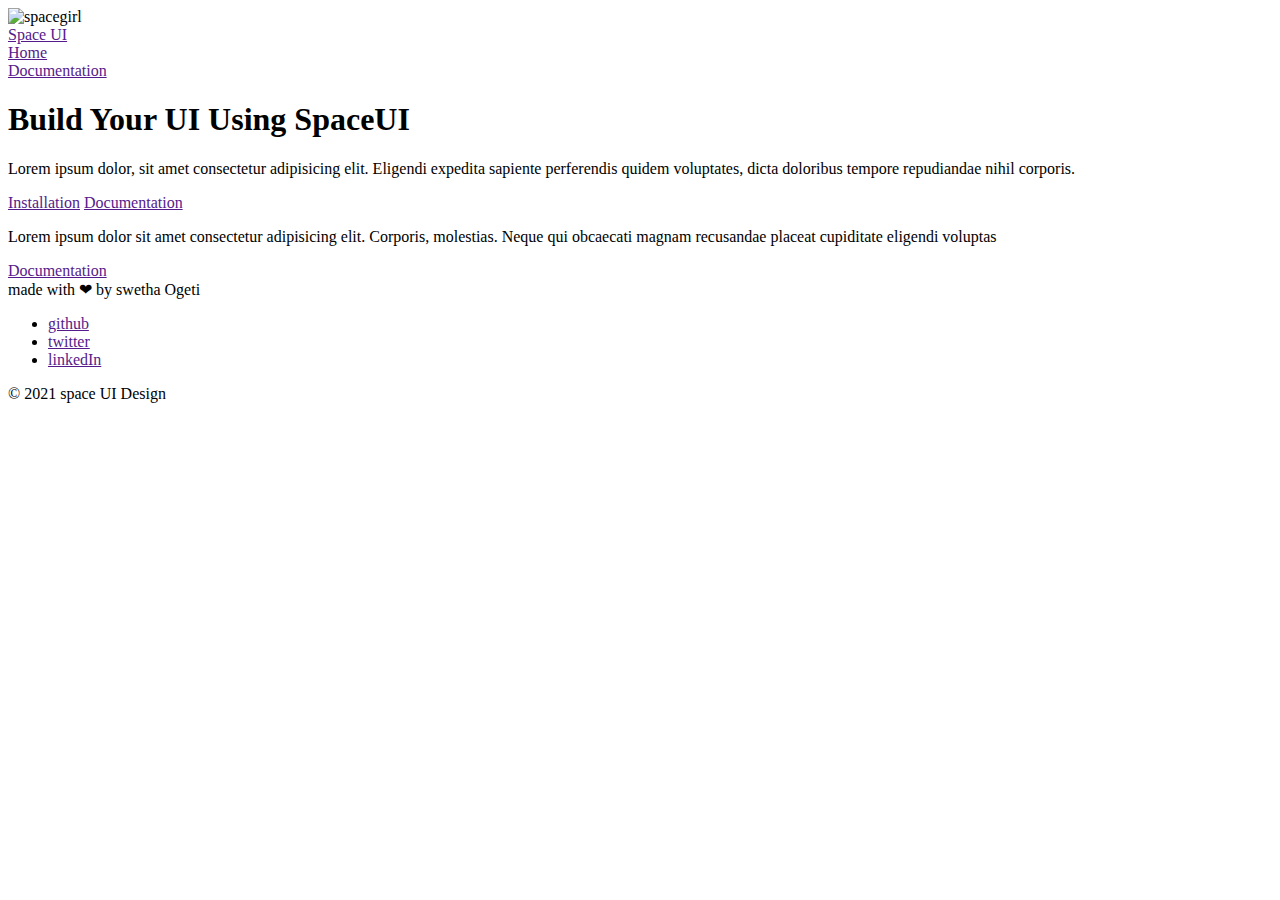
==== index.html @ e67724f5 "initial commit" ====
<!DOCTYPE html>
<html lang="en">

<head>
    <meta charset="UTF-8">
    <meta http-equiv="X-UA-Compatible" content="IE=edge">
    <meta name="viewport" content="width=device-width, initial-scale=1.0">
    <title>spaceUI</title>
    <link rel="stylesheet" href="https://cdnjs.cloudflare.com/ajax/libs/font-awesome/5.15.2/css/all.min.css"
        integrity="sha512-HK5fgLBL+xu6dm/Ii3z4xhlSUyZgTT9tuc/hSrtw6uzJOvgRr2a9jyxxT1ely+B+xFAmJKVSTbpM/CuL7qxO8w=="
        crossorigin="anonymous" />
        <link rel="stylesheet" href="app.css">
       
</head>
<body>
  <!-- navbar starts -->
  <img src="./css components/components/images/spacegirl.png" alt="spacegirl">
<nav class="navbar">
    <div class="hero-section-img">
       
</div>
<div class="nav-link"> <a href="">Space UI</a></div>
<div class="nav-link"> <a href="">Home</a></div>
<div class="nav-link"> <a href="">Documentation</a></div>
</nav>    
<!-- navbar ends -->

<!-- hero-section starts -->
<div class="hero-section">
    <div class="hero-section-content">
        <h1>Build Your UI Using SpaceUI</h1>
        <p>Lorem ipsum dolor, sit amet consectetur adipisicing elit. Eligendi expedita sapiente perferendis quidem voluptates, dicta doloribus tempore repudiandae nihil corporis.</p>
        <div class="install-doc-btn">
            <a href="">Installation</a>
            <a href="">Documentation</a>
        </div>
    </div>
   
<!-- hero section ends -->
   <div class="install-part">
       <div class="install">
           <p>Lorem ipsum dolor sit amet consectetur adipisicing elit. Corporis, molestias. Neque qui obcaecati magnam recusandae placeat cupiditate eligendi voluptas</p>
           <div class="install-doc-btn">
            <a href="">Documentation</a>
        </div>
       </div>
       <div class="install-link">

       </div>
   </div>
<footer class="main-footer">
    <div >
        made with ❤ by swetha Ogeti
    </div>
    <ul>
        <li><a href="">github</a></li>
        <li><a href="">twitter</a></li> 
        <li><a href="">linkedIn</a></li>
    </ul>
    <div class="trademark">
     &copy;   2021 space UI Design
    </div>
</footer>
</body>
</html>
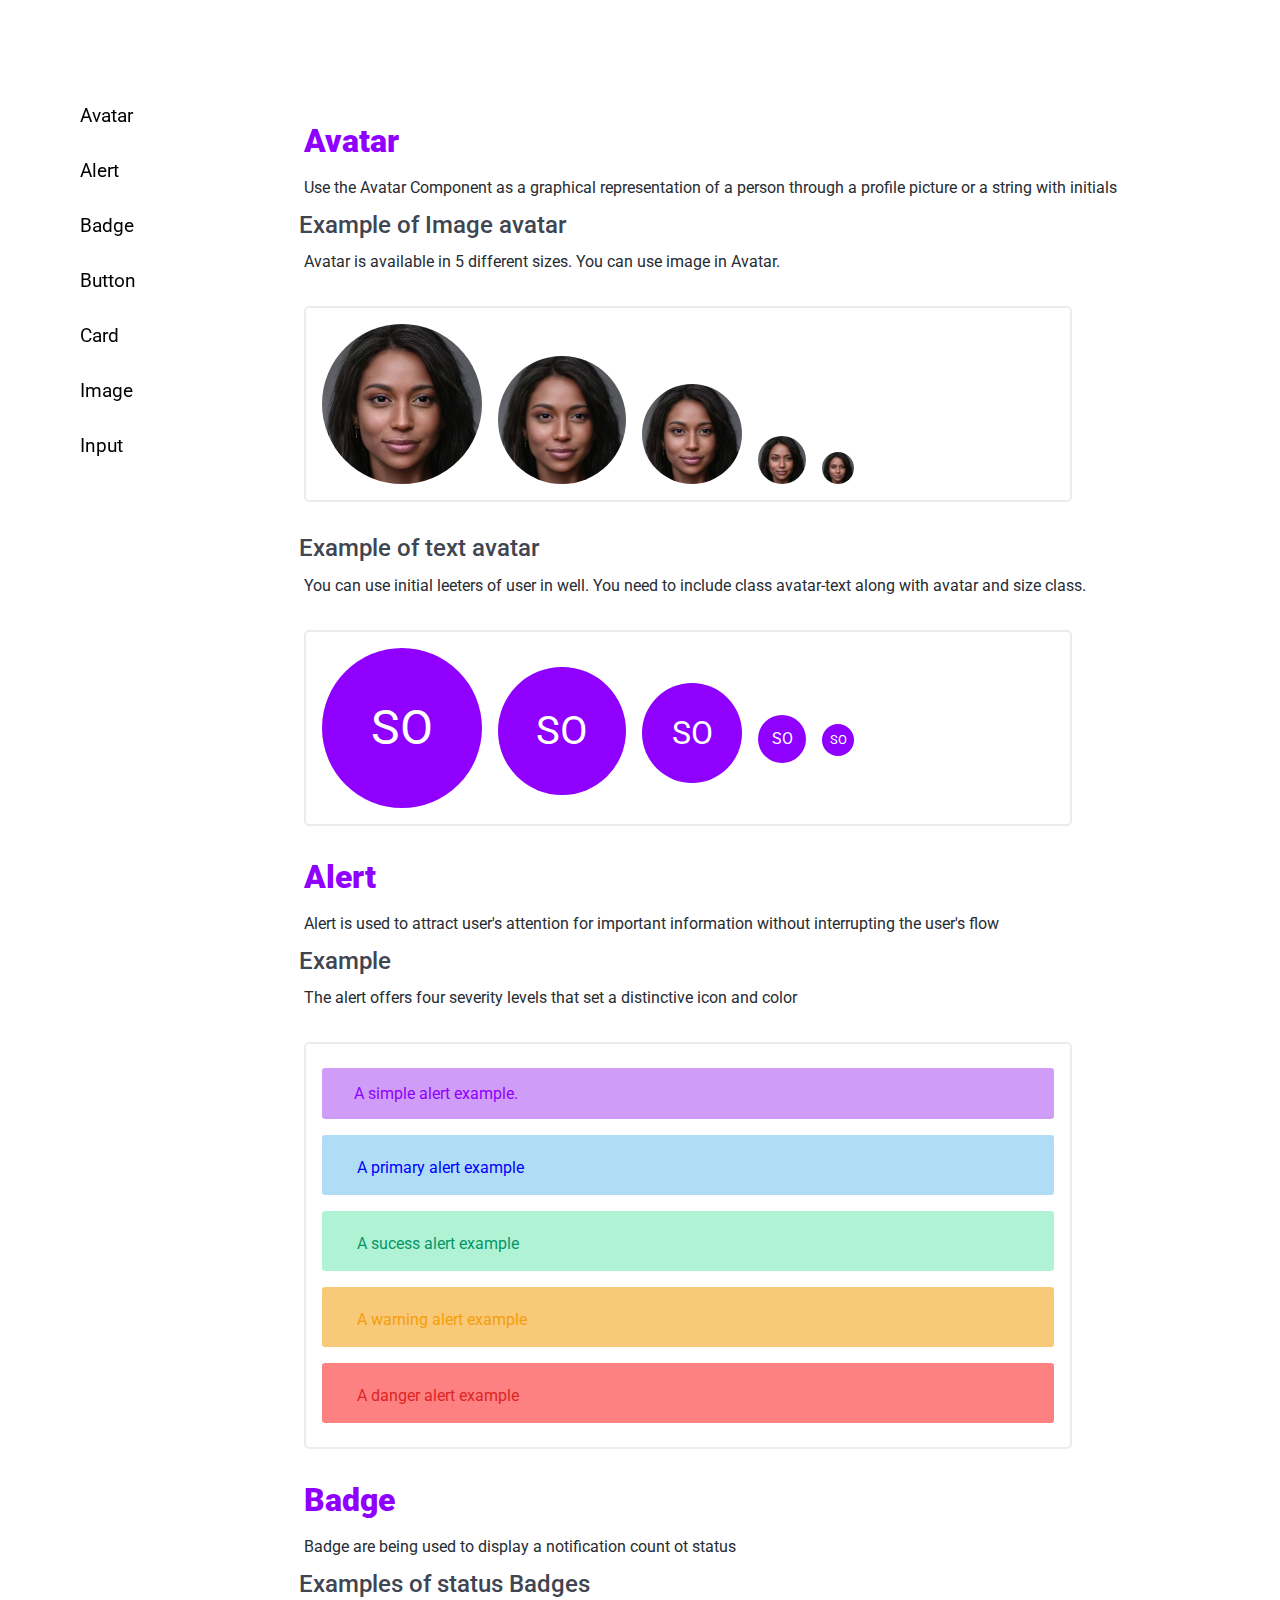
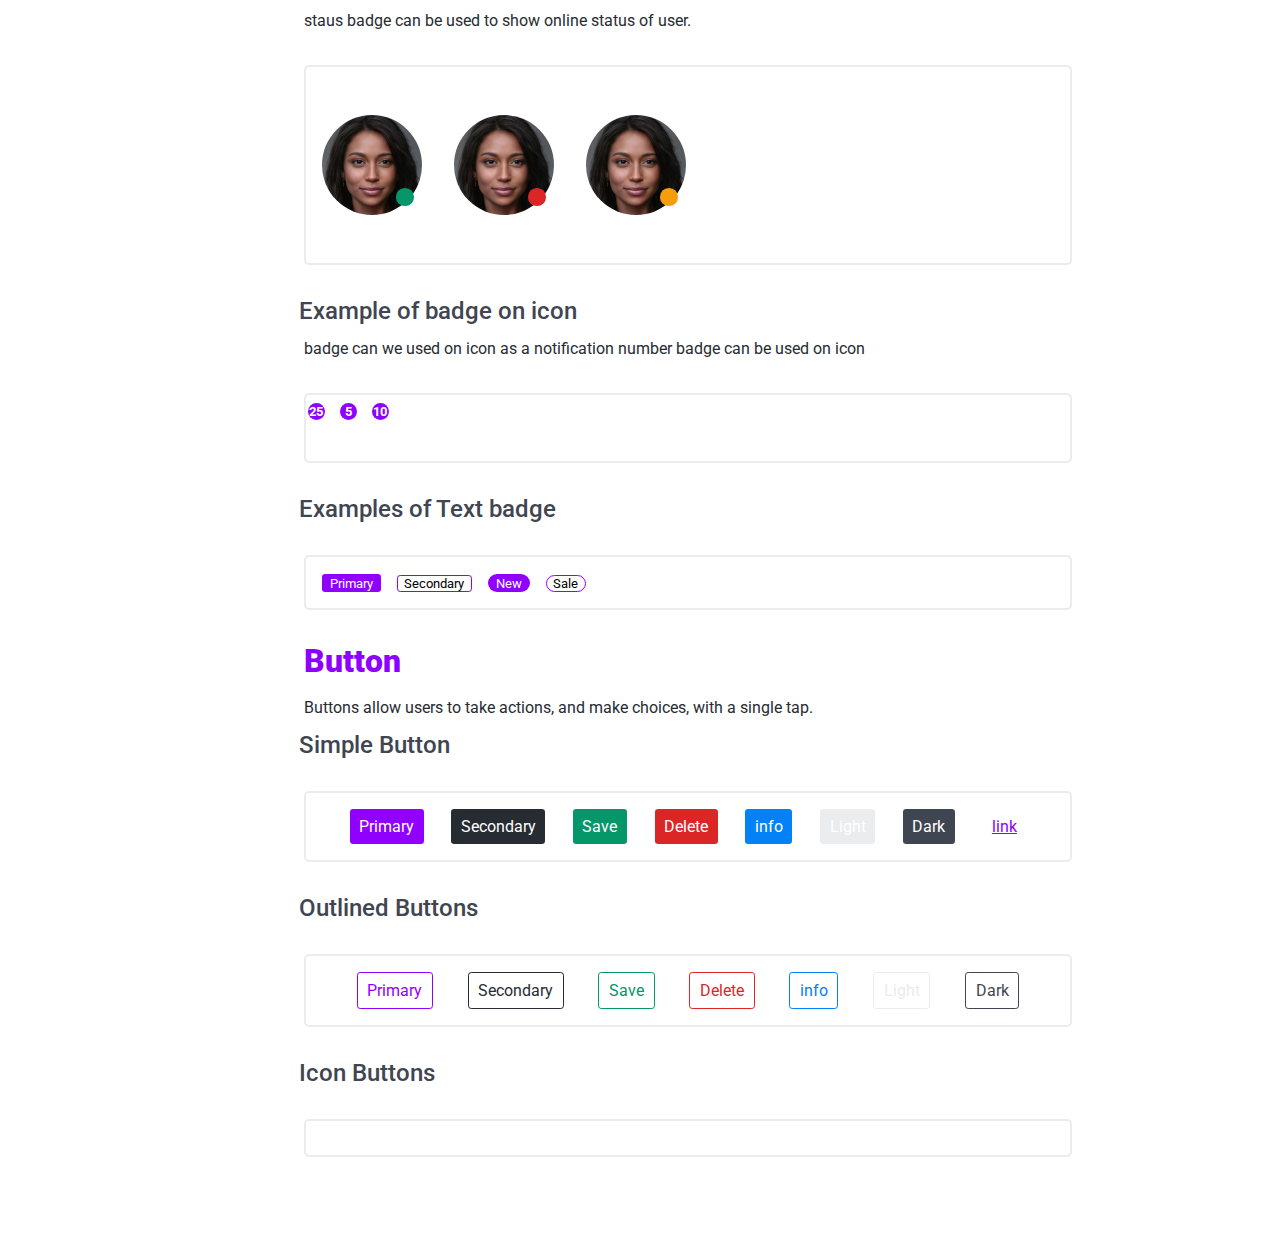
==== commit ffb5f5c1: "refactor index.html" ====
--- a/index.html
+++ b/index.html
@@ -5,61 +5,263 @@
     <meta charset="UTF-8">
     <meta http-equiv="X-UA-Compatible" content="IE=edge">
     <meta name="viewport" content="width=device-width, initial-scale=1.0">
-    <title>spaceUI</title>
     <link rel="stylesheet" href="https://cdnjs.cloudflare.com/ajax/libs/font-awesome/5.15.2/css/all.min.css"
         integrity="sha512-HK5fgLBL+xu6dm/Ii3z4xhlSUyZgTT9tuc/hSrtw6uzJOvgRr2a9jyxxT1ely+B+xFAmJKVSTbpM/CuL7qxO8w=="
         crossorigin="anonymous" />
-        <link rel="stylesheet" href="app.css">
-       
+
+    <link rel="stylesheet" href="./doc-css/docpage.css">
+    <title>Space ui</title>
+
 </head>
+
 <body>
-  <!-- navbar starts -->
-  <img src="./css components/components/images/spacegirl.png" alt="spacegirl">
-<nav class="navbar">
-    <div class="hero-section-img">
-       
+    <div class="pagelayout-grid">
+        <nav class="navbar">
+
+        </nav>
+
+        <div class="sidebar">
+            <ul class="sidebar-items">
+                <li class="sidebar-item"> <a href="">Avatar</a></li>
+                <li class="sidebar-item"> <a href="">Alert</a></li>
+                <li class="sidebar-item"> <a href="">Badge</a></li>
+                <li class="sidebar-item"> <a href="">Button</a></li>
+                <li class="sidebar-item"> <a href="">Card</a></li>
+                <li class="sidebar-item"> <a href="">Image</a></li>
+                <li class="sidebar-item"> <a href="">Input</a></li>
+
+            </ul>
+        </div>
+        <div class="main">
+            <section class="avatar-component">
+
+                <h1>
+                    Avatar
+                </h1>
+                <p>Use the Avatar Component as a graphical representation of a person through a profile picture or a string with initials</p>
+
+                <h2>
+                    Example of Image avatar
+                </h2>
+
+                <p>Avatar is available in 5 different sizes. You can use image in Avatar.</p>
+
+                <div class="component-display-container">
+                    <div class="avatar avatar-xl margin-right-1">
+                        <img src="./images/girls.jpg" class="image-responsive image-round " alt="">
+                    </div>
+
+                    <div class="avatar avatar-l margin-right-1">
+                        <img src="./images/girls.jpg" class="image-responsive image-round " alt="">
+                    </div>
+
+                    <div class="avatar avatar-m margin-right-1">
+                        <img src="./images/girls.jpg" class="image-responsive image-round " alt="">
+                    </div>
+                    <div class="avatar avatar-s margin-right-1">
+                        <img src="./images/girls.jpg" class="image-responsive image-round " alt="">
+                    </div>
+                    <div class="avatar avatar-xs margin-right-1">
+                        <img src="./images/girls.jpg" class="image-responsive image-round " alt="">
+                    </div>
+                </div>
+
+               
+
+
+                <h2>Example of text avatar</h2>
+                <p>You can use initial leeters of user in well. You need to include class avatar-text along with avatar
+                    and size class.</p>
+
+                <div class="component-display-container">
+
+                    <div class="avatar avatar-xl  avatar-text margin-right-1" role="img" alt="avatar">
+                        SO
+                    </div>
+
+                    <div class="avatar avatar-l  avatar-text margin-right-1" role="img" alt="avatar">
+                        SO
+                    </div>
+
+                    <div class="avatar avatar-m  avatar-text margin-right-1" role="img" alt="avatar">
+                        SO
+                    </div>
+
+                    <div class="avatar avatar-s  avatar-text margin-right-1" role="img" alt="avatar">
+                        SO
+                    </div>
+                    <div class="avatar avatar-xs  avatar-text margin-right-1" role="img" alt="avatar">
+                        SO
+                    </div>
+                </div>
+
+
+            </section>
+
+
+
+
+
+            <section class="alert-component">
+                <h1>Alert</h1>
+                <p>Alert is used to attract user's attention for important information without interrupting the user's
+                    flow</p>
+
+                <h2>Example</h2>
+                <p>The alert offers four severity levels that set a distinctive icon and color</p>
+
+                <div class="component-display-container flex-box">
+                    <div class="alert alert-secondary">
+                        A simple alert example.
+                    </div>
+
+                    <div class="alert alert-primary"><span class="alert-icon"> <i class="fas fa-info-circle"></i></span>
+                        A primary alert example
+                    </div>
+
+                    <div class="alert alert-success"><span class="alert-icon"> <i
+                                class="fas fa-check-circle"></i></span>
+                        A sucess alert example
+                    </div>
+
+
+                    <div class="alert alert-warning"><span class="alert-icon"> <i
+                                class="fas fa-exclamation-triangle"></i></span>
+                        A warning alert example
+                    </div>
+
+
+                    <div class="alert alert-danger"><span class="alert-icon"> <i class="fa fa-times-circle"></i></span>
+
+                        A danger alert example
+
+                    </div>
+                </div>
+            </section>
+
+
+
+
+
+
+
+
+
+
+            <section class="badge-component">
+                <h1>Badge</h1>
+                <p>Badge are being used to display a notification count ot status</p>
+                <h2>Examples of status Badges</h2>
+                <p>staus badge can be used to show online status of user.</p>
+
+                <div class="component-display-container">
+                    <div class="badge-container">
+                        <div class="avatar avatar-m">
+                            <img class="image-responsive image-round" src="./images/girls.jpg" alt="avatar">
+                        </div>
+                        <span class="status-badge online"></span>
+                    </div>
+
+                    <div class="badge-container margin-2">
+                        <div class="avatar avatar-m">
+                            <img class="image-responsive image-round" src="./images/girls.jpg" alt="avatar">
+                        </div>
+                        <span class="status-badge offline"></span>
+                    </div>
+
+                    <div class="badge-container">
+                        <div class="avatar avatar-m">
+                            <img class="image-responsive image-round" src="./images/girls.jpg" alt="avatar">
+                        </div>
+                        <span class="status-badge dont-disturb"></span>
+                    </div>
+                </div>
+
+
+
+                <h2>Example of badge on icon</h2>
+                <p>badge can we used on icon as a notification number badge can be used on icon</p>
+
+                <div class="component-display-container">
+                    <span class="badge-container"> <i class="icon fas fa-bell margin-right-2"></i>
+                        <span class="status-badge badge-number">25</span></span>
+
+
+                    <span class="badge-container"> <i class="icon fas fa-envelope margin-right-2"></i>
+                        <span class="status-badge badge-number">5</span></span>
+
+                    <span class="badge-container"> <i class="icon fas fa-shopping-cart margin-right-2"></i>
+                        <span class="status-badge badge-number">10</span></span>
+
+                </div>
+                <h2> Examples of Text badge</h2>
+                <div class="component-display-container">
+                    <div class="text-badge">
+                        <span class="badge primary-badge margin-right-1">Primary</span>
+                    </div>
+
+                   <div class="text-badge margin-right-1">
+                        <span class="badge secondary-badge">Secondary</span>
+                    </div>
+
+                    <div class="text-badge margin-right-1">
+                        <span class="badge pill-badge primary-badge">New</span>
+                    </div>
+
+
+                    <div class="text-badge margin-right-1">
+                        <span class="badge pill-badge secondary-badge">Sale</span>
+                    </div>
+                </div>
+            </section>
+
+
+            <section class="button-component">
+<h1>Button</h1>
+<p>Buttons allow users to take actions, and make choices, with a single tap.</p>
+
+<h2>Simple Button</h2>
+<div class="component-display-container flex-box-default">
+    <button class="btn btn-primary">Primary</button>
+    <button class="btn btn-secondary">Secondary</button>
+    <button class="btn btn-save">Save</button>
+    <button class="btn btn-delete">Delete</button>
+    <button class="btn btn-info">info</button>
+    <button class="btn btn-light">Light</button>
+    <button class="btn btn-dark">Dark</button>
+    <button class="btn btn-link">link</button>
 </div>
-<div class="nav-link"> <a href="">Space UI</a></div>
-<div class="nav-link"> <a href="">Home</a></div>
-<div class="nav-link"> <a href="">Documentation</a></div>
-</nav>    
-<!-- navbar ends -->
-
-<!-- hero-section starts -->
-<div class="hero-section">
-    <div class="hero-section-content">
-        <h1>Build Your UI Using SpaceUI</h1>
-        <p>Lorem ipsum dolor, sit amet consectetur adipisicing elit. Eligendi expedita sapiente perferendis quidem voluptates, dicta doloribus tempore repudiandae nihil corporis.</p>
-        <div class="install-doc-btn">
-            <a href="">Installation</a>
-            <a href="">Documentation</a>
+        
+<h2>Outlined Buttons</h2>
+<div class="component-display-container flex-box-default">
+    <button class="btn o-btn-primary">Primary</button>
+    <button class="btn o-btn-secondary">Secondary</button>
+    <button class="btn o-btn-save">Save</button>
+    <button class="btn o-btn-delete">Delete</button>
+    <button class="btn o-btn-info">info</button>
+    <button class="btn o-btn-light">Light</button>
+    <button class="btn o-btn-dark">Dark</button>
+</div>
+
+<h2>Icon Buttons</h2>
+<div class="component-display-container">
+   <button class="btn-ic shopping-cart"><a href="#"><i class="fa fa-shopping-cart "></i></a></button>
+
+
+   <button class="btn-ic shopping-cart"><a href="#"><i class="fa fa-trash "></i></a></button>
+
+   <button class="btn-ic shopping-cart"><a href="#"><i class="fa fa-window-close "></i></a></button>
+
+   <button class="btn-ic shopping-cart"><a href="#"><i class="fa fa-bell "></i></a></button>
+
+   <button class="btn-ic shopping-cart"><a href="#"><i class="fa fa-share-alt"></i></a></button>
+
+   <button class="btn-ic shopping-cart"><a href="#"><i class="fa fa-heart"></i></a></button>
+</div>
+</section>
         </div>
     </div>
-   
-<!-- hero section ends -->
-   <div class="install-part">
-       <div class="install">
-           <p>Lorem ipsum dolor sit amet consectetur adipisicing elit. Corporis, molestias. Neque qui obcaecati magnam recusandae placeat cupiditate eligendi voluptas</p>
-           <div class="install-doc-btn">
-            <a href="">Documentation</a>
-        </div>
-       </div>
-       <div class="install-link">
-
-       </div>
-   </div>
-<footer class="main-footer">
-    <div >
-        made with ❤ by swetha Ogeti
-    </div>
-    <ul>
-        <li><a href="">github</a></li>
-        <li><a href="">twitter</a></li> 
-        <li><a href="">linkedIn</a></li>
-    </ul>
-    <div class="trademark">
-     &copy;   2021 space UI Design
-    </div>
-</footer>
+
 </body>
+
 </html>--- a/doc-css/docpage.css
+++ b/doc-css/docpage.css
@@ -0,0 +1,60 @@
+@import url('../components/main.css');
+@import url('./doc-component-container.css');
+*{
+    font: 62.5%;
+    margin:0;
+    box-sizing: border-box;
+  
+
+}
+
+.pagelayout-grid{
+    display: grid;
+    
+    grid-template-columns:1fr 1fr 1fr 1fr 1fr;
+    grid-template-areas: 
+    'nav nav nav nav nav'
+    'sidebar main main main main'
+    'sidebar  main main main main'
+    'sidebar main main main main';
+   margin-bottom: 2rem;
+}
+
+.navbar{
+    grid-area:nav;
+    height: 10vh;
+    width:100%;
+  
+}
+
+.main{
+    padding:1rem 2rem;
+    grid-area: main;
+    width: 100%;
+    box-sizing: border-box;
+  max-width: 100vw;
+}
+/* sidebar */
+.sidebar{
+    margin-top: 5rem;
+    grid-area: sidebar;
+    position: fixed;
+    display: flex;
+   font-size: 1.2rem;
+
+}
+.sidebar-items{
+    padding-inline-start: 0;
+    
+}
+.sidebar-item{
+  margin-left: -1rem;
+    margin-top: 1rem;
+}
+.sidebar-item a{
+    display: block;
+    color: black;
+    padding:0.5rem 6rem;
+}
+
+
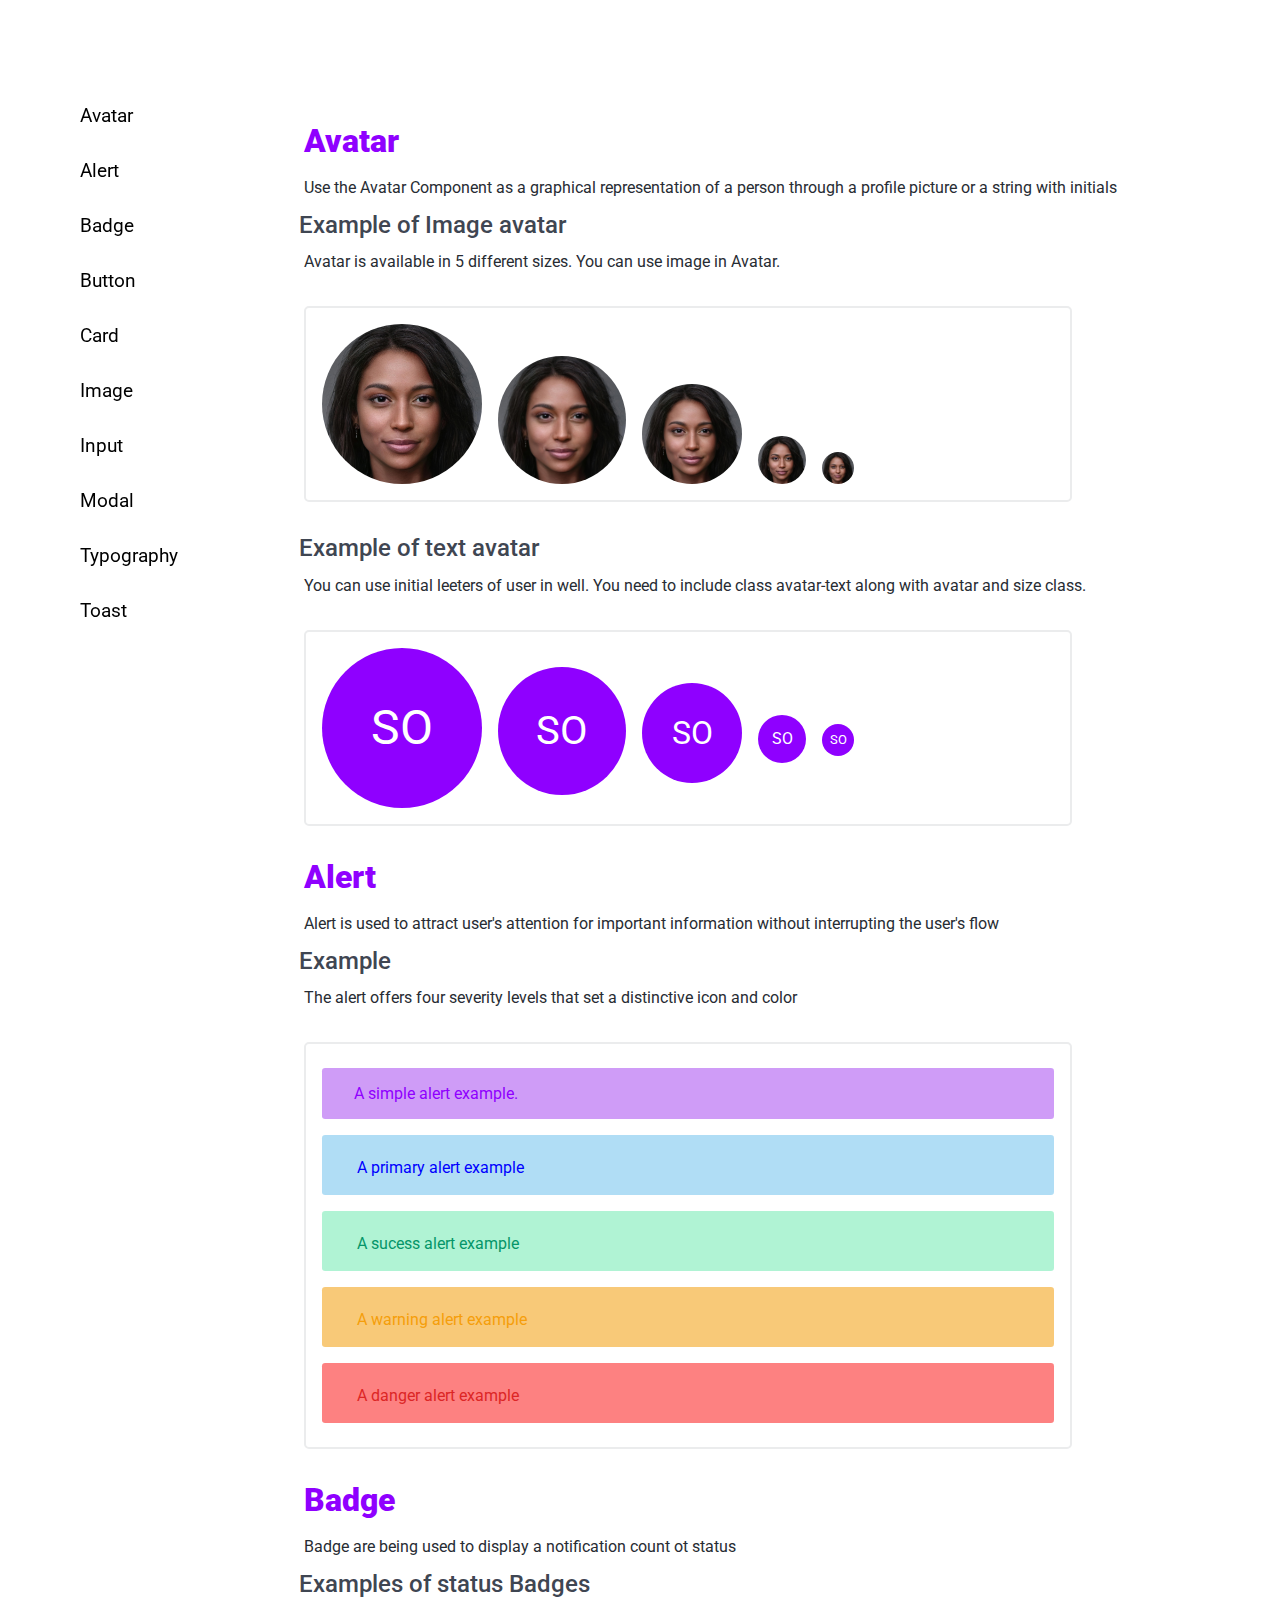
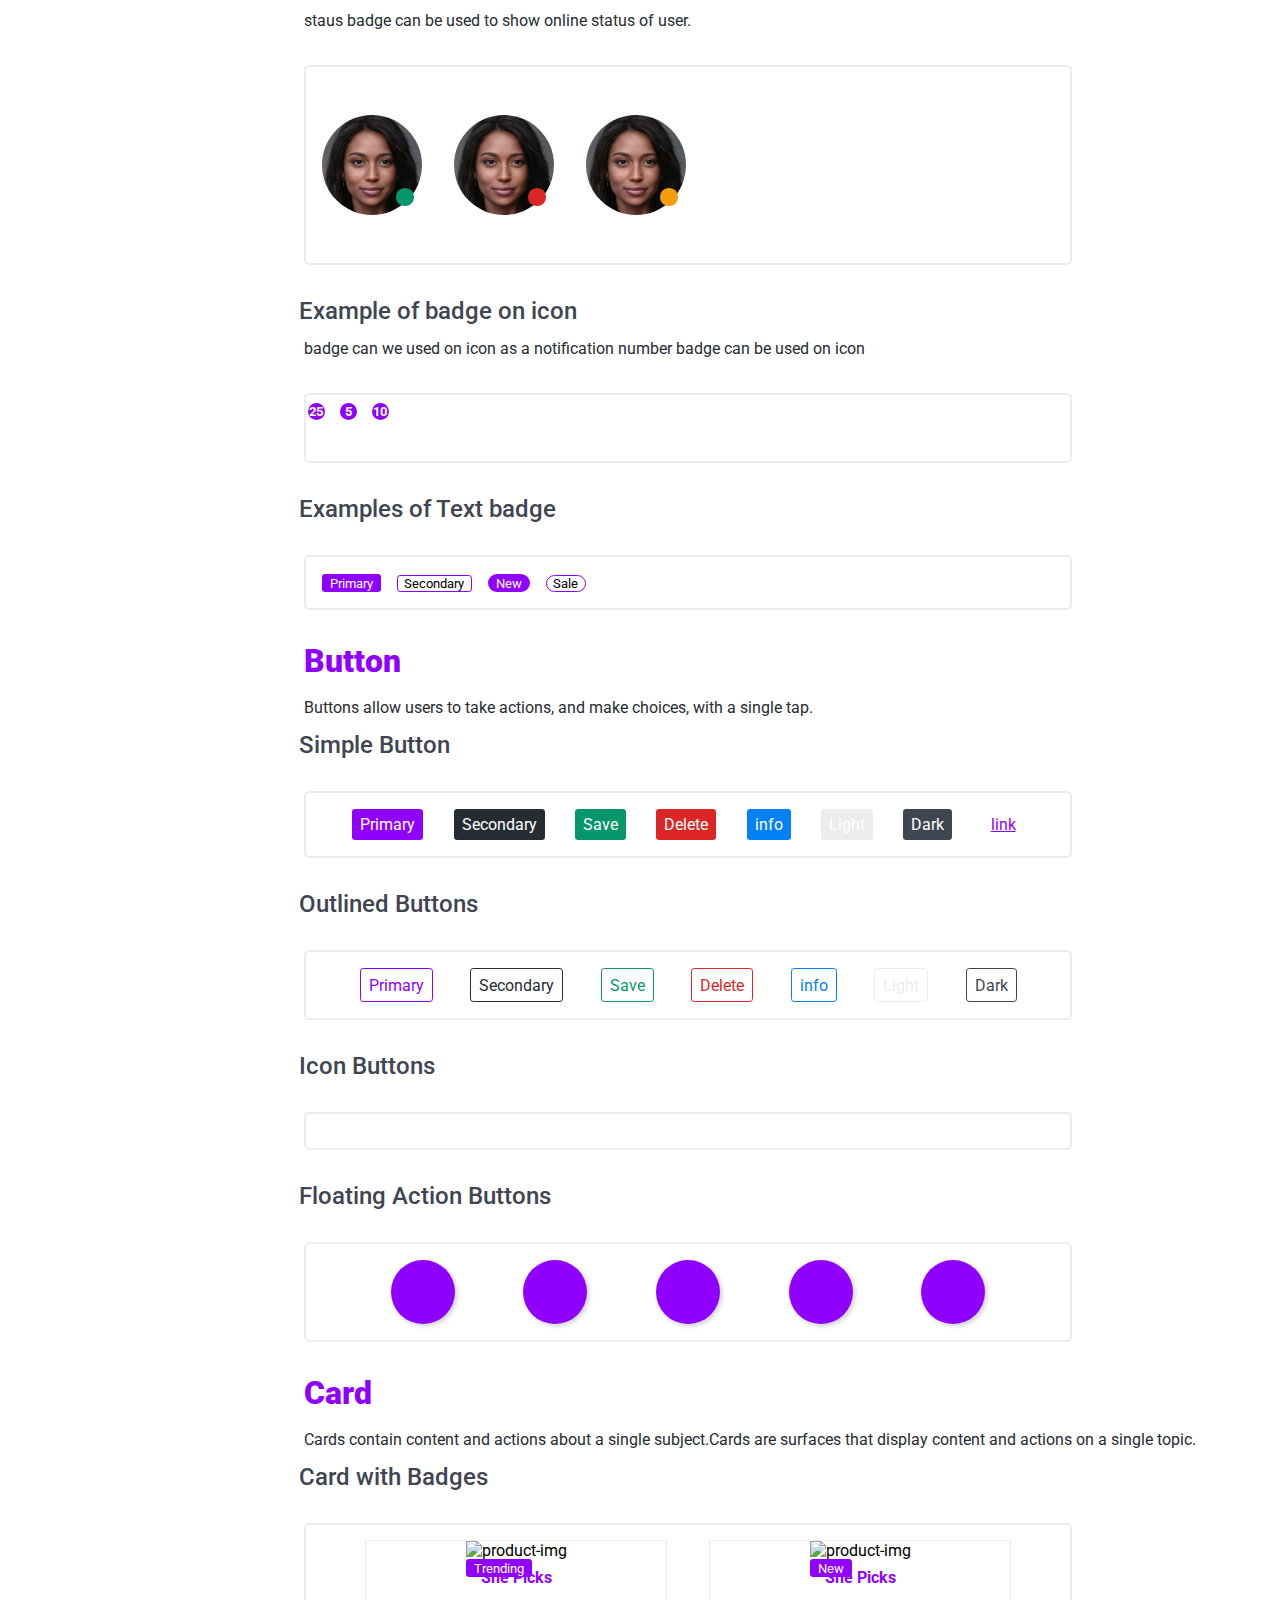
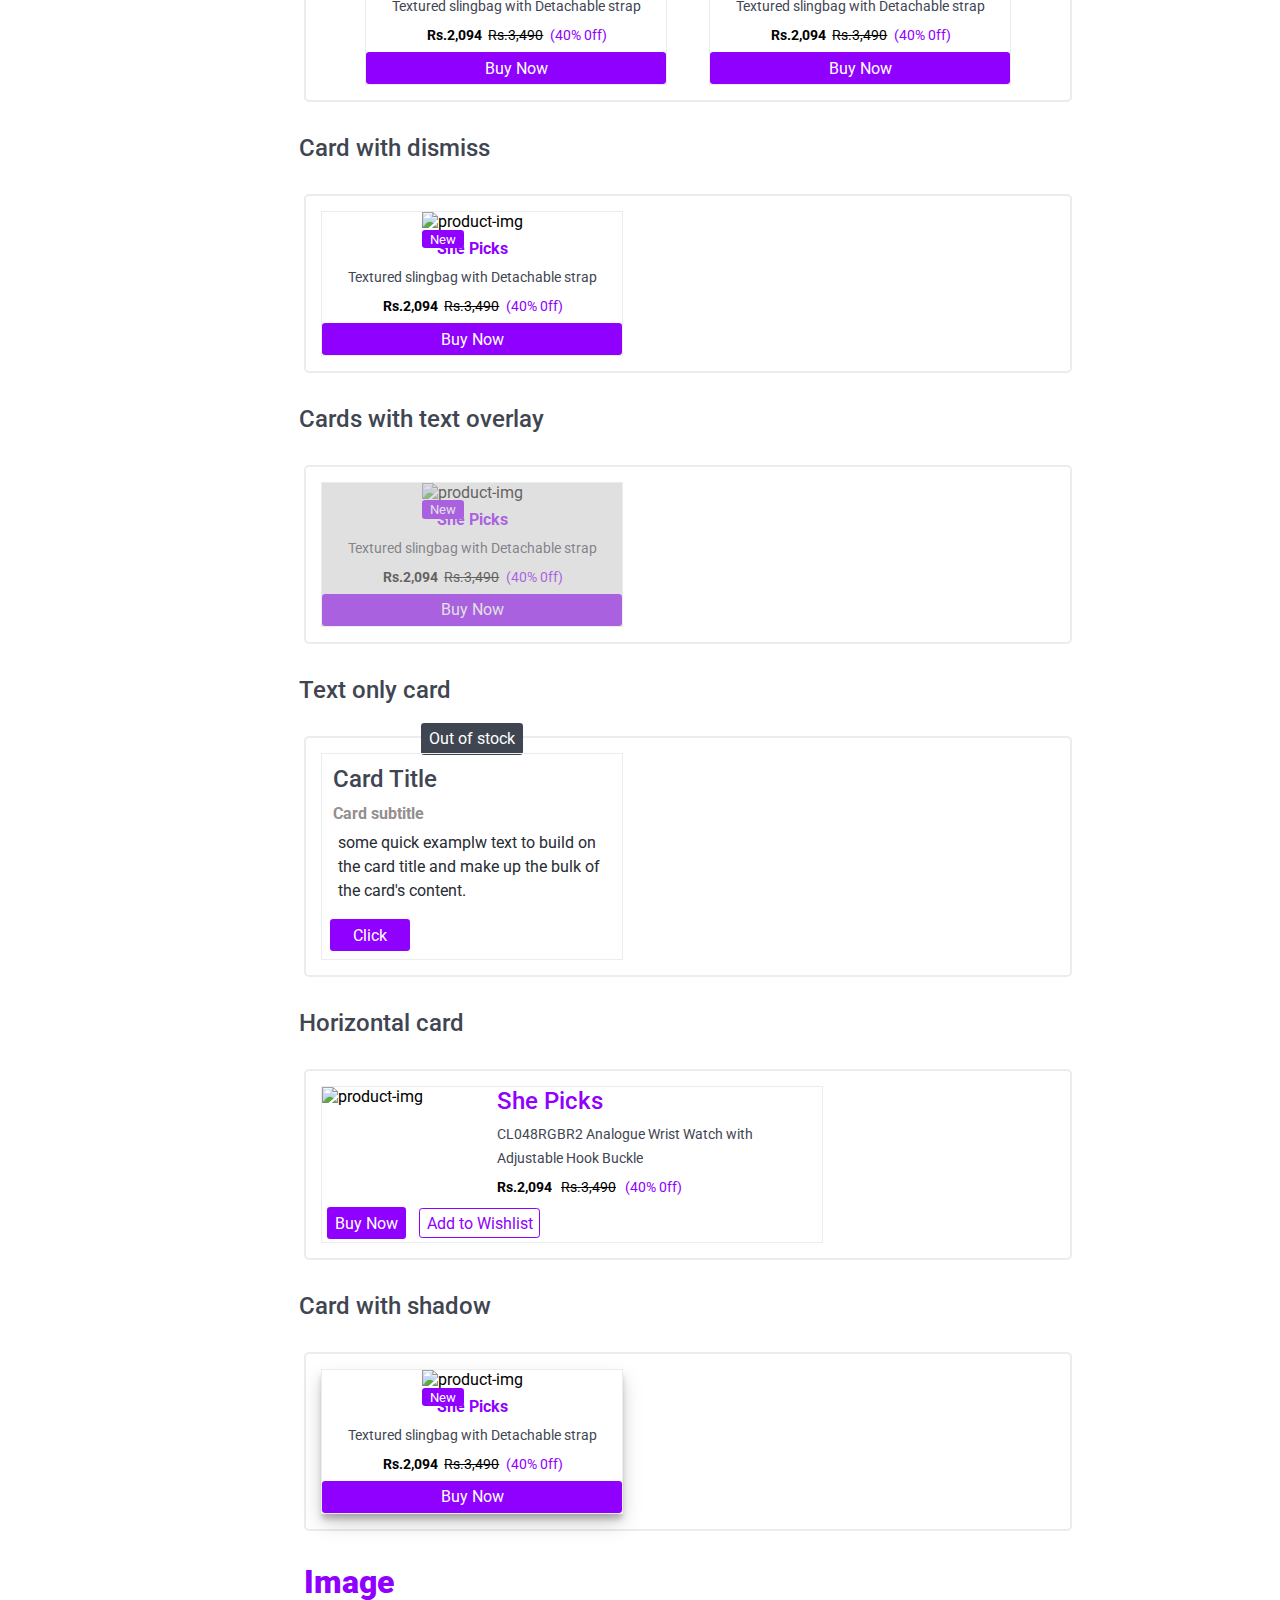
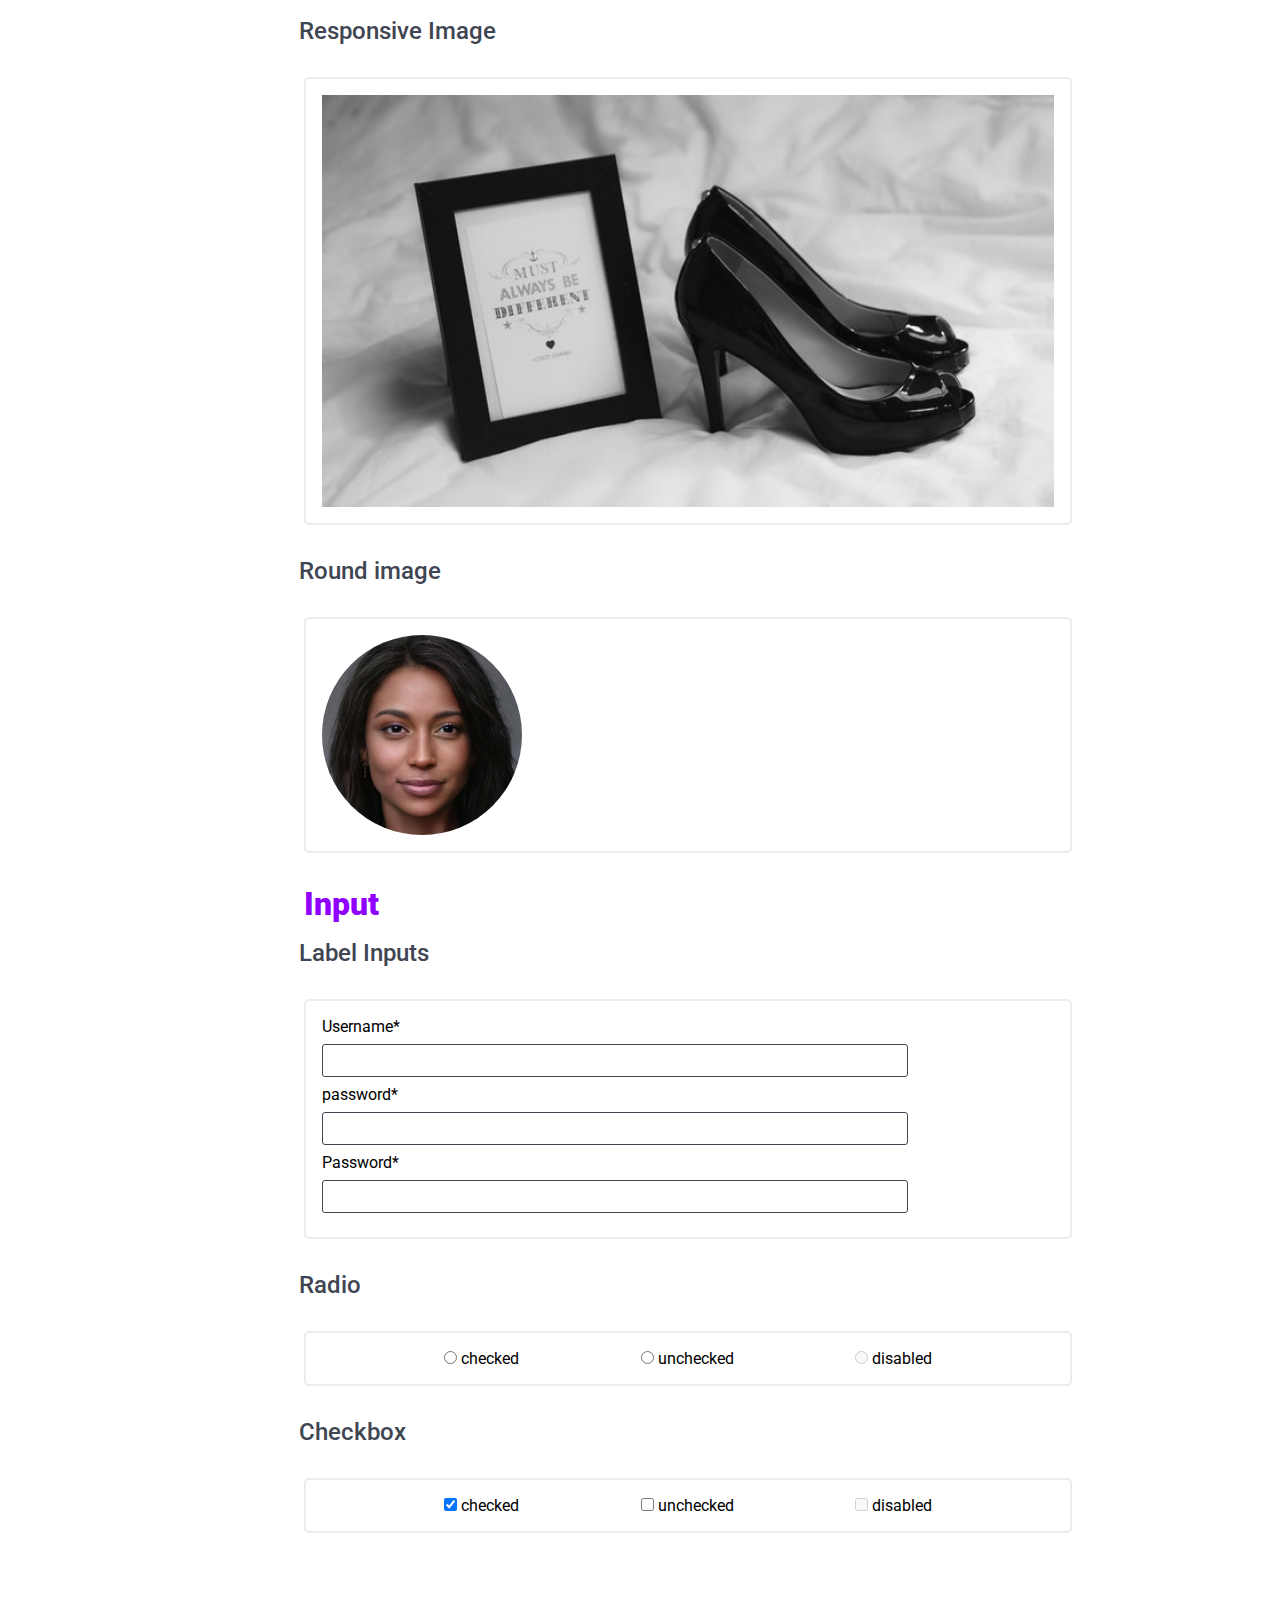
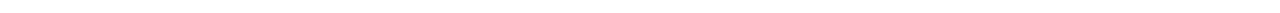
==== commit a4b53771: "added card input image components" ====
--- a/index.html
+++ b/index.html
@@ -8,6 +8,7 @@
     <link rel="stylesheet" href="https://cdnjs.cloudflare.com/ajax/libs/font-awesome/5.15.2/css/all.min.css"
         integrity="sha512-HK5fgLBL+xu6dm/Ii3z4xhlSUyZgTT9tuc/hSrtw6uzJOvgRr2a9jyxxT1ely+B+xFAmJKVSTbpM/CuL7qxO8w=="
         crossorigin="anonymous" />
+    <script src="https://code.iconify.design/1/1.0.7/iconify.min.js"></script>
 
     <link rel="stylesheet" href="./doc-css/docpage.css">
     <title>Space ui</title>
@@ -29,7 +30,9 @@
                 <li class="sidebar-item"> <a href="">Card</a></li>
                 <li class="sidebar-item"> <a href="">Image</a></li>
                 <li class="sidebar-item"> <a href="">Input</a></li>
-
+                <li class="sidebar-item"> <a href="">Modal</a></li>
+                <li class="sidebar-item"> <a href="">Typography</a></li>
+                <li class="sidebar-item"> <a href="">Toast</a></li>
             </ul>
         </div>
         <div class="main">
@@ -38,7 +41,8 @@
                 <h1>
                     Avatar
                 </h1>
-                <p>Use the Avatar Component as a graphical representation of a person through a profile picture or a string with initials</p>
+                <p>Use the Avatar Component as a graphical representation of a person through a profile picture or a
+                    string with initials</p>
 
                 <h2>
                     Example of Image avatar
@@ -47,6 +51,7 @@
                 <p>Avatar is available in 5 different sizes. You can use image in Avatar.</p>
 
                 <div class="component-display-container">
+
                     <div class="avatar avatar-xl margin-right-1">
                         <img src="./images/girls.jpg" class="image-responsive image-round " alt="">
                     </div>
@@ -58,16 +63,16 @@
                     <div class="avatar avatar-m margin-right-1">
                         <img src="./images/girls.jpg" class="image-responsive image-round " alt="">
                     </div>
+
                     <div class="avatar avatar-s margin-right-1">
                         <img src="./images/girls.jpg" class="image-responsive image-round " alt="">
                     </div>
+
                     <div class="avatar avatar-xs margin-right-1">
                         <img src="./images/girls.jpg" class="image-responsive image-round " alt="">
                     </div>
-                </div>
-
-               
-
+
+                </div>
 
                 <h2>Example of text avatar</h2>
                 <p>You can use initial leeters of user in well. You need to include class avatar-text along with avatar
@@ -93,14 +98,10 @@
                     <div class="avatar avatar-xs  avatar-text margin-right-1" role="img" alt="avatar">
                         SO
                     </div>
-                </div>
-
-
-            </section>
-
-
-
-
+
+                </div>
+
+            </section>
 
             <section class="alert-component">
                 <h1>Alert</h1>
@@ -124,28 +125,16 @@
                         A sucess alert example
                     </div>
 
-
                     <div class="alert alert-warning"><span class="alert-icon"> <i
                                 class="fas fa-exclamation-triangle"></i></span>
                         A warning alert example
                     </div>
 
-
                     <div class="alert alert-danger"><span class="alert-icon"> <i class="fa fa-times-circle"></i></span>
-
                         A danger alert example
-
-                    </div>
-                </div>
-            </section>
-
-
-
-
-
-
-
-
+                    </div>
+                </div>
+            </section>
 
 
             <section class="badge-component">
@@ -200,7 +189,7 @@
                         <span class="badge primary-badge margin-right-1">Primary</span>
                     </div>
 
-                   <div class="text-badge margin-right-1">
+                    <div class="text-badge margin-right-1">
                         <span class="badge secondary-badge">Secondary</span>
                     </div>
 
@@ -217,50 +206,363 @@
 
 
             <section class="button-component">
-<h1>Button</h1>
-<p>Buttons allow users to take actions, and make choices, with a single tap.</p>
-
-<h2>Simple Button</h2>
-<div class="component-display-container flex-box-default">
-    <button class="btn btn-primary">Primary</button>
-    <button class="btn btn-secondary">Secondary</button>
-    <button class="btn btn-save">Save</button>
-    <button class="btn btn-delete">Delete</button>
-    <button class="btn btn-info">info</button>
-    <button class="btn btn-light">Light</button>
-    <button class="btn btn-dark">Dark</button>
-    <button class="btn btn-link">link</button>
-</div>
-        
-<h2>Outlined Buttons</h2>
-<div class="component-display-container flex-box-default">
-    <button class="btn o-btn-primary">Primary</button>
-    <button class="btn o-btn-secondary">Secondary</button>
-    <button class="btn o-btn-save">Save</button>
-    <button class="btn o-btn-delete">Delete</button>
-    <button class="btn o-btn-info">info</button>
-    <button class="btn o-btn-light">Light</button>
-    <button class="btn o-btn-dark">Dark</button>
-</div>
-
-<h2>Icon Buttons</h2>
-<div class="component-display-container">
-   <button class="btn-ic shopping-cart"><a href="#"><i class="fa fa-shopping-cart "></i></a></button>
-
-
-   <button class="btn-ic shopping-cart"><a href="#"><i class="fa fa-trash "></i></a></button>
-
-   <button class="btn-ic shopping-cart"><a href="#"><i class="fa fa-window-close "></i></a></button>
-
-   <button class="btn-ic shopping-cart"><a href="#"><i class="fa fa-bell "></i></a></button>
-
-   <button class="btn-ic shopping-cart"><a href="#"><i class="fa fa-share-alt"></i></a></button>
-
-   <button class="btn-ic shopping-cart"><a href="#"><i class="fa fa-heart"></i></a></button>
-</div>
-</section>
+                <h1>Button</h1>
+                <p>Buttons allow users to take actions, and make choices, with a single tap.</p>
+
+                <h2>Simple Button</h2>
+                <div class="component-display-container flex-box-default">
+                    <button class="btn btn-primary">Primary</button>
+                    <button class="btn btn-secondary">Secondary</button>
+                    <button class="btn btn-save">Save</button>
+                    <button class="btn btn-delete">Delete</button>
+                    <button class="btn btn-info">info</button>
+                    <button class="btn btn-light">Light</button>
+                    <button class="btn btn-dark">Dark</button>
+                    <button class="btn btn-link">link</button>
+                </div>
+
+                <h2>Outlined Buttons</h2>
+                <div class="component-display-container flex-box-default">
+                    <button class="btn o-btn-primary">Primary</button>
+                    <button class="btn o-btn-secondary">Secondary</button>
+                    <button class="btn o-btn-save">Save</button>
+                    <button class="btn o-btn-delete">Delete</button>
+                    <button class="btn o-btn-info">info</button>
+                    <button class="btn o-btn-light">Light</button>
+                    <button class="btn o-btn-dark">Dark</button>
+                </div>
+
+                <h2>Icon Buttons</h2>
+                <div class="component-display-container">
+                    <button class="btn-ic shopping-cart"><a href="#"><i class="fa fa-shopping-cart "></i></a></button>
+
+
+                    <button class="btn-ic shopping-cart"><a href="#"><i class="fa fa-trash "></i></a></button>
+
+                    <button class="btn-ic shopping-cart"><a href="#"><i class="fa fa-window-close "></i></a></button>
+
+                    <button class="btn-ic shopping-cart"><a href="#"><i class="fa fa-bell "></i></a></button>
+
+                    <button class="btn-ic shopping-cart"><a href="#"><i class="fa fa-share-alt"></i></a></button>
+
+                    <button class="btn-ic shopping-cart"><a href="#"><i class="fa-heart-o"></i></a></button>
+
+                    <button class="btn-ic shopping-cart"><a href="#">
+                            <span class="iconify" data-icon="mdi:cards-heart-outline" data-inline="false"></span>
+                        </a></button>
+                </div>
+
+
+                <h2>Floating Action Buttons</h2>
+                <div class="component-display-container flex-box-default">
+                    <button class="btn-float"><i class="fa fa-plus" aria-hidden="true"></i></i></a></button>
+                    <button class="btn-float"><i class="fa fa-search" aria-hidden="true"></i></i></a></button>
+                    <button class="btn-float"><i class="fa fa-arrow-up" aria-hidden="true"></i></i></a></button>
+                    <button class="btn-float"><i class="fa fa-arrow-down" aria-hidden="true"></i></i></a></button>
+                    <button class="btn-float"><i class="fa fa-user" aria-hidden="true"></i></i></a></button>
+                </div>
+            </section>
+
+            <section class="card-component">
+                <h1>Card</h1>
+                <p>Cards contain content and actions about a single subject.Cards are surfaces that display content and
+                    actions on a single topic.</p>
+                <h2>Card with Badges</h2>
+
+
+                <div class="component-display-container flex-box-default">
+                    <div class="card-container flex-box-default">
+                        <div class="badge-container">
+                            <img src="https://assets.ajio.com/medias/sys_master/root/h5f/h03/13441467940894/kazo_red_textured_slingbag_with_detachable_strap.jpg"
+                                alt="product-img" class="image-responsive product-img">
+                            <div class="text-badge">
+                                <span class="badge primary-badge">Trending</span>
+                            </div>
+                        </div>
+
+                        <div class="description-container">
+                            <h4>She Picks</h4>
+                            <p>Textured slingbag with Detachable strap</p>
+                            <div class="price-container flex-box-default">
+                                <span class="discount-price">Rs.2,094</span>
+                                <span><s>Rs.3,490</s></span>
+                                <span class="discount-percent">(40% 0ff)</span>
+
+                            </div>
+
+
+                        </div>
+                        <button class="btn btn-primary">Buy Now</button>
+
+                    </div>
+
+
+
+                    <div class="card-container flex-box-default ">
+                        <div class="badge-container">
+                            <img src="https://assets.ajio.com/medias/sys_master/root/hfd/h3b/15129822035998/caprese_yellow_textured_slingbag_with_short_handles.jpg"
+                                alt="product-img" class="image-responsive product-img">
+                            <div class="text-badge">
+                                <span class="badge primary-badge">New</span>
+                            </div>
+                            <span class="iconify symbol" data-icon="mdi:cards-heart-outline" data-inline="false"></span>
+
+
+                        </div>
+
+                        <div class="description-container">
+                            <h4>She Picks</h4>
+                            <p>Textured slingbag with Detachable strap</p>
+                            <div class="price-container flex-box-default">
+                                <span class="discount-price">Rs.2,094</span>
+                                <span><s>Rs.3,490</s></span>
+                                <span class="discount-percent">(40% 0ff)</span>
+
+                            </div>
+
+
+                        </div>
+                        <button class="btn btn-primary">Buy Now</button>
+
+                    </div>
+                </div>
+
+                <h2>Card with dismiss</h2>
+
+                <div class="component-display-container">
+                    <div class="card-container flex-box-default ">
+                        <div class="badge-container">
+                            <img src="https://assets.ajio.com/medias/sys_master/root/20210915/Ey5N/61411cda7cdb8cb824249ba8/love_moschino_brown_204399_full-rim_uv-protected_cat-eye_sunglasses.jpg"
+                                alt="product-img" class="image-responsive product-img">
+                            <div class="text-badge">
+                                <span class="badge primary-badge">New</span>
+                            </div>
+                            <span class="iconify symbol btn-cross" data-icon="maki:cross-11" data-inline="false"></span>
+
+                        </div>
+
+                        <div class="description-container">
+                            <h4>She Picks</h4>
+                            <p>Textured slingbag with Detachable strap</p>
+                            <div class="price-container flex-box-default">
+                                <span class="discount-price">Rs.2,094</span>
+                                <span><s>Rs.3,490</s></span>
+                                <span class="discount-percent">(40% 0ff)</span>
+
+                            </div>
+
+
+                        </div>
+                        <button class="btn btn-primary">Buy Now</button>
+
+                    </div>
+
+
+
+                </div>
+
+                <h2>Cards with text overlay</h2>
+                <div class="component-display-container">
+                    <div class="card-container flex-box-default ">
+                        <div class="badge-container">
+                            <img src="https://assets.ajio.com/medias/sys_master/root/20210915/Ey5N/61411cda7cdb8cb824249ba8/love_moschino_brown_204399_full-rim_uv-protected_cat-eye_sunglasses.jpg"
+                                alt="product-img" class="image-responsive product-img">
+                            <div class="text-badge">
+                                <span class="badge primary-badge">New</span>
+                            </div>
+                            <span class="iconify symbol btn-cross" data-icon="maki:cross-11" data-inline="false"></span>
+
+                        </div>
+
+                        <div class="description-container">
+                            <h4>She Picks</h4>
+                            <p>Textured slingbag with Detachable strap</p>
+                            <div class="price-container flex-box-default">
+                                <span class="discount-price">Rs.2,094</span>
+                                <span><s>Rs.3,490</s></span>
+                                <span class="discount-percent">(40% 0ff)</span>
+                            </div>
+                        </div>
+                        <button class="btn btn-primary">Buy Now</button>
+                       
+                        <div class="overlay flex-box-default">
+                        </div>
+                        <button class="btn btn-secondary overlay-btn">Out of stock</button>
+                    </div>
+                   
+                </div>
+                <h2>Text only card</h2>
+                <div class="component-display-container">
+                    <div class="card-container flex-box text-card">
+                        <h2>Card Title</h2>
+                        <h4> Card subtitle</h4>
+                        <p>some quick examplw text to build on the card title and make up the bulk of the card's
+                            content.</p>
+                        <button class="btn btn-primary">Click</button>
+                    </div>
+
+                </div>
+                <h2>Horizontal card</h2>
+                <div class="component-display-container">
+                    <div class="horizontal-card-container flex-box">
+                        <div>
+                            <img src="https://assets.ajio.com/medias/sys_master/root/20210806/lMPk/610d65677cdb8cb824eedb5f/carlton_london_brown_cl048rgbr2_analogue_wrist_watch_with_adjustable_hook_buckle.jpg"
+                                alt="product-img" class="image-responsive product-img  img-container">
+
+                        </div>
+
+                        <div class="hz-description-container description-container">
+                            <h2>She Picks</h2>
+                            <p>CL048RGBR2 Analogue Wrist Watch with Adjustable Hook Buckle</p>
+
+                            <div class="price-container">
+                                <span class="discount-price">Rs.2,094</span>
+                                <span><s>Rs.3,490</s></span>
+                                <span class="discount-percent">(40% 0ff)</span>
+
+                            </div>
+                        </div>
+
+
+                        <div class="hz-btn-container flex-box-default">
+                            <div class="txt-btn">
+                                <button class="btn btn-primary">Buy Now</button>
+                                <button class="btn o-btn-primary">Add to Wishlist</button>
+
+                            </div>
+
+                            <div class="btn-card-icons">
+                                <button class="btn-ic shopping-cart"><a href="#">
+                                        <span class="iconify" data-icon="mdi:cards-heart-outline"
+                                            data-inline="false"></span>
+                                    </a></button>
+
+                                <button class="btn-ic shopping-cart"><a href="#">
+                                        <span class="iconify" data-icon="ic:sharp-share" data-inline="false"></span>
+                                    </a></button>
+
+
+                                <button class="btn-ic shopping-cart"><a href="#">
+                                        <span class="iconify" data-icon="ph:dots-three-outline-vertical-fill"
+                                            data-inline="false"></span>
+                                    </a></button>
+
+                            </div>
+                        </div>
+                    </div>
+
+                </div>
+                <h2>Card with shadow</h2>
+                <div class="component-display-container">
+
+                    <div class="card-shadow card-container flex-box-default">
+                        <div class="badge-container">
+                            <img src="https://assets.ajio.com/medias/sys_master/root/20210915/Ey5N/61411cda7cdb8cb824249ba8/love_moschino_brown_204399_full-rim_uv-protected_cat-eye_sunglasses.jpg"
+                                alt="product-img" class="image-responsive product-img">
+                            <div class="text-badge">
+                                <span class="badge primary-badge">New</span>
+                            </div>
+                            <span class="iconify symbol btn-cross" data-icon="maki:cross-11" data-inline="false"></span>
+
+                        </div>
+
+                        <div class="description-container">
+
+                            <h4>She Picks</h4>
+                            <p>Textured slingbag with Detachable strap</p>
+                            <div class="price-container flex-box-default">
+                                <span class="discount-price">Rs.2,094</span>
+                                <span><s>Rs.3,490</s></span>
+                                <span class="discount-percent">(40% 0ff)</span>
+                            </div>
+
+                        </div>
+                        <button class="btn btn-primary">Buy Now</button>
+
+                    </div>
+
+                </div>
+            </section>
+
+            <section class="Image-component">
+                <h1>Image</h1>
+                <h2>Responsive Image</h2>
+                <div class="component-display-container">
+                    <img src="./images/shoes.jpg" class="image-responsive" alt="">
+                </div>
+                <h2>Round image</h2>
+                <div class="component-display-container">
+                    <div class="round">
+                        <img src="./images/girls.jpg" class="image-responsive round image-round" alt="">
+                    </div>
+                </div>
+            </section>
+
+            <section class="input-component">
+                <h1>Input</h1>
+                <h2>Label Inputs</h2>
+
+                <div class=" component-display-container">
+                    <div class="input-item">
+                        <label for="input">Username*
+                            <input type="text" class="input input-default">
+                        </label>
+                    </div>
+
+                    <div class="input-item">
+                        <label for="input">password*
+                            <input type="text" class="input input-correct">
+                        </label>
+                    </div>
+
+                    <div class="input-item">
+                        <label for="input">Password*
+                            <input type="text" class="input input-error">
+                        </label>
+                    </div>
+                </div>
+
+                <h2>Radio</h2>
+
+                <div class="component-display-container flex-box-default">
+                    <div class="input-item-1">
+                        <input type="radio" id="radio-1" name="radio">
+                        <label for="radio-1"> checked</label>
+                    </div>
+
+                    <div class="input-item-1">
+                        <input type="radio" id="radio-2" name="radio">
+                        <label for="radio-2"> unchecked</label>
+                    </div>
+
+                    <div class="input-item-1">
+                        <input type="radio" id="radio-3" name="radio" disabled>
+                        <label for="radio-3">disabled</label>
+                    </div>
+                </div>
+
+                <h2>Checkbox</h2>
+
+                <div class="component-display-container flex-box-default">
+                    <div class="input-item-2">
+                        <input type="checkbox" id="checkbox-1" checked>
+                        <label for="checkbox-1"> checked</label>
+                    </div>
+
+                    <div class="input-item-2">
+                        <input type="checkbox" id="checkbox-2">
+                        <label for="checkbox-2"> unchecked</label>
+                    </div>
+
+                    <div class="input-item-2">
+                        <input type="checkbox" id="checkbox-3" disabled>
+                        <label for="checkbox-3">disabled</label>
+                    </div>
+                </div>
+            </section>
+
+
         </div>
-    </div>
 
 </body>
 
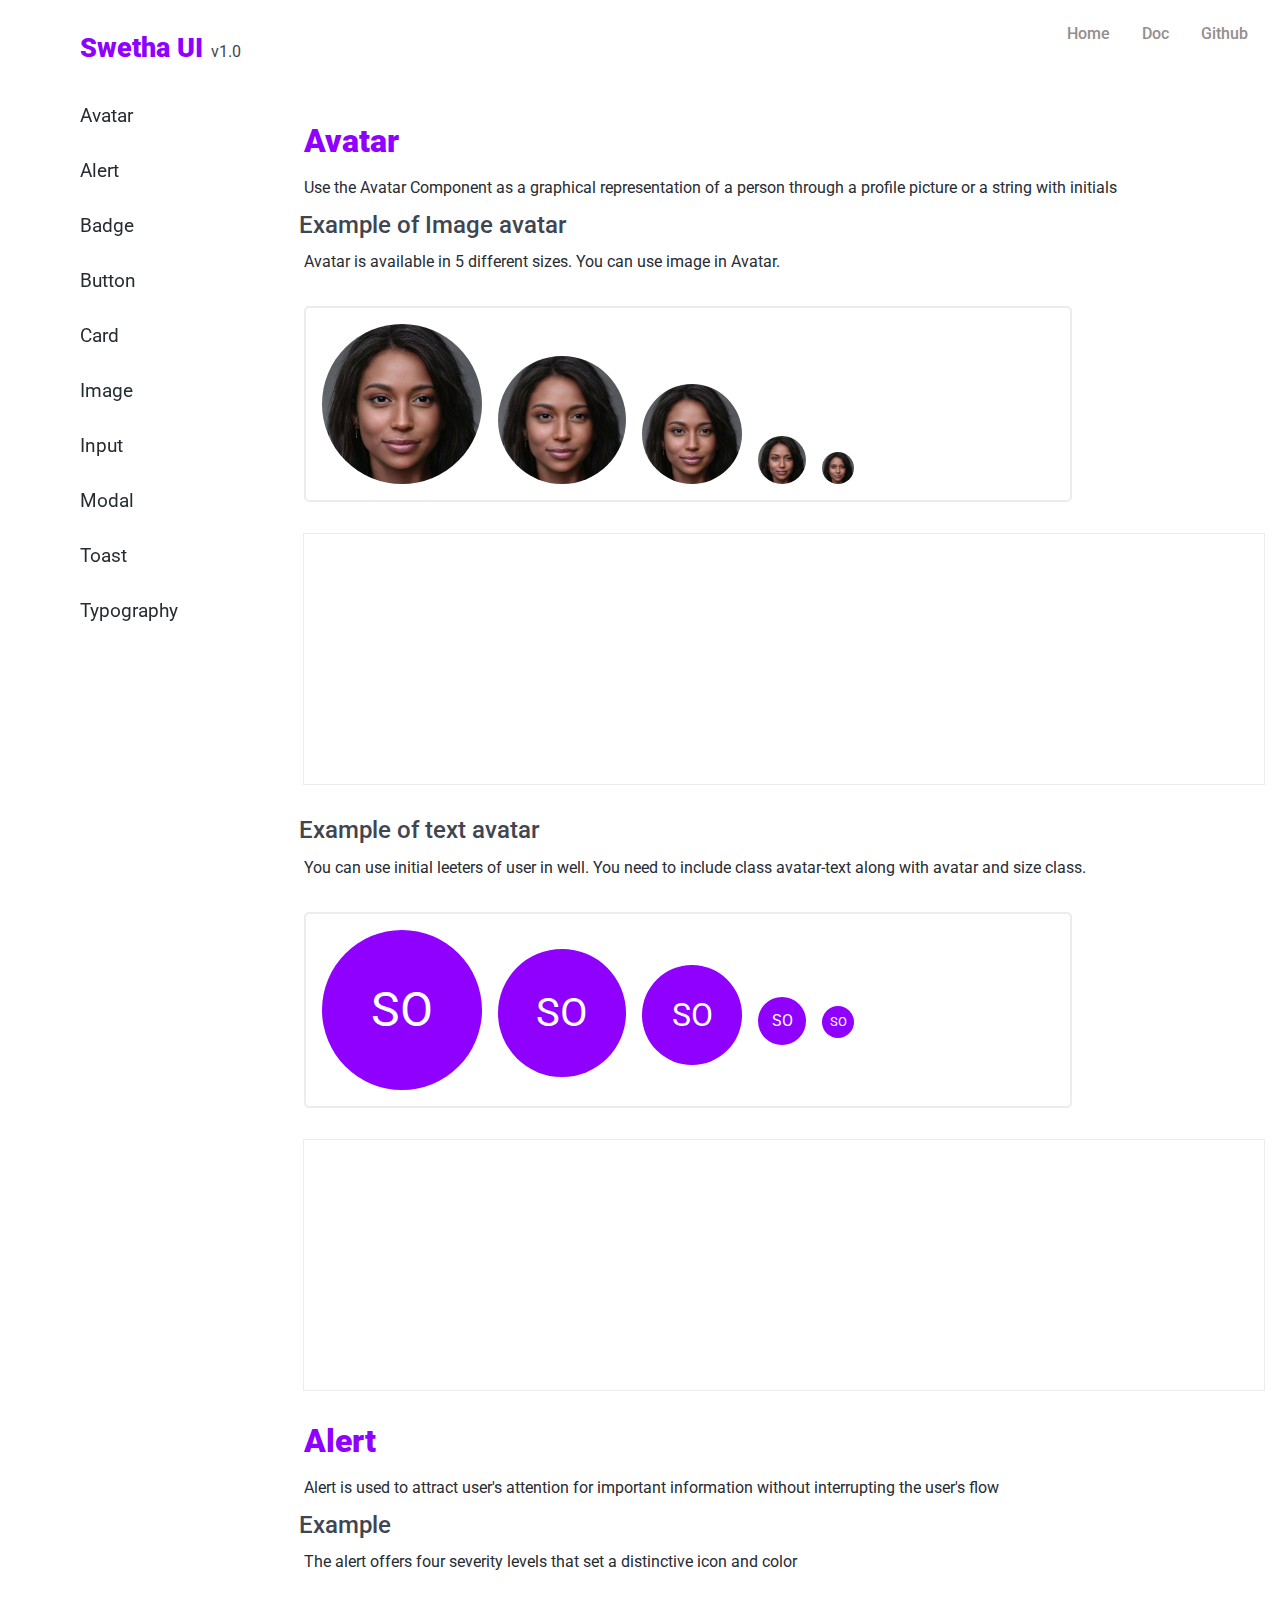
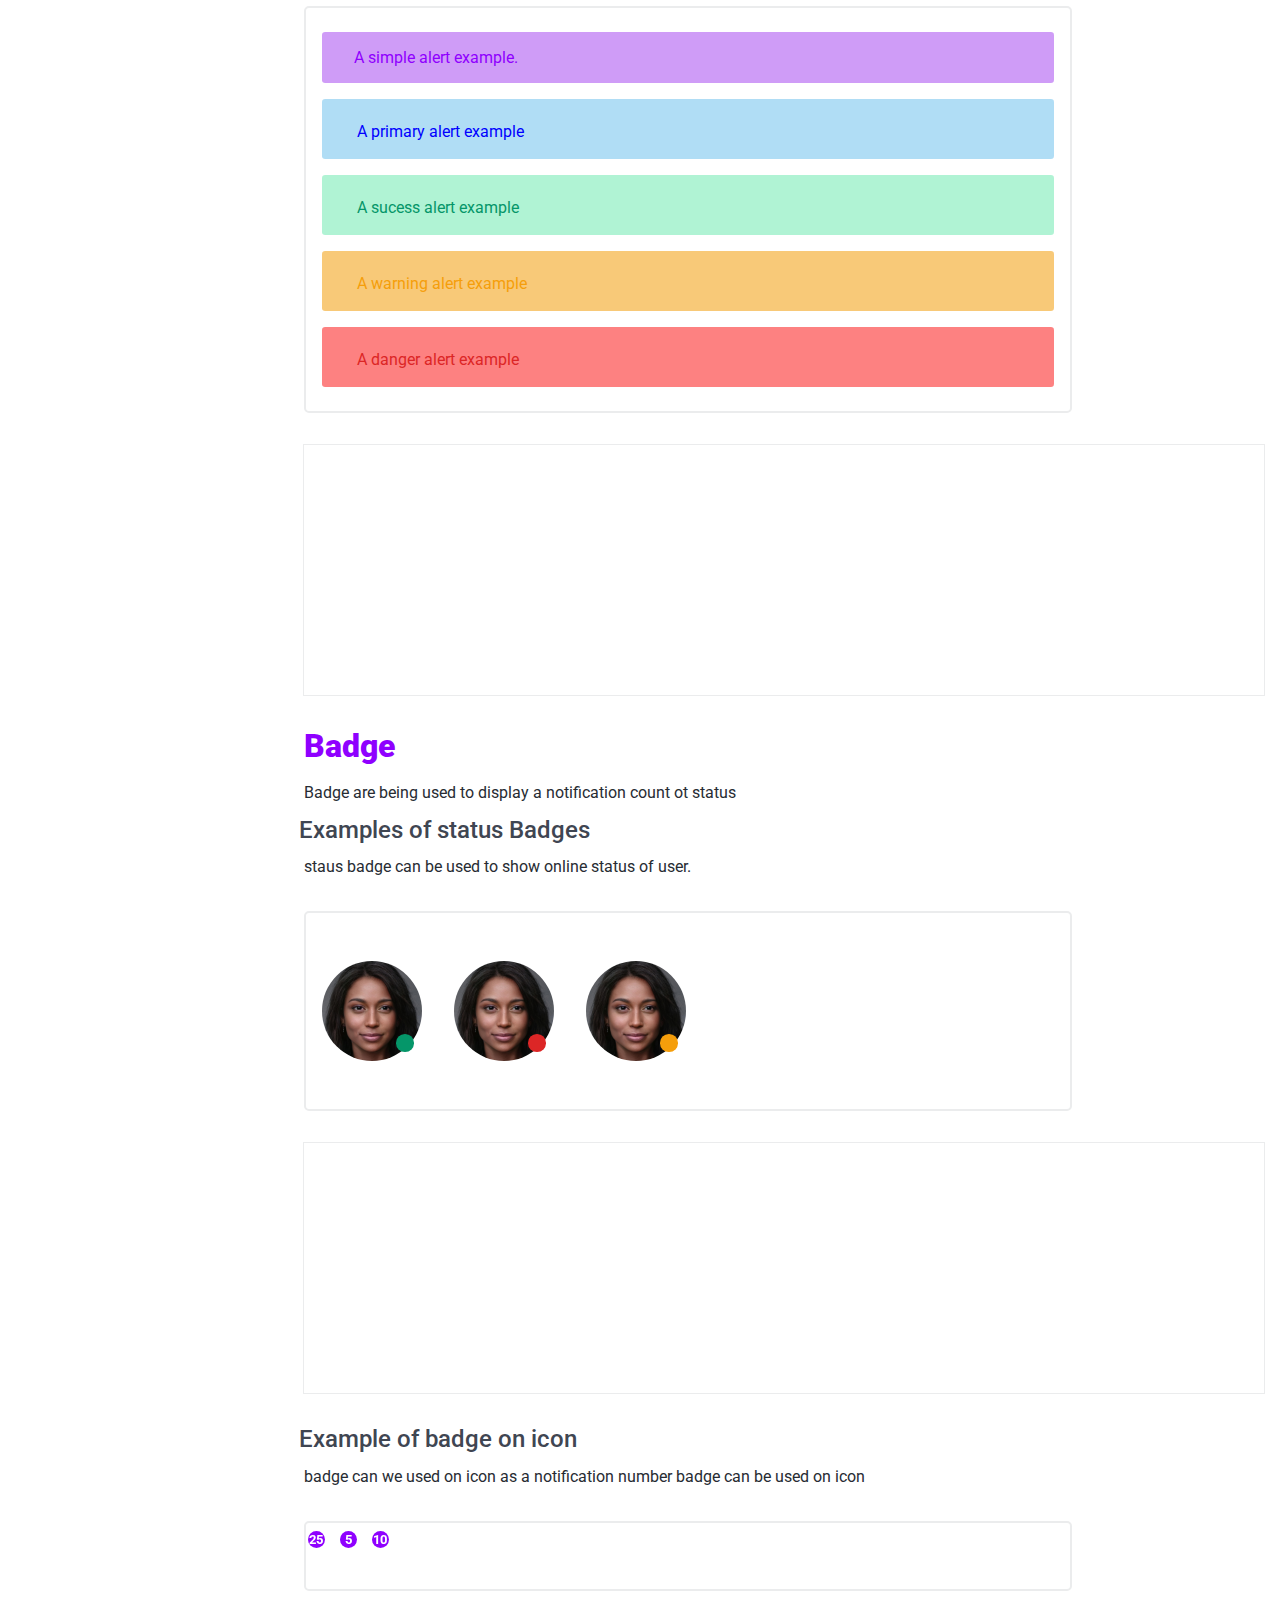
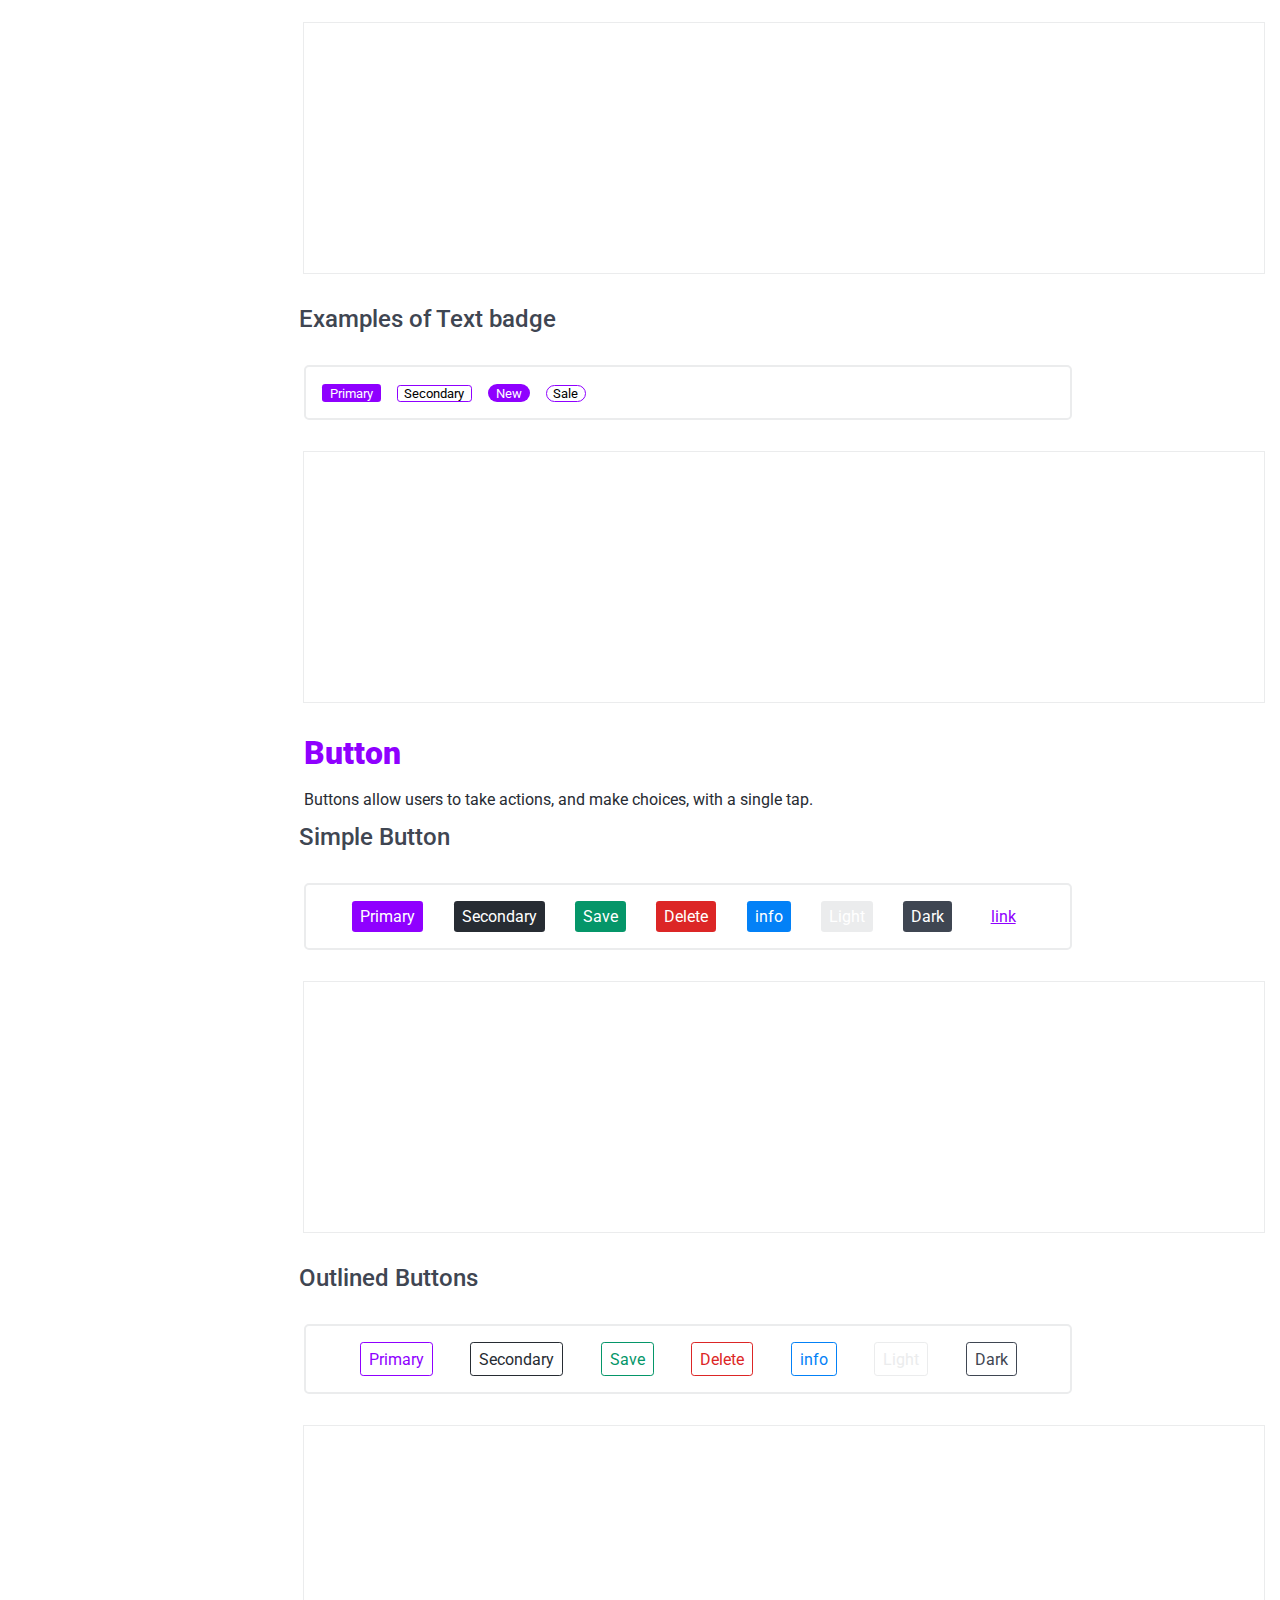
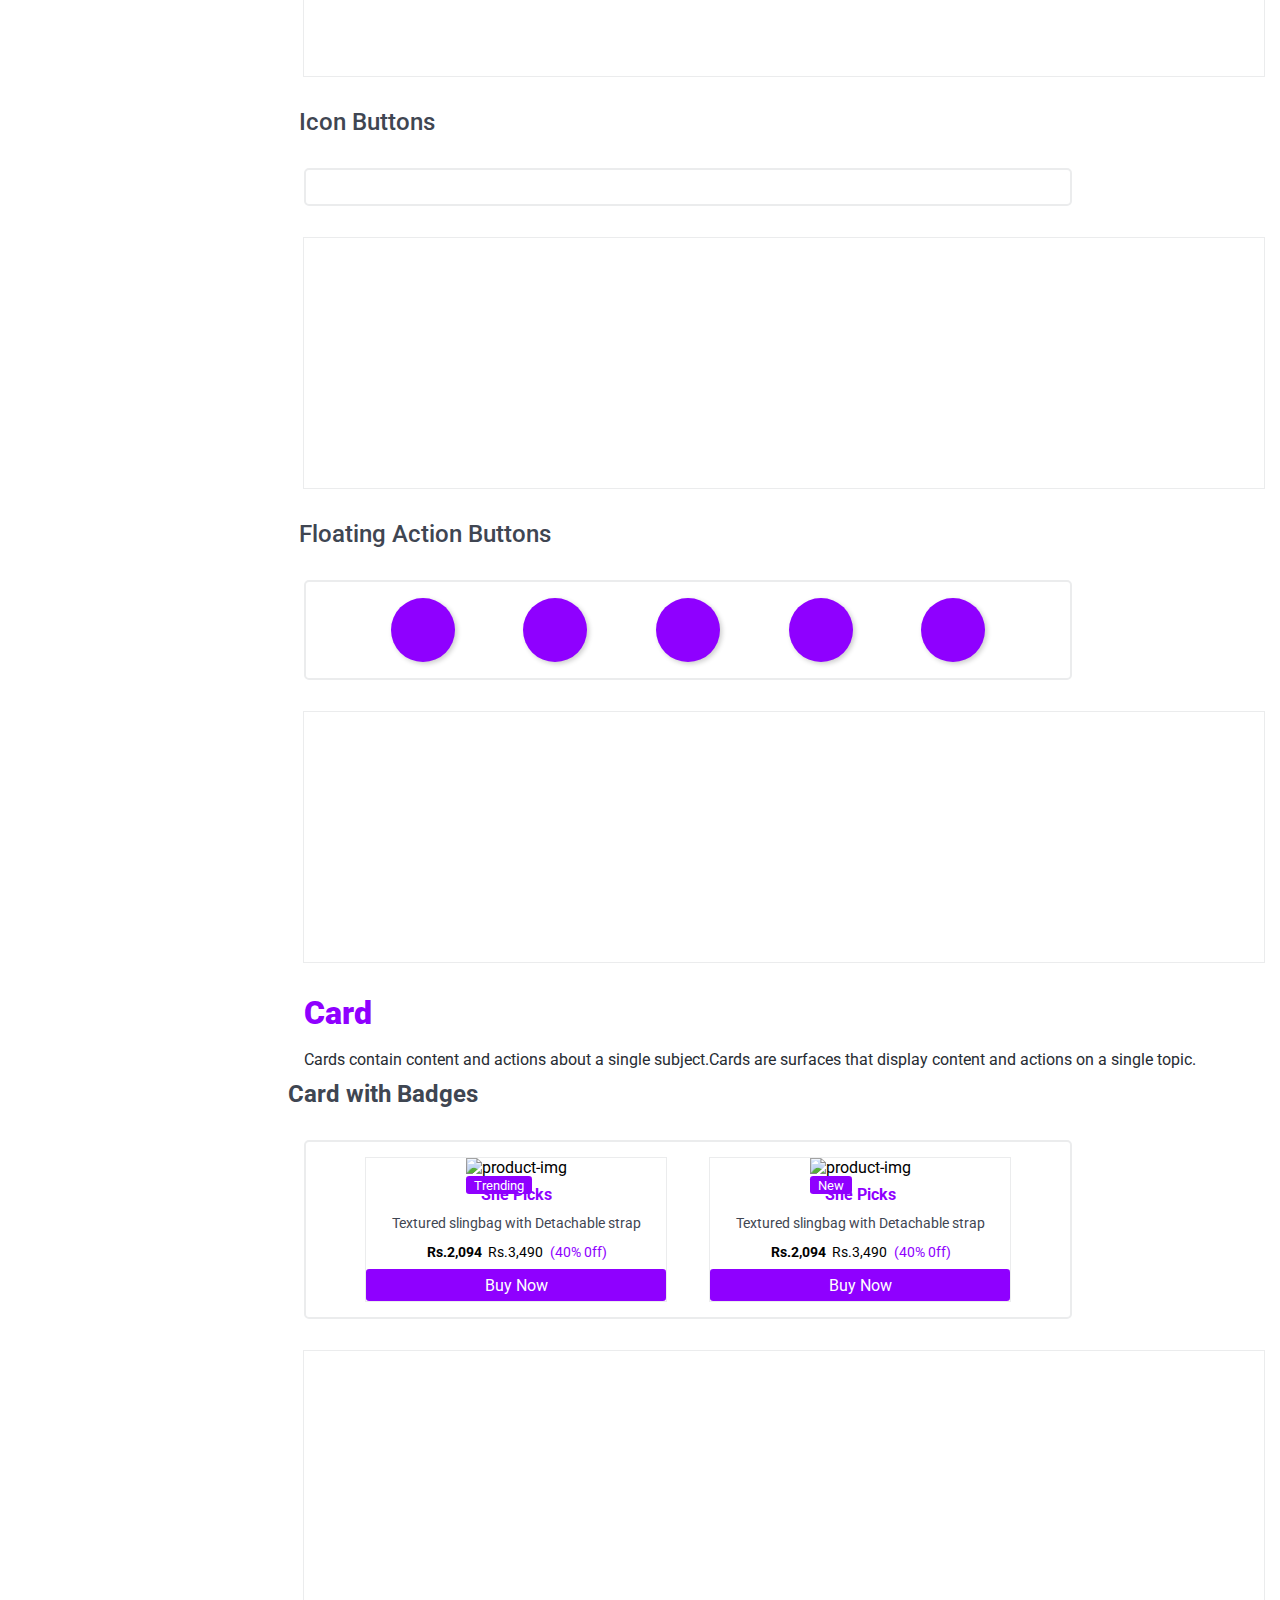
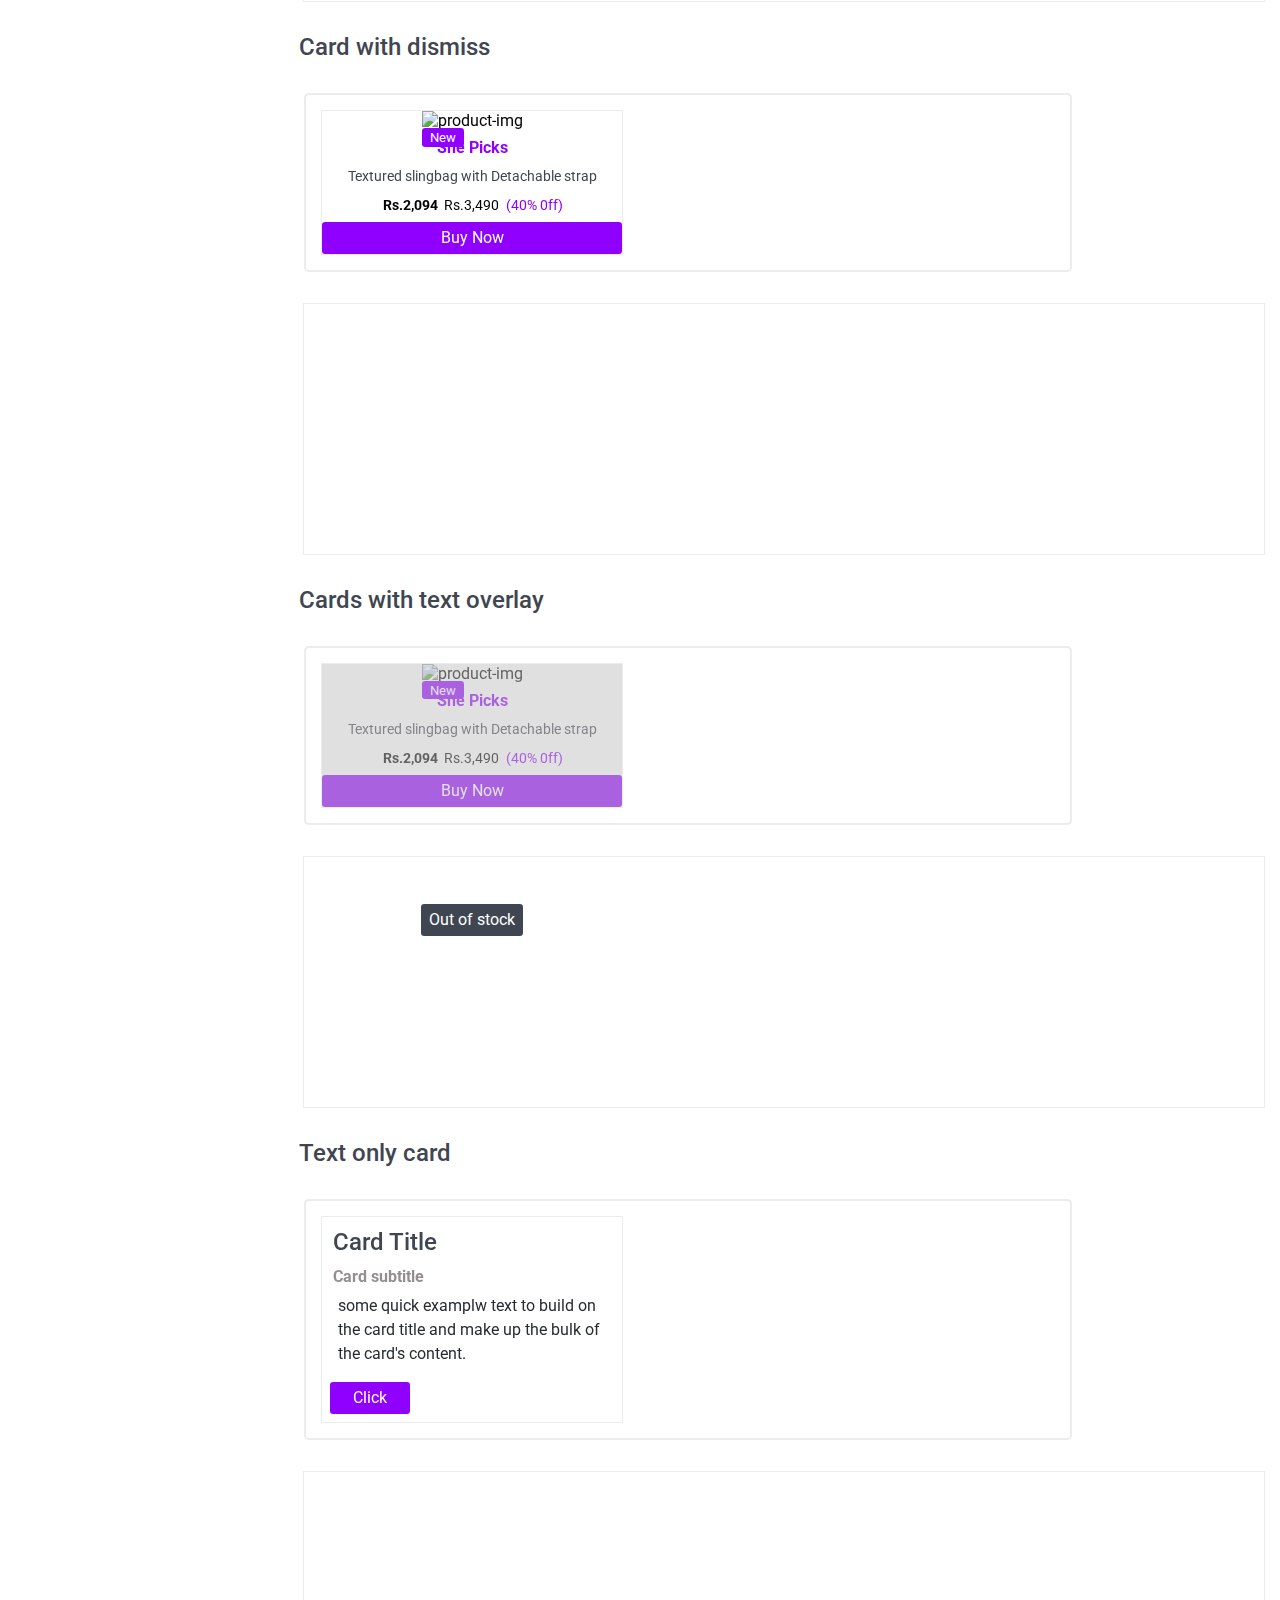
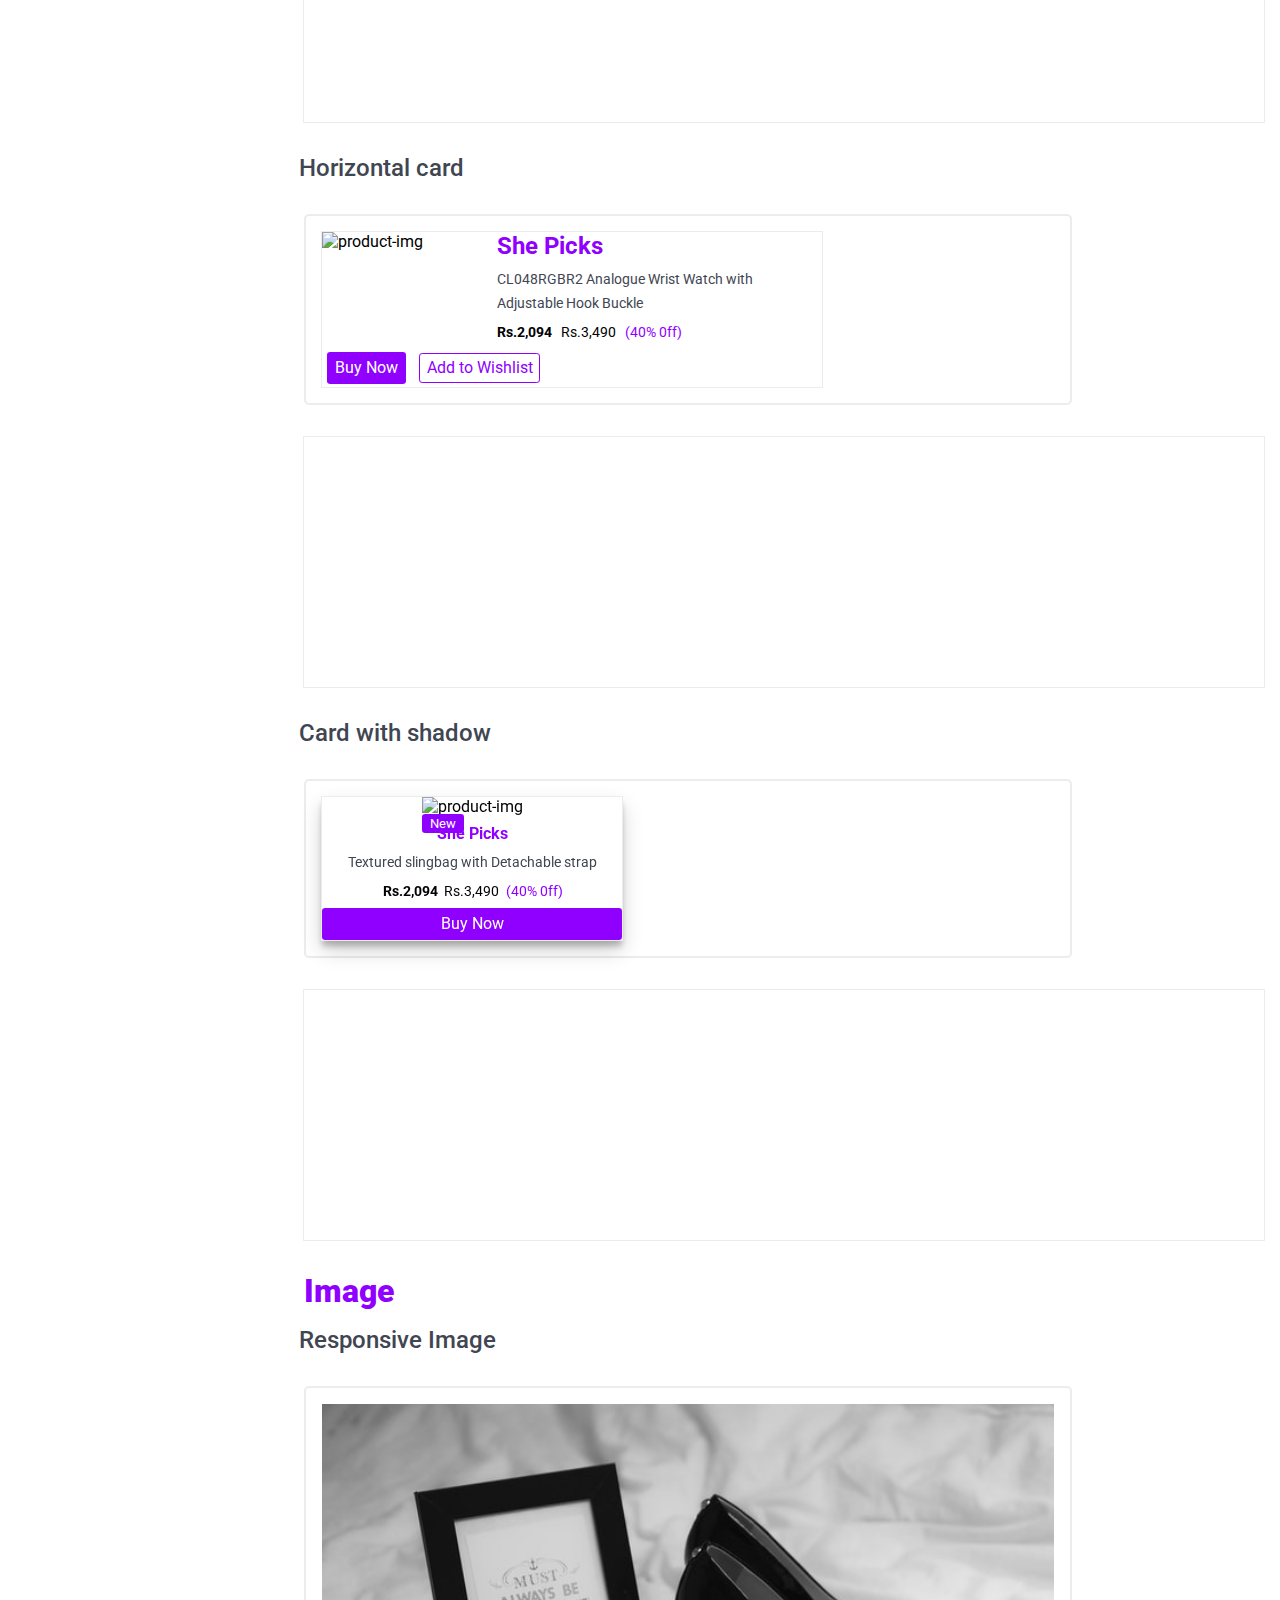
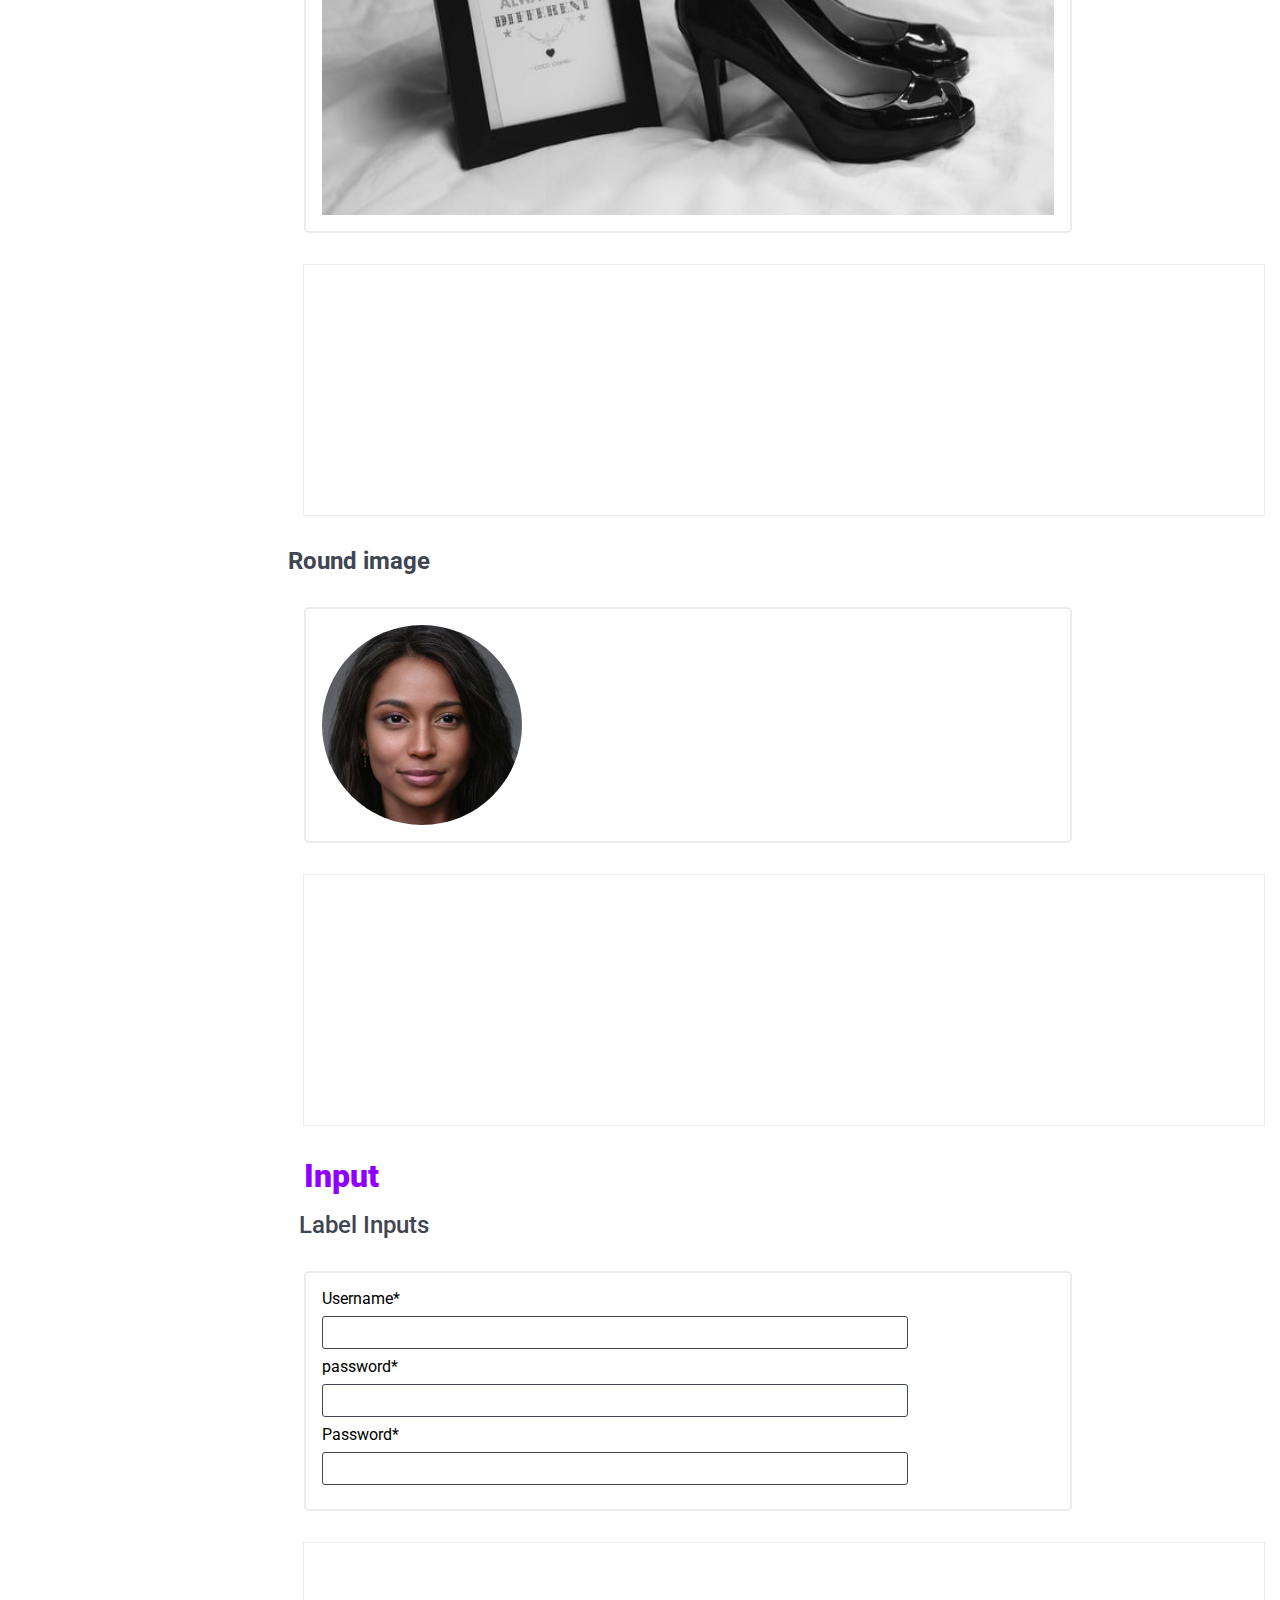
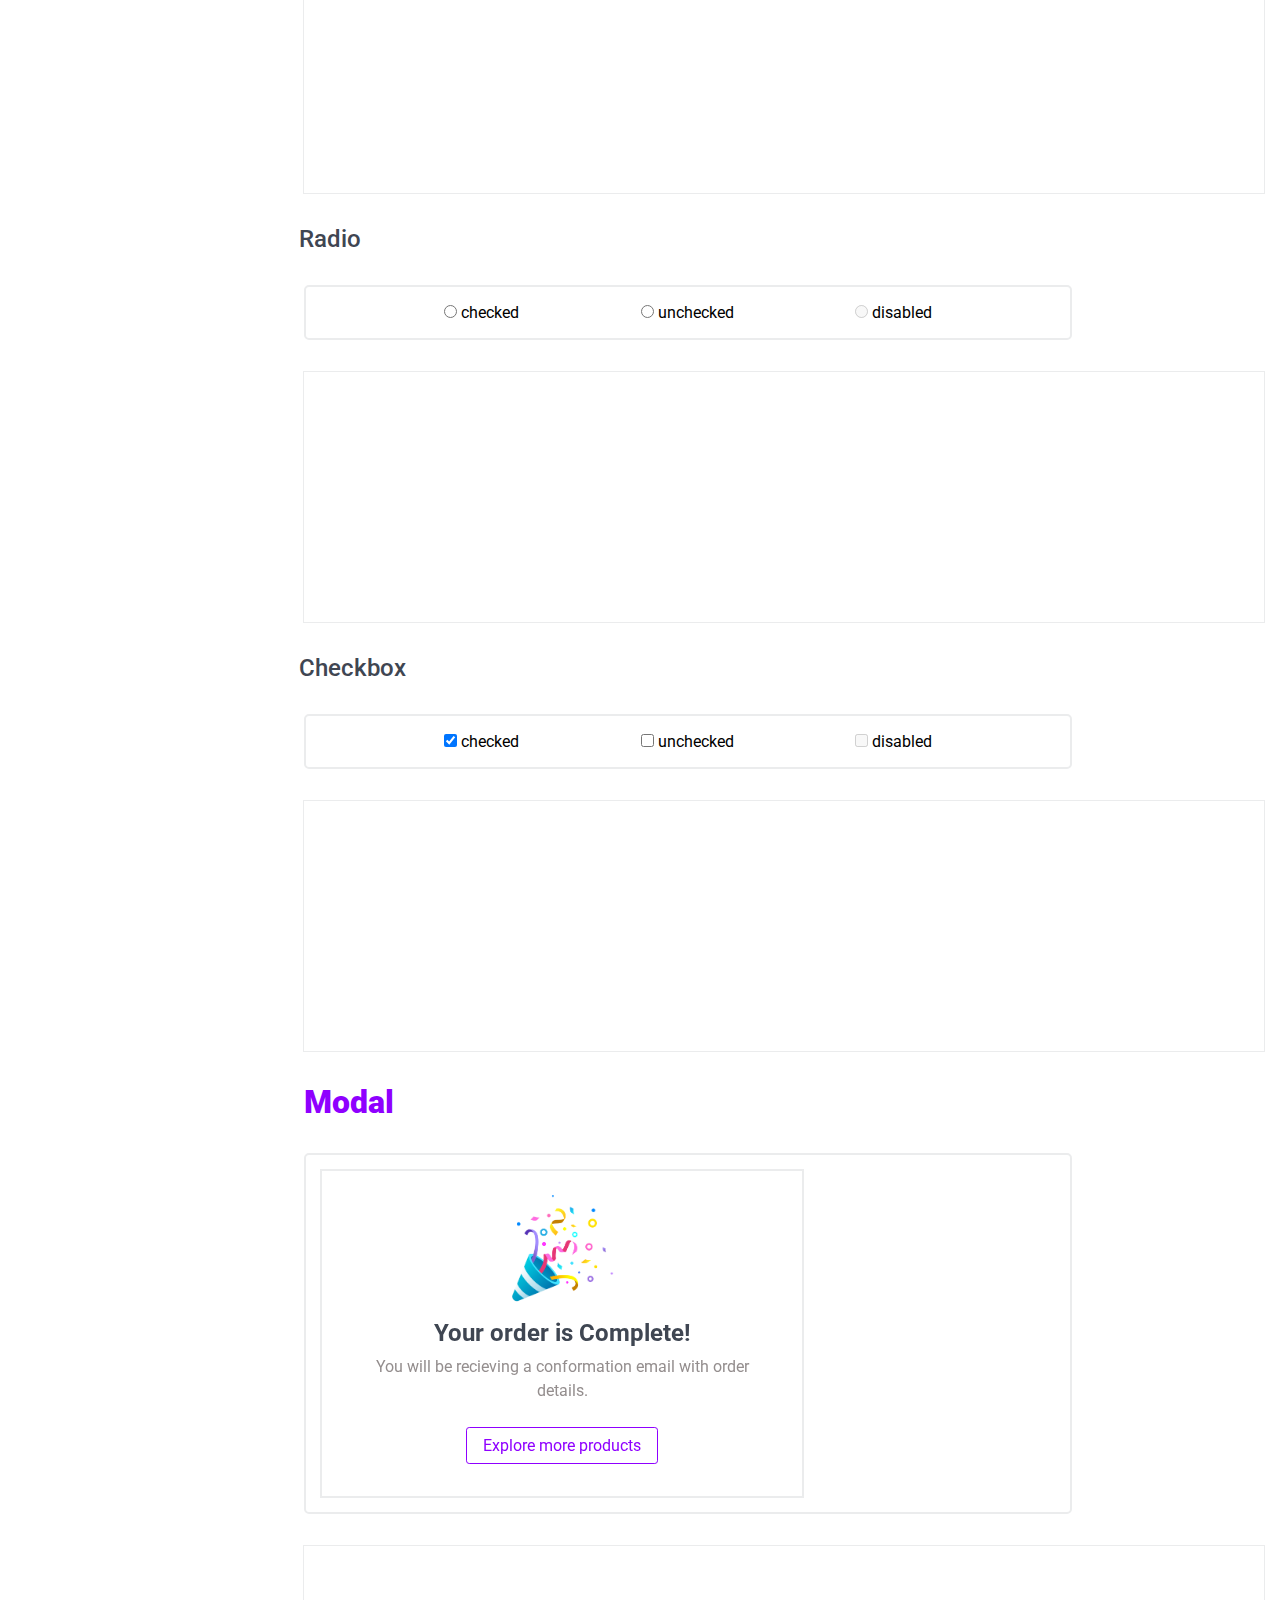
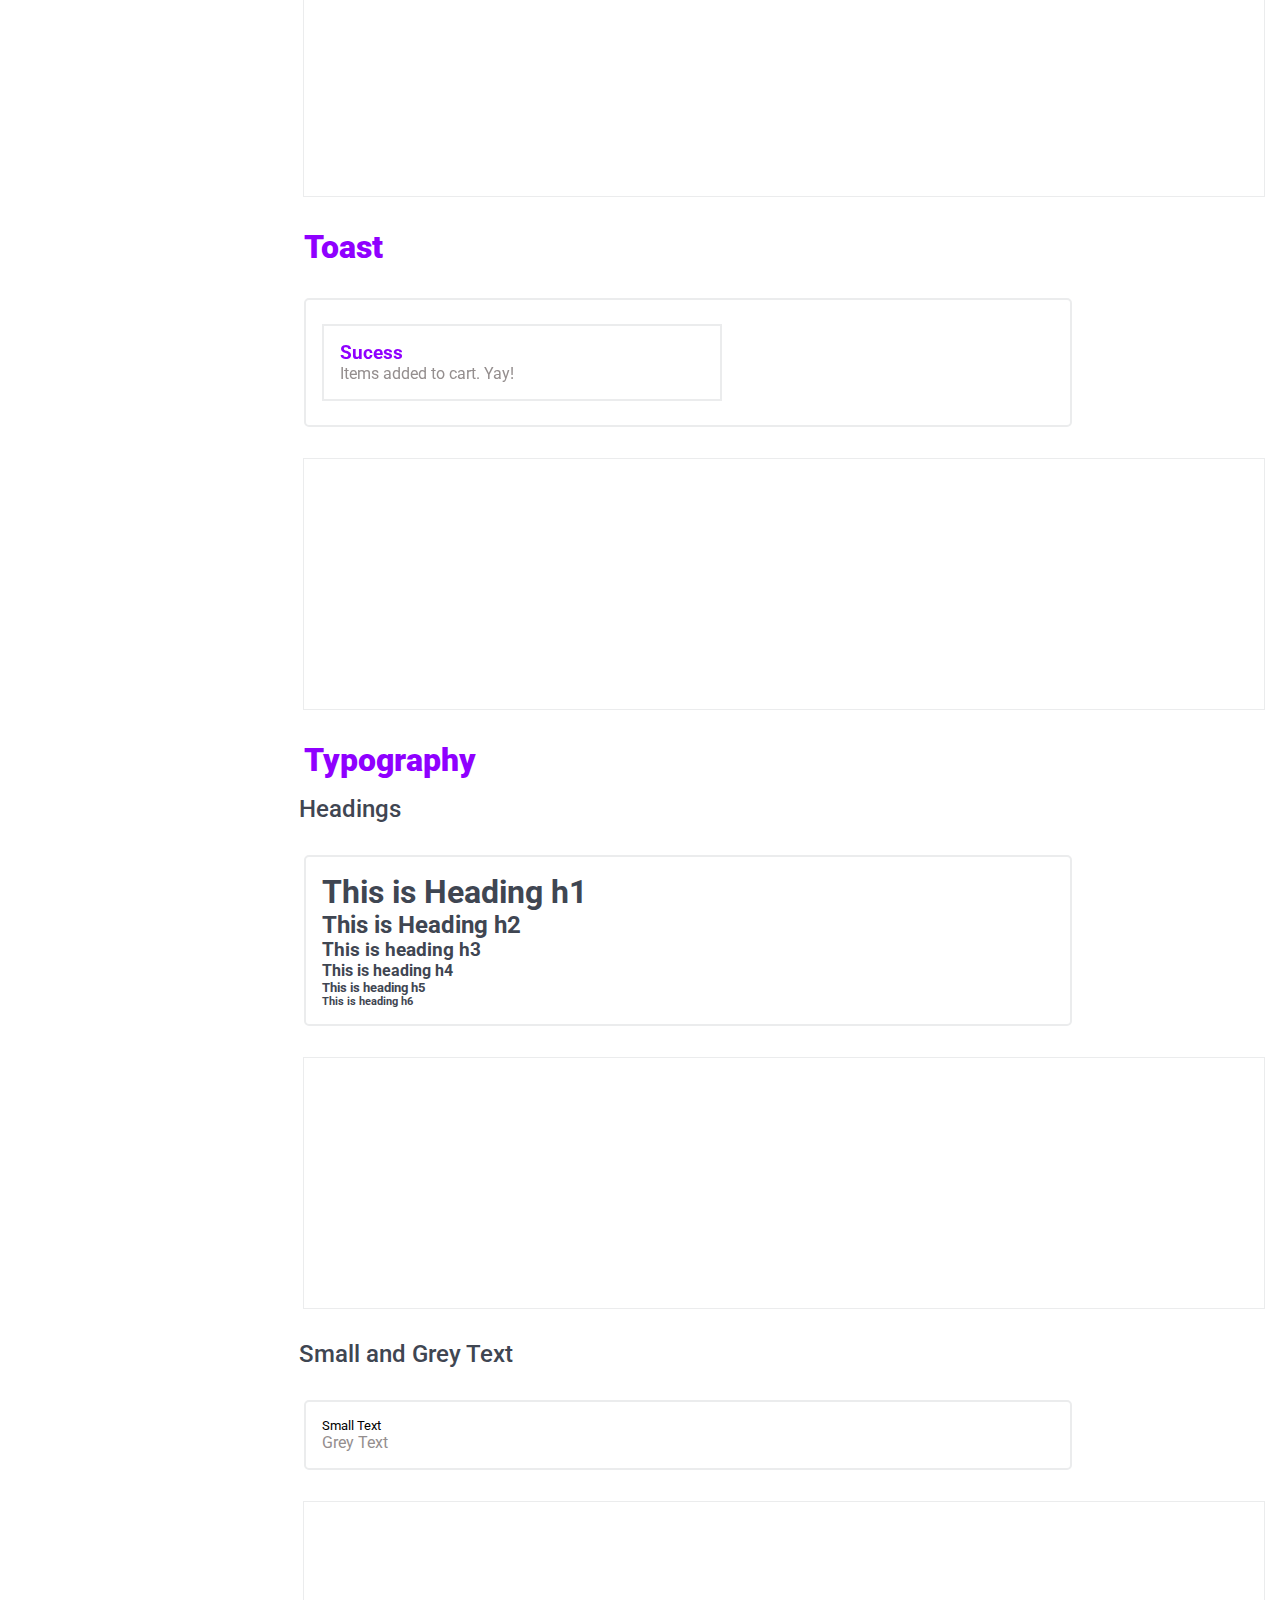
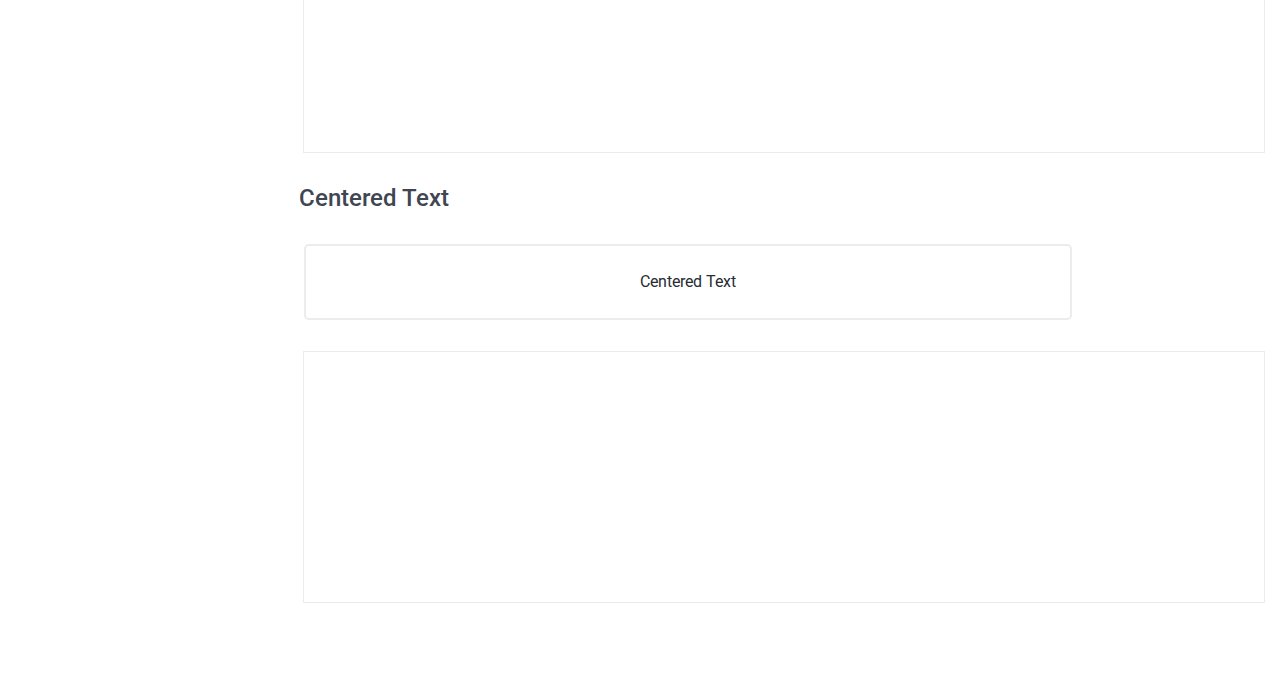
==== commit 3a7227fb: "added modal toast typography components" ====
--- a/index.html
+++ b/index.html
@@ -11,40 +11,49 @@
     <script src="https://code.iconify.design/1/1.0.7/iconify.min.js"></script>
 
     <link rel="stylesheet" href="./doc-css/docpage.css">
-    <title>Space ui</title>
+    <title>Swetha UI</title>
 
 </head>
 
 <body>
     <div class="pagelayout-grid">
         <nav class="navbar">
-
+            <div class="name-icon">
+                <a href="#" id="lib-name">Swetha UI</a><span>v1.0</span>
+            </div>
+            <div class="ul-container">
+                <ul class="ul-links">
+                    <li> <a href="./landingpage.html">Home</a></li>
+                    <li> <a href="./index.html">Doc</a></li>
+                    <li> <a href="https://github.com/swethaogeti">Github</a></li>
+                </ul>
+            </div>
         </nav>
 
         <div class="sidebar">
             <ul class="sidebar-items">
-                <li class="sidebar-item"> <a href="">Avatar</a></li>
-                <li class="sidebar-item"> <a href="">Alert</a></li>
-                <li class="sidebar-item"> <a href="">Badge</a></li>
-                <li class="sidebar-item"> <a href="">Button</a></li>
-                <li class="sidebar-item"> <a href="">Card</a></li>
-                <li class="sidebar-item"> <a href="">Image</a></li>
-                <li class="sidebar-item"> <a href="">Input</a></li>
-                <li class="sidebar-item"> <a href="">Modal</a></li>
-                <li class="sidebar-item"> <a href="">Typography</a></li>
-                <li class="sidebar-item"> <a href="">Toast</a></li>
+                <li class="sidebar-item"> <a href="#avatar-c">Avatar</a></li>
+                <li class="sidebar-item"> <a href="#alert-c">Alert</a></li>
+                <li class="sidebar-item"> <a href="#badge-c">Badge</a></li>
+                <li class="sidebar-item"> <a href="#button-c">Button</a></li>
+                <li class="sidebar-item"> <a href="#card-c">Card</a></li>
+                <li class="sidebar-item"> <a href="#image-c">Image</a></li>
+                <li class="sidebar-item"> <a href="#input-c">Input</a></li>
+                <li class="sidebar-item"> <a href="#modal-c">Modal</a></li>
+                <li class="sidebar-item"> <a href="#toast-c">Toast</a></li>
+                <li class="sidebar-item"> <a href="#typography-c">Typography</a></li>
             </ul>
         </div>
         <div class="main">
-            <section class="avatar-component">
-
-                <h1>
+            <section class="avatar-component " id="avatar-c">
+
+                <h1 class="h-1">
                     Avatar
                 </h1>
                 <p>Use the Avatar Component as a graphical representation of a person through a profile picture or a
                     string with initials</p>
 
-                <h2>
+                <h2 class="h-2">
                     Example of Image avatar
                 </h2>
 
@@ -53,28 +62,36 @@
                 <div class="component-display-container">
 
                     <div class="avatar avatar-xl margin-right-1">
-                        <img src="./images/girls.jpg" class="image-responsive image-round " alt="">
+                        <img src="./images/girls.jpg" class="image-responsive image-round " alt="img">
                     </div>
 
                     <div class="avatar avatar-l margin-right-1">
-                        <img src="./images/girls.jpg" class="image-responsive image-round " alt="">
+                        <img src="./images/girls.jpg" class="image-responsive image-round " alt="img">
                     </div>
 
                     <div class="avatar avatar-m margin-right-1">
-                        <img src="./images/girls.jpg" class="image-responsive image-round " alt="">
+                        <img src="./images/girls.jpg" class="image-responsive image-round " alt="img">
                     </div>
 
                     <div class="avatar avatar-s margin-right-1">
-                        <img src="./images/girls.jpg" class="image-responsive image-round " alt="">
+                        <img src="./images/girls.jpg" class="image-responsive image-round " alt="img">
                     </div>
 
                     <div class="avatar avatar-xs margin-right-1">
-                        <img src="./images/girls.jpg" class="image-responsive image-round " alt="">
-                    </div>
-
-                </div>
-
-                <h2>Example of text avatar</h2>
+                        <img src="./images/girls.jpg" class="image-responsive image-round " alt="img">
+                    </div>
+
+                </div>
+                <div class="code-display">
+                    <code>
+                        <iframe
+                            src="https://carbon.now.sh/embed?bg=rgba%28255%2C255%2C255%2C1%29&t=a11y-dark&wt=none&l=auto&width=680&ds=false&dsyoff=20px&dsblur=68px&wc=true&wa=false&pv=56px&ph=56px&ln=false&fl=1&fm=Hack&fs=14px&lh=133%25&si=false&es=2x&wm=false&code=%2520%253Cdiv%2520class%253D%2522avatar%2520avatar-xl%2522%253E%253Cimg%2520src%253D%2522.%252Fimages%252Fgirls.jpg%2522%2520%2520%2520%2520%2520%2520class%253D%2522image-responsive%2520image-round%2522%2520alt%253D%2522img%2522%253E%2520%253C%252Fdiv%253E%250A%250A%2520%253Cdiv%2520class%253D%2522avatar%2520avatar-l%2522%253E%253Cimg%2520src%253D%2522.%252Fimages%252Fgirls.jpg%2522%2520class%253D%2522image-responsive%2520image-round%2520%2522%2520alt%253D%2522img%2522%253E%253C%252Fdiv%253E%250A%250A%2520%253Cdiv%2520class%253D%2522avatar%2520avatar-m%2522%253E%2520%253Cimg%2520src%253D%2522.%252Fimages%252Fgirls.jpg%2522%2520class%253D%2522image-responsive%2520image-round%2520%2522%2520alt%253D%2522img%2522%253E%253C%252Fdiv%253E%250A%250A%2520%253Cdiv%2520class%253D%2522avatar%2520avatar-s%2522%253E%253Cimg%2520src%253D%2522.%252Fimages%252Fgirls.jpg%2522%2520class%253D%2522image-responsive%2520image-round%2520%2522%2520alt%253D%2522img%2522%253E%253C%252Fdiv%253E%250A%250A%2520%2520%253Cdiv%2520class%253D%2522avatar%2520avatar-xs%2522%253E%253Cimg%2520src%253D%2522.%252Fimages%252Fgirls.jpg%2522%2520class%253D%2522image-responsive%2520image-round%2520%2522%2520alt%253D%2522img%2522%253E%253C%252Fdiv%253E"
+                            style="width: 680px; height: 447px; border:0; transform: scale(1); overflow:hidden;"
+                            sandbox="allow-scripts allow-same-origin">
+                        </iframe>
+                    </code>
+                </div>
+                <h2 class="h-2">Example of text avatar</h2>
                 <p>You can use initial leeters of user in well. You need to include class avatar-text along with avatar
                     and size class.</p>
 
@@ -100,15 +117,23 @@
                     </div>
 
                 </div>
-
-            </section>
-
-            <section class="alert-component">
-                <h1>Alert</h1>
+                <div class="code-display">
+                    <code>
+                        <iframe
+                            src="https://carbon.now.sh/embed?bg=rgba%28255%2C255%2C255%2C1%29&t=a11y-dark&wt=none&l=auto&width=680&ds=false&dsyoff=20px&dsblur=68px&wc=true&wa=false&pv=56px&ph=56px&ln=false&fl=1&fm=Hack&fs=14px&lh=133%25&si=false&es=2x&wm=false&code=%2520%253Cdiv%2520class%253D%2522avatar%2520avatar-xl%2520%2520avatar-text%2522%2520role%253D%2522img%2522%2520alt%253D%2522avatar%2522%253ESO%253C%252Fdiv%253E%250A%250A%253Cdiv%2520class%253D%2522avatar%2520avatar-l%2520%2520avatar-text%2522%2520role%253D%2522img%2522%2520alt%253D%2522avatar%2522%253ESO%253C%252Fdiv%253E%250A%250A%253Cdiv%2520class%253D%2522avatar%2520avatar-m%2520%2520avatar-text%2522%2520role%253D%2522img%2522%2520alt%253D%2522avatar%2522%253ESO%253C%252Fdiv%253E%250A%250A%253Cdiv%2520class%253D%2522avatar%2520avatar-s%2520%2520avatar-text%2522%2520role%253D%2522img%2522%2520alt%253D%2522avatar%2522%253ESO%253C%252Fdiv%253E%250A%2520%2520%2520%2520%2520%2520%2520%2520%2520%2520%2520%2520%2520%2520%2520%2520%2520%2520%2520%250A%253Cdiv%2520class%253D%2522avatar%2520avatar-xs%2520%2520avatar-text%2522%2520role%253D%2522img%2522%2520alt%253D%2522avatar%2522%253ESO%253C%252Fdiv%253E%2520%2520%2520"
+                            style="width: 680px; height: 447px; border:0; transform: scale(1); overflow:hidden;"
+                            sandbox="allow-scripts allow-same-origin">
+                        </iframe>
+                    </code>
+                </div>
+            </section>
+
+            <section class="alert-component" id="alert-c">
+                <h1 class="h-1">Alert</h1>
                 <p>Alert is used to attract user's attention for important information without interrupting the user's
                     flow</p>
 
-                <h2>Example</h2>
+                <h2 class="h-2">Example</h2>
                 <p>The alert offers four severity levels that set a distinctive icon and color</p>
 
                 <div class="component-display-container flex-box">
@@ -134,13 +159,23 @@
                         A danger alert example
                     </div>
                 </div>
-            </section>
-
-
-            <section class="badge-component">
-                <h1>Badge</h1>
+
+                <div class="code-display">
+                    <code>
+                        <iframe
+                            src="https://carbon.now.sh/embed?bg=rgba%28255%2C255%2C255%2C1%29&t=a11y-dark&wt=none&l=auto&width=680&ds=false&dsyoff=20px&dsblur=68px&wc=true&wa=false&pv=56px&ph=56px&ln=false&fl=1&fm=Hack&fs=14px&lh=133%25&si=false&es=2x&wm=false&code=%253Cdiv%2520class%253D%2522alert%2520alert-secondary%2522%253E%2520A%2520simple%2520alert%2520example.%2520%253C%252Fdiv%253E%250A%250A%2520%253Cdiv%2520class%253D%2522alert%2520alert-primary%2522%253E%253Cspan%2520class%253D%2522alert-icon%2522%253E%2520%253Ci%2520class%253D%2522fas%2520fa-info-circle%2522%253E%253C%252Fi%253E%253C%252Fspan%253E%2520A%2520primary%2520alert%2520example%250A%253C%252Fdiv%253E%250A%250A%2520%253Cdiv%2520class%253D%2522alert%2520alert-success%2522%253E%253Cspan%2520class%253D%2522alert-icon%2522%253E%2520%253Ci%250A%2520%2520class%253D%2522fas%2520fa-check-circle%2522%253E%253C%252Fi%253E%253C%252Fspan%253EA%2520sucess%2520alert%2520example%2520%253C%252Fdiv%253E%250A%250A%2520%253Cdiv%2520class%253D%2522alert%2520alert-warning%2522%253E%253Cspan%2520class%253D%2522alert-icon%2522%253E%2520%253Ci%250A%2520%2520class%253D%2522fas%2520fa-exclamation-triangle%2522%253E%253C%252Fi%253E%253C%252Fspan%253EA%2520warning%2520alert%2520example%253C%252Fdiv%253E%250A%250A%253Cdiv%2520class%253D%2522alert%2520alert-danger%2522%253E%253Cspan%2520class%253D%2522alert-icon%2522%253E%2520%253Ci%2520class%253D%2522fa%2520fa-times-circle%2522%253E%253C%252Fi%253E%253C%252Fspan%253EA%2520danger%2520alert%2520example%2520%253C%252Fdiv%253E"
+                            style="width: 680px; height: 521px; border:0; transform: scale(1); overflow:hidden;"
+                            sandbox="allow-scripts allow-same-origin">
+                        </iframe>
+                    </code>
+                </div>
+            </section>
+
+
+            <section class="badge-component" id="badge-c">
+                <h1 class="h-1">Badge</h1>
                 <p>Badge are being used to display a notification count ot status</p>
-                <h2>Examples of status Badges</h2>
+                <h2 class="h-2">Examples of status Badges</h2>
                 <p>staus badge can be used to show online status of user.</p>
 
                 <div class="component-display-container">
@@ -166,9 +201,17 @@
                     </div>
                 </div>
 
-
-
-                <h2>Example of badge on icon</h2>
+                <div class="code-display">
+                    <code>
+                        <iframe
+                            src="https://carbon.now.sh/embed?bg=rgba%28255%2C255%2C255%2C1%29&t=a11y-dark&wt=none&l=auto&width=680&ds=false&dsyoff=20px&dsblur=68px&wc=true&wa=false&pv=56px&ph=56px&ln=false&fl=1&fm=Hack&fs=14px&lh=133%25&si=false&es=2x&wm=false&code=%253Cdiv%2520class%253D%2522badge-container%2522%253E%253Cdiv%2520class%253D%2522avatar%2520avatar-m%2522%253E%250A%2520%253Cimg%2520class%253D%2522image-responsive%2520image-round%2522%2520%2520%2520%2520%2520%2520src%253D%2522.%252Fimages%252Fgirls.jpg%2522%2520alt%253D%2522avatar%2522%253E%253C%252Fdiv%253E%250A%253Cspan%2520class%253D%2522status-badge%2520online%2522%253E%253C%252Fspan%253E%253C%252Fdiv%253E%250A%250A%253Cdiv%2520class%253D%2522badge-container%2522%253E%253Cdiv%2520class%253D%2522avatar%2520avatar-m%2522%253E%253Cimg%2520class%253D%2522image-responsive%2520image-round%2522%2520src%253D%2522.%252Fimages%252Fgirls.jpg%2522%2520alt%253D%2522avatar%2522%253E%253C%252Fdiv%253E%253Cspan%2520class%253D%2522status-badge%2520offline%2522%253E%253C%252Fspan%253E%253C%252Fdiv%253E%250A%250A%253Cdiv%2520class%253D%2522badge-container%2522%253E%253Cdiv%2520class%253D%2522avatar%2520avatar-m%2522%253E%250A%253Cimg%2520class%253D%2522image-responsive%2520image-round%2522%2520src%253D%2522.%252Fimages%252Fgirls.jpg%2522%2520alt%253D%2522avatar%2522%253E%253C%252Fdiv%253E%253Cspan%2520class%253D%2522status-badge%2520dont-disturb%2522%253E%253C%252Fspan%253E%253C%252Fdiv%253E"
+                            style="width: 680px; height: 447px; border:0; transform: scale(1); overflow:hidden;"
+                            sandbox="allow-scripts allow-same-origin">
+                        </iframe>
+                    </code>
+                </div>
+
+                <h2 class="h-2">Example of badge on icon</h2>
                 <p>badge can we used on icon as a notification number badge can be used on icon</p>
 
                 <div class="component-display-container">
@@ -183,7 +226,16 @@
                         <span class="status-badge badge-number">10</span></span>
 
                 </div>
-                <h2> Examples of Text badge</h2>
+                <div class="code-display">
+                    <code>
+                        <iframe
+                            src="https://carbon.now.sh/embed?bg=rgba%28255%2C255%2C255%2C1%29&t=a11y-dark&wt=none&l=auto&width=680&ds=false&dsyoff=20px&dsblur=68px&wc=true&wa=false&pv=56px&ph=56px&ln=false&fl=1&fm=Hack&fs=14px&lh=133%25&si=false&es=2x&wm=false&code=%2520%253Cspan%2520class%253D%2522badge-container%2522%253E%2520%253Ci%2520class%253D%2522icon%2520fas%2520fa-bell%2522%253E%253C%252Fi%253E%253Cspan%2520class%253D%2522status-badge%2520badge-number%2522%253E25%253C%252Fspan%253E%253C%252Fspan%253E%250A%250A%253Cspan%2520class%253D%2522badge-container%2522%253E%2520%253Ci%2520class%253D%2522icon%2520fas%2520fa-envelope%2520%2522%253E%253C%252Fi%253E%253Cspan%2520class%253D%2522status-badge%2520badge-number%2522%253E5%253C%252Fspan%253E%253C%252Fspan%253E%250A%250A%253Cspan%2520class%253D%2522badge-container%2522%253E%2520%253Ci%2520class%253D%2522icon%2520fas%2520fa-shopping-cart%2522%253E%253C%252Fi%253E%253Cspan%2520class%253D%2522status-badge%2520badge-number%2522%253E10%253C%252Fspan%253E%253C%252Fspan%253E"
+                            style="width: 680px; height: 354px; border:0; transform: scale(1); overflow:hidden;"
+                            sandbox="allow-scripts allow-same-origin">
+                        </iframe>
+                    </code>
+                </div>
+                <h2 class="h-2"> Examples of Text badge</h2>
                 <div class="component-display-container">
                     <div class="text-badge">
                         <span class="badge primary-badge margin-right-1">Primary</span>
@@ -202,14 +254,24 @@
                         <span class="badge pill-badge secondary-badge">Sale</span>
                     </div>
                 </div>
-            </section>
-
-
-            <section class="button-component">
-                <h1>Button</h1>
+
+                <div class="code-display">
+                    <code>
+                        <iframe
+                            src="https://carbon.now.sh/embed?bg=rgba%28255%2C255%2C255%2C1%29&t=a11y-dark&wt=none&l=auto&width=680&ds=false&dsyoff=20px&dsblur=68px&wc=true&wa=false&pv=56px&ph=56px&ln=false&fl=1&fm=Hack&fs=14px&lh=133%25&si=false&es=2x&wm=false&code=%2520%253Cdiv%2520class%253D%2522text-badge%2522%253E%253Cspan%2520class%253D%2522badge%2520primary-badge%2522%253EPrimary%253C%252Fspan%253E%253C%252Fdiv%253E%250A%250A%253Cdiv%2520class%253D%2522text-badge%2522%253E%253Cspan%2520class%253D%2522badge%2520secondary-badge%2522%253ESecondary%253C%252Fspan%253E%253C%252Fdiv%253E%250A%250A%253Cdiv%2520class%253D%2522text-badge%2522%253E%253Cspan%2520class%253D%2522badge%2520pill-badge%2520primary-badge%2522%253ENew%253C%252Fspan%253E%253C%252Fdiv%253E%250A%250A%253Cdiv%2520class%253D%2522text-badge%2522%253E%253Cspan%2520class%253D%2522badge%2520pill-badge%2520secondary-badge%2522%253ESale%253C%252Fspan%253E%253C%252Fdiv%253E"
+                            style="width: 680px; height: 391px; border:0; transform: scale(1); overflow:hidden;"
+                            sandbox="allow-scripts allow-same-origin">
+                        </iframe>
+                    </code>
+                </div>
+            </section>
+
+
+            <section class="button-component" id="button-c">
+                <h1 class="h-1">Button</h1>
                 <p>Buttons allow users to take actions, and make choices, with a single tap.</p>
 
-                <h2>Simple Button</h2>
+                <h2 class="h-2">Simple Button</h2>
                 <div class="component-display-container flex-box-default">
                     <button class="btn btn-primary">Primary</button>
                     <button class="btn btn-secondary">Secondary</button>
@@ -220,8 +282,16 @@
                     <button class="btn btn-dark">Dark</button>
                     <button class="btn btn-link">link</button>
                 </div>
-
-                <h2>Outlined Buttons</h2>
+                <div class="code-display">
+                    <code>
+                        <iframe
+                            src="https://carbon.now.sh/embed?bg=rgba%28255%2C255%2C255%2C1%29&t=a11y-dark&wt=none&l=auto&width=680&ds=false&dsyoff=20px&dsblur=68px&wc=true&wa=false&pv=56px&ph=56px&ln=false&fl=1&fm=Hack&fs=14px&lh=133%25&si=false&es=2x&wm=false&code=%2520%253Cbutton%2520class%253D%2522btn%2520btn-primary%2522%253EPrimary%253C%252Fbutton%253E%250A%2520%2520%250A%2520%253Cbutton%2520class%253D%2522btn%2520btn-secondary%2522%253ESecondary%253C%252Fbutton%253E%250A%2520%2520%2520%2520%2520%2520%2520%2520%2520%2520%2520%2520%2520%2520%2520%2520%2520%2520%2520%250A%2520%253Cbutton%2520class%253D%2522btn%2520btn-save%2522%253ESave%253C%252Fbutton%253E%250A%2520%2520%2520%250A%2520%253Cbutton%2520class%253D%2522btn%2520btn-delete%2522%253EDelete%253C%252Fbutton%253E%250A%2520%2520%2520%2520%2520%2520%2520%2520%2520%2520%2520%2520%2520%2520%2520%2520%2520%2520%2520%2520%250A%2520%253Cbutton%2520class%253D%2522btn%2520btn-info%2522%253Einfo%253C%252Fbutton%253E%250A%250A%2520%253Cbutton%2520class%253D%2522btn%2520btlight%2522%253ELight%253C%252Fbutton%253E%250A%2520%2520%2520%2520%2520%2520%2520%2520%2520%2520%2520%2520%2520%2520%2520%2520%2520%2520%2520%250A%2520%253Cbutton%2520class%253D%2522btn%2520btn-dark%2522%253EDark%253C%252Fbutton%253E%250A%2520%2520%2520%2520%2520%2520%2520%2520%2520%2520%2520%2520%2520%2520%2520%2520%2520%2520%2520%2520%250A%2520%253Cbutton%2520class%253D%2522btn%2520btn-link%2522%253Elink%253C%252Fbutton%253E"
+                            style="width: 680px; height: 465px; border:0; transform: scale(1); overflow:hidden;"
+                            sandbox="allow-scripts allow-same-origin">
+                        </iframe>
+                    </code>
+                </div>
+                <h2 class="h-2">Outlined Buttons</h2>
                 <div class="component-display-container flex-box-default">
                     <button class="btn o-btn-primary">Primary</button>
                     <button class="btn o-btn-secondary">Secondary</button>
@@ -231,8 +301,16 @@
                     <button class="btn o-btn-light">Light</button>
                     <button class="btn o-btn-dark">Dark</button>
                 </div>
-
-                <h2>Icon Buttons</h2>
+                <div class="code-display">
+                    <code>
+                        <iframe
+                            src="https://carbon.now.sh/embed?bg=rgba%28255%2C255%2C255%2C1%29&t=a11y-dark&wt=none&l=auto&width=680&ds=false&dsyoff=20px&dsblur=68px&wc=true&wa=false&pv=56px&ph=56px&ln=false&fl=1&fm=Hack&fs=14px&lh=133%25&si=false&es=2x&wm=false&code=%2520%2520%253Cbutton%2520class%253D%2522btn%2520o-btn-primary%2522%253EPrimary%253C%252Fbutton%253E%250A%2520%2520%2520%2520%2520%2520%2520%2520%2520%2520%2520%2520%2520%2520%2520%2520%2520%2520%2520%2520%250A%2520%2520%253Cbutton%2520class%253D%2522btn%2520o-btn-secondary%2522%253ESecondary%253C%252Fbutton%253E%250A%2520%2520%2520%2520%2520%2520%2520%2520%2520%2520%2520%2520%2520%2520%2520%2520%2520%2520%2520%2520%250A%2520%2520%2520%253Cbutton%2520class%253D%2522btn%2520o-btn-save%2522%253ESave%253C%252Fbutton%253E%250A%2520%2520%2520%2520%2520%2520%2520%2520%2520%2520%2520%2520%2520%2520%2520%2520%2520%2520%2520%250A%2520%2520%2520%253Cbutton%2520class%253D%2522btn%2520o-btn-delete%2522%253EDelete%253C%252Fbutton%253E%250A%2520%2520%2520%2520%2520%2520%2520%2520%2520%2520%2520%2520%2520%2520%2520%2520%2520%2520%2520%2520%250A%2520%2520%2520%253Cbutton%2520class%253D%2522btn%2520o-btn-info%2522%253Einfo%253C%252Fbutton%253E%250A%2520%2520%2520%2520%2520%2520%2520%2520%2520%2520%2520%2520%2520%2520%2520%2520%2520%2520%2520%2520%250A%2520%2520%2520%253Cbutton%2520class%253D%2522btn%2520o-btn-light%2522%253ELight%253C%252Fbutton%253E%250A%2520%2520%2520%2520%2520%2520%2520%2520%2520%2520%2520%2520%2520%2520%2520%2520%2520%2520%2520%2520%250A%2520%2520%2520%253Cbutton%2520class%253D%2522btn%2520o-btn-dark%2522%253EDark%253C%252Fbutton%253E"
+                            style="width: 680px; height: 428px; border:0; transform: scale(1); overflow:hidden;"
+                            sandbox="allow-scripts allow-same-origin">
+                        </iframe>
+                    </code>
+                </div>
+                <h2 class="h-2">Icon Buttons</h2>
                 <div class="component-display-container">
                     <button class="btn-ic shopping-cart"><a href="#"><i class="fa fa-shopping-cart "></i></a></button>
 
@@ -252,19 +330,38 @@
                         </a></button>
                 </div>
 
-
-                <h2>Floating Action Buttons</h2>
+                <div class="code-display">
+                    <code>
+                        <iframe
+                            src="https://carbon.now.sh/embed?bg=rgba%28255%2C255%2C255%2C1%29&t=a11y-dark&wt=none&l=auto&width=680&ds=false&dsyoff=20px&dsblur=68px&wc=true&wa=false&pv=56px&ph=56px&ln=false&fl=1&fm=Hack&fs=14px&lh=133%25&si=false&es=2x&wm=false&code=%2520%2520%2520%253Cbutton%2520class%253D%2522btn-ic%2520shopping-cart%2522%253E%253Ca%2520href%253D%2522%2523%2522%253E%253Ci%2520class%253D%2522fa%2520fa-shopping-cart%2520%2522%253E%253C%252Fi%253E%253C%252Fa%253E%253C%252Fbutton%253E%250A%250A%253Cbutton%2520class%253D%2522btn-ic%2520shopping-cart%2522%253E%253Ca%2520href%253D%2522%2523%2522%253E%253Ci%2520class%253D%2522fa%2520fa-trash%2520%2522%253E%253C%252Fi%253E%253C%252Fa%253E%253C%252Fbutton%253E%250A%2520%2520%2520%2520%2520%2520%2520%2520%2520%2520%2520%2520%2520%2520%2520%2520%2520%2520%250A%253Cbutton%2520class%253D%2522btn-ic%2520shopping-cart%2522%253E%253Ca%2520href%253D%2522%2523%2522%253E%253Ci%2520class%253D%2522fa%2520fa-window-close%2520%2522%253E%253C%252Fi%253E%253C%252Fa%253E%253C%252Fbutton%253E%250A%250A%253Cbutton%2520class%253D%2522btn-ic%2520shopping-cart%2522%253E%253Ca%2520href%253D%2522%2523%2522%253E%253Ci%2520class%253D%2522fa%2520fa-bell%2520%2522%253E%253C%252Fi%253E%253C%252Fa%253E%253C%252Fbutton%253E%250A%2520%2520%2520%2520%2520%2520%2520%2520%2520%2520%2520%2520%2520%2520%2520%2520%2520%2520%250A%253Cbutton%2520class%253D%2522btn-ic%2520shopping-cart%2522%253E%253Ca%2520href%253D%2522%2523%2522%253E%253Ci%2520class%253D%2522fa%2520fa-share-alt%2522%253E%253C%252Fi%253E%253C%252Fa%253E%253C%252Fbutton%253E%250A%250A%253Cbutton%2520class%253D%2522btn-ic%2520shopping-cart%2522%253E%253Ca%2520href%253D%2522%2523%2522%253E%253Ci%2520class%253D%2522fa-heart-o%2522%253E%253C%252Fi%253E%253C%252Fa%253E%253C%252Fbutton%253E%250A%250A%253Cbutton%2520class%253D%2522btn-ic%2520shopping-cart%2522%253E%253Ca%2520href%253D%2522%2523%2522%253E%250A%253Cspan%2520class%253D%2522iconify%2522%2520data-icon%253D%2522mdi%253Acards-heart-outline%2522%2520data-inline%253D%2522false%2522%253E%253C%252Fspan%253E%253C%252Fa%253E%253C%252Fbutton%253E"
+                            style="width: 680px; height: 577px; border:0; transform: scale(1); overflow:hidden;"
+                            sandbox="allow-scripts allow-same-origin">
+                        </iframe>
+                    </code>
+                </div>
+
+                <h2 class="h-2">Floating Action Buttons</h2>
                 <div class="component-display-container flex-box-default">
-                    <button class="btn-float"><i class="fa fa-plus" aria-hidden="true"></i></i></a></button>
-                    <button class="btn-float"><i class="fa fa-search" aria-hidden="true"></i></i></a></button>
-                    <button class="btn-float"><i class="fa fa-arrow-up" aria-hidden="true"></i></i></a></button>
-                    <button class="btn-float"><i class="fa fa-arrow-down" aria-hidden="true"></i></i></a></button>
-                    <button class="btn-float"><i class="fa fa-user" aria-hidden="true"></i></i></a></button>
-                </div>
-            </section>
-
-            <section class="card-component">
-                <h1>Card</h1>
+                    <button class="btn-float"><i class="fa fa-plus" aria-hidden="true"></i></button>
+                    <button class="btn-float"><i class="fa fa-search" aria-hidden="true"></i></button>
+                    <button class="btn-float"><i class="fa fa-arrow-up" aria-hidden="true"></i></button>
+                    <button class="btn-float"><i class="fa fa-arrow-down" aria-hidden="true"></i></button>
+                    <button class="btn-float"><i class="fa fa-user" aria-hidden="true"></i></button>
+                </div>
+
+                <div class="code-display">
+                    <code>
+                        <iframe
+                            src="https://carbon.now.sh/embed?bg=rgba%28255%2C255%2C255%2C1%29&t=a11y-dark&wt=none&l=auto&width=680&ds=false&dsyoff=20px&dsblur=68px&wc=true&wa=false&pv=56px&ph=56px&ln=false&fl=1&fm=Hack&fs=14px&lh=133%25&si=false&es=2x&wm=false&code=%2520%253Cbutton%2520class%253D%2522btn-float%2522%253E%253Ci%2520class%253D%2522fa%2520fa-plus%2522%2520aria-hidden%253D%2522true%2522%253E%253C%252Fi%253E%253C%252Fbutton%253E%250A%2520%2520%2520%2520%2520%2520%2520%2520%2520%2520%2520%2520%2520%2520%2520%2520%2520%2520%250A%253Cbutton%2520class%253D%2522btn-float%2522%253E%253Ci%2520class%253D%2522fa%2520fa-search%2522%2520aria-hidden%253D%2522true%2522%253E%253C%252Fi%253E%253C%252Fbutton%253E%250A%2520%2520%2520%2520%2520%2520%2520%2520%2520%2520%2520%2520%2520%2520%2520%2520%2520%2520%2520%2520%250A%253Cbutton%2520class%253D%2522btn-float%2522%253E%253Ci%2520class%253D%2522fa%2520fa-arrow-up%2522%2520aria-hidden%253D%2522true%2522%253E%253C%252Fi%253E%253C%252Fbutton%253E%250A%2520%2520%2520%2520%2520%2520%2520%2520%2520%2520%2520%2520%2520%2520%2520%2520%2520%2520%2520%250A%2520%253Cbutton%2520class%253D%2522btn-float%2522%253E%253Ci%2520class%253D%2522fa%2520fa-arrow-down%2522%2520aria-hidden%253D%2522true%2522%253E%253C%252Fi%253E%253C%252Fbutton%253E%250A%2520%2520%2520%2520%2520%2520%2520%2520%2520%2520%2520%2520%2520%2520%2520%2520%2520%2520%2520%2520%250A%253Cbutton%2520class%253D%2522btn-float%2522%253E%253Ci%2520class%253D%2522fa%2520fa-user%2522%2520aria-hidden%253D%2522true%2522%253E%253C%252Fi%253E%253C%252Fbutton%253E%2520%2520%2520%2520%2520%2520%2520%2520%2520%2520%2520%2520%2520%250A%2520%2520%2520%2520%2520%2520%2520%2520%2520%2520%2520%2520%2520%2520%2520%2520%250A%2520%2520%2520%2520%2520%2520%2520%2520"
+                            style="width: 680px; height: 484px; border:0; transform: scale(1); overflow:hidden;"
+                            sandbox="allow-scripts allow-same-origin">
+                        </iframe>
+                    </code>
+                </div>
+            </section>
+
+            <section class="card-component" id="card-c">
+                <h1 class="h-1">Card</h1>
                 <p>Cards contain content and actions about a single subject.Cards are surfaces that display content and
                     actions on a single topic.</p>
                 <h2>Card with Badges</h2>
@@ -279,7 +376,6 @@
                                 <span class="badge primary-badge">Trending</span>
                             </div>
                         </div>
-
                         <div class="description-container">
                             <h4>She Picks</h4>
                             <p>Textured slingbag with Detachable strap</p>
@@ -287,13 +383,9 @@
                                 <span class="discount-price">Rs.2,094</span>
                                 <span><s>Rs.3,490</s></span>
                                 <span class="discount-percent">(40% 0ff)</span>
-
-                            </div>
-
-
+                            </div>
                         </div>
                         <button class="btn btn-primary">Buy Now</button>
-
                     </div>
 
 
@@ -326,8 +418,16 @@
 
                     </div>
                 </div>
-
-                <h2>Card with dismiss</h2>
+                <div class="code-display">
+                    <code>
+                        <iframe
+                            src="https://carbon.now.sh/embed?bg=rgba%28255%2C255%2C255%2C1%29&t=a11y-dark&wt=none&l=auto&width=680&ds=false&dsyoff=20px&dsblur=68px&wc=true&wa=false&pv=56px&ph=56px&ln=false&fl=1&fm=Hack&fs=14px&lh=133%25&si=false&es=2x&wm=false&code=%2520%2520%2520%253Cdiv%2520class%253D%2522card-container%2520flex-box-default%2522%253E%250A%2520%2520%2520%253Cdiv%2520class%253D%2522badge-container%2522%253E%250A%2520%2520%2520%253Cimg%2520%2520%2520%2520%2520%2520%2520%2520%2520%2520%2520%2520%2520%2520%2520%2520%2520%2520%2520%2520%2520src%253D%2522https%253A%252F%252Fassets.ajio.com%252Fmedias%252Fsys_master%252Froot%252Fh5f%252Fh03%252F13441467940894%252Fkazo_red_textured_slingbag_with_detachable_strap.jpg%2522alt%253D%2522product-img%2522%2520class%253D%2522image-responsive%2520product-img%2522%253E%250A%2520%2520%2520%2520%2520%2520%2520%2520%2520%2520%2520%2520%2520%2520%2520%2520%2520%2520%2520%2520%2520%2520%2520%2520%2520%2520%2520%250A%253Cdiv%2520class%253D%2522text-badge%2522%253E%253Cspan%2520class%253D%2522badge%2520primary-badge%2522%253ETrending%253C%252Fspan%253E%253C%252Fdiv%253E%253C%252Fdiv%253E%250A%250A%253Cdiv%2520class%253D%2522description-container%2522%253E%250A%253Ch4%253EShe%2520Picks%253C%252Fh4%253E%250A%253Cp%253ETextured%2520slingbag%2520with%2520Detachable%2520strap%253C%252Fp%253E%250A%2520%2520%2520%2520%2520%2520%2520%2520%2520%2520%2520%2520%2520%2520%2520%2520%2520%2520%2520%2520%2520%2520%2520%2520%2520%2520%2520%250A%253Cdiv%2520class%253D%2522price-container%2520flex-box-default%2522%253E%253Cspan%2520class%253D%2522discount-price%2522%253ERs.2%252C094%253C%252Fspan%253E%250A%253Cspan%253E%253Cs%253ERs.3%252C490%253C%252Fs%253E%253C%252Fspan%253E%250A%253Cspan%2520class%253D%2522discount-percent%2522%253E%2840%2525%25200ff%29%253C%252Fspan%253E%250A%253C%252Fdiv%253E%250A%253C%252Fdiv%253E%250A%253Cbutton%2520class%253D%2522btn%2520btn-primary%2522%253EBuy%2520Now%253C%252Fbutton%253E%250A%253C%252Fdiv%253E"
+                            style="width: 680px; height: 595px; border:0; transform: scale(1); overflow:hidden;"
+                            sandbox="allow-scripts allow-same-origin">
+                        </iframe>
+                    </code>
+                </div>
+                <h2 class="h-2">Card with dismiss</h2>
 
                 <div class="component-display-container">
                     <div class="card-container flex-box-default ">
@@ -360,8 +460,16 @@
 
 
                 </div>
-
-                <h2>Cards with text overlay</h2>
+                <div class="code-display">
+                    <code>
+                        <iframe
+                            src="https://carbon.now.sh/embed?bg=rgba%28255%2C255%2C255%2C1%29&t=a11y-dark&wt=none&l=auto&width=680&ds=false&dsyoff=20px&dsblur=68px&wc=true&wa=false&pv=56px&ph=56px&ln=false&fl=1&fm=Hack&fs=14px&lh=133%25&si=false&es=2x&wm=false&code=%2520%2520%2520%253Cdiv%2520class%253D%2522card-container%2520flex-box-default%2520%2522%253E%250A%2520%2520%2520%253Cdiv%2520class%253D%2522badge-container%2522%253E%250A%2520%2520%253Cimg%2520src%253D%2522https%253A%252F%252Fassets.ajio.com%252Fmedias%252Fsys_master%252Froot%252F20210915%252FEy5N%252F61411cda7cdb8cb824249ba8%252Flove_moschino_brown_204399_full-rim_uv-protected_cat-eye_sunglasses.jpg%2522%250Aalt%253D%2522product-img%2522%2520class%253D%2522image-responsive%2520product-img%2522%253E%250A%2520%2520%2520%2520%2520%2520%2520%2520%2520%2520%2520%2520%2520%2520%2520%2520%2520%2520%2520%2520%2520%250A%2520%253Cdiv%2520class%253D%2522text-badge%2522%253E%250A%2520%253Cspan%2520class%253D%2522badge%2520primary-badge%2522%253ENew%253C%252Fspan%253E%250A%2520%253C%252Fdiv%253E%250A%2520%250A%2520%253Cspan%2520class%253D%2522iconify%2520symbol%2520btn-cross%2522%2520data-icon%253D%2522maki%253Across-11%2522%2520data-inline%253D%2522false%2522%253E%253C%252Fspan%253E%250A%2520%253C%252Fdiv%253E%250A%250A%2520%253Cdiv%2520class%253D%2522description-container%2522%253E%250A%2520%2520%253Ch4%253EShe%2520Picks%253C%252Fh4%253E%250A%2520%2520%253Cp%253ETextured%2520slingbag%2520with%2520Detachable%2520strap%253C%252Fp%253E%250A%2520%2520%253Cdiv%2520class%253D%2522price-container%2520flex-box-default%2522%253E%250A%2520%2520%253Cspan%2520class%253D%2522discount-price%2522%253ERs.2%252C094%253C%252Fspan%253E%250A%2520%2520%2520%253Cspan%253E%253Cs%253ERs.3%252C490%253C%252Fs%253E%253C%252Fspan%253E%250A%2520%2520%2520%253Cspan%2520class%253D%2522discount-percent%2522%253E%2840%2525%25200ff%29%253C%252Fspan%253E%250A%2520%2520%2520%253C%252Fdiv%253E%250A%2520%2520%2520%253C%252Fdiv%253E%250A%2520%2520%2520%253Cbutton%2520class%253D%2522btn%2520btn-primary%2522%253EBuy%2520Now%253C%252Fbutton%253E%250A%2520%2520%2520%2520%253C%252Fdiv%253E"
+                            style="width: 680px; height: 689px; border:0; transform: scale(1); overflow:hidden;"
+                            sandbox="allow-scripts allow-same-origin">
+                        </iframe>
+                    </code>
+                </div>
+                <h2 class="h-2">Cards with text overlay</h2>
                 <div class="component-display-container">
                     <div class="card-container flex-box-default ">
                         <div class="badge-container">
@@ -384,25 +492,45 @@
                             </div>
                         </div>
                         <button class="btn btn-primary">Buy Now</button>
-                       
+
                         <div class="overlay flex-box-default">
                         </div>
                         <button class="btn btn-secondary overlay-btn">Out of stock</button>
                     </div>
-                   
-                </div>
-                <h2>Text only card</h2>
+
+                </div>
+
+                <div class="code-display">
+                    <code>
+                        <iframe
+                            src="https://carbon.now.sh/embed?bg=rgba%28255%2C255%2C255%2C1%29&t=a11y-dark&wt=none&l=auto&width=680&ds=false&dsyoff=20px&dsblur=68px&wc=true&wa=false&pv=56px&ph=56px&ln=false&fl=1&fm=Hack&fs=14px&lh=133%25&si=false&es=2x&wm=false&code=%2520%253Cdiv%2520class%253D%2522card-container%2520flex-box-default%2520%2522%253E%250A%2520%2520%253Cdiv%2520class%253D%2522badge-container%2522%253E%250A%250A%253Cimg%2520src%253D%2522https%253A%252F%252Fassets.ajio.com%252Fmedias%252Fsys_master%252Froot%252F20210915%252FEy5N%252F61411cda7cdb8cb824249ba8%252Flove_moschino_brown_204399_full-rim_uv-protected_cat-eye_sunglasses.jpg%250Aalt%253D%2522product-img%2522%2520class%253D%2522image-responsive%2520product-img%2522%253E%2520%250A%250A%253Cdiv%2520class%253D%2522text-badge%2522%253E%2520%2520%2520%2520%2520%2520%2520%2520%2520%2520%2520%2520%2520%2520%2520%2520%2520%2520%2520%2520%2520%2520%2520%2520%2520%2520%2520%2520%2520%250A%253Cspan%2520class%253D%2522badge%2520primary-badge%2522%253ENew%253C%252Fspan%253E%250A%2520%253C%252Fdiv%253E%250A%2520%250A%2520%253Cspan%2520class%253D%2522iconify%2520symbol%2520btn-cross%2522%2520data-icon%253D%2522maki%253Across-11%2522%2520data-inline%253D%2522false%2522%253E%253C%252Fspan%253E%250A%253C%252Fdiv%253E%250A%250A%253Cdiv%2520class%253D%2522description-container%2522%253E%250A%253Ch4%253EShe%2520Picks%253C%252Fh4%253E%250A%253Cp%253ETextured%2520slingbag%2520with%2520Detachable%2520strap%253C%252Fp%253E%250A%253Cdiv%2520class%253D%2522price-container%2520flex-box-default%2522%253E%250A%253Cspan%2520class%253D%2522discount-price%2522%253ERs.2%252C094%253C%252Fspan%253E%2520%253Cspan%253E%253Cs%253ERs.3%252C490%253C%252Fs%253E%253C%252Fspan%253E%250A%253Cspan%2520class%253D%2522discount-percent%2522%253E%2840%2525%25200ff%29%253C%252Fspan%253E%250A%2520%253C%252Fdiv%253E%250A%2520%253C%252Fdiv%253E%250A%2520%253Cbutton%2520class%253D%2522btn%2520btn-primary%2522%253EBuy%2520Now%253C%252Fbutton%253E%250A%250A%2520%253Cdiv%2520class%253D%2522overlay%2520flex-box-default%2522%253E%250A%2520%2520%253C%252Fdiv%253E%250A%253Cbutton%2520class%253D%2522btn%2520btn-secondary%2520overlay-btn%2522%253EOut%2520of%2520stock%253C%252Fbutton%253E%250A%253C%252Fdiv%253E"
+                            style="width: 680px; height: 800px; border:0; transform: scale(1); overflow:hidden;"
+                            sandbox="allow-scripts allow-same-origin">
+                        </iframe>
+                    </code>
+                </div>
+                <h2 class="h-2">Text only card</h2>
                 <div class="component-display-container">
                     <div class="card-container flex-box text-card">
-                        <h2>Card Title</h2>
-                        <h4> Card subtitle</h4>
+                        <h2 class="h-2">Card Title</h2>
+                        <h4 class="h-4"> Card subtitle</h4>
                         <p>some quick examplw text to build on the card title and make up the bulk of the card's
                             content.</p>
                         <button class="btn btn-primary">Click</button>
                     </div>
 
                 </div>
-                <h2>Horizontal card</h2>
+                <div class="code-display">
+                    <code>
+                        <iframe
+                        src="https://carbon.now.sh/embed?bg=rgba%28255%2C255%2C255%2C1%29&t=a11y-dark&wt=none&l=auto&width=680&ds=false&dsyoff=20px&dsblur=68px&wc=true&wa=false&pv=56px&ph=56px&ln=false&fl=1&fm=Hack&fs=14px&lh=133%25&si=false&es=2x&wm=false&code=%2520%2520%253Cdiv%2520class%253D%2522card-container%2520flex-box%2520text-card%2522%253E%250A%2520%2520%250A%2520%2520%2520%253Ch2%2520class%253D%2522h-2%2522%253ECard%2520Title%253C%252Fh2%253E%250A%2520%2520%2520%250A%2520%2520%2520%2520%253Ch4%2520class%253D%2522h-4%2522%253E%2520Card%2520subtitle%253C%252Fh4%253E%250A%2520%2520%2520%2520%250A%2520%2520%2520%253Cp%253Esome%2520quick%2520examplw%2520text%2520to%2520build%2520on%2520the%2520card%2520title%2520and%2520%2520make%2520up%2520the%2520bulk%2520of%2520the%2520card%27s%2520content.%253C%252Fp%253E%250A%2520%2520%250A%2520%2520%253Cbutton%2520class%253D%2522btn%2520btn-primary%2522%253EClick%253C%252Fbutton%253E%250A%2520%2520%2520%253C%252Fdiv%253E"
+                        style="width: 680px; height: 391px; border:0; transform: scale(1); overflow:hidden;"
+                        sandbox="allow-scripts allow-same-origin">
+                      </iframe>  
+                    </code>
+                </div>
+
+                <h2 class="h-2">Horizontal card</h2>
                 <div class="component-display-container">
                     <div class="horizontal-card-container flex-box">
                         <div>
@@ -452,7 +580,17 @@
                     </div>
 
                 </div>
-                <h2>Card with shadow</h2>
+
+                <div class="code-display">
+                    <code>
+                        <iframe
+  src="https://carbon.now.sh/embed?bg=rgba%28255%2C255%2C255%2C1%29&t=a11y-dark&wt=none&l=auto&width=680&ds=false&dsyoff=20px&dsblur=68px&wc=true&wa=false&pv=56px&ph=56px&ln=false&fl=1&fm=Hack&fs=14px&lh=133%25&si=false&es=2x&wm=false&code=%2520%253Cdiv%2520class%253D%2522horizontal-card-container%2520flex-box%2522%253E%250A%2520%253Cdiv%253E%250A%2520%253Cimg%2520src%253D%2522https%253A%252F%252Fassets.ajio.com%252Fmedias%252Fsys_master%252Froot%252F20210806%252FlMPk%252F610d65677cdb8cb824eedb5f%252Fcarlton_london_brown_cl048rgbr2_analogue_wrist_watch_with_adjustable_hook_buckle.jpg%2522%250Aalt%253D%2522product-img%2522%2520class%253D%2522image-responsive%2520product-img%2520%2520img-container%2522%253E%250A%2520%253C%252Fdiv%253E%250A%250A%253Cdiv%2520class%253D%2522hz-description-container%2520description-container%2522%253E%250A%253Ch2%253EShe%2520Picks%253C%252Fh2%253E%250A%253Cp%253ECL048RGBR2%2520Analogue%2520Wrist%2520Watch%2520with%2520Adjustable%2520Hook%2520Buckle%253C%252Fp%253E%250A%250A%253Cdiv%2520class%253D%2522price-container%2522%253E%250A%2520%253Cspan%2520class%253D%2522discount-price%2522%253ERs.2%252C094%253C%252Fspan%253E%250A%2520%253Cspan%253E%253Cs%253ERs.3%252C490%253C%252Fs%253E%253C%252Fspan%253E%2520%2520%2520%2520%2520%2520%2520%2520%2520%2520%2520%2520%2520%2520%2520%2520%2520%2520%2520%2520%2520%2520%2520%2520%2520%2520%2520%2520%2520%250A%2520%253Cspan%2520class%253D%2522discount-percent%2522%253E%2840%2525%25200ff%29%253C%252Fspan%253E%250A%2520%253C%252Fdiv%253E%250A%2520%253C%252Fdiv%253E%250A%250A%250A%2520%2520%253Cdiv%2520class%253D%2522hz-btn-container%2520flex-box-default%2522%253E%250A%2520%2520%253Cdiv%2520class%253D%2522txt-btn%2522%253E%250A%2520%2520%253Cbutton%2520class%253D%2522btn%2520btn-primary%2522%253EBuy%2520Now%253C%252Fbutton%253E%250A%2520%2520%253Cbutton%2520class%253D%2522btn%2520o-btn-primary%2522%253EAdd%2520to%2520Wishlist%253C%252Fbutton%253E%250A%2520%2520%253C%252Fdiv%253E%250A%2520%2520%250A%2520%2520%253Cdiv%2520class%253D%2522btn-card-icons%2522%253E%250A%2520%2520%253Cbutton%2520class%253D%2522btn-ic%2520shopping-cart%2522%253E%253Ca%2520href%253D%2522%2523%2522%253E%250A%2520%2520%253Cspan%2520class%253D%2522iconify%2522%2520data-icon%253D%2522mdi%253Acards-heart-outline%2522%250A%2520%2520data-inline%253D%2522false%2522%253E%253C%252Fspan%253E%2520%253C%252Fa%253E%253C%252Fbutton%253E%250A%2520%2520%2520%253Cbutton%2520class%253D%2522btn-ic%2520shopping-cart%2522%253E%253Ca%2520href%253D%2522%2523%2522%253E%250A%2520%2520%2520%253Cspan%2520class%253D%2522iconify%2522%2520data-icon%253D%2522ic%253Asharp-share%2522%2520data-inline%253D%2522false%2522%253E%253C%252Fspan%253E%253C%252Fa%253E%253C%252Fbutton%253E%250A%2520%253Cbutton%2520class%253D%2522btn-ic%2520shopping-cart%2522%253E%253Ca%2520href%253D%2522%2523%2522%253E%250A%253Cspan%2520class%253D%2522iconify%2522%2520data-icon%253D%2522ph%253Adots-three-outline-vertical-fill%2522%2520data-inline%253D%2522false%2522%253E%253C%252Fspan%253E%250A%2520%253C%252Fa%253E%253C%252Fbutton%253E%250A%253C%252Fdiv%253E%250A%253C%252Fdiv%253E%250A%2520%253C%252Fdiv%253E%250A"
+  style="width: 680px; height: 1005px; border:0; transform: scale(1); overflow:hidden;"
+  sandbox="allow-scripts allow-same-origin">
+</iframe>
+                    </code>
+                </div>
+                <h2 class="h-2">Card with shadow</h2>
                 <div class="component-display-container">
 
                     <div class="card-shadow card-container flex-box-default">
@@ -482,25 +620,53 @@
                     </div>
 
                 </div>
-            </section>
-
-            <section class="Image-component">
-                <h1>Image</h1>
-                <h2>Responsive Image</h2>
-                <div class="component-display-container">
-                    <img src="./images/shoes.jpg" class="image-responsive" alt="">
+                <div class="code-display">
+                    <code>
+                        <iframe
+                            src="https://carbon.now.sh/embed?bg=rgba%28255%2C255%2C255%2C1%29&t=a11y-dark&wt=none&l=auto&width=680&ds=false&dsyoff=20px&dsblur=68px&wc=true&wa=false&pv=56px&ph=56px&ln=false&fl=1&fm=Hack&fs=14px&lh=133%25&si=false&es=2x&wm=false&code=%2520%2520%253Cdiv%2520class%253D%2522card-shadow%2520card-container%2520flex-box-default%2522%253E%250A%2520%2520%253Cdiv%2520class%253D%2522badge-container%2522%253E%250A%2520%2520%2520%2520%253Cimg%2520src%253D%2522https%253A%252F%252Fassets.ajio.com%252Fmedias%252Fsys_master%252Froot%252F20210915%252FEy5N%252F61411cda7cdb8cb824249ba8%252Flove_moschino_brown_204399_full-rim_uv-protected_cat-eye_sunglasses.jpg%2522%250A%2520alt%253D%2522product-img%2522%2520class%253D%2522image-responsive%2520product-img%2522%2520%2520%2520%2520%2520%2520%2520%2520%2520%2520%2520%2520%2520%2520%2520%2520%2520%2520%2520%2520%2520%2520%2520%2520%2520%250A%2520%2520%253Cdiv%2520class%253D%2522text-badge%2522%253E%253Cspan%2520class%253D%2522badge%2520primary-%2520badge%2522%253ENew%253C%252Fspan%253E%250A%2520%253C%252Fdiv%253E%250A%2520%253Cspan%2520class%253D%2522iconify%2520symbol%2520btn-cross%2522%2520data-icon%253D%2522maki%253Across-11%2522%2520data-inline%253D%2522false%2522%253E%253C%252Fspan%253E%250A%2520%253C%252Fdiv%253E%250A%253Cdiv%2520class%253D%2522description-container%2522%253E%250A%2520%253Ch4%253EShe%2520Picks%253C%252Fh4%253E%250A%2520%253Cp%253ETextured%2520slingbag%2520with%2520Detachable%2520strap%253C%252Fp%253E%250A%2520%253Cdiv%2520class%253D%2522price-container%2520flex-box-default%2522%253E%250A%2520%253Cspan%2520class%253D%2522discount-price%2522%253ERs.2%252C094%253C%252Fspan%253E%250A%2520%253Cspan%253E%253Cs%253ERs.3%252C490%253C%252Fs%253E%253C%252Fspan%253E%250A%2520%253Cspan%2520class%253D%2522discount-percent%2522%253E%2840%2525%25200ff%29%253C%252Fspan%253E%250A%2520%2520%253C%252Fdiv%253E%250A%2520%2520%253C%252Fdiv%253E%250A%253Cbutton%2520class%253D%2522btn%2520btn-primary%2522%253EBuy%2520Now%253C%252Fbutton%253E%250A%253C%252Fdiv%253E%250A"
+                            style="width: 680px; height: 670px; border:0; transform: scale(1); overflow:hidden;"
+                            sandbox="allow-scripts allow-same-origin">
+                        </iframe>
+                    </code>
+                </div>
+            </section>
+
+            <section class="Image-component" id="image-c">
+                <h1 class="h-1">Image</h1>
+                <h2 class="h-2">Responsive Image</h2>
+                <div class="component-display-container">
+                    <img src="./images/shoes.jpg" class="image-responsive" alt="img">
+                </div>
+
+                <div class="code-display">
+                    <code>
+                        <iframe
+                            src="https://carbon.now.sh/embed?bg=rgba%28255%2C255%2C255%2C1%29&t=a11y-dark&wt=none&l=auto&width=680&ds=false&dsyoff=20px&dsblur=68px&wc=true&wa=false&pv=56px&ph=56px&ln=false&fl=1&fm=Hack&fs=14px&lh=133%25&si=false&es=2x&wm=false&code=%2520%253Cimg%2520src%253D%2522.%252Fimages%252Fshoes.jpg%2522%2520class%253D%2522image-responsive%2522%2520alt%253D%2522img%2522%253E"
+                            style="width: 680px; height: 223px; border:0; transform: scale(1); overflow:hidden;"
+                            sandbox="allow-scripts allow-same-origin">
+                        </iframe>
+                    </code>
                 </div>
                 <h2>Round image</h2>
                 <div class="component-display-container">
                     <div class="round">
-                        <img src="./images/girls.jpg" class="image-responsive round image-round" alt="">
-                    </div>
-                </div>
-            </section>
-
-            <section class="input-component">
-                <h1>Input</h1>
-                <h2>Label Inputs</h2>
+                        <img src="./images/girls.jpg" class="image-responsive round image-round" alt="img">
+                    </div>
+                </div>
+                <div class="code-display">
+                    <code>
+                        <iframe
+                            src="https://carbon.now.sh/embed?bg=rgba%28255%2C255%2C255%2C1%29&t=a11y-dark&wt=none&l=auto&width=680&ds=false&dsyoff=20px&dsblur=68px&wc=true&wa=false&pv=56px&ph=56px&ln=false&fl=1&fm=Hack&fs=14px&lh=133%25&si=false&es=2x&wm=false&code=%2520%2520%2520%253Cdiv%2520class%253D%2522round%2522%250A%2520%2520%2520%253Cimg%2520src%253D%2522.%252Fimages%252Fgirls.jpg%2522%2520class%253D%2522image-responsive%2520round%2520image-round%2522%2520alt%253D%2522img%2522%253E%250A%2520%253C%252Fdiv%253E"
+                            style="width: 680px; height: 261px; border:0; transform: scale(1); overflow:hidden;"
+                            sandbox="allow-scripts allow-same-origin">
+                        </iframe>
+                    </code>
+                </div>
+            </section>
+
+            <section class="input-component" id="input-c">
+                <h1 class="h-1">Input</h1>
+                <h2 class="h-2">Label Inputs</h2>
 
                 <div class=" component-display-container">
                     <div class="input-item">
@@ -521,8 +687,16 @@
                         </label>
                     </div>
                 </div>
-
-                <h2>Radio</h2>
+                <div class="code-display">
+                    <code>
+                        <iframe
+                            src="https://carbon.now.sh/embed?bg=rgba%28255%2C255%2C255%2C1%29&t=a11y-dark&wt=none&l=auto&width=680&ds=false&dsyoff=20px&dsblur=68px&wc=true&wa=false&pv=56px&ph=56px&ln=false&fl=1&fm=Hack&fs=14px&lh=133%25&si=false&es=2x&wm=false&code=%2520%2520%2520%2520%253Cdiv%2520class%253D%2522input-item%2522%253E%250A%2520%2520%2520%2520%253Clabel%2520for%253D%2522input%2522%253EUsername*%250A%2520%2520%2520%2520%253Cinput%2520type%253D%2522text%2522%2520class%253D%2522input%2520input-default%2522%253E%2520%253C%252Flabel%253E%250A%2520%2520%2520%2520%2520%253C%252Fdiv%253E%250A%250A%2520%2520%2520%2520%2520%253Cdiv%2520class%253D%2522input-item%2522%253E%250A%2520%2520%2520%2520%2520%253Clabel%2520for%253D%2522input%2522%253Epassword*%250A%2520%2520%2520%2520%2520%253Cinput%2520type%253D%2522text%2522%2520class%253D%2522input%2520input-correct%2522%253E%250A%2520%2520%2520%2520%2520%253C%252Flabel%253E%250A%2520%2520%2520%2520%2520%253C%252Fdiv%253E%250A%250A%2520%2520%2520%2520%2520%253Cdiv%2520class%253D%2522input-item%2522%253E%250A%2520%2520%2520%2520%2520%253Clabel%2520for%253D%2522input%2522%253EPassword*%250A%2520%2520%2520%2520%2520%253Cinput%2520type%253D%2522text%2522%2520class%253D%2522input%2520input-error%2522%253E%250A%2520%2520%2520%2520%2520%253C%252Flabel%253E%250A%2520%2520%2520%2520%2520%2520%253C%252Fdiv%253E"
+                            style="width: 680px; height: 484px; border:0; transform: scale(1); overflow:hidden;"
+                            sandbox="allow-scripts allow-same-origin">
+                        </iframe>
+                    </code>
+                </div>
+                <h2 class="h-2">Radio</h2>
 
                 <div class="component-display-container flex-box-default">
                     <div class="input-item-1">
@@ -540,8 +714,16 @@
                         <label for="radio-3">disabled</label>
                     </div>
                 </div>
-
-                <h2>Checkbox</h2>
+                <div class="code-display">
+                    <code>
+                        <iframe
+                            src="https://carbon.now.sh/embed?bg=rgba%28255%2C255%2C255%2C1%29&t=a11y-dark&wt=none&l=auto&width=680&ds=false&dsyoff=20px&dsblur=68px&wc=true&wa=false&pv=56px&ph=56px&ln=false&fl=1&fm=Hack&fs=14px&lh=133%25&si=false&es=2x&wm=false&code=%2520%2520%2520%2520%253Cdiv%2520class%253D%2522input-item-1%2522%253E%250A%2520%2520%2520%2520%253Cinput%2520type%253D%2522radio%2522%2520id%253D%2522radio-1%2522%2520name%253D%2522radio%2522%253E%250A%2520%2520%2520%2520%253Clabel%2520for%253D%2522radio-1%2522%253E%2520checked%253C%252Flabel%253E%250A%2520%2520%2520%2520%2520%253C%252Fdiv%253E%250A%250A%2520%2520%2520%2520%2520%2520%253Cdiv%2520class%253D%2522input-item-1%2522%253E%250A%2520%2520%2520%2520%2520%2520%253Cinput%2520type%253D%2522radio%2522%2520id%253D%2522radio-2%2522%2520name%253D%2522radio%2522%253E%250A%2520%2520%2520%2520%2520%2520%253Clabel%2520for%253D%2522radio-2%2522%253E%2520unchecked%253C%252Flabel%253E%250A%2520%2520%2520%2520%2520%2520%253C%252Fdiv%253E%250A%250A%2520%2520%2520%2520%2520%253Cdiv%2520class%253D%2522input-item-1%2522%253E%250A%2520%2520%2520%2520%253Cinput%2520type%253D%2522radio%2522%2520id%253D%2522radio-3%2522%2520name%253D%2522radio%2522%2520disabled%253E%2520%250A%2520%2520%2520%2520%2520%253Clabel%2520for%253D%2522radio-3%2522%253Edisabled%253C%252Flabel%253E%250A%2520%2520%2520%2520%2520%253C%252Fdiv%253E"
+                            style="width: 680px; height: 447px; border:0; transform: scale(1); overflow:hidden;"
+                            sandbox="allow-scripts allow-same-origin">
+                        </iframe>
+                    </code>
+                </div>
+                <h2 class="h-2">Checkbox</h2>
 
                 <div class="component-display-container flex-box-default">
                     <div class="input-item-2">
@@ -559,10 +741,121 @@
                         <label for="checkbox-3">disabled</label>
                     </div>
                 </div>
-            </section>
-
-
+
+                <div class="code-display">
+                    <code>
+                        <iframe
+                            src="https://carbon.now.sh/embed?bg=rgba%28255%2C255%2C255%2C1%29&t=a11y-dark&wt=none&l=auto&width=680&ds=false&dsyoff=20px&dsblur=68px&wc=true&wa=false&pv=56px&ph=56px&ln=false&fl=1&fm=Hack&fs=14px&lh=133%25&si=false&es=2x&wm=false&code=%2520%253Cdiv%2520class%253D%2522input-item-2%2522%253E%2520%2520%2520%2520%2520%2520%2520%2520%2520%2520%2520%2520%2520%2520%2520%2520%2520%2520%2520%2520%2520%2520%2520%250A%253Cinput%2520type%253D%2522checkbox%2522%2520id%253D%2522checkbox-1%2522%2520checked%253E%2520%2520%2520%2520%2520%2520%2520%2520%2520%2520%2520%2520%2520%2520%2520%2520%253Clabel%2520for%253D%2522checkbox-1%2522%253E%2520checked%253C%252Flabel%253E%250A%2520%2520%253C%252Fdiv%253E%250A%250A%253Cdiv%2520class%253D%2522input-item-2%2522%253E%250A%253Cinput%2520type%253D%2522checkbox%2522%2520id%253D%2522checkbox-2%2522%253E%250A%253Clabel%2520for%253D%2522checkbox-2%2522%253E%2520unchecked%253C%252Flabel%253E%250A%2520%253C%252Fdiv%253E%250A%250A%2520%253Cdiv%2520class%253D%2522input-item-2%2522%253E%250A%2520%253Cinput%2520type%253D%2522checkbox%2522%2520id%253D%2522checkbox-3%2522%2520disabled%253E%250A%2520%253Clabel%2520for%253D%2522checkbox-3%2522%253Edisabled%253C%252Flabel%253E%250A%2520%253C%252Fdiv%253E"
+                            style="width: 680px; height: 447px; border:0; transform: scale(1); overflow:hidden;"
+                            sandbox="allow-scripts allow-same-origin">
+                        </iframe>
+                    </code>
+                </div>
+            </section>
+
+            <section class="modal-component" id="modal-c">
+                <h1 class="h-1">Modal</h1>
+                <div class="component-display-container">
+                    <div class="modal-info">
+                        <img src="./images/party.png" alt="party-img" class="image-responsive party-img">
+                        <h2>Your order is Complete! </h2>
+                        <p>You will be recieving a conformation email with order details.</p>
+                        <button class="btn o-btn-primary margin-1">Explore more products</button>
+                        <span class="iconify symbol btn-cross" data-icon="maki:cross-11" data-inline="false"></span>
+                    </div>
+                </div>
+
+                <div class="code-display">
+                    <code>
+                        <iframe
+                            src="https://carbon.now.sh/embed?bg=rgba%28255%2C255%2C255%2C1%29&t=a11y-dark&wt=none&l=auto&width=680&ds=false&dsyoff=20px&dsblur=68px&wc=true&wa=false&pv=56px&ph=56px&ln=false&fl=1&fm=Hack&fs=14px&lh=133%25&si=false&es=2x&wm=false&code=%2520%253Cdiv%2520class%253D%2522modal-info%2522%253E%250A%2520%253Cimg%2520src%253D%2522.%252Fimages%252Fparty.png%2522%2520alt%253D%2522party-img%2522%2520class%253D%2522image-responsive%2520party-img%2522%253E%250A%2520%250A%253Ch2%253EYour%2520order%2520is%2520Complete%21%2520%253C%252Fh2%253E%250A%250A%253Cp%253EYou%2520will%2520be%2520recieving%2520a%2520conformation%2520email%2520with%2520order%2520details.%253C%252Fp%253E%250A%250A%253Cbutton%2520class%253D%2522btn%2520o-btn-primary%2520margin-1%2522%253EExplore%2520more%2520products%253C%252Fbutton%253E%250A%250A%253Cspan%2520class%253D%2522iconify%2520symbol%2520btn-cross%2522%2520data-icon%253D%2522maki%253Across-11%2522%2520data-inline%253D%2522false%2522%253E%253C%252Fspan%253E%253C%252Fdiv%253E"
+                            style="width: 680px; height: 447px; border:0; transform: scale(1); overflow:hidden;"
+                            sandbox="allow-scripts allow-same-origin">
+                        </iframe>
+                    </code>
+                </div>
+            </section>
+
+
+            <section class="Toast-component" id="toast-c">
+                <h1 class="h-1">Toast</h1>
+                <div class="component-display-container">
+                    <div class="toast">
+                        <h3>Sucess</h3>
+                        Items added to cart. Yay!
+                        <span class="iconify symbol btn-cross" data-icon="maki:cross-11" data-inline="false"></span>
+                    </div>
+
+                </div>
+
+                <div class="code-display">
+                    <code>
+                        <iframe
+                            src="https://carbon.now.sh/embed?bg=rgba%28255%2C255%2C255%2C1%29&t=a11y-dark&wt=none&l=auto&width=680&ds=false&dsyoff=20px&dsblur=68px&wc=true&wa=false&pv=56px&ph=56px&ln=false&fl=1&fm=Hack&fs=14px&lh=133%25&si=false&es=2x&wm=false&code=%253Cdiv%2520class%253D%2522toast%2522%253E%253Ch3%253ESucess%253C%252Fh3%253E%250AItems%2520added%2520to%2520cart.%2520Yay%21%253Cspan%2520class%253D%2522iconify%2520symbol%2520btn-%2520%2520%2520cross%2522%2520data-icon%253D%2522maki%253Across-11%2522%2520data-inline%253D%2522false%2522%253E%253C%252Fspan%253E%2520%253C%252Fdiv%253E"
+                            style="width: 680px; height: 261px; border:0; transform: scale(1); overflow:hidden;"
+                            sandbox="allow-scripts allow-same-origin">
+                        </iframe>
+                    </code>
+                </div>
+            </section>
+
+            <section class="typography" id="typography-c">
+                <h1 class="h-1">Typography</h1>
+                <h2 class="h-2">Headings</h2>
+                <div class="component-display-container">
+                    <div class="typography-container">
+                        <h1>This is Heading h1</h1>
+                        <h2>This is Heading h2</h2>
+                        <h3>This is heading h3</h3>
+                        <h4>This is heading h4</h4>
+                        <h5>This is heading h5</h5>
+                        <h6>This is heading h6</h6>
+                    </div>
+                </div>
+
+                <div class="code-display">
+                    <code>
+                        <iframe
+                            src="https://carbon.now.sh/embed?bg=rgba%28255%2C255%2C255%2C1%29&t=a11y-dark&wt=none&l=auto&width=680&ds=false&dsyoff=20px&dsblur=68px&wc=true&wa=false&pv=56px&ph=56px&ln=false&fl=1&fm=Hack&fs=14px&lh=133%25&si=false&es=2x&wm=false&code=%2520%2520%253Ch1%253EThis%2520is%2520Heading%2520h1%253C%252Fh1%253E%250A%2520%2520%253Ch2%253EThis%2520is%2520Heading%2520h2%253C%252Fh2%253E%250A%2520%2520%253Ch3%253EThis%2520is%2520heading%2520h3%253C%252Fh3%253E%250A%2520%2520%253Ch4%253EThis%2520is%2520heading%2520h4%253C%252Fh4%253E%250A%2520%2520%253Ch5%253EThis%2520is%2520heading%2520h5%253C%252Fh5%253E%250A%2520%2520%253Ch6%253EThis%2520is%2520heading%2520h6%253C%252Fh6%253E"
+                            style="width: 680px; height: 298px; border:0; transform: scale(1); overflow:hidden;"
+                            sandbox="allow-scripts allow-same-origin">
+                        </iframe>
+                    </code>
+                </div>
+                <h2 class="h-2">Small and Grey Text</h2>
+                <div class="component-display-container flex-box">
+                    <div class=" small-text"> Small Text</div>
+                    <div class="grey-text">Grey Text</div>
+                </div>
+
+                <div class="code-display">
+                    <code>
+                        <iframe
+                            src="https://carbon.now.sh/embed?bg=rgba%28255%2C255%2C255%2C1%29&t=a11y-dark&wt=none&l=auto&width=680&ds=false&dsyoff=20px&dsblur=68px&wc=true&wa=false&pv=56px&ph=56px&ln=false&fl=1&fm=Hack&fs=14px&lh=133%25&si=false&es=2x&wm=false&code=%2520%253Cdiv%2520class%253D%2522%2520small-text%2522%253E%2520Small%2520Text%253C%252Fdiv%253E%250A%2520%253Cdiv%2520class%253D%2522grey-text%2522%253EGrey%2520Text%253C%252Fdiv%253E"
+                            style="width: 680px; height: 223px; border:0; transform: scale(1); overflow:hidden;"
+                            sandbox="allow-scripts allow-same-origin">
+                        </iframe>
+                    </code>
+                </div>
+                <h2 class="h-2">Centered Text</h2>
+                <div class="component-display-container">
+                    <div class="center-text-box">
+                        <p>Centered Text</p>
+                    </div>
+                </div>
+                <div class="code-display">
+                    <code>
+                        <iframe
+                            src="https://carbon.now.sh/embed?bg=rgba%28255%2C255%2C255%2C1%29&t=a11y-dark&wt=none&l=auto&width=680&ds=false&dsyoff=20px&dsblur=68px&wc=true&wa=false&pv=56px&ph=56px&ln=false&fl=1&fm=Hack&fs=14px&lh=133%25&si=false&es=2x&wm=false&code=%2520%2520%2520%253Cdiv%2520class%253D%2522center-text-box%2522%253E%250A%2520%2520%2520%253Cp%253ECentered%2520Text%253C%252Fp%253E%253C%252Fdiv%253E"
+                            style="width: 680px; height: 223px; border:0; transform: scale(1); overflow:hidden;"
+                            sandbox="allow-scripts allow-same-origin">
+                        </iframe>
+                    </code>
+                </div>
+            </section>
         </div>
+    </div>
+
 
 </body>
 
--- a/doc-css/docpage.css
+++ b/doc-css/docpage.css
@@ -1,60 +1,64 @@
 @import url('../components/main.css');
 @import url('./doc-component-container.css');
-*{
+@import url('./doc.css');
+* {
     font: 62.5%;
-    margin:0;
+    margin: 0;
     box-sizing: border-box;
-  
-
 }
 
-.pagelayout-grid{
+.pagelayout-grid {
     display: grid;
-    
-    grid-template-columns:1fr 1fr 1fr 1fr 1fr;
-    grid-template-areas: 
-    'nav nav nav nav nav'
-    'sidebar main main main main'
-    'sidebar  main main main main'
-    'sidebar main main main main';
-   margin-bottom: 2rem;
+    grid-template-columns: 1fr 1fr 1fr 1fr 1fr;
+    grid-template-areas:
+        'nav nav nav nav nav'
+        'sidebar main main main main'
+        'sidebar  main main main main'
+        'sidebar main main main main';
+    margin-bottom: 2rem;
 }
 
-.navbar{
-    grid-area:nav;
+.navbar {
+    grid-area: nav;
     height: 10vh;
-    width:100%;
-  
+    width: 100%;
+    margin:0 4rem;
 }
 
-.main{
-    padding:1rem 2rem;
+.main {
+    padding: 1rem 2rem;
     grid-area: main;
     width: 100%;
     box-sizing: border-box;
-  max-width: 100vw;
+    max-width: 100vw;
 }
+
 /* sidebar */
-.sidebar{
+.sidebar {
     margin-top: 5rem;
     grid-area: sidebar;
     position: fixed;
     display: flex;
-   font-size: 1.2rem;
+    font-size: 1.2rem;
+   
+}
 
+.sidebar-items {
+    padding-inline-start: 0;
 }
-.sidebar-items{
-    padding-inline-start: 0;
-    
-}
-.sidebar-item{
-  margin-left: -1rem;
+
+.sidebar-item {
+    margin-left: -1rem;
     margin-top: 1rem;
 }
-.sidebar-item a{
+
+.sidebar-item a {
     display: block;
-    color: black;
-    padding:0.5rem 6rem;
+    color: var(--primary-dark);
+    padding: 0.5rem 6rem;
 }
 
-
+.sidebar-item a:hover{
+    color: var(--primary-voilet);
+    font-weight: 500;
+}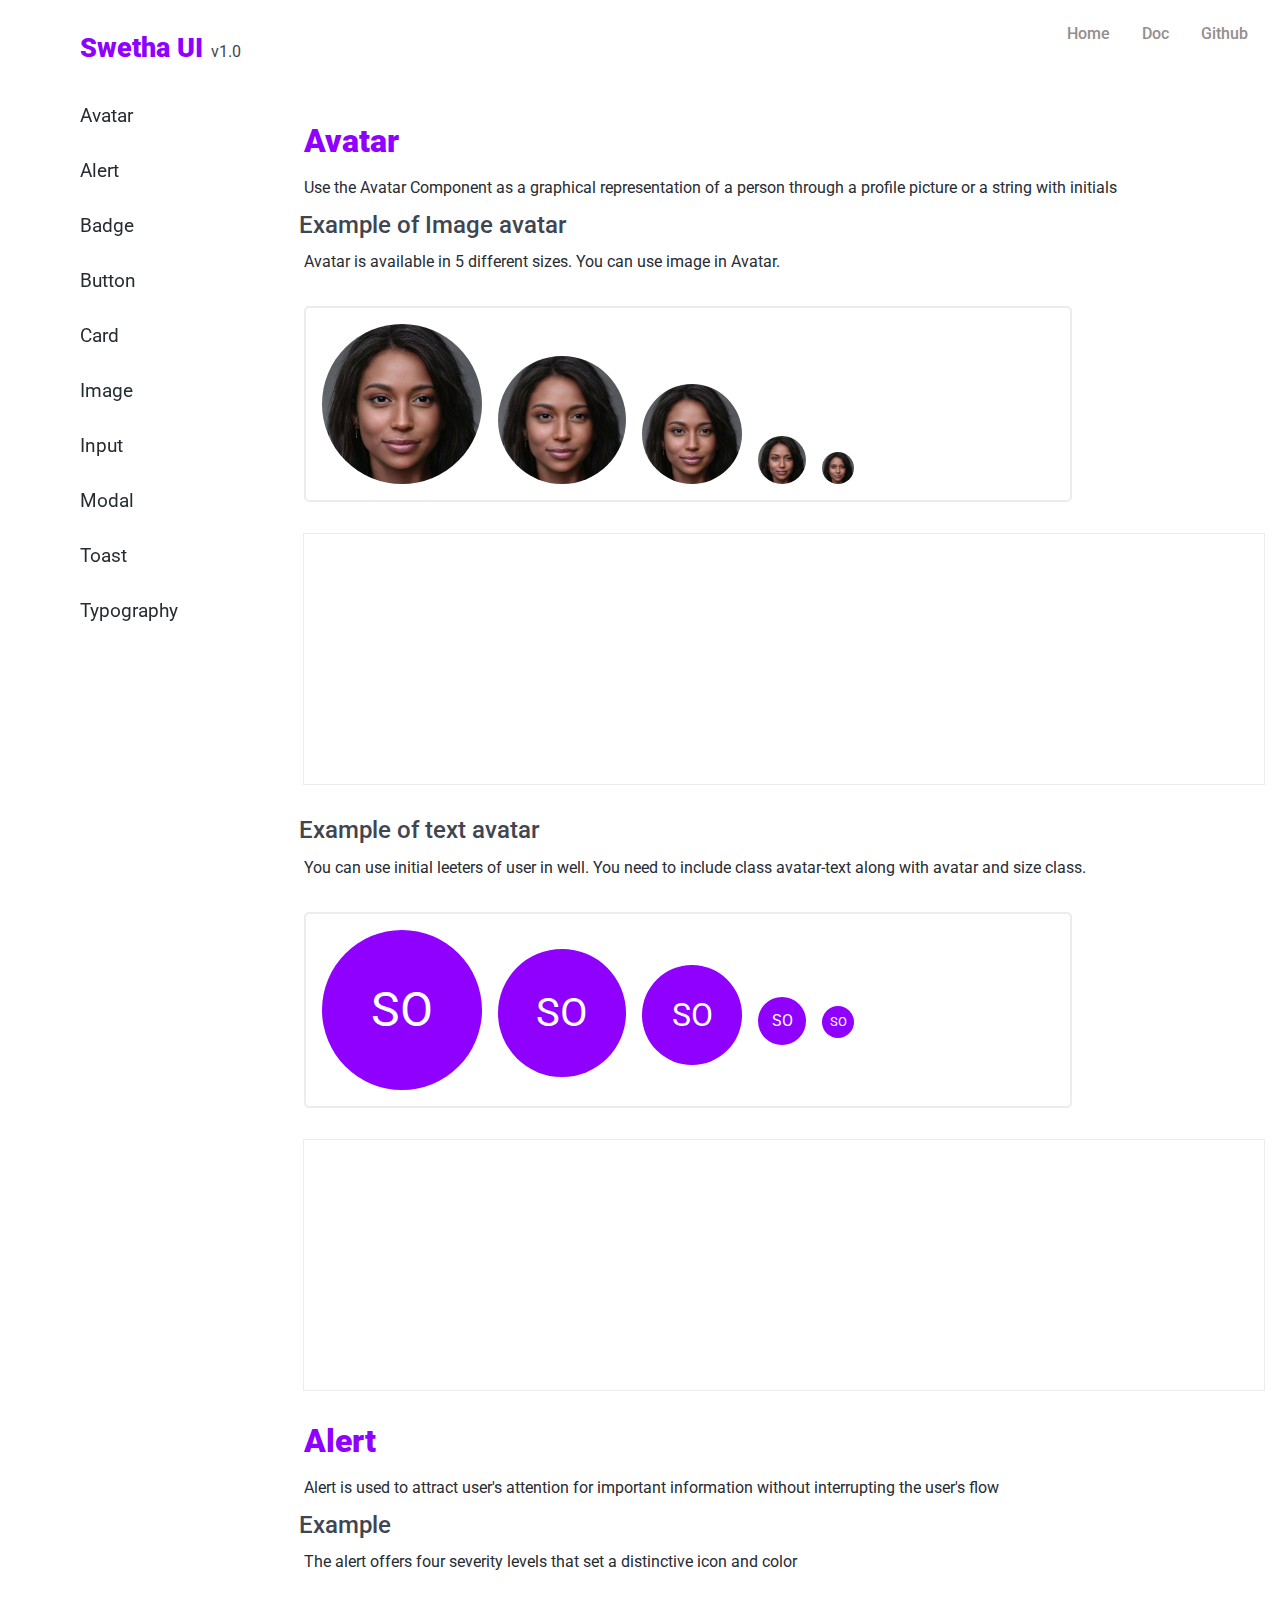
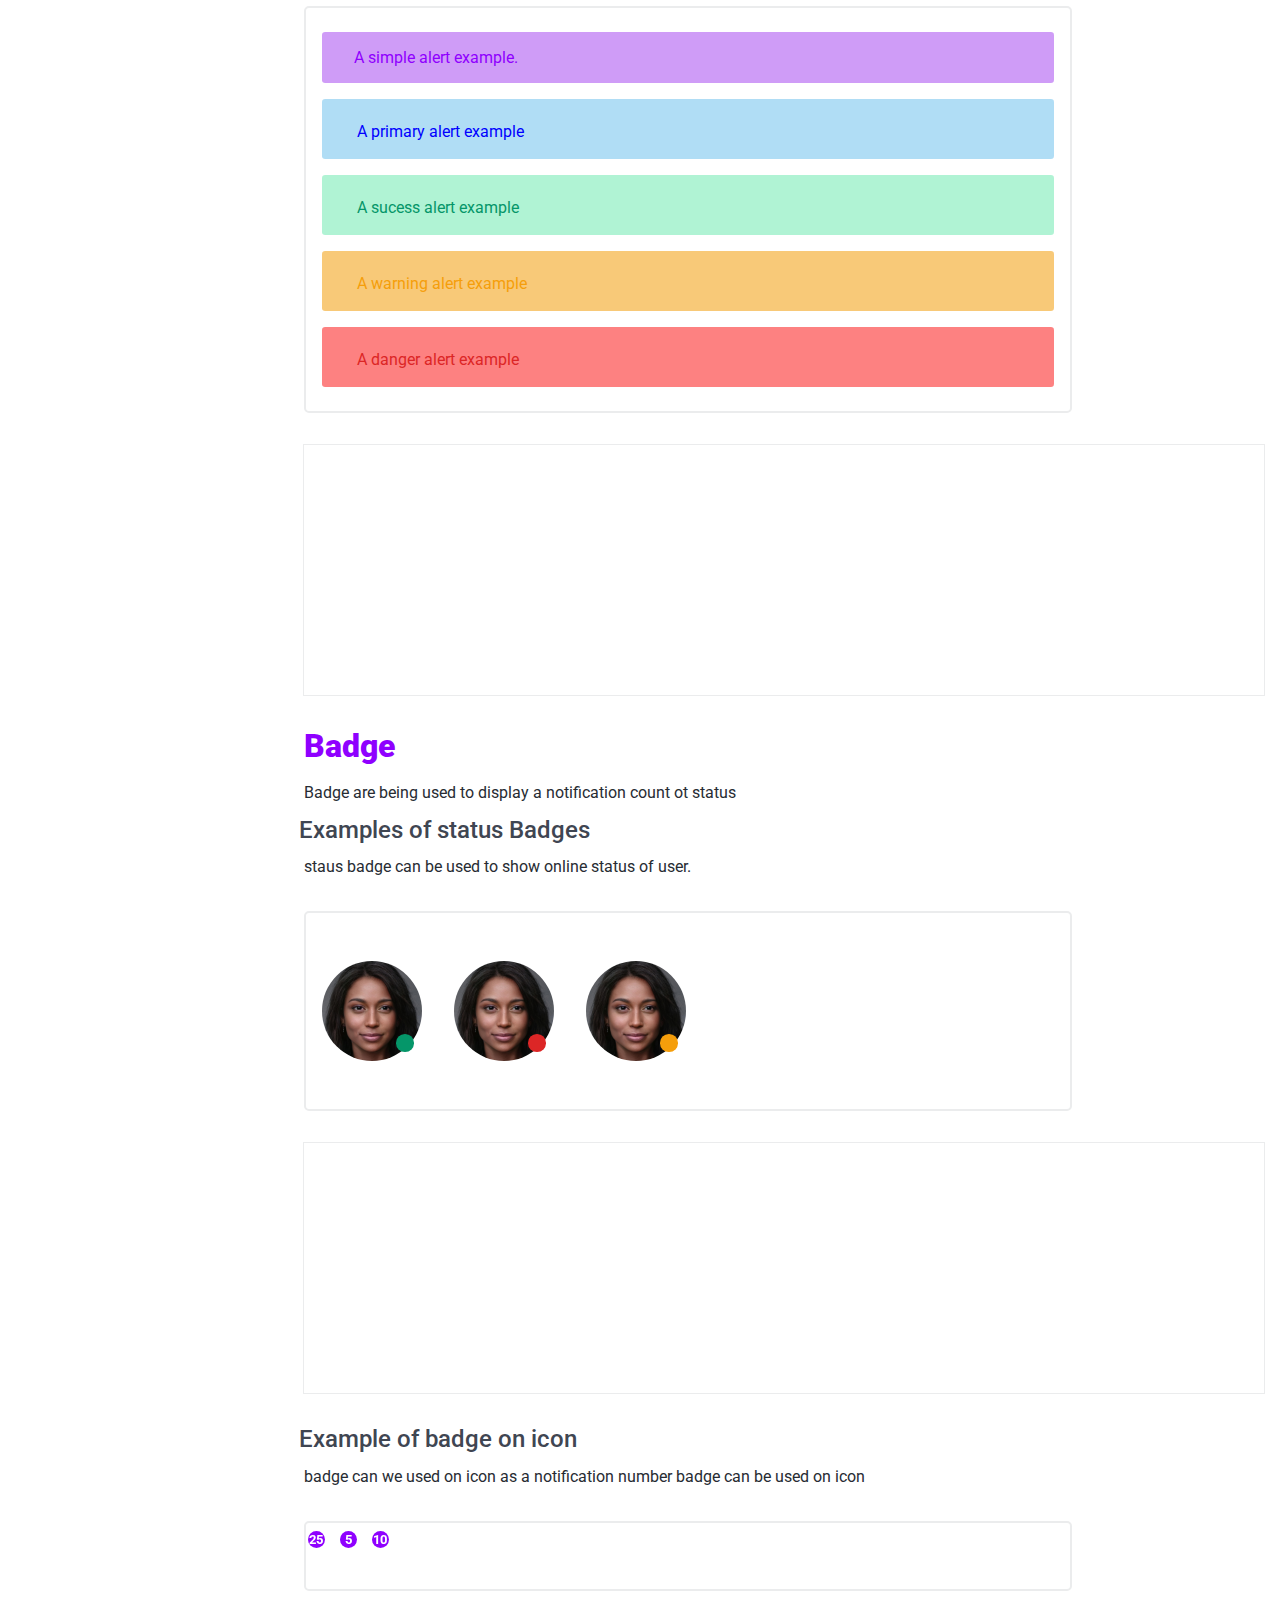
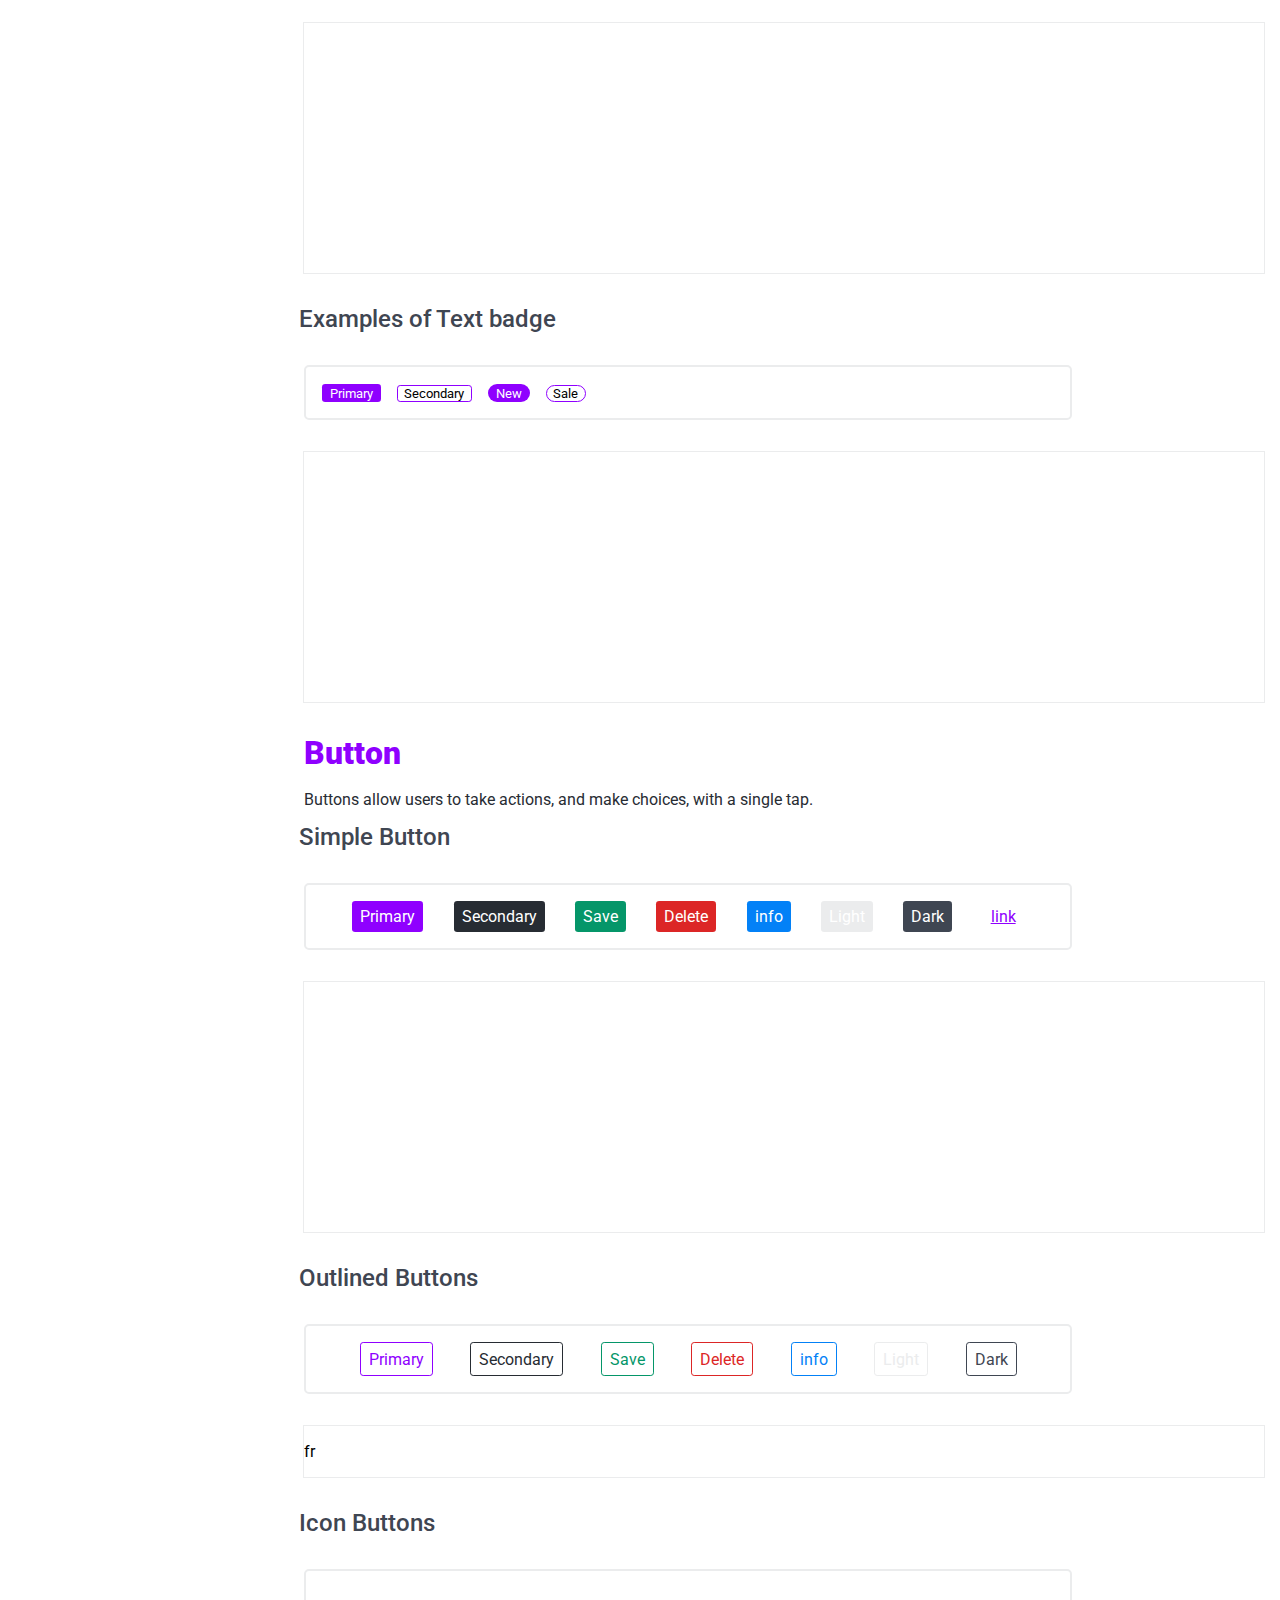
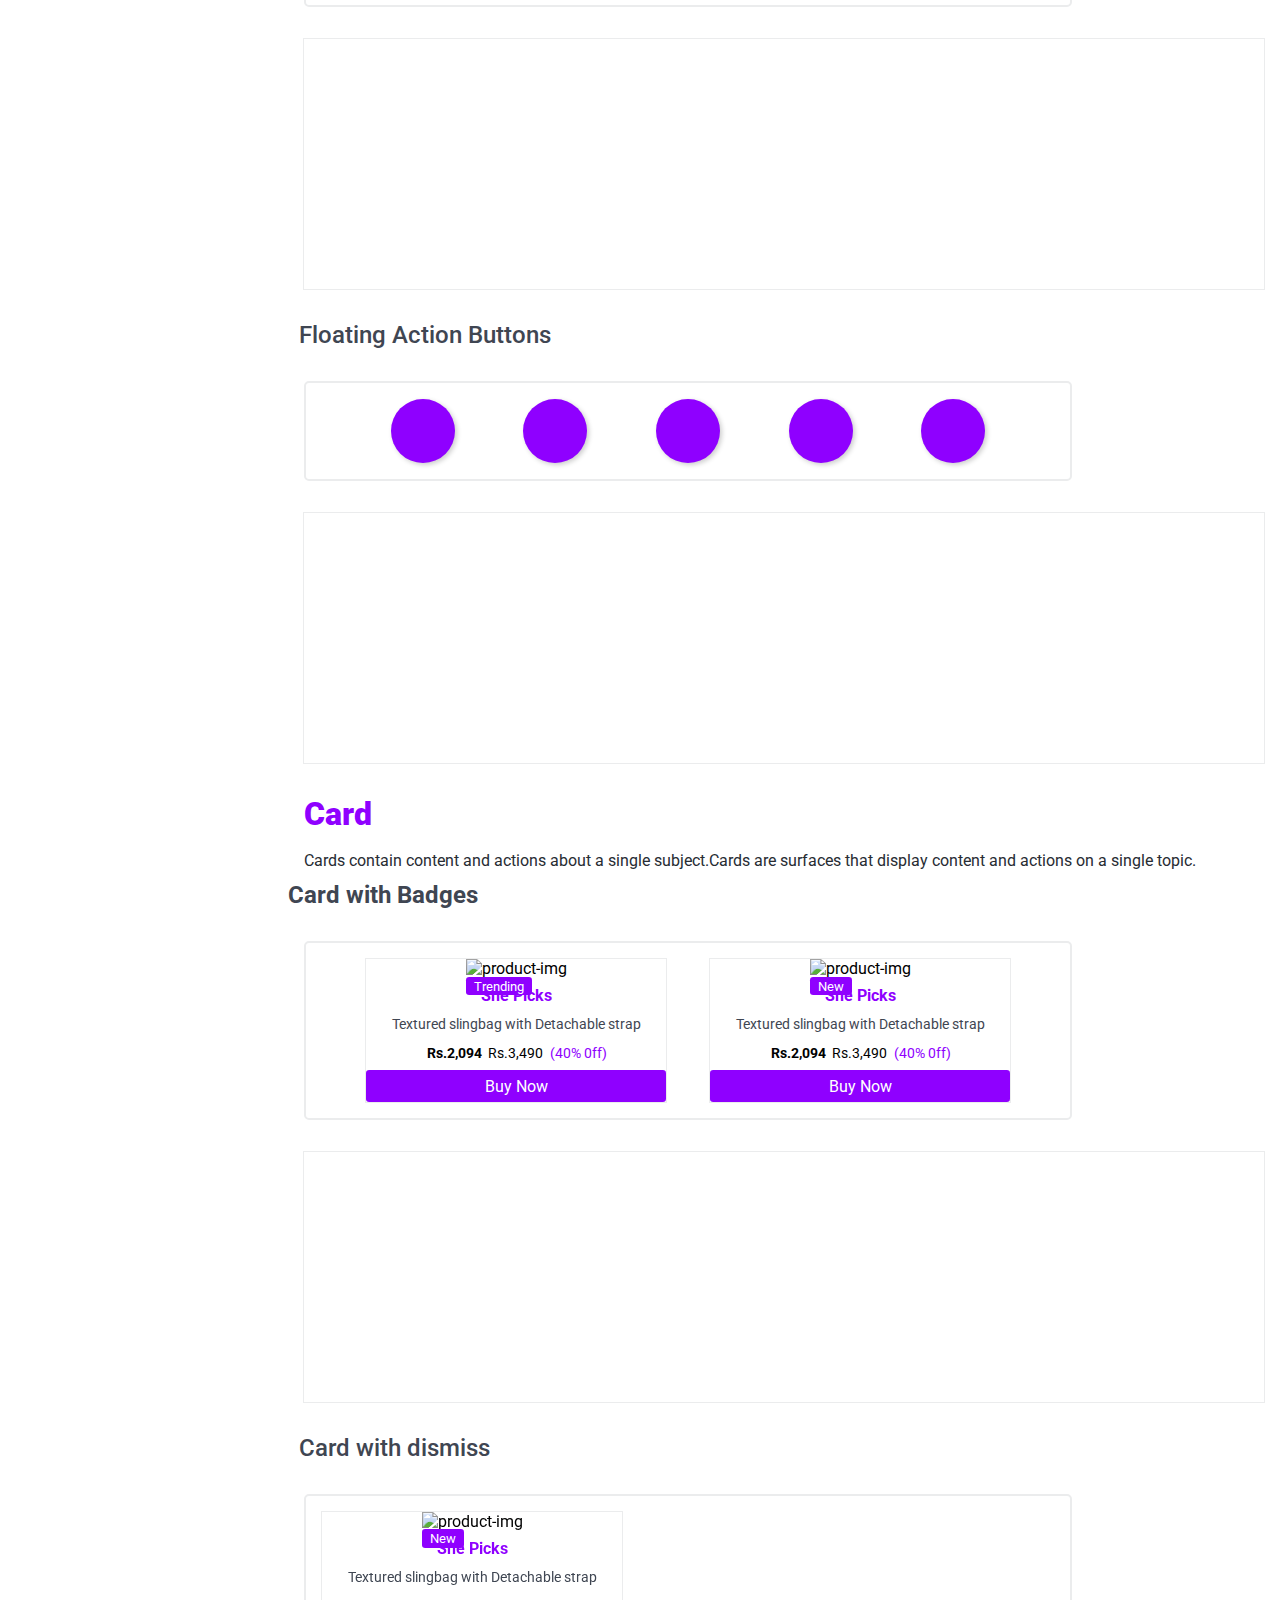
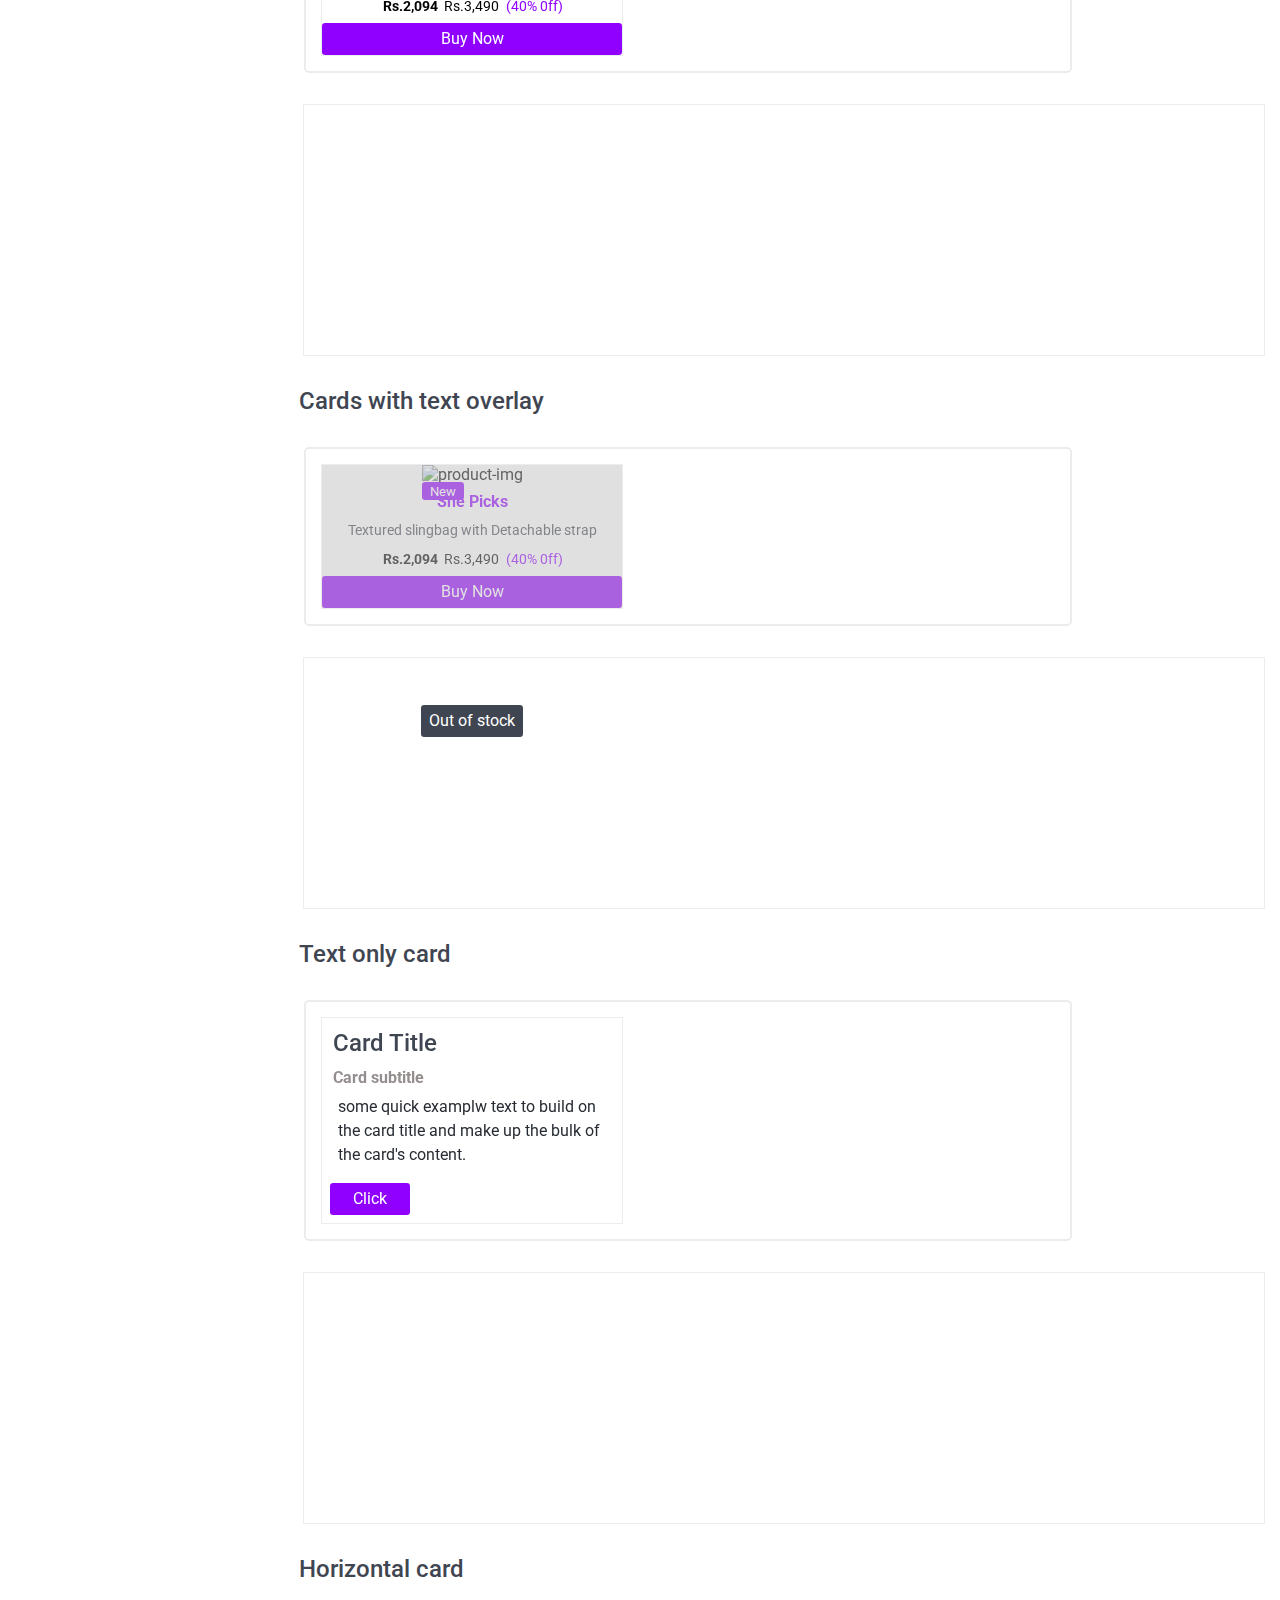
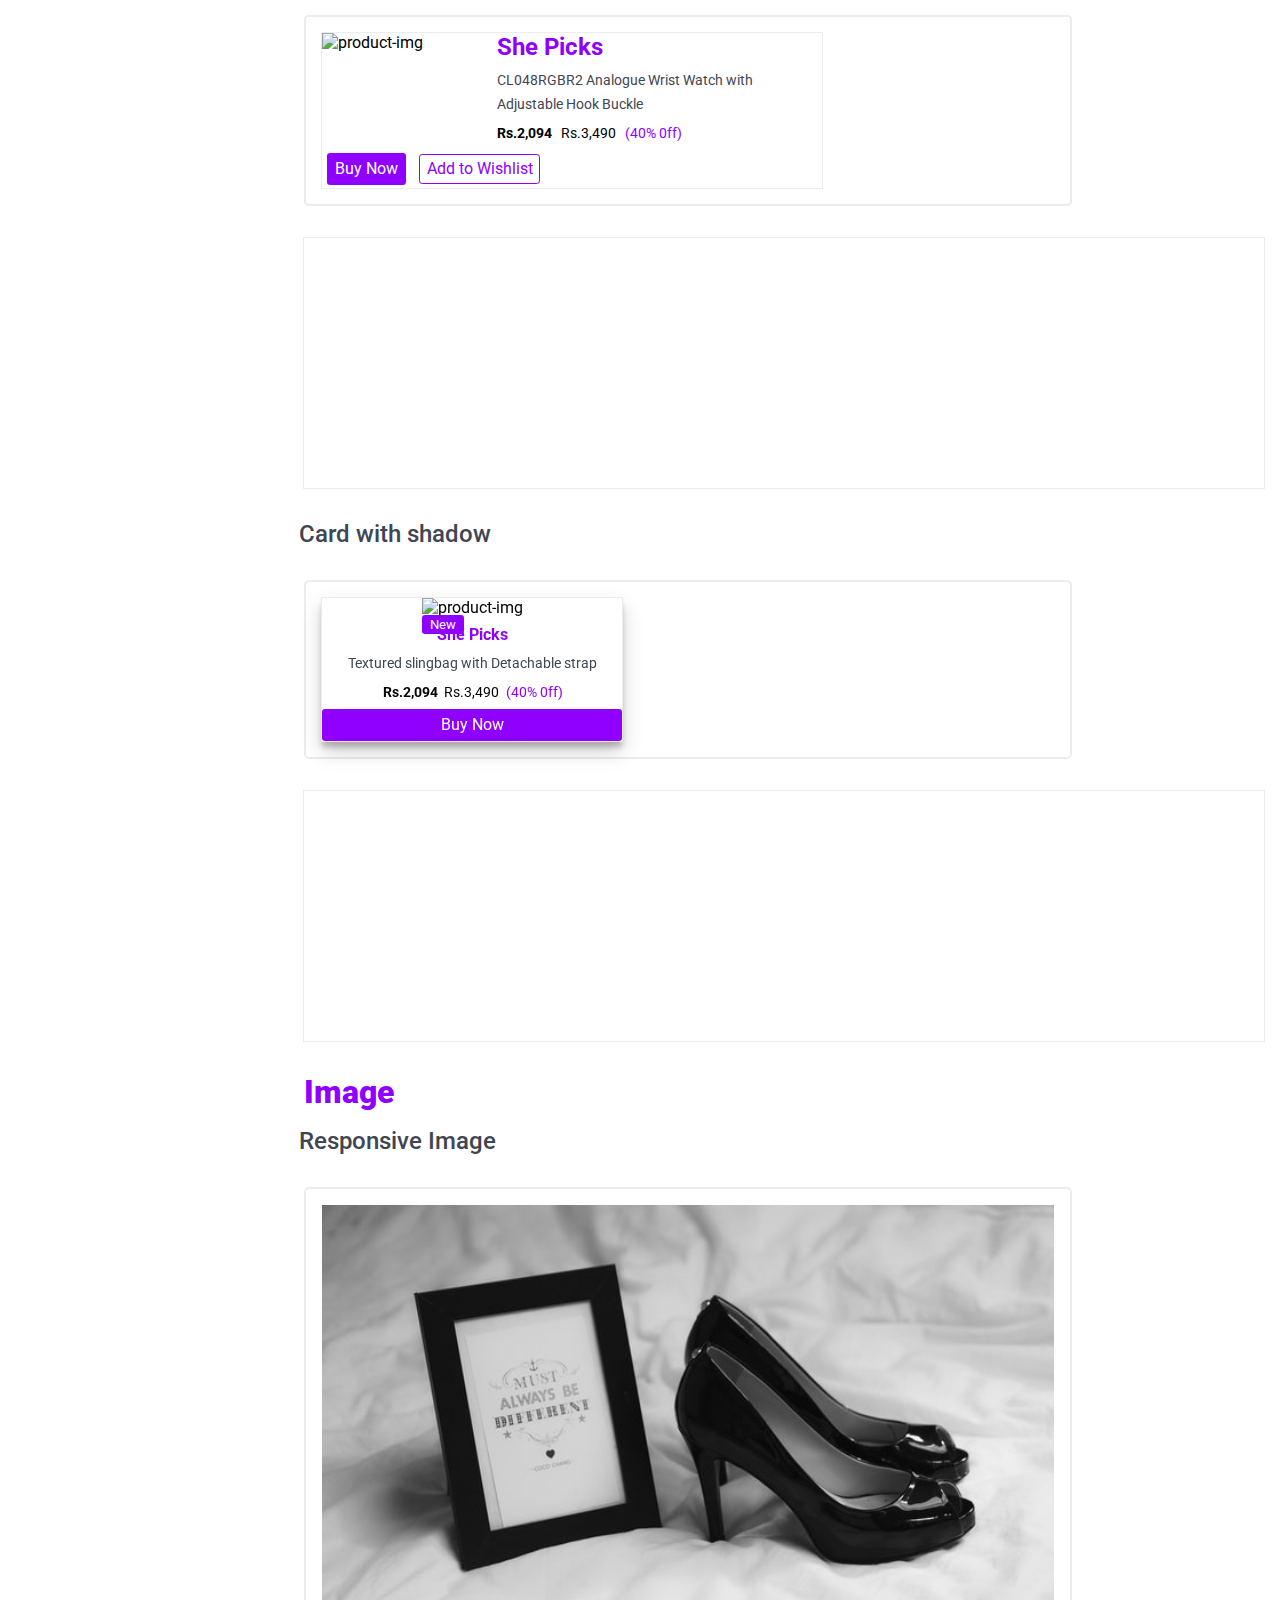
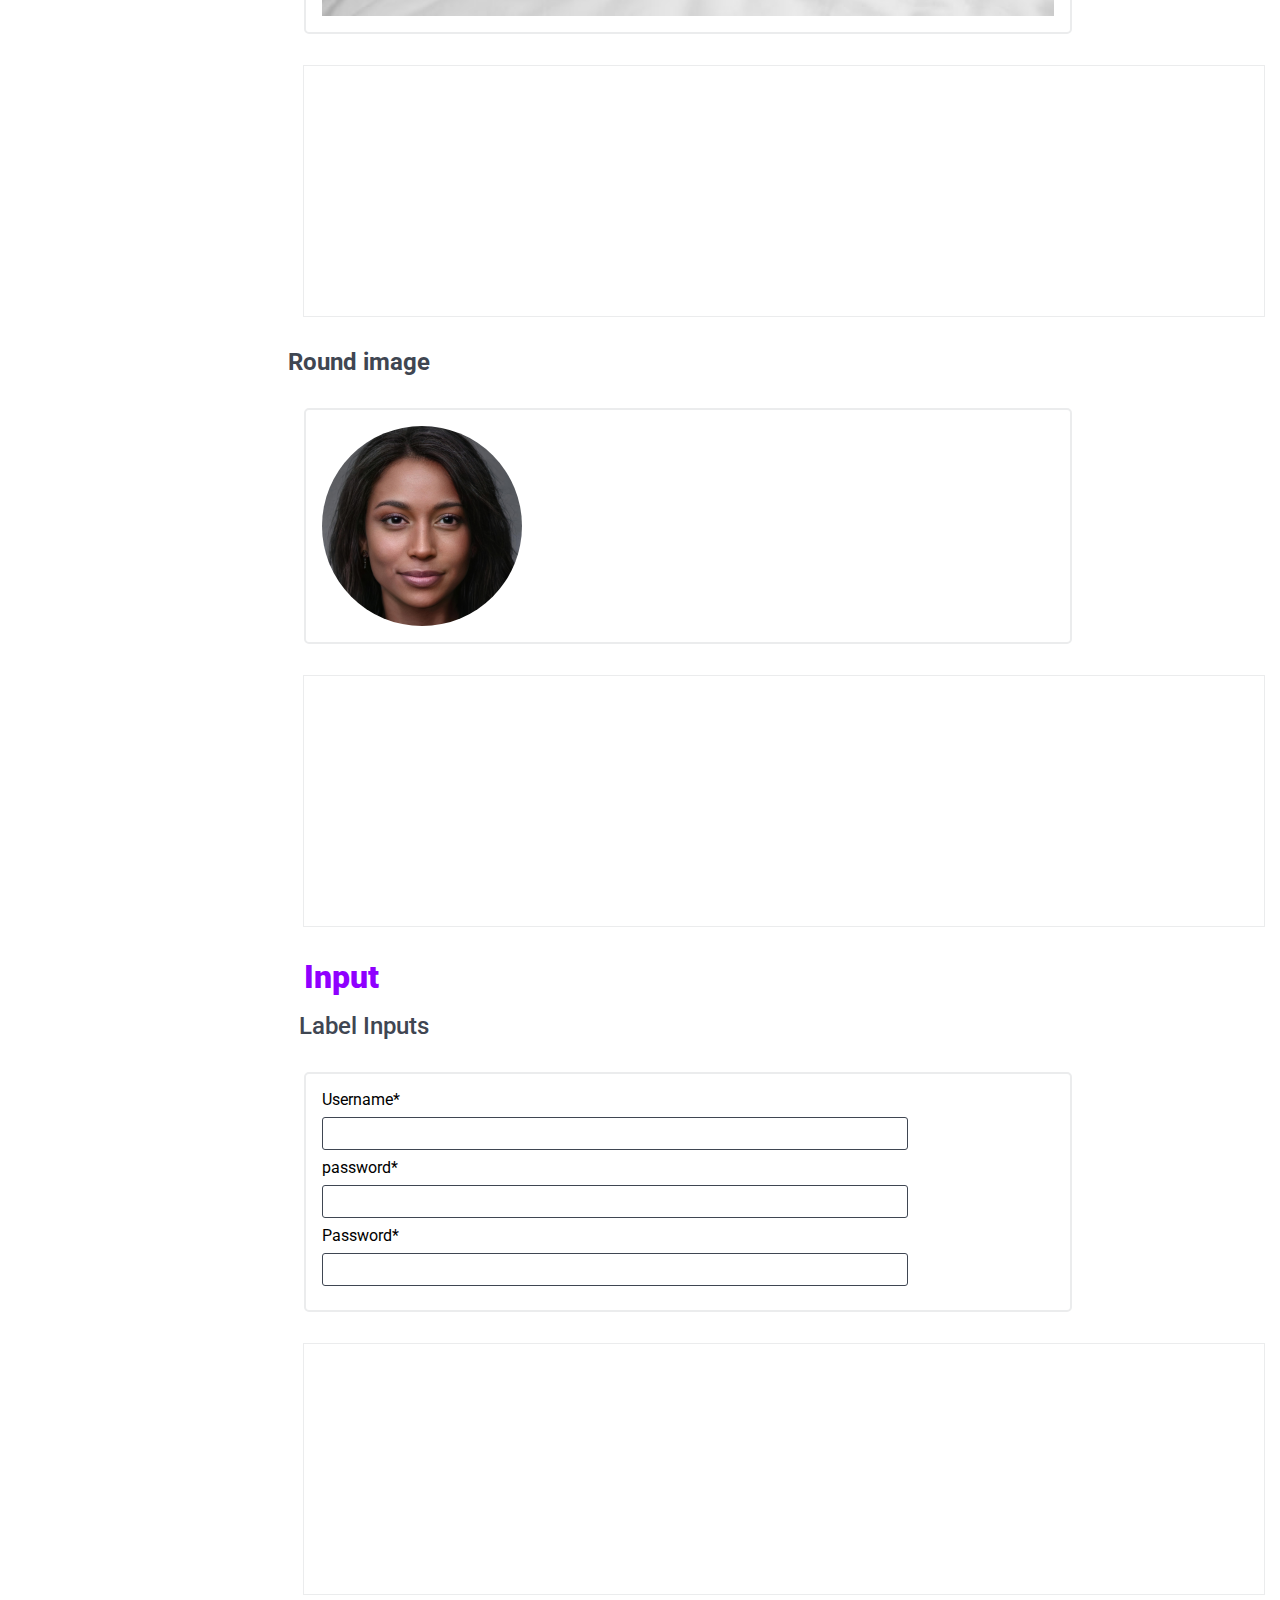
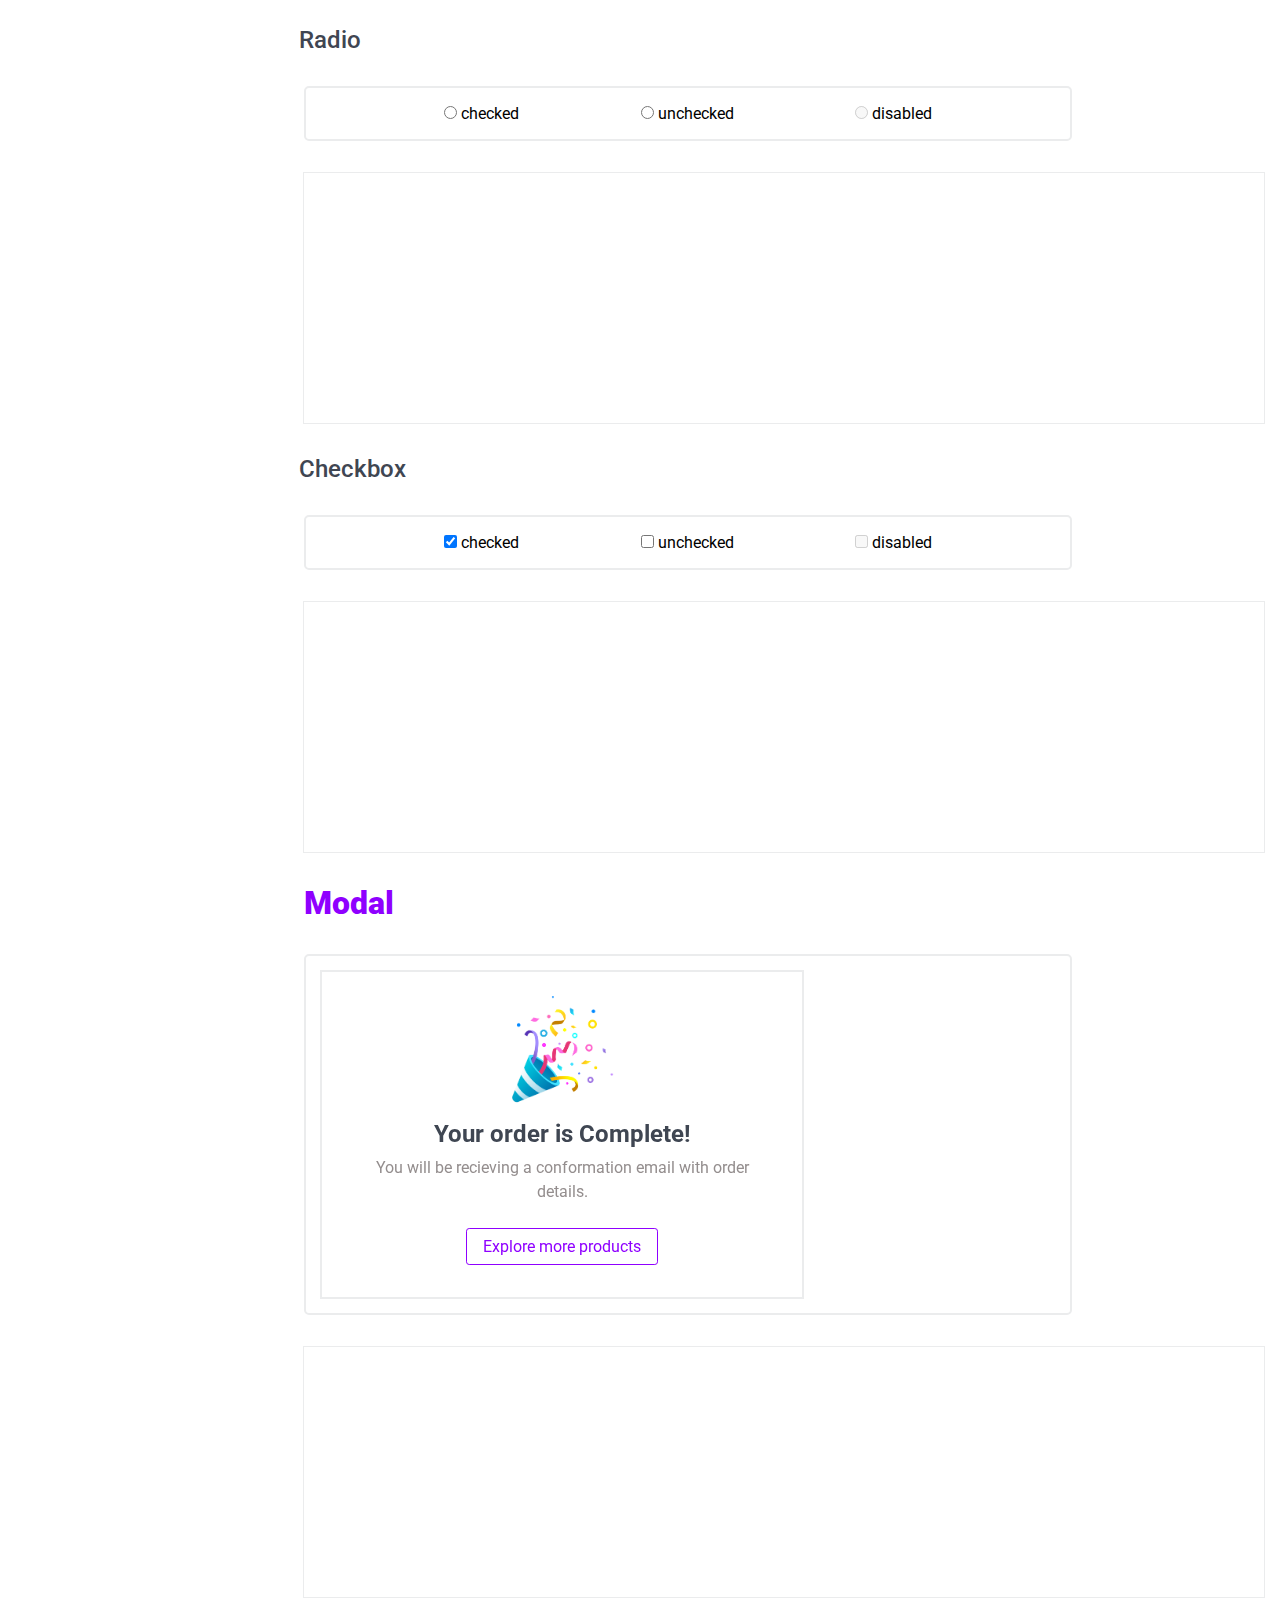
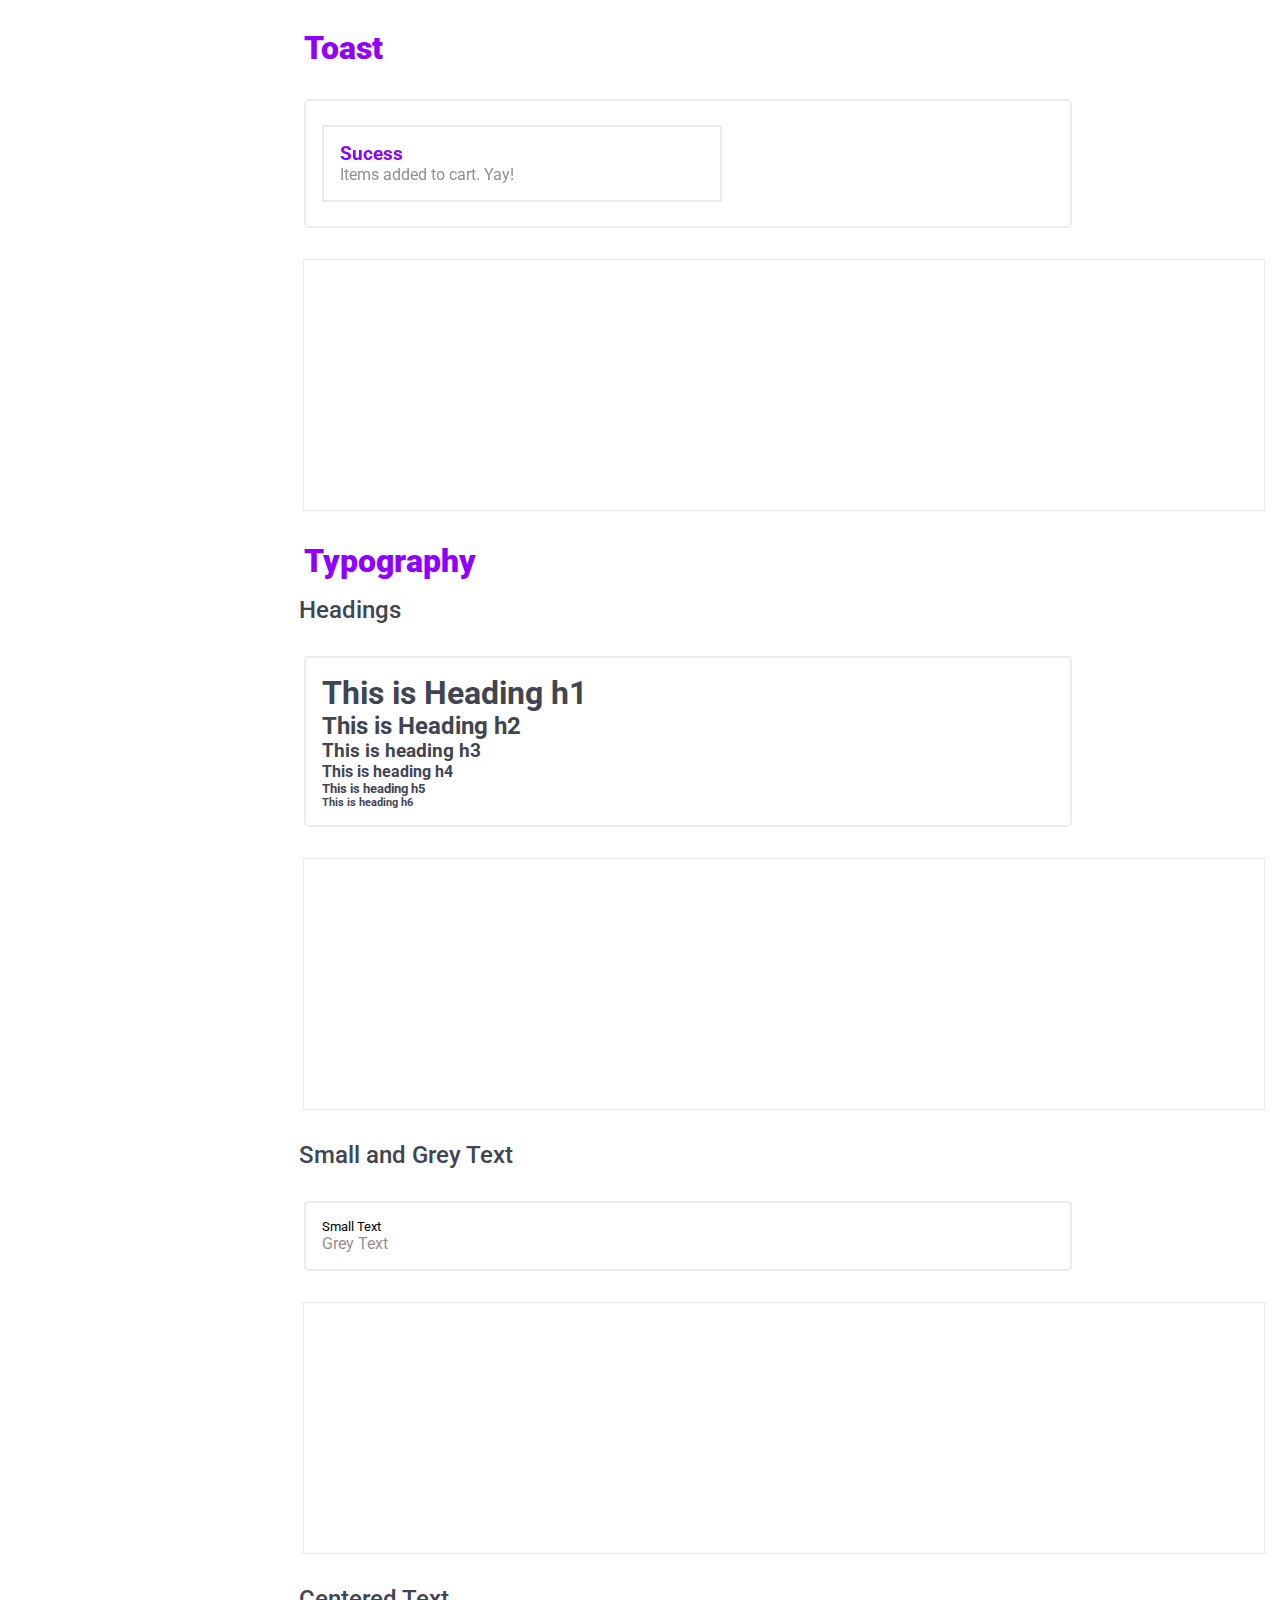
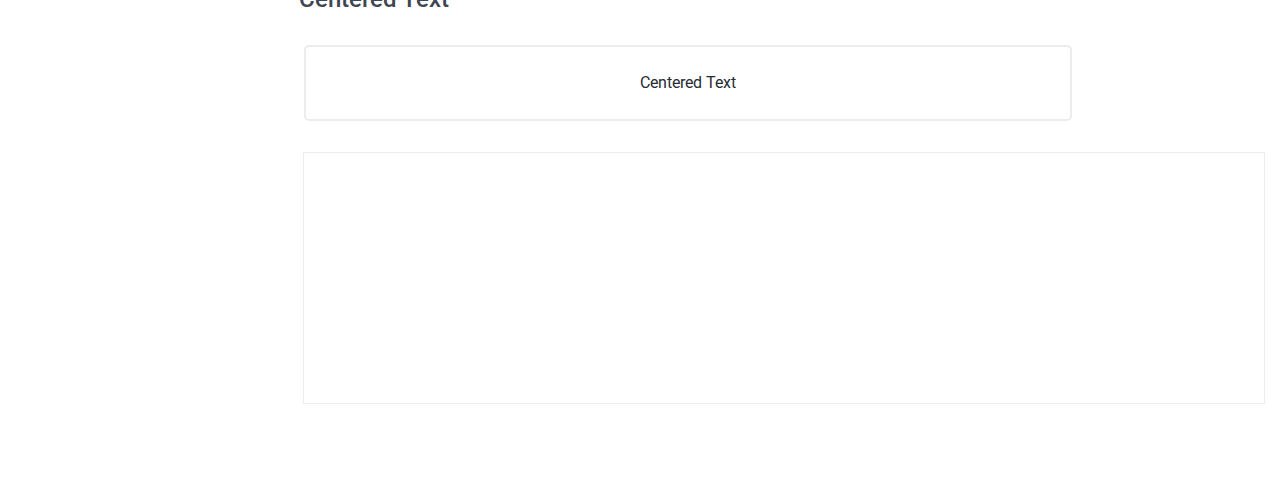
==== commit ca048b56: "refactor: refactored the code" ====
--- a/index.html
+++ b/index.html
@@ -301,9 +301,9 @@
                     <button class="btn o-btn-light">Light</button>
                     <button class="btn o-btn-dark">Dark</button>
                 </div>
-                <div class="code-display">
-                    <code>
-                        <iframe
+                <div class="code-display">fr
+                    <code>
+                        <iame
                             src="https://carbon.now.sh/embed?bg=rgba%28255%2C255%2C255%2C1%29&t=a11y-dark&wt=none&l=auto&width=680&ds=false&dsyoff=20px&dsblur=68px&wc=true&wa=false&pv=56px&ph=56px&ln=false&fl=1&fm=Hack&fs=14px&lh=133%25&si=false&es=2x&wm=false&code=%2520%2520%253Cbutton%2520class%253D%2522btn%2520o-btn-primary%2522%253EPrimary%253C%252Fbutton%253E%250A%2520%2520%2520%2520%2520%2520%2520%2520%2520%2520%2520%2520%2520%2520%2520%2520%2520%2520%2520%2520%250A%2520%2520%253Cbutton%2520class%253D%2522btn%2520o-btn-secondary%2522%253ESecondary%253C%252Fbutton%253E%250A%2520%2520%2520%2520%2520%2520%2520%2520%2520%2520%2520%2520%2520%2520%2520%2520%2520%2520%2520%2520%250A%2520%2520%2520%253Cbutton%2520class%253D%2522btn%2520o-btn-save%2522%253ESave%253C%252Fbutton%253E%250A%2520%2520%2520%2520%2520%2520%2520%2520%2520%2520%2520%2520%2520%2520%2520%2520%2520%2520%2520%250A%2520%2520%2520%253Cbutton%2520class%253D%2522btn%2520o-btn-delete%2522%253EDelete%253C%252Fbutton%253E%250A%2520%2520%2520%2520%2520%2520%2520%2520%2520%2520%2520%2520%2520%2520%2520%2520%2520%2520%2520%2520%250A%2520%2520%2520%253Cbutton%2520class%253D%2522btn%2520o-btn-info%2522%253Einfo%253C%252Fbutton%253E%250A%2520%2520%2520%2520%2520%2520%2520%2520%2520%2520%2520%2520%2520%2520%2520%2520%2520%2520%2520%2520%250A%2520%2520%2520%253Cbutton%2520class%253D%2522btn%2520o-btn-light%2522%253ELight%253C%252Fbutton%253E%250A%2520%2520%2520%2520%2520%2520%2520%2520%2520%2520%2520%2520%2520%2520%2520%2520%2520%2520%2520%2520%250A%2520%2520%2520%253Cbutton%2520class%253D%2522btn%2520o-btn-dark%2522%253EDark%253C%252Fbutton%253E"
                             style="width: 680px; height: 428px; border:0; transform: scale(1); overflow:hidden;"
                             sandbox="allow-scripts allow-same-origin">
@@ -322,8 +322,6 @@
                     <button class="btn-ic shopping-cart"><a href="#"><i class="fa fa-bell "></i></a></button>
 
                     <button class="btn-ic shopping-cart"><a href="#"><i class="fa fa-share-alt"></i></a></button>
-
-                    <button class="btn-ic shopping-cart"><a href="#"><i class="fa-heart-o"></i></a></button>
 
                     <button class="btn-ic shopping-cart"><a href="#">
                             <span class="iconify" data-icon="mdi:cards-heart-outline" data-inline="false"></span>
@@ -523,10 +521,10 @@
                 <div class="code-display">
                     <code>
                         <iframe
-                        src="https://carbon.now.sh/embed?bg=rgba%28255%2C255%2C255%2C1%29&t=a11y-dark&wt=none&l=auto&width=680&ds=false&dsyoff=20px&dsblur=68px&wc=true&wa=false&pv=56px&ph=56px&ln=false&fl=1&fm=Hack&fs=14px&lh=133%25&si=false&es=2x&wm=false&code=%2520%2520%253Cdiv%2520class%253D%2522card-container%2520flex-box%2520text-card%2522%253E%250A%2520%2520%250A%2520%2520%2520%253Ch2%2520class%253D%2522h-2%2522%253ECard%2520Title%253C%252Fh2%253E%250A%2520%2520%2520%250A%2520%2520%2520%2520%253Ch4%2520class%253D%2522h-4%2522%253E%2520Card%2520subtitle%253C%252Fh4%253E%250A%2520%2520%2520%2520%250A%2520%2520%2520%253Cp%253Esome%2520quick%2520examplw%2520text%2520to%2520build%2520on%2520the%2520card%2520title%2520and%2520%2520make%2520up%2520the%2520bulk%2520of%2520the%2520card%27s%2520content.%253C%252Fp%253E%250A%2520%2520%250A%2520%2520%253Cbutton%2520class%253D%2522btn%2520btn-primary%2522%253EClick%253C%252Fbutton%253E%250A%2520%2520%2520%253C%252Fdiv%253E"
-                        style="width: 680px; height: 391px; border:0; transform: scale(1); overflow:hidden;"
-                        sandbox="allow-scripts allow-same-origin">
-                      </iframe>  
+                            src="https://carbon.now.sh/embed?bg=rgba%28255%2C255%2C255%2C1%29&t=a11y-dark&wt=none&l=auto&width=680&ds=false&dsyoff=20px&dsblur=68px&wc=true&wa=false&pv=56px&ph=56px&ln=false&fl=1&fm=Hack&fs=14px&lh=133%25&si=false&es=2x&wm=false&code=%2520%2520%253Cdiv%2520class%253D%2522card-container%2520flex-box%2520text-card%2522%253E%250A%2520%2520%250A%2520%2520%2520%253Ch2%2520class%253D%2522h-2%2522%253ECard%2520Title%253C%252Fh2%253E%250A%2520%2520%2520%250A%2520%2520%2520%2520%253Ch4%2520class%253D%2522h-4%2522%253E%2520Card%2520subtitle%253C%252Fh4%253E%250A%2520%2520%2520%2520%250A%2520%2520%2520%253Cp%253Esome%2520quick%2520examplw%2520text%2520to%2520build%2520on%2520the%2520card%2520title%2520and%2520%2520make%2520up%2520the%2520bulk%2520of%2520the%2520card%27s%2520content.%253C%252Fp%253E%250A%2520%2520%250A%2520%2520%253Cbutton%2520class%253D%2522btn%2520btn-primary%2522%253EClick%253C%252Fbutton%253E%250A%2520%2520%2520%253C%252Fdiv%253E"
+                            style="width: 680px; height: 391px; border:0; transform: scale(1); overflow:hidden;"
+                            sandbox="allow-scripts allow-same-origin">
+                        </iframe>
                     </code>
                 </div>
 
@@ -584,10 +582,10 @@
                 <div class="code-display">
                     <code>
                         <iframe
-  src="https://carbon.now.sh/embed?bg=rgba%28255%2C255%2C255%2C1%29&t=a11y-dark&wt=none&l=auto&width=680&ds=false&dsyoff=20px&dsblur=68px&wc=true&wa=false&pv=56px&ph=56px&ln=false&fl=1&fm=Hack&fs=14px&lh=133%25&si=false&es=2x&wm=false&code=%2520%253Cdiv%2520class%253D%2522horizontal-card-container%2520flex-box%2522%253E%250A%2520%253Cdiv%253E%250A%2520%253Cimg%2520src%253D%2522https%253A%252F%252Fassets.ajio.com%252Fmedias%252Fsys_master%252Froot%252F20210806%252FlMPk%252F610d65677cdb8cb824eedb5f%252Fcarlton_london_brown_cl048rgbr2_analogue_wrist_watch_with_adjustable_hook_buckle.jpg%2522%250Aalt%253D%2522product-img%2522%2520class%253D%2522image-responsive%2520product-img%2520%2520img-container%2522%253E%250A%2520%253C%252Fdiv%253E%250A%250A%253Cdiv%2520class%253D%2522hz-description-container%2520description-container%2522%253E%250A%253Ch2%253EShe%2520Picks%253C%252Fh2%253E%250A%253Cp%253ECL048RGBR2%2520Analogue%2520Wrist%2520Watch%2520with%2520Adjustable%2520Hook%2520Buckle%253C%252Fp%253E%250A%250A%253Cdiv%2520class%253D%2522price-container%2522%253E%250A%2520%253Cspan%2520class%253D%2522discount-price%2522%253ERs.2%252C094%253C%252Fspan%253E%250A%2520%253Cspan%253E%253Cs%253ERs.3%252C490%253C%252Fs%253E%253C%252Fspan%253E%2520%2520%2520%2520%2520%2520%2520%2520%2520%2520%2520%2520%2520%2520%2520%2520%2520%2520%2520%2520%2520%2520%2520%2520%2520%2520%2520%2520%2520%250A%2520%253Cspan%2520class%253D%2522discount-percent%2522%253E%2840%2525%25200ff%29%253C%252Fspan%253E%250A%2520%253C%252Fdiv%253E%250A%2520%253C%252Fdiv%253E%250A%250A%250A%2520%2520%253Cdiv%2520class%253D%2522hz-btn-container%2520flex-box-default%2522%253E%250A%2520%2520%253Cdiv%2520class%253D%2522txt-btn%2522%253E%250A%2520%2520%253Cbutton%2520class%253D%2522btn%2520btn-primary%2522%253EBuy%2520Now%253C%252Fbutton%253E%250A%2520%2520%253Cbutton%2520class%253D%2522btn%2520o-btn-primary%2522%253EAdd%2520to%2520Wishlist%253C%252Fbutton%253E%250A%2520%2520%253C%252Fdiv%253E%250A%2520%2520%250A%2520%2520%253Cdiv%2520class%253D%2522btn-card-icons%2522%253E%250A%2520%2520%253Cbutton%2520class%253D%2522btn-ic%2520shopping-cart%2522%253E%253Ca%2520href%253D%2522%2523%2522%253E%250A%2520%2520%253Cspan%2520class%253D%2522iconify%2522%2520data-icon%253D%2522mdi%253Acards-heart-outline%2522%250A%2520%2520data-inline%253D%2522false%2522%253E%253C%252Fspan%253E%2520%253C%252Fa%253E%253C%252Fbutton%253E%250A%2520%2520%2520%253Cbutton%2520class%253D%2522btn-ic%2520shopping-cart%2522%253E%253Ca%2520href%253D%2522%2523%2522%253E%250A%2520%2520%2520%253Cspan%2520class%253D%2522iconify%2522%2520data-icon%253D%2522ic%253Asharp-share%2522%2520data-inline%253D%2522false%2522%253E%253C%252Fspan%253E%253C%252Fa%253E%253C%252Fbutton%253E%250A%2520%253Cbutton%2520class%253D%2522btn-ic%2520shopping-cart%2522%253E%253Ca%2520href%253D%2522%2523%2522%253E%250A%253Cspan%2520class%253D%2522iconify%2522%2520data-icon%253D%2522ph%253Adots-three-outline-vertical-fill%2522%2520data-inline%253D%2522false%2522%253E%253C%252Fspan%253E%250A%2520%253C%252Fa%253E%253C%252Fbutton%253E%250A%253C%252Fdiv%253E%250A%253C%252Fdiv%253E%250A%2520%253C%252Fdiv%253E%250A"
-  style="width: 680px; height: 1005px; border:0; transform: scale(1); overflow:hidden;"
-  sandbox="allow-scripts allow-same-origin">
-</iframe>
+                            src="https://carbon.now.sh/embed?bg=rgba%28255%2C255%2C255%2C1%29&t=a11y-dark&wt=none&l=auto&width=680&ds=false&dsyoff=20px&dsblur=68px&wc=true&wa=false&pv=56px&ph=56px&ln=false&fl=1&fm=Hack&fs=14px&lh=133%25&si=false&es=2x&wm=false&code=%2520%253Cdiv%2520class%253D%2522horizontal-card-container%2520flex-box%2522%253E%250A%2520%253Cdiv%253E%250A%2520%253Cimg%2520src%253D%2522https%253A%252F%252Fassets.ajio.com%252Fmedias%252Fsys_master%252Froot%252F20210806%252FlMPk%252F610d65677cdb8cb824eedb5f%252Fcarlton_london_brown_cl048rgbr2_analogue_wrist_watch_with_adjustable_hook_buckle.jpg%2522%250Aalt%253D%2522product-img%2522%2520class%253D%2522image-responsive%2520product-img%2520%2520img-container%2522%253E%250A%2520%253C%252Fdiv%253E%250A%250A%253Cdiv%2520class%253D%2522hz-description-container%2520description-container%2522%253E%250A%253Ch2%253EShe%2520Picks%253C%252Fh2%253E%250A%253Cp%253ECL048RGBR2%2520Analogue%2520Wrist%2520Watch%2520with%2520Adjustable%2520Hook%2520Buckle%253C%252Fp%253E%250A%250A%253Cdiv%2520class%253D%2522price-container%2522%253E%250A%2520%253Cspan%2520class%253D%2522discount-price%2522%253ERs.2%252C094%253C%252Fspan%253E%250A%2520%253Cspan%253E%253Cs%253ERs.3%252C490%253C%252Fs%253E%253C%252Fspan%253E%2520%2520%2520%2520%2520%2520%2520%2520%2520%2520%2520%2520%2520%2520%2520%2520%2520%2520%2520%2520%2520%2520%2520%2520%2520%2520%2520%2520%2520%250A%2520%253Cspan%2520class%253D%2522discount-percent%2522%253E%2840%2525%25200ff%29%253C%252Fspan%253E%250A%2520%253C%252Fdiv%253E%250A%2520%253C%252Fdiv%253E%250A%250A%250A%2520%2520%253Cdiv%2520class%253D%2522hz-btn-container%2520flex-box-default%2522%253E%250A%2520%2520%253Cdiv%2520class%253D%2522txt-btn%2522%253E%250A%2520%2520%253Cbutton%2520class%253D%2522btn%2520btn-primary%2522%253EBuy%2520Now%253C%252Fbutton%253E%250A%2520%2520%253Cbutton%2520class%253D%2522btn%2520o-btn-primary%2522%253EAdd%2520to%2520Wishlist%253C%252Fbutton%253E%250A%2520%2520%253C%252Fdiv%253E%250A%2520%2520%250A%2520%2520%253Cdiv%2520class%253D%2522btn-card-icons%2522%253E%250A%2520%2520%253Cbutton%2520class%253D%2522btn-ic%2520shopping-cart%2522%253E%253Ca%2520href%253D%2522%2523%2522%253E%250A%2520%2520%253Cspan%2520class%253D%2522iconify%2522%2520data-icon%253D%2522mdi%253Acards-heart-outline%2522%250A%2520%2520data-inline%253D%2522false%2522%253E%253C%252Fspan%253E%2520%253C%252Fa%253E%253C%252Fbutton%253E%250A%2520%2520%2520%253Cbutton%2520class%253D%2522btn-ic%2520shopping-cart%2522%253E%253Ca%2520href%253D%2522%2523%2522%253E%250A%2520%2520%2520%253Cspan%2520class%253D%2522iconify%2522%2520data-icon%253D%2522ic%253Asharp-share%2522%2520data-inline%253D%2522false%2522%253E%253C%252Fspan%253E%253C%252Fa%253E%253C%252Fbutton%253E%250A%2520%253Cbutton%2520class%253D%2522btn-ic%2520shopping-cart%2522%253E%253Ca%2520href%253D%2522%2523%2522%253E%250A%253Cspan%2520class%253D%2522iconify%2522%2520data-icon%253D%2522ph%253Adots-three-outline-vertical-fill%2522%2520data-inline%253D%2522false%2522%253E%253C%252Fspan%253E%250A%2520%253C%252Fa%253E%253C%252Fbutton%253E%250A%253C%252Fdiv%253E%250A%253C%252Fdiv%253E%250A%2520%253C%252Fdiv%253E%250A"
+                            style="width: 680px; height: 1005px; border:0; transform: scale(1); overflow:hidden;"
+                            sandbox="allow-scripts allow-same-origin">
+                        </iframe>
                     </code>
                 </div>
                 <h2 class="h-2">Card with shadow</h2>
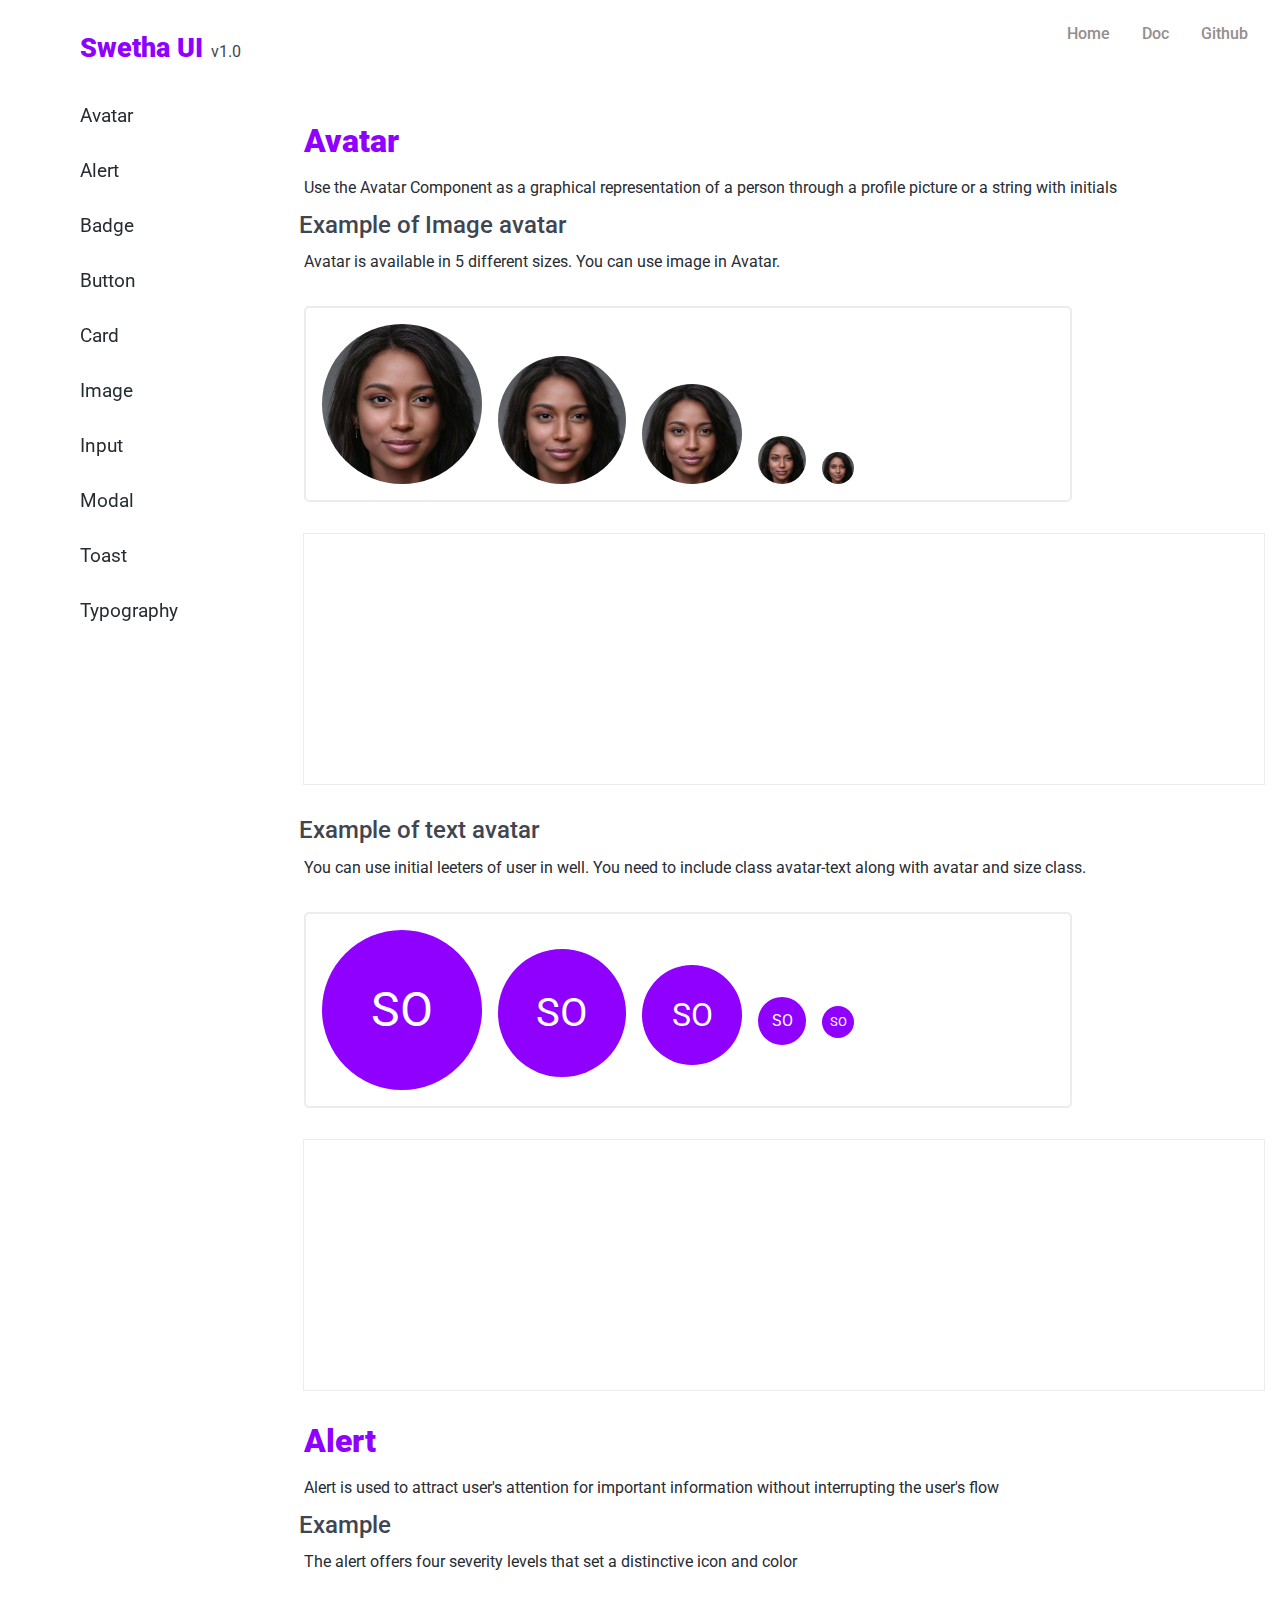
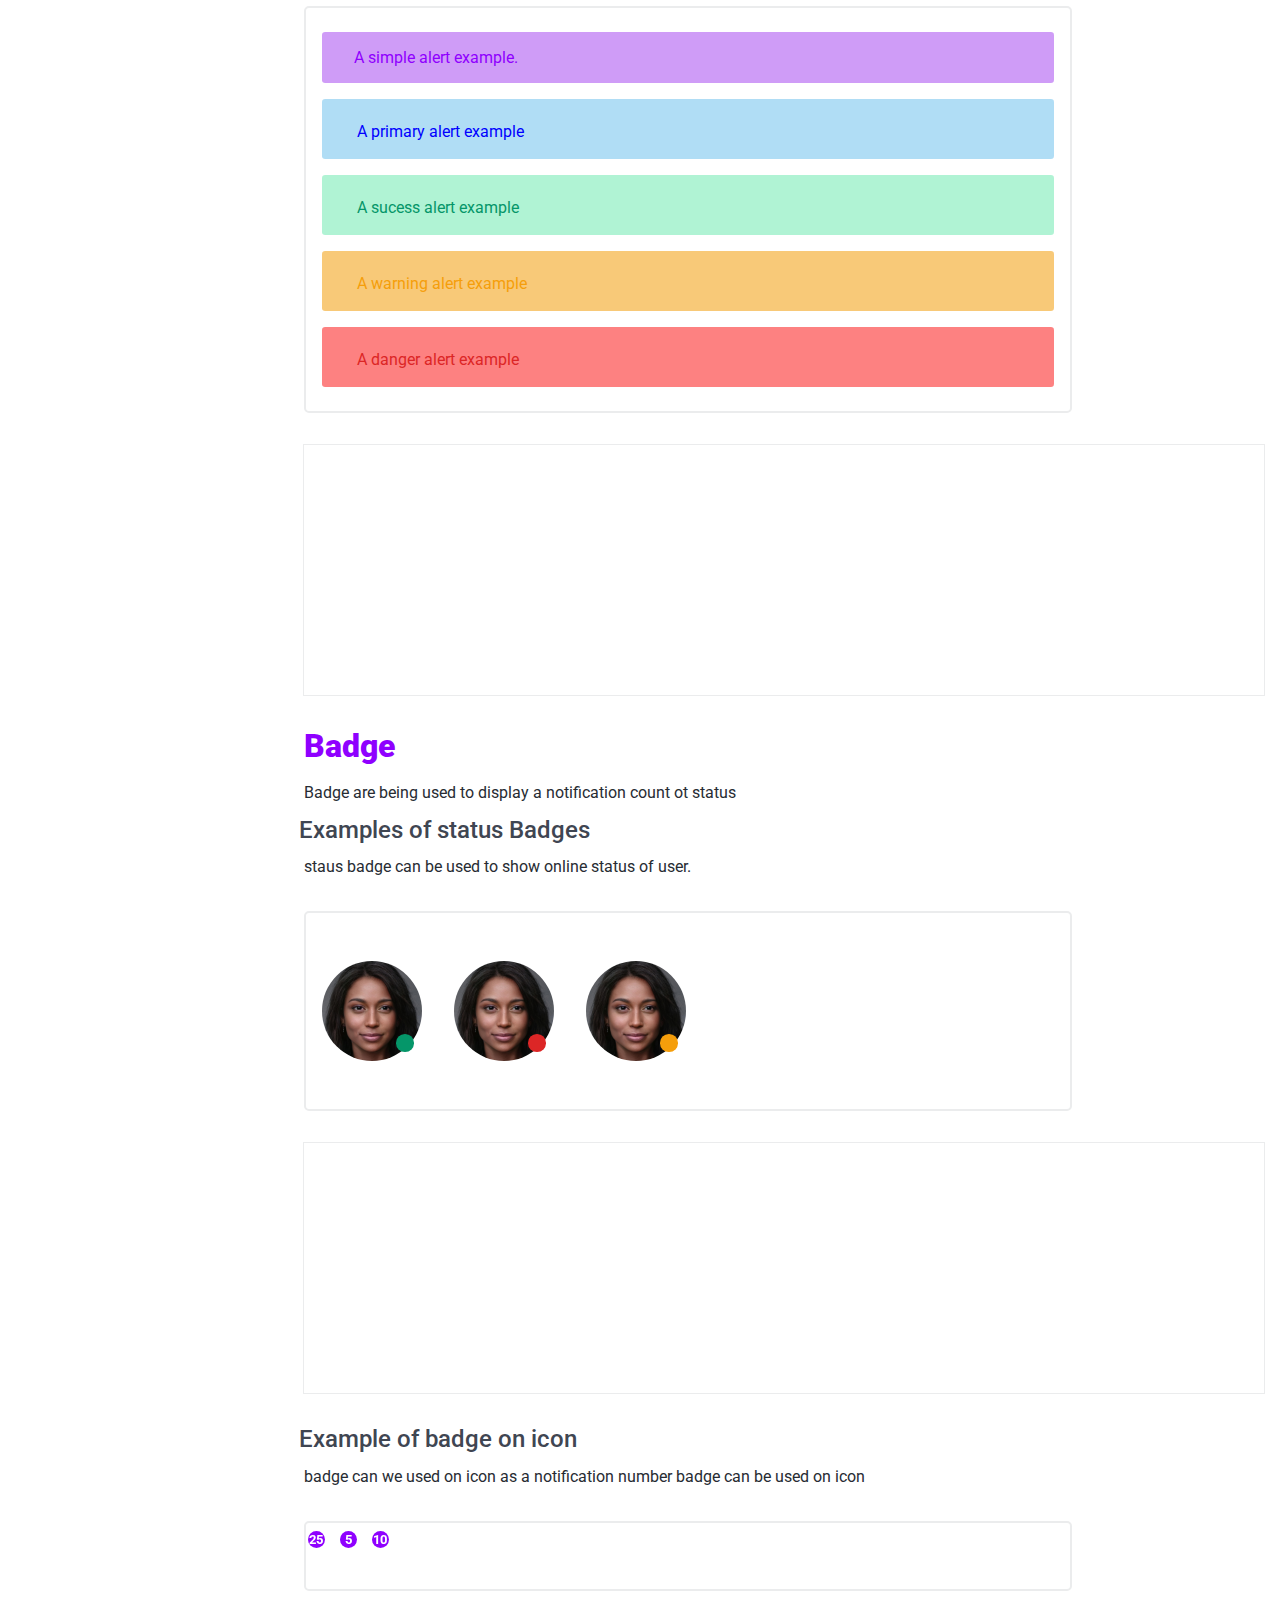
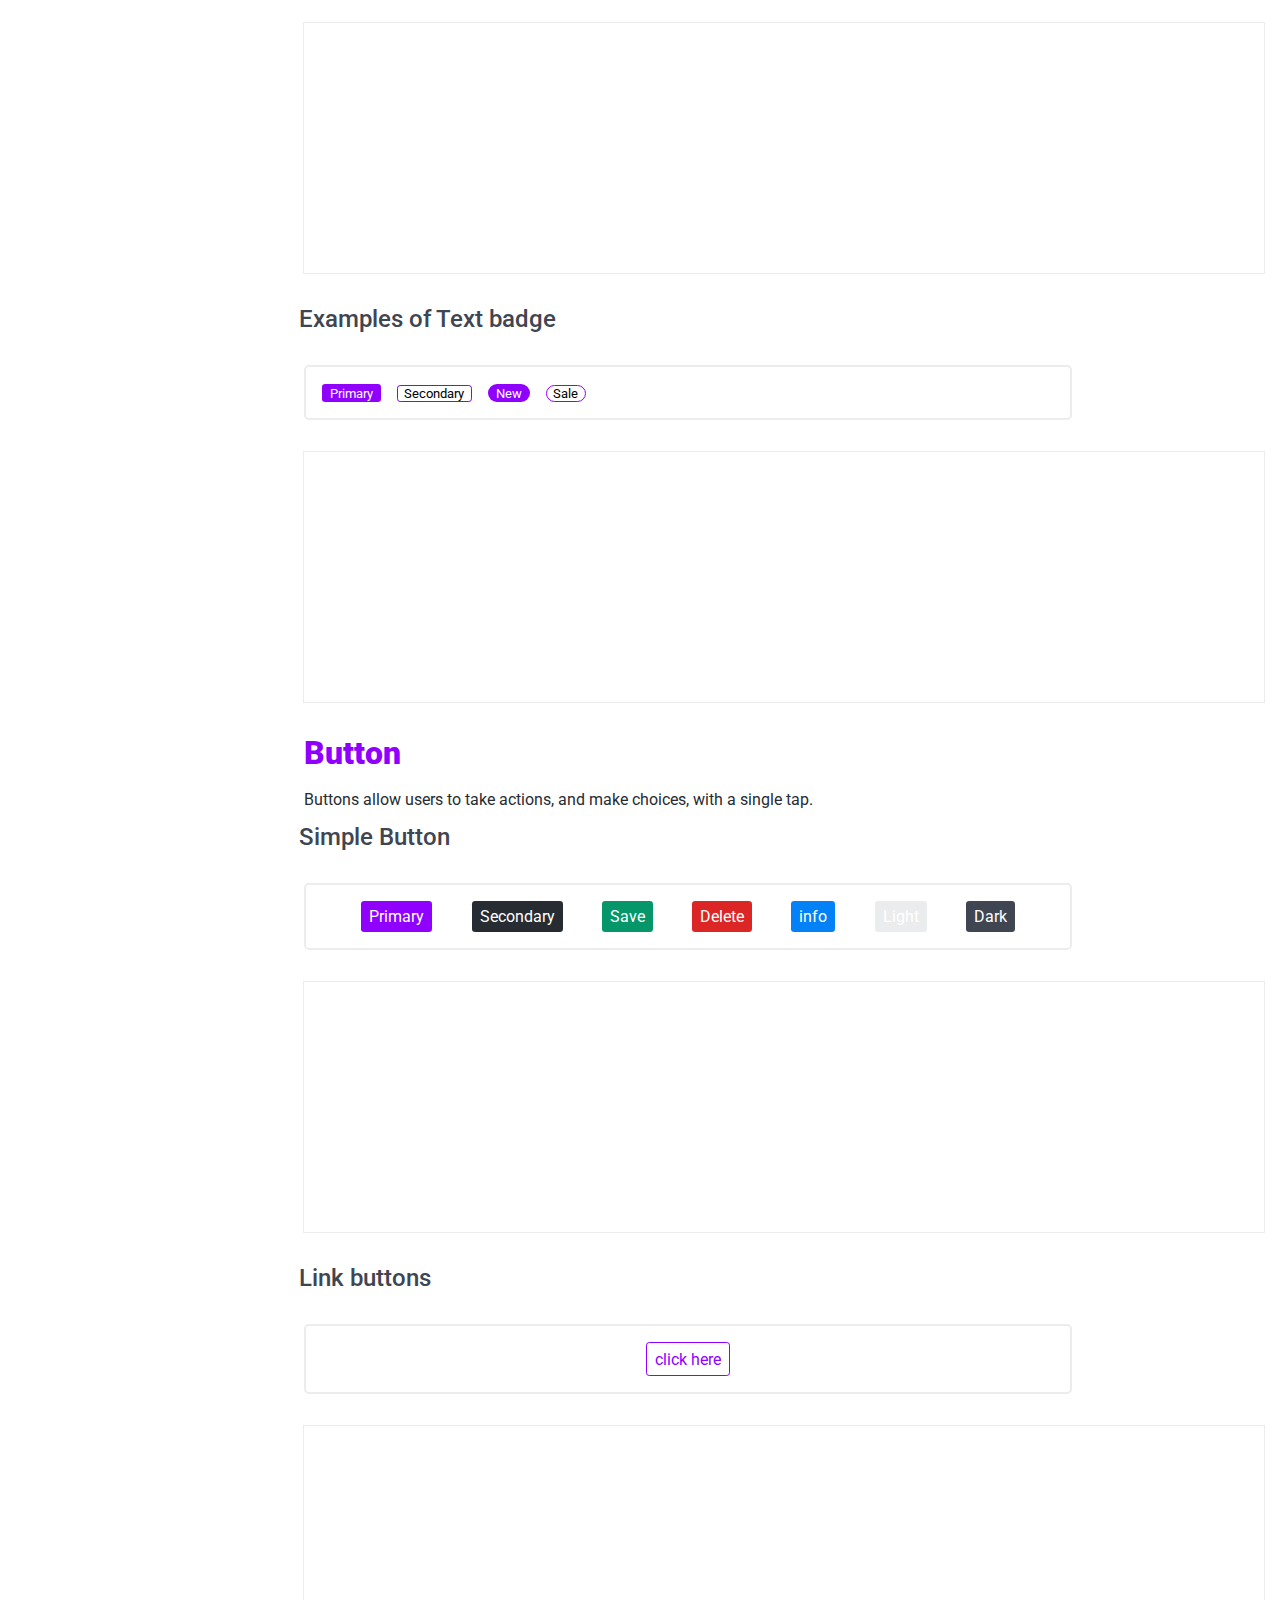
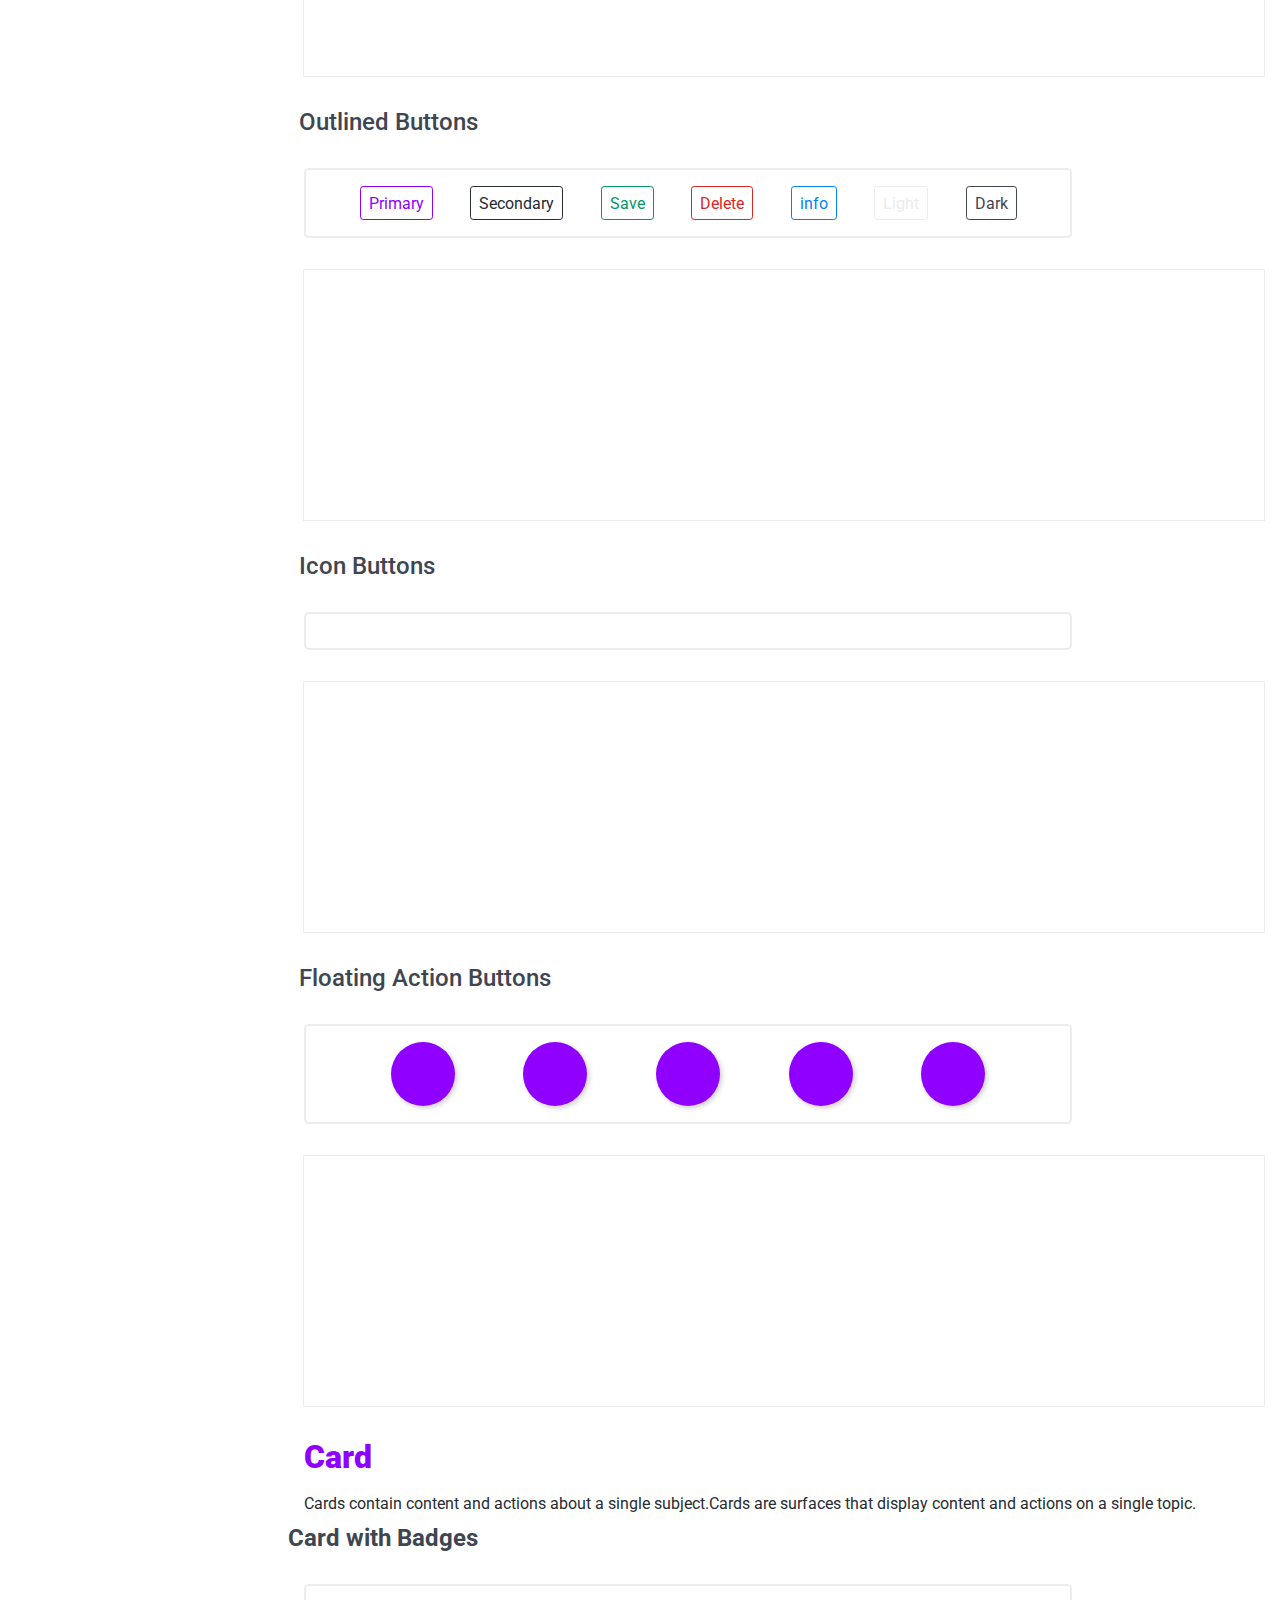
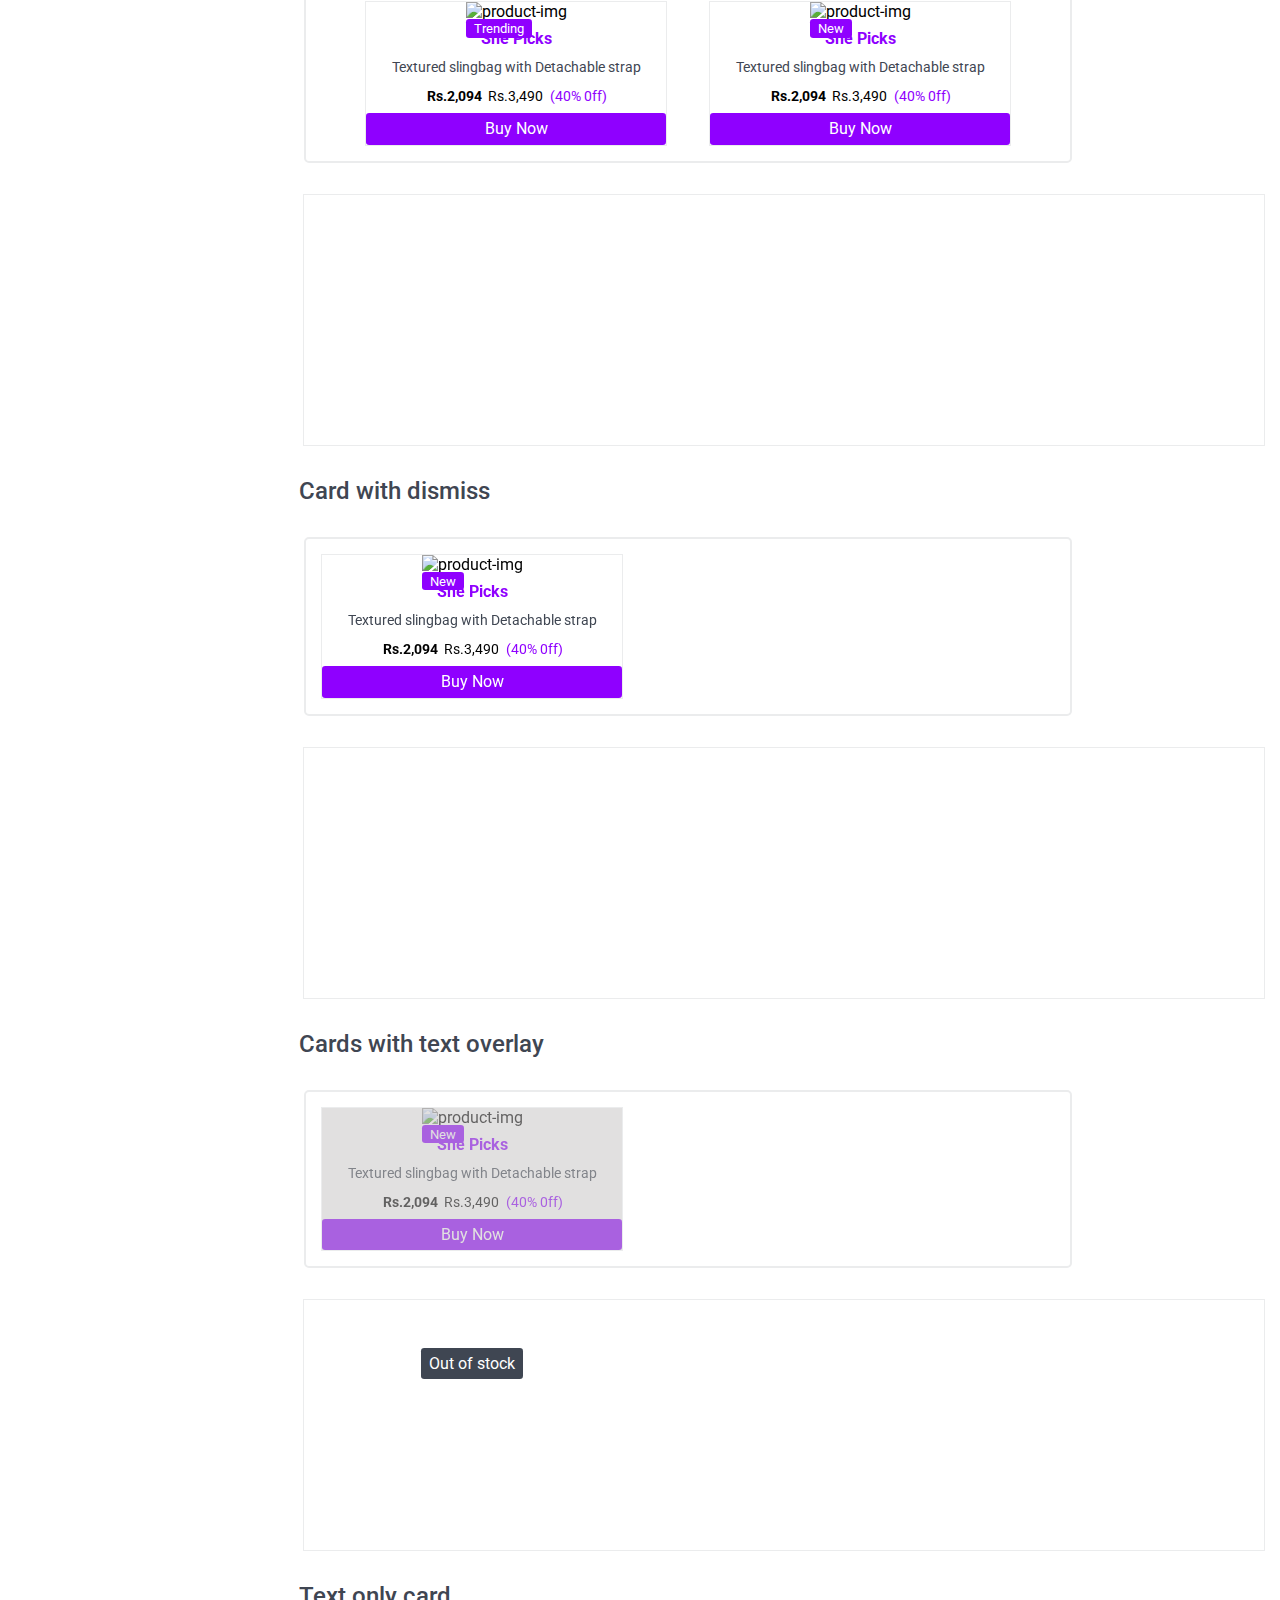
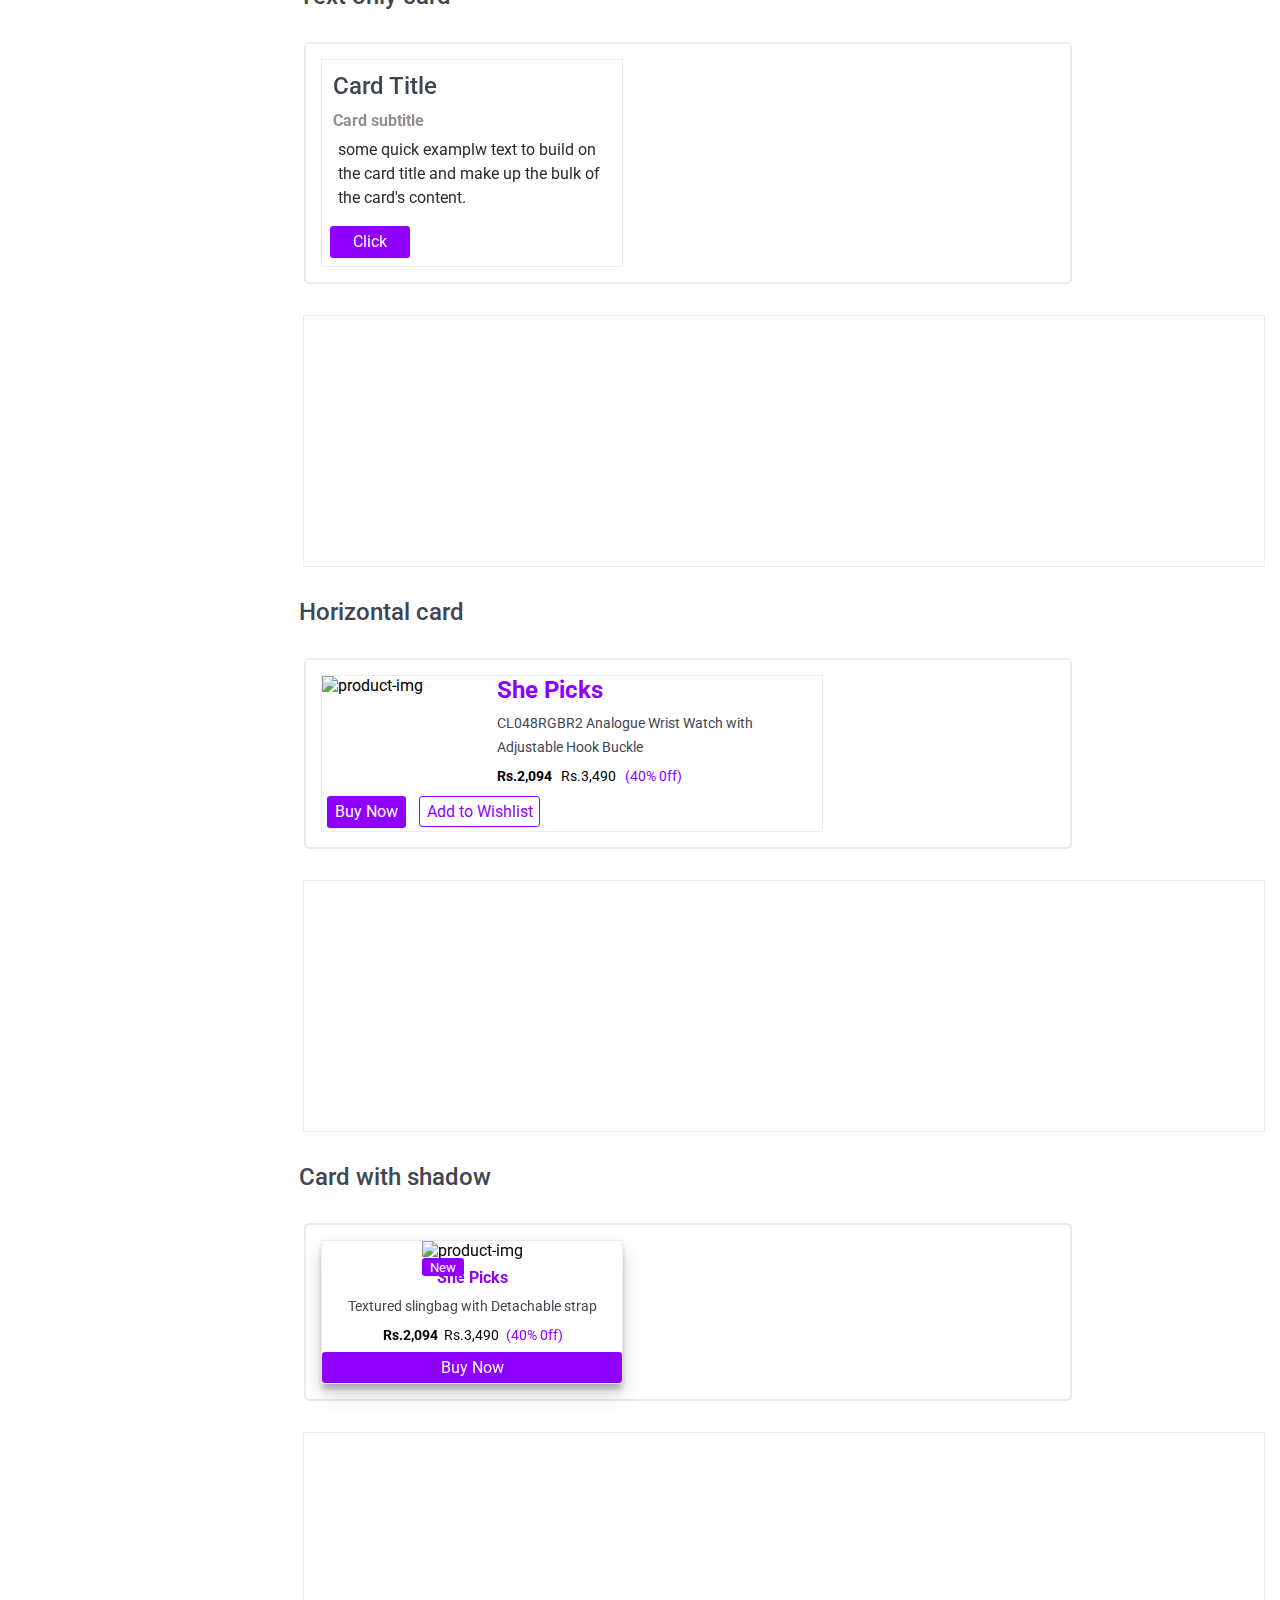
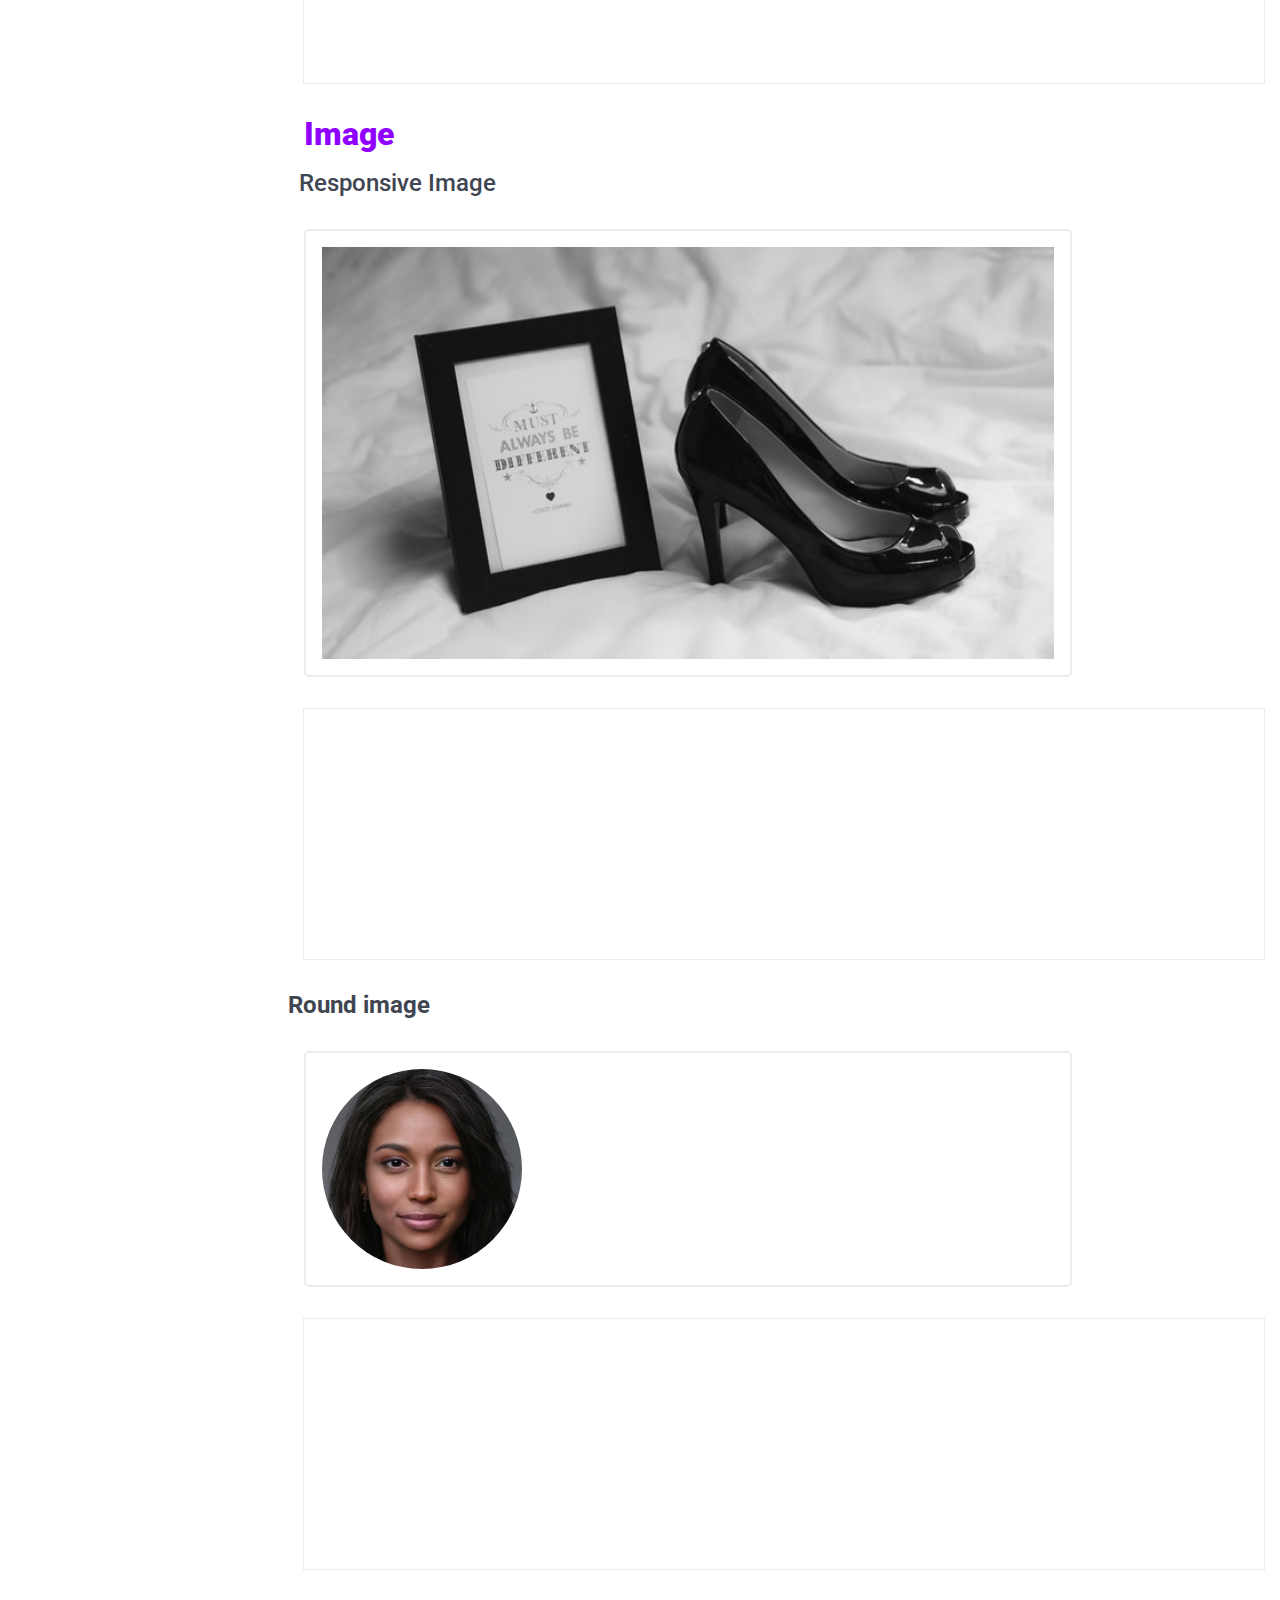
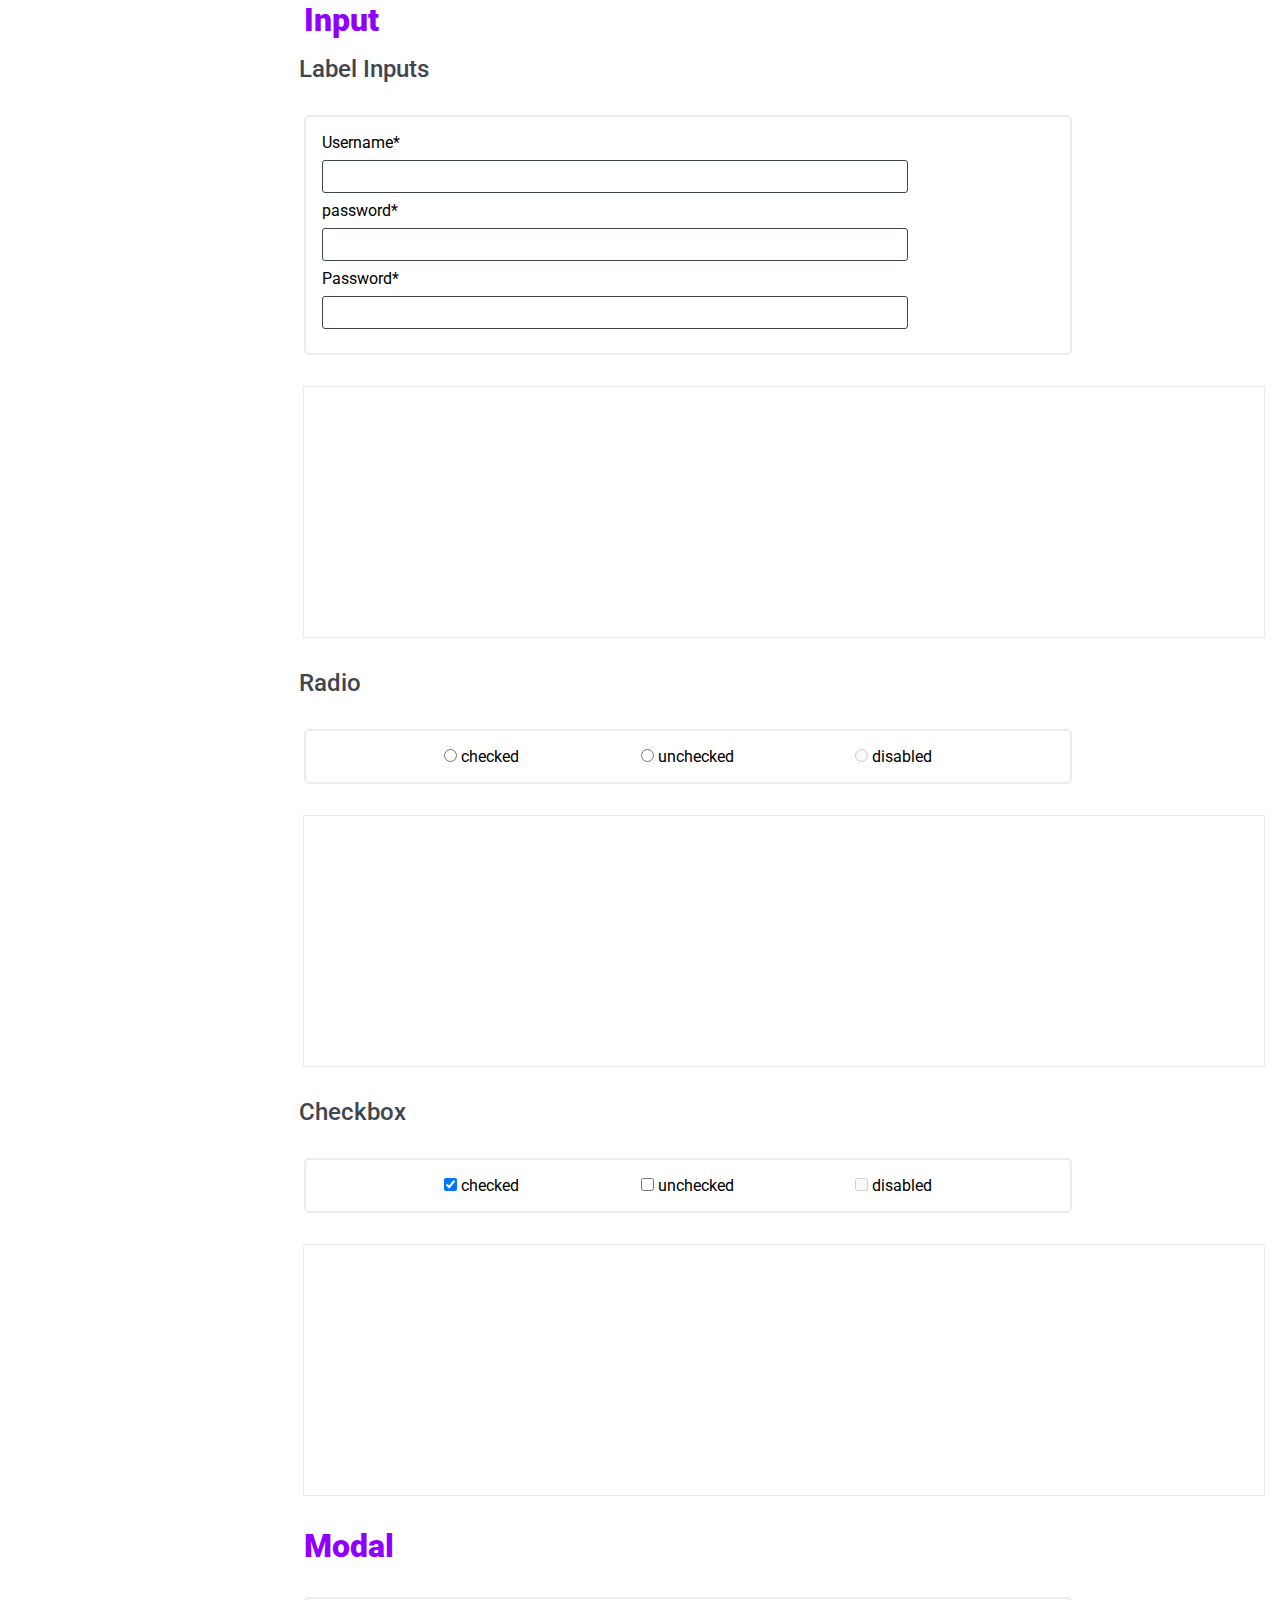
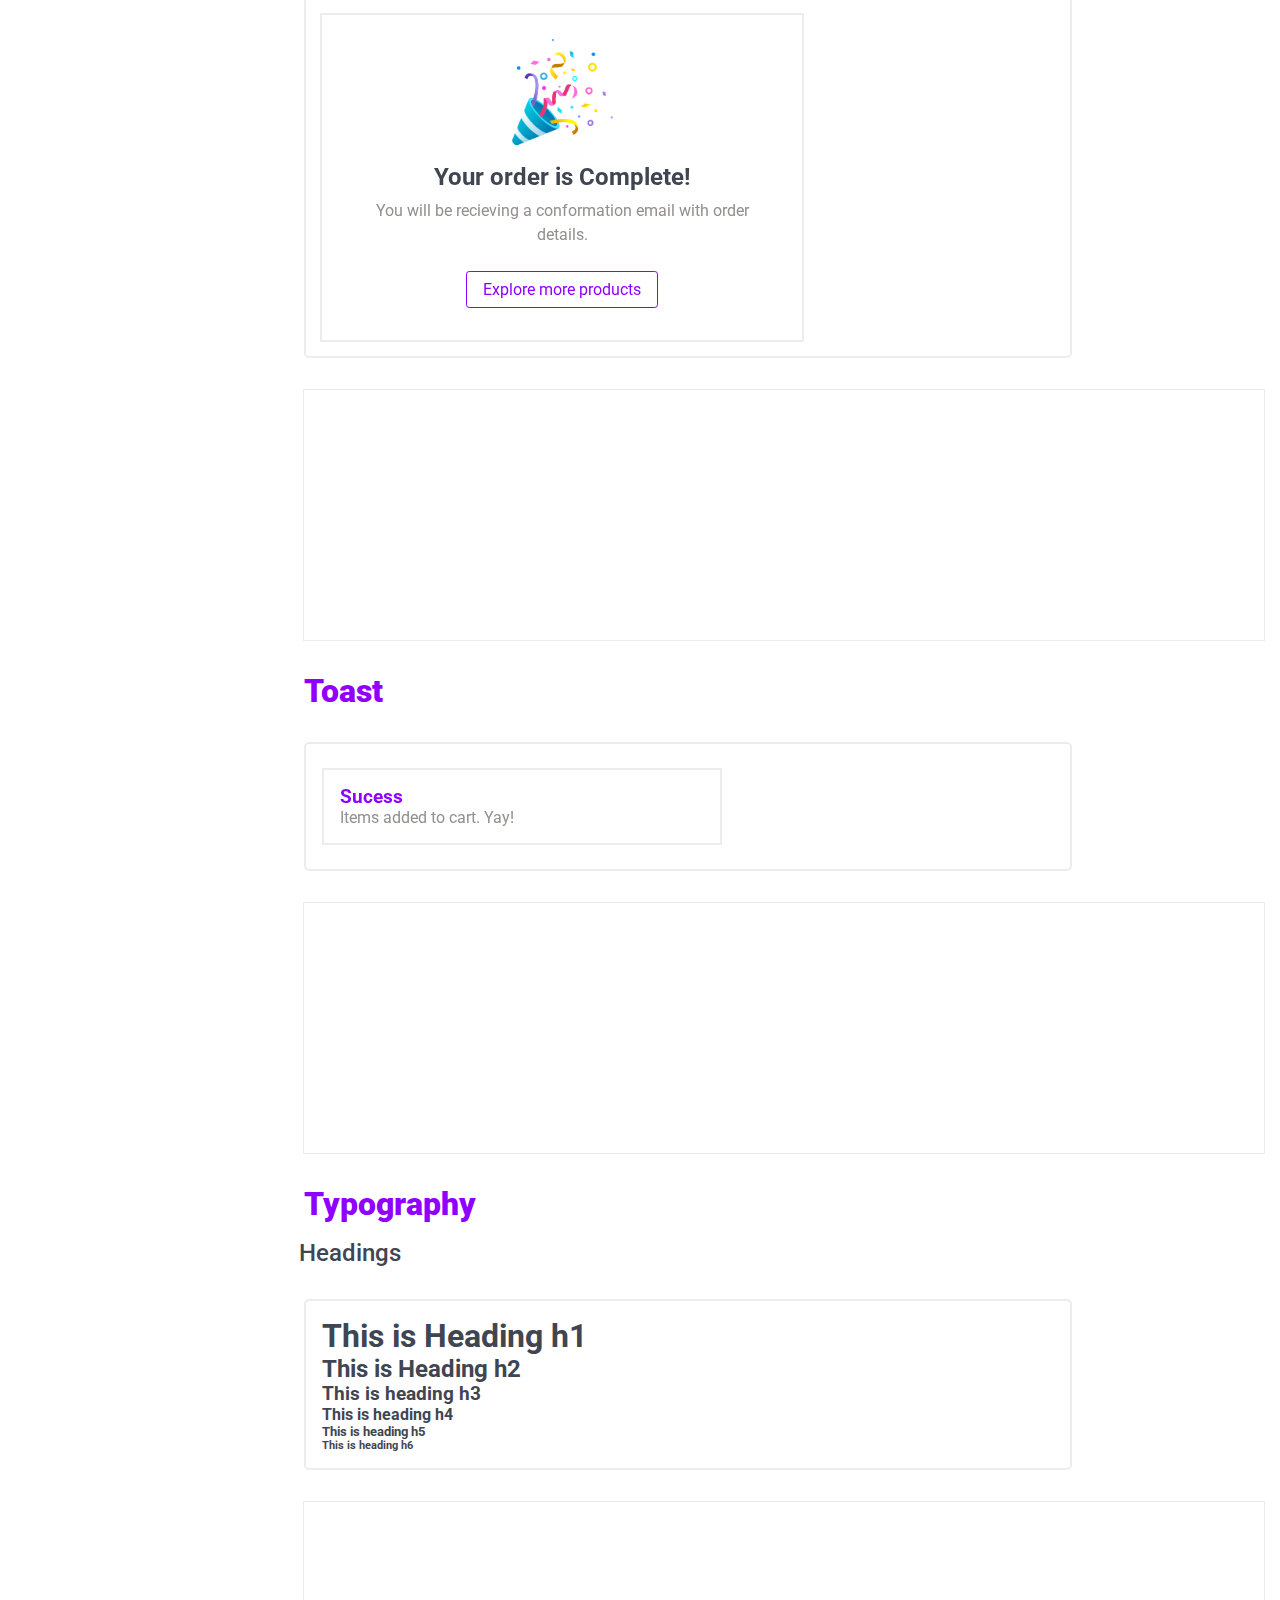
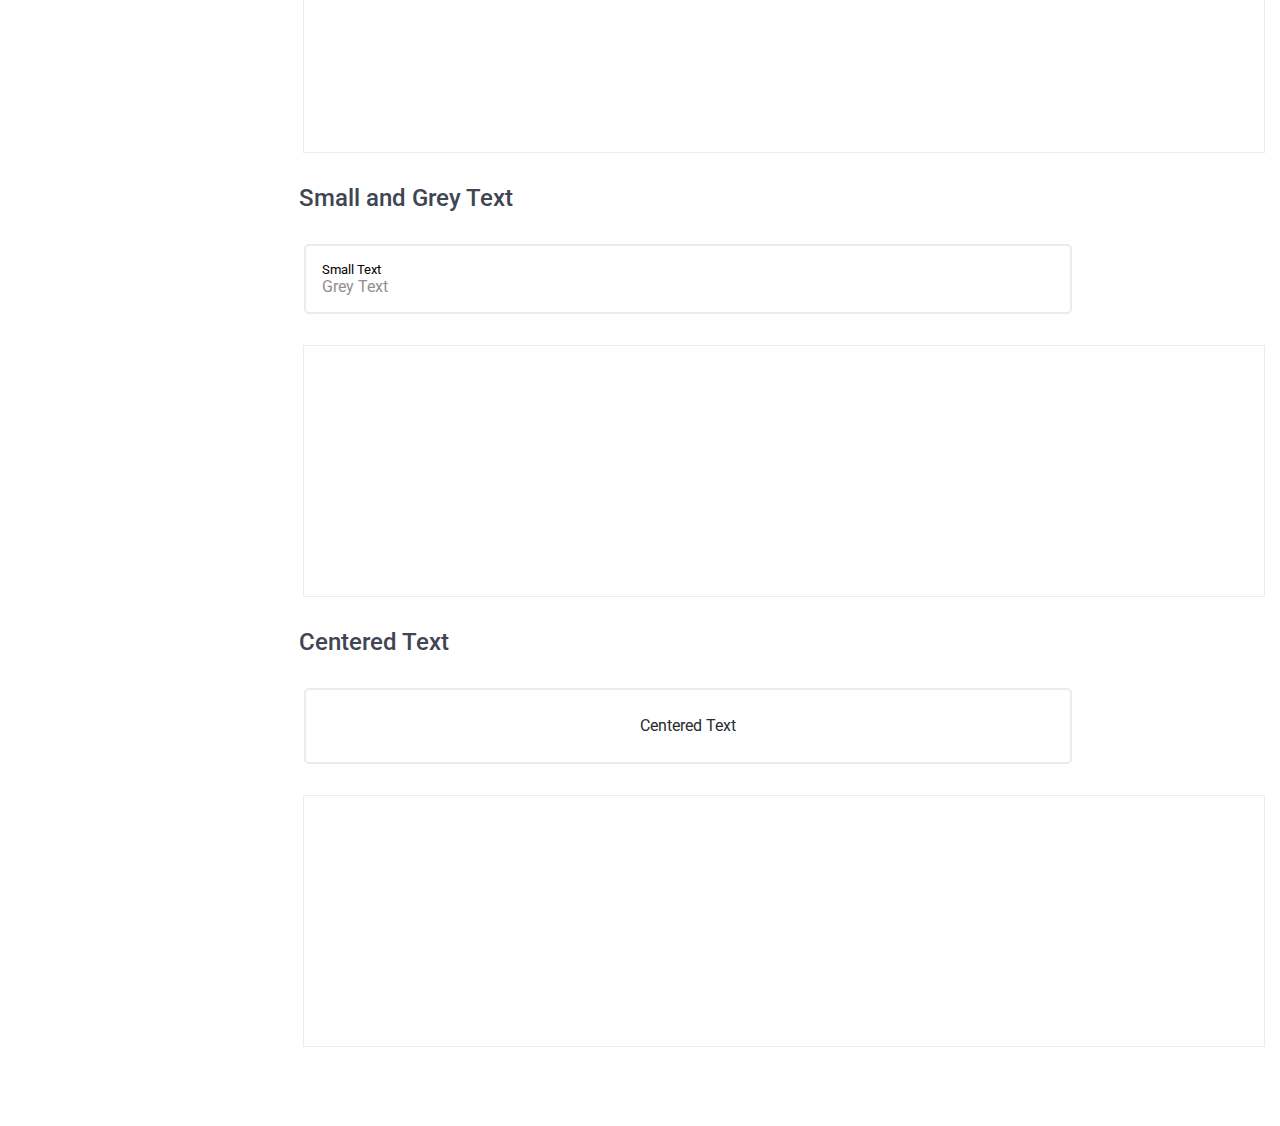
==== commit ea12f092: "feat : added link button" ====
--- a/index.html
+++ b/index.html
@@ -19,12 +19,12 @@
     <div class="pagelayout-grid">
         <nav class="navbar">
             <div class="name-icon">
-                <a href="#" id="lib-name">Swetha UI</a><span>v1.0</span>
+                <a href="landingpage.html" id="lib-name">Swetha UI</a><span>v1.0</span>
             </div>
             <div class="ul-container">
                 <ul class="ul-links">
                     <li> <a href="./landingpage.html">Home</a></li>
-                    <li> <a href="./index.html">Doc</a></li>
+                    <li> <a href="#">Doc</a></li>
                     <li> <a href="https://github.com/swethaogeti">Github</a></li>
                 </ul>
             </div>
@@ -280,7 +280,6 @@
                     <button class="btn btn-info">info</button>
                     <button class="btn btn-light">Light</button>
                     <button class="btn btn-dark">Dark</button>
-                    <button class="btn btn-link">link</button>
                 </div>
                 <div class="code-display">
                     <code>
@@ -291,6 +290,19 @@
                         </iframe>
                     </code>
                 </div>
+                <h2 class="h-2">Link buttons</h2>
+                <div class="component-display-container flex-box-default">
+                    <button class="btn o-btn-primary"><a href="#">click here</a></button>
+                </div>
+              <div class="code-display">
+                  <code>
+                    <iframe
+  src="https://carbon.now.sh/embed?bg=rgba%28255%2C255%2C255%2C1%29&t=a11y-dark&wt=none&l=auto&width=680&ds=false&dsyoff=20px&dsblur=68px&wc=true&wa=false&pv=56px&ph=56px&ln=false&fl=1&fm=Hack&fs=14px&lh=133%25&si=false&es=2x&wm=false&code=%2520%253Cbutton%2520class%253D%2522btn%2520o-btn-primary%2522%253E%253Ca%2520href%253D%2522%2523%2522%253Eclick%2520here%253C%252Fa%253E%253C%252Fbutton%253E"
+  style="width: 680px; height: 223px; border:0; transform: scale(1); overflow:hidden;"
+  sandbox="allow-scripts allow-same-origin">
+</iframe>  
+                  </code>
+              </div>
                 <h2 class="h-2">Outlined Buttons</h2>
                 <div class="component-display-container flex-box-default">
                     <button class="btn o-btn-primary">Primary</button>
@@ -301,9 +313,9 @@
                     <button class="btn o-btn-light">Light</button>
                     <button class="btn o-btn-dark">Dark</button>
                 </div>
-                <div class="code-display">fr
-                    <code>
-                        <iame
+                <div class="code-display">
+                    <code>
+                        <iframe
                             src="https://carbon.now.sh/embed?bg=rgba%28255%2C255%2C255%2C1%29&t=a11y-dark&wt=none&l=auto&width=680&ds=false&dsyoff=20px&dsblur=68px&wc=true&wa=false&pv=56px&ph=56px&ln=false&fl=1&fm=Hack&fs=14px&lh=133%25&si=false&es=2x&wm=false&code=%2520%2520%253Cbutton%2520class%253D%2522btn%2520o-btn-primary%2522%253EPrimary%253C%252Fbutton%253E%250A%2520%2520%2520%2520%2520%2520%2520%2520%2520%2520%2520%2520%2520%2520%2520%2520%2520%2520%2520%2520%250A%2520%2520%253Cbutton%2520class%253D%2522btn%2520o-btn-secondary%2522%253ESecondary%253C%252Fbutton%253E%250A%2520%2520%2520%2520%2520%2520%2520%2520%2520%2520%2520%2520%2520%2520%2520%2520%2520%2520%2520%2520%250A%2520%2520%2520%253Cbutton%2520class%253D%2522btn%2520o-btn-save%2522%253ESave%253C%252Fbutton%253E%250A%2520%2520%2520%2520%2520%2520%2520%2520%2520%2520%2520%2520%2520%2520%2520%2520%2520%2520%2520%250A%2520%2520%2520%253Cbutton%2520class%253D%2522btn%2520o-btn-delete%2522%253EDelete%253C%252Fbutton%253E%250A%2520%2520%2520%2520%2520%2520%2520%2520%2520%2520%2520%2520%2520%2520%2520%2520%2520%2520%2520%2520%250A%2520%2520%2520%253Cbutton%2520class%253D%2522btn%2520o-btn-info%2522%253Einfo%253C%252Fbutton%253E%250A%2520%2520%2520%2520%2520%2520%2520%2520%2520%2520%2520%2520%2520%2520%2520%2520%2520%2520%2520%2520%250A%2520%2520%2520%253Cbutton%2520class%253D%2522btn%2520o-btn-light%2522%253ELight%253C%252Fbutton%253E%250A%2520%2520%2520%2520%2520%2520%2520%2520%2520%2520%2520%2520%2520%2520%2520%2520%2520%2520%2520%2520%250A%2520%2520%2520%253Cbutton%2520class%253D%2522btn%2520o-btn-dark%2522%253EDark%253C%252Fbutton%253E"
                             style="width: 680px; height: 428px; border:0; transform: scale(1); overflow:hidden;"
                             sandbox="allow-scripts allow-same-origin">
@@ -322,6 +334,8 @@
                     <button class="btn-ic shopping-cart"><a href="#"><i class="fa fa-bell "></i></a></button>
 
                     <button class="btn-ic shopping-cart"><a href="#"><i class="fa fa-share-alt"></i></a></button>
+
+                    <button class="btn-ic shopping-cart"><a href="#"><i class="fa-heart-o"></i></a></button>
 
                     <button class="btn-ic shopping-cart"><a href="#">
                             <span class="iconify" data-icon="mdi:cards-heart-outline" data-inline="false"></span>
@@ -521,10 +535,10 @@
                 <div class="code-display">
                     <code>
                         <iframe
-                            src="https://carbon.now.sh/embed?bg=rgba%28255%2C255%2C255%2C1%29&t=a11y-dark&wt=none&l=auto&width=680&ds=false&dsyoff=20px&dsblur=68px&wc=true&wa=false&pv=56px&ph=56px&ln=false&fl=1&fm=Hack&fs=14px&lh=133%25&si=false&es=2x&wm=false&code=%2520%2520%253Cdiv%2520class%253D%2522card-container%2520flex-box%2520text-card%2522%253E%250A%2520%2520%250A%2520%2520%2520%253Ch2%2520class%253D%2522h-2%2522%253ECard%2520Title%253C%252Fh2%253E%250A%2520%2520%2520%250A%2520%2520%2520%2520%253Ch4%2520class%253D%2522h-4%2522%253E%2520Card%2520subtitle%253C%252Fh4%253E%250A%2520%2520%2520%2520%250A%2520%2520%2520%253Cp%253Esome%2520quick%2520examplw%2520text%2520to%2520build%2520on%2520the%2520card%2520title%2520and%2520%2520make%2520up%2520the%2520bulk%2520of%2520the%2520card%27s%2520content.%253C%252Fp%253E%250A%2520%2520%250A%2520%2520%253Cbutton%2520class%253D%2522btn%2520btn-primary%2522%253EClick%253C%252Fbutton%253E%250A%2520%2520%2520%253C%252Fdiv%253E"
-                            style="width: 680px; height: 391px; border:0; transform: scale(1); overflow:hidden;"
-                            sandbox="allow-scripts allow-same-origin">
-                        </iframe>
+                        src="https://carbon.now.sh/embed?bg=rgba%28255%2C255%2C255%2C1%29&t=a11y-dark&wt=none&l=auto&width=680&ds=false&dsyoff=20px&dsblur=68px&wc=true&wa=false&pv=56px&ph=56px&ln=false&fl=1&fm=Hack&fs=14px&lh=133%25&si=false&es=2x&wm=false&code=%2520%2520%253Cdiv%2520class%253D%2522card-container%2520flex-box%2520text-card%2522%253E%250A%2520%2520%250A%2520%2520%2520%253Ch2%2520class%253D%2522h-2%2522%253ECard%2520Title%253C%252Fh2%253E%250A%2520%2520%2520%250A%2520%2520%2520%2520%253Ch4%2520class%253D%2522h-4%2522%253E%2520Card%2520subtitle%253C%252Fh4%253E%250A%2520%2520%2520%2520%250A%2520%2520%2520%253Cp%253Esome%2520quick%2520examplw%2520text%2520to%2520build%2520on%2520the%2520card%2520title%2520and%2520%2520make%2520up%2520the%2520bulk%2520of%2520the%2520card%27s%2520content.%253C%252Fp%253E%250A%2520%2520%250A%2520%2520%253Cbutton%2520class%253D%2522btn%2520btn-primary%2522%253EClick%253C%252Fbutton%253E%250A%2520%2520%2520%253C%252Fdiv%253E"
+                        style="width: 680px; height: 391px; border:0; transform: scale(1); overflow:hidden;"
+                        sandbox="allow-scripts allow-same-origin">
+                      </iframe>  
                     </code>
                 </div>
 
@@ -582,10 +596,10 @@
                 <div class="code-display">
                     <code>
                         <iframe
-                            src="https://carbon.now.sh/embed?bg=rgba%28255%2C255%2C255%2C1%29&t=a11y-dark&wt=none&l=auto&width=680&ds=false&dsyoff=20px&dsblur=68px&wc=true&wa=false&pv=56px&ph=56px&ln=false&fl=1&fm=Hack&fs=14px&lh=133%25&si=false&es=2x&wm=false&code=%2520%253Cdiv%2520class%253D%2522horizontal-card-container%2520flex-box%2522%253E%250A%2520%253Cdiv%253E%250A%2520%253Cimg%2520src%253D%2522https%253A%252F%252Fassets.ajio.com%252Fmedias%252Fsys_master%252Froot%252F20210806%252FlMPk%252F610d65677cdb8cb824eedb5f%252Fcarlton_london_brown_cl048rgbr2_analogue_wrist_watch_with_adjustable_hook_buckle.jpg%2522%250Aalt%253D%2522product-img%2522%2520class%253D%2522image-responsive%2520product-img%2520%2520img-container%2522%253E%250A%2520%253C%252Fdiv%253E%250A%250A%253Cdiv%2520class%253D%2522hz-description-container%2520description-container%2522%253E%250A%253Ch2%253EShe%2520Picks%253C%252Fh2%253E%250A%253Cp%253ECL048RGBR2%2520Analogue%2520Wrist%2520Watch%2520with%2520Adjustable%2520Hook%2520Buckle%253C%252Fp%253E%250A%250A%253Cdiv%2520class%253D%2522price-container%2522%253E%250A%2520%253Cspan%2520class%253D%2522discount-price%2522%253ERs.2%252C094%253C%252Fspan%253E%250A%2520%253Cspan%253E%253Cs%253ERs.3%252C490%253C%252Fs%253E%253C%252Fspan%253E%2520%2520%2520%2520%2520%2520%2520%2520%2520%2520%2520%2520%2520%2520%2520%2520%2520%2520%2520%2520%2520%2520%2520%2520%2520%2520%2520%2520%2520%250A%2520%253Cspan%2520class%253D%2522discount-percent%2522%253E%2840%2525%25200ff%29%253C%252Fspan%253E%250A%2520%253C%252Fdiv%253E%250A%2520%253C%252Fdiv%253E%250A%250A%250A%2520%2520%253Cdiv%2520class%253D%2522hz-btn-container%2520flex-box-default%2522%253E%250A%2520%2520%253Cdiv%2520class%253D%2522txt-btn%2522%253E%250A%2520%2520%253Cbutton%2520class%253D%2522btn%2520btn-primary%2522%253EBuy%2520Now%253C%252Fbutton%253E%250A%2520%2520%253Cbutton%2520class%253D%2522btn%2520o-btn-primary%2522%253EAdd%2520to%2520Wishlist%253C%252Fbutton%253E%250A%2520%2520%253C%252Fdiv%253E%250A%2520%2520%250A%2520%2520%253Cdiv%2520class%253D%2522btn-card-icons%2522%253E%250A%2520%2520%253Cbutton%2520class%253D%2522btn-ic%2520shopping-cart%2522%253E%253Ca%2520href%253D%2522%2523%2522%253E%250A%2520%2520%253Cspan%2520class%253D%2522iconify%2522%2520data-icon%253D%2522mdi%253Acards-heart-outline%2522%250A%2520%2520data-inline%253D%2522false%2522%253E%253C%252Fspan%253E%2520%253C%252Fa%253E%253C%252Fbutton%253E%250A%2520%2520%2520%253Cbutton%2520class%253D%2522btn-ic%2520shopping-cart%2522%253E%253Ca%2520href%253D%2522%2523%2522%253E%250A%2520%2520%2520%253Cspan%2520class%253D%2522iconify%2522%2520data-icon%253D%2522ic%253Asharp-share%2522%2520data-inline%253D%2522false%2522%253E%253C%252Fspan%253E%253C%252Fa%253E%253C%252Fbutton%253E%250A%2520%253Cbutton%2520class%253D%2522btn-ic%2520shopping-cart%2522%253E%253Ca%2520href%253D%2522%2523%2522%253E%250A%253Cspan%2520class%253D%2522iconify%2522%2520data-icon%253D%2522ph%253Adots-three-outline-vertical-fill%2522%2520data-inline%253D%2522false%2522%253E%253C%252Fspan%253E%250A%2520%253C%252Fa%253E%253C%252Fbutton%253E%250A%253C%252Fdiv%253E%250A%253C%252Fdiv%253E%250A%2520%253C%252Fdiv%253E%250A"
-                            style="width: 680px; height: 1005px; border:0; transform: scale(1); overflow:hidden;"
-                            sandbox="allow-scripts allow-same-origin">
-                        </iframe>
+  src="https://carbon.now.sh/embed?bg=rgba%28255%2C255%2C255%2C1%29&t=a11y-dark&wt=none&l=auto&width=680&ds=false&dsyoff=20px&dsblur=68px&wc=true&wa=false&pv=56px&ph=56px&ln=false&fl=1&fm=Hack&fs=14px&lh=133%25&si=false&es=2x&wm=false&code=%2520%253Cdiv%2520class%253D%2522horizontal-card-container%2520flex-box%2522%253E%250A%2520%253Cdiv%253E%250A%2520%253Cimg%2520src%253D%2522https%253A%252F%252Fassets.ajio.com%252Fmedias%252Fsys_master%252Froot%252F20210806%252FlMPk%252F610d65677cdb8cb824eedb5f%252Fcarlton_london_brown_cl048rgbr2_analogue_wrist_watch_with_adjustable_hook_buckle.jpg%2522%250Aalt%253D%2522product-img%2522%2520class%253D%2522image-responsive%2520product-img%2520%2520img-container%2522%253E%250A%2520%253C%252Fdiv%253E%250A%250A%253Cdiv%2520class%253D%2522hz-description-container%2520description-container%2522%253E%250A%253Ch2%253EShe%2520Picks%253C%252Fh2%253E%250A%253Cp%253ECL048RGBR2%2520Analogue%2520Wrist%2520Watch%2520with%2520Adjustable%2520Hook%2520Buckle%253C%252Fp%253E%250A%250A%253Cdiv%2520class%253D%2522price-container%2522%253E%250A%2520%253Cspan%2520class%253D%2522discount-price%2522%253ERs.2%252C094%253C%252Fspan%253E%250A%2520%253Cspan%253E%253Cs%253ERs.3%252C490%253C%252Fs%253E%253C%252Fspan%253E%2520%2520%2520%2520%2520%2520%2520%2520%2520%2520%2520%2520%2520%2520%2520%2520%2520%2520%2520%2520%2520%2520%2520%2520%2520%2520%2520%2520%2520%250A%2520%253Cspan%2520class%253D%2522discount-percent%2522%253E%2840%2525%25200ff%29%253C%252Fspan%253E%250A%2520%253C%252Fdiv%253E%250A%2520%253C%252Fdiv%253E%250A%250A%250A%2520%2520%253Cdiv%2520class%253D%2522hz-btn-container%2520flex-box-default%2522%253E%250A%2520%2520%253Cdiv%2520class%253D%2522txt-btn%2522%253E%250A%2520%2520%253Cbutton%2520class%253D%2522btn%2520btn-primary%2522%253EBuy%2520Now%253C%252Fbutton%253E%250A%2520%2520%253Cbutton%2520class%253D%2522btn%2520o-btn-primary%2522%253EAdd%2520to%2520Wishlist%253C%252Fbutton%253E%250A%2520%2520%253C%252Fdiv%253E%250A%2520%2520%250A%2520%2520%253Cdiv%2520class%253D%2522btn-card-icons%2522%253E%250A%2520%2520%253Cbutton%2520class%253D%2522btn-ic%2520shopping-cart%2522%253E%253Ca%2520href%253D%2522%2523%2522%253E%250A%2520%2520%253Cspan%2520class%253D%2522iconify%2522%2520data-icon%253D%2522mdi%253Acards-heart-outline%2522%250A%2520%2520data-inline%253D%2522false%2522%253E%253C%252Fspan%253E%2520%253C%252Fa%253E%253C%252Fbutton%253E%250A%2520%2520%2520%253Cbutton%2520class%253D%2522btn-ic%2520shopping-cart%2522%253E%253Ca%2520href%253D%2522%2523%2522%253E%250A%2520%2520%2520%253Cspan%2520class%253D%2522iconify%2522%2520data-icon%253D%2522ic%253Asharp-share%2522%2520data-inline%253D%2522false%2522%253E%253C%252Fspan%253E%253C%252Fa%253E%253C%252Fbutton%253E%250A%2520%253Cbutton%2520class%253D%2522btn-ic%2520shopping-cart%2522%253E%253Ca%2520href%253D%2522%2523%2522%253E%250A%253Cspan%2520class%253D%2522iconify%2522%2520data-icon%253D%2522ph%253Adots-three-outline-vertical-fill%2522%2520data-inline%253D%2522false%2522%253E%253C%252Fspan%253E%250A%2520%253C%252Fa%253E%253C%252Fbutton%253E%250A%253C%252Fdiv%253E%250A%253C%252Fdiv%253E%250A%2520%253C%252Fdiv%253E%250A"
+  style="width: 680px; height: 1005px; border:0; transform: scale(1); overflow:hidden;"
+  sandbox="allow-scripts allow-same-origin">
+</iframe>
                     </code>
                 </div>
                 <h2 class="h-2">Card with shadow</h2>
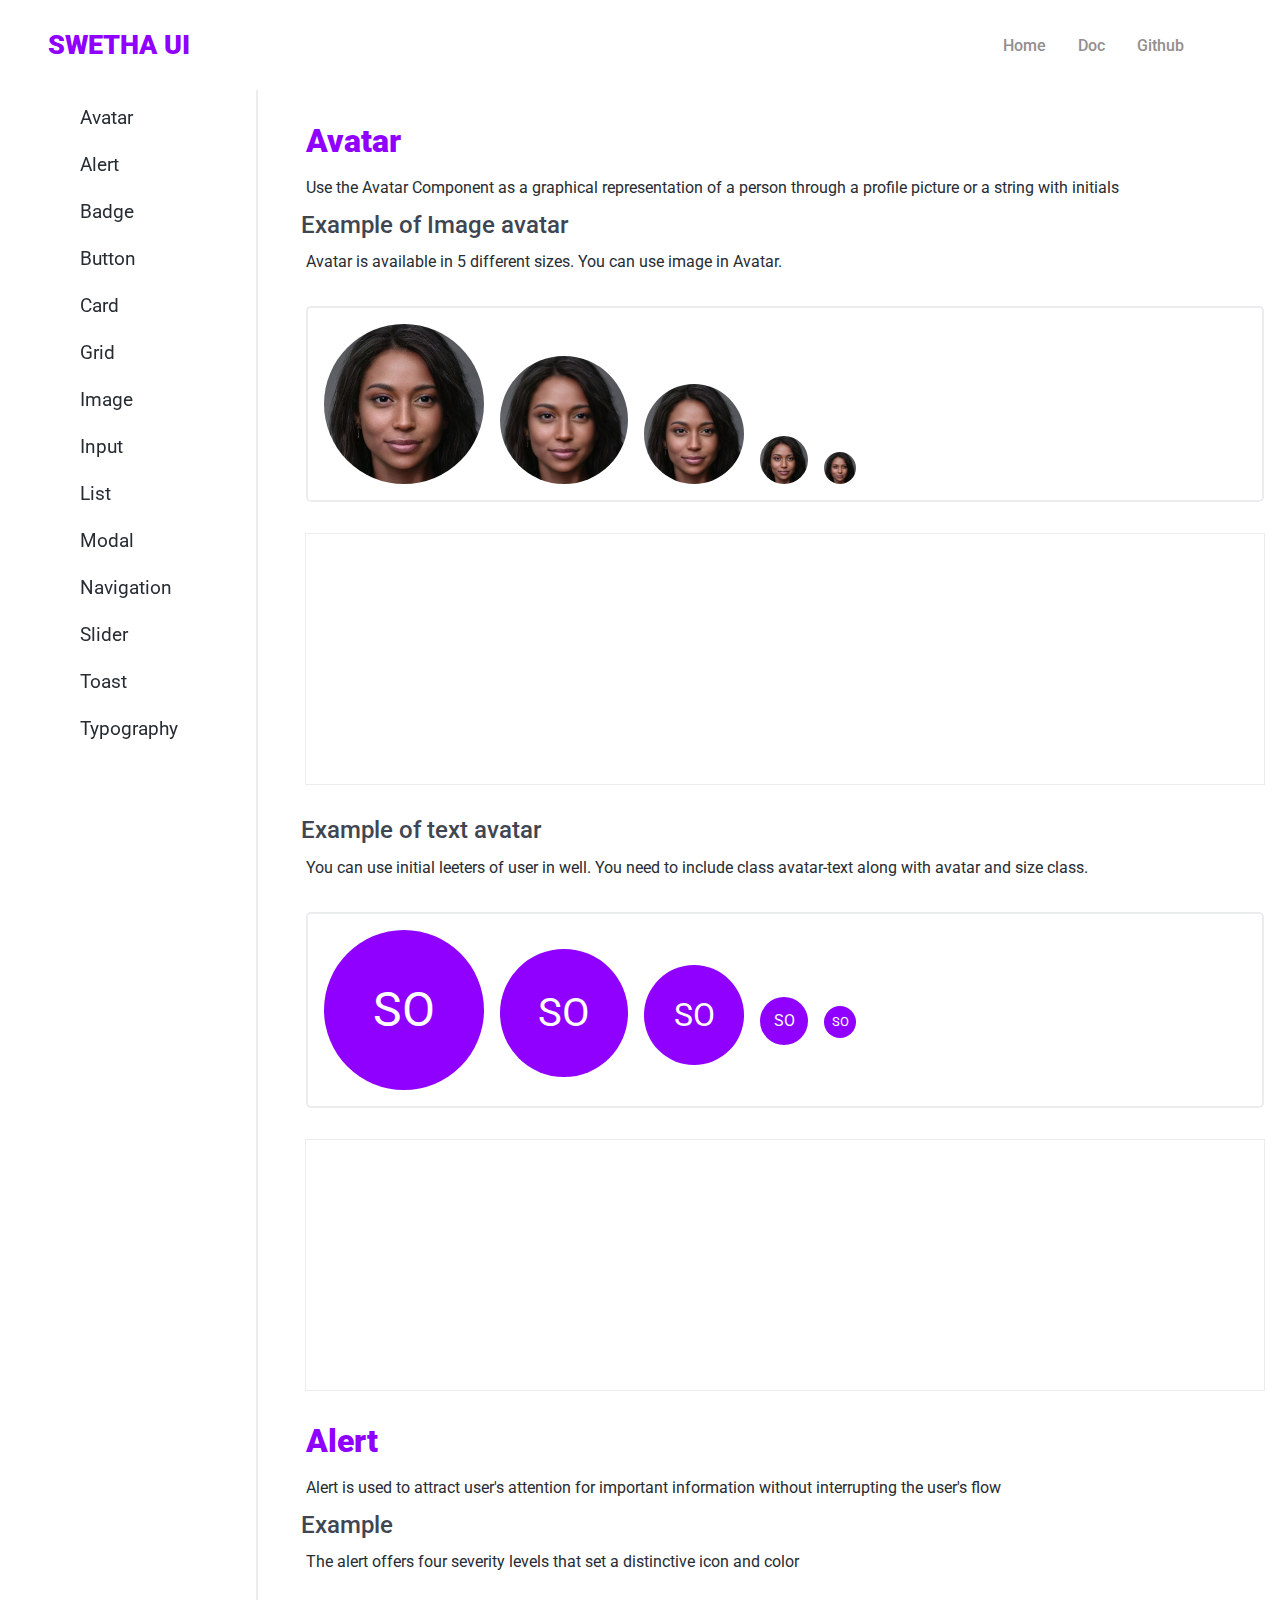
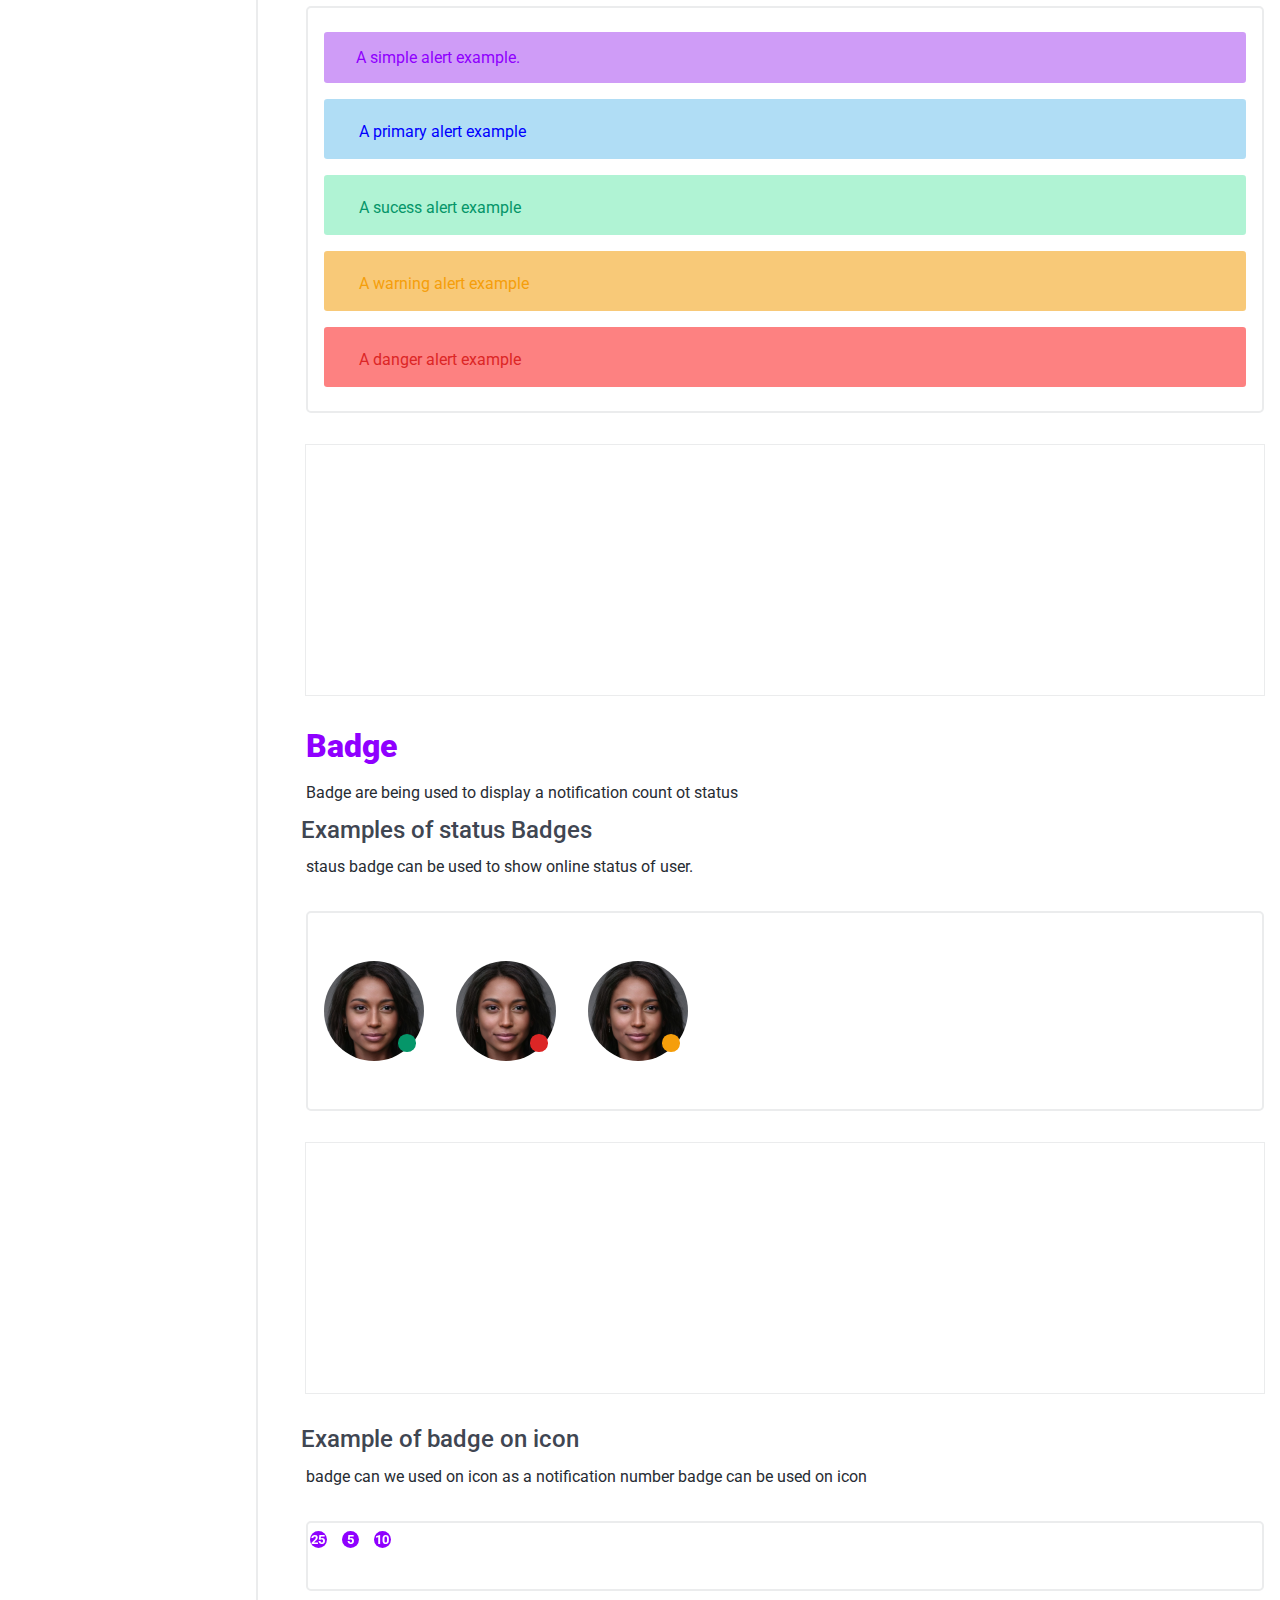
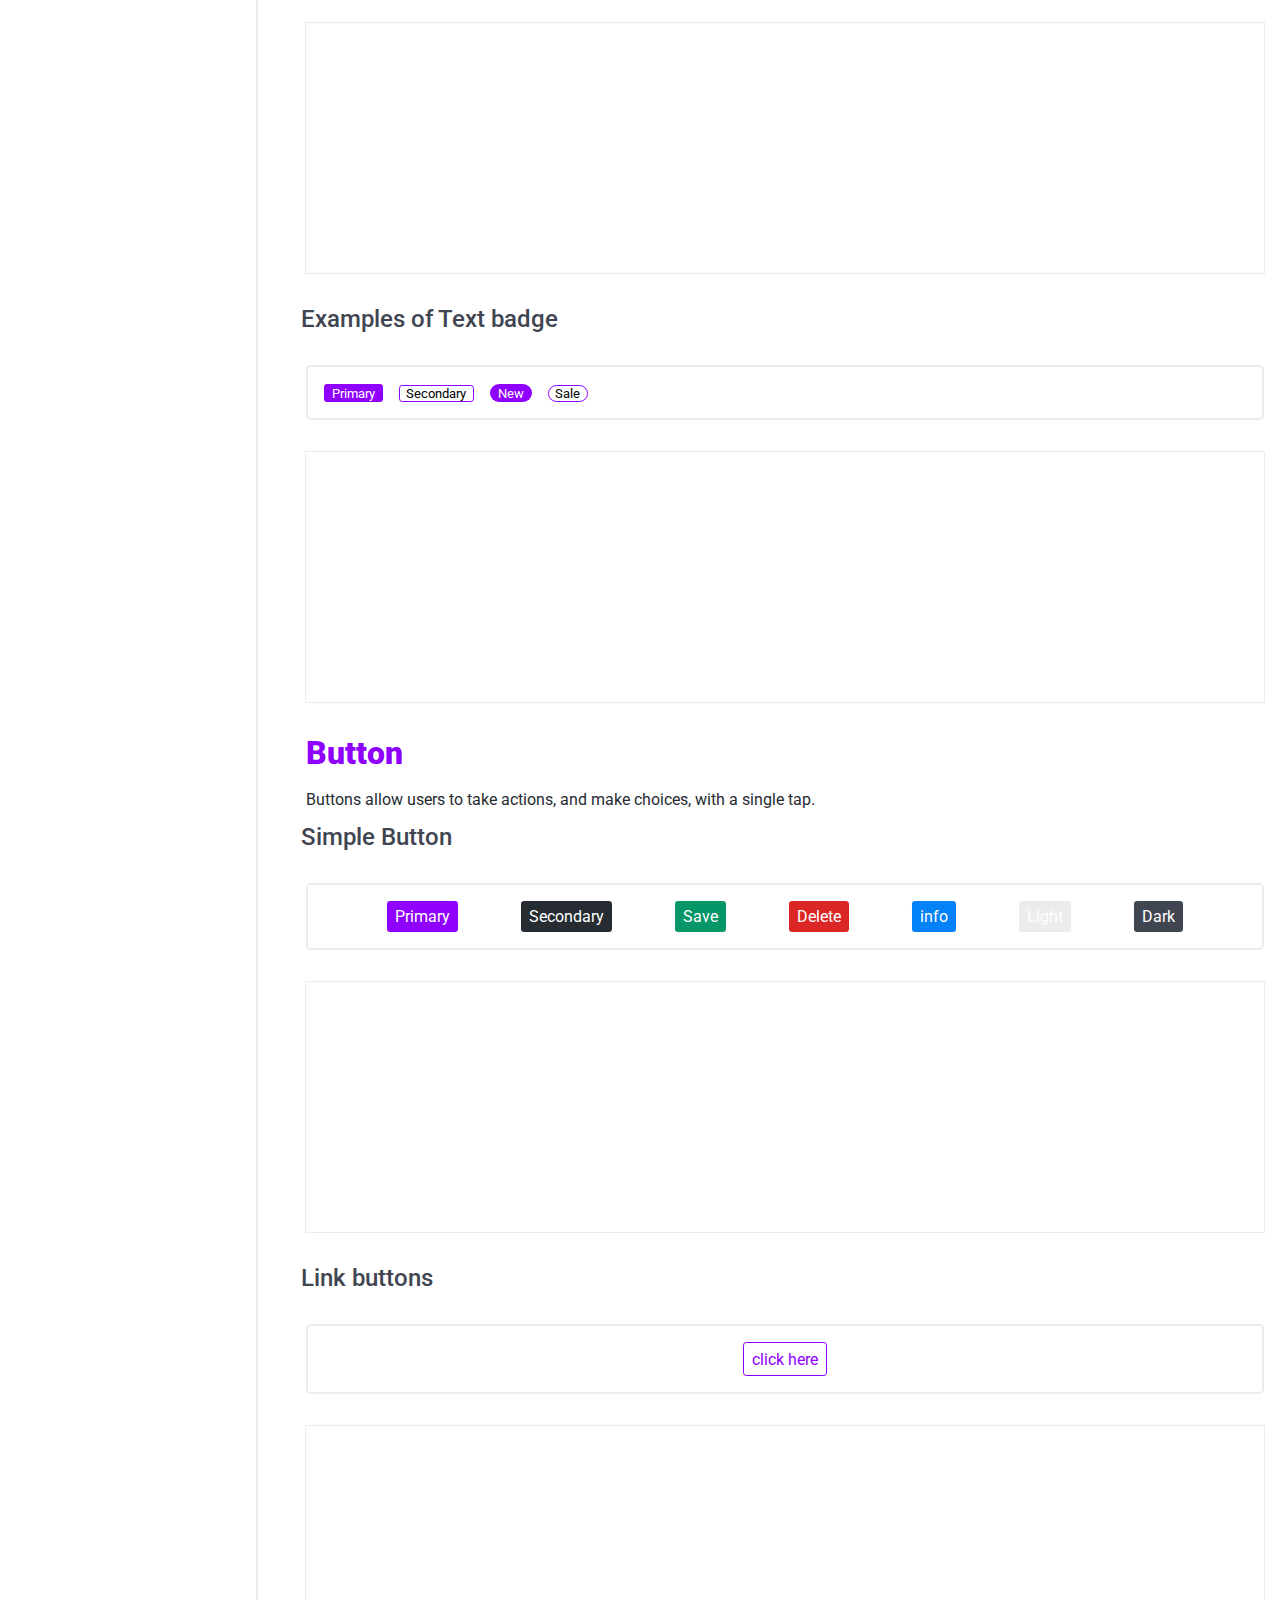
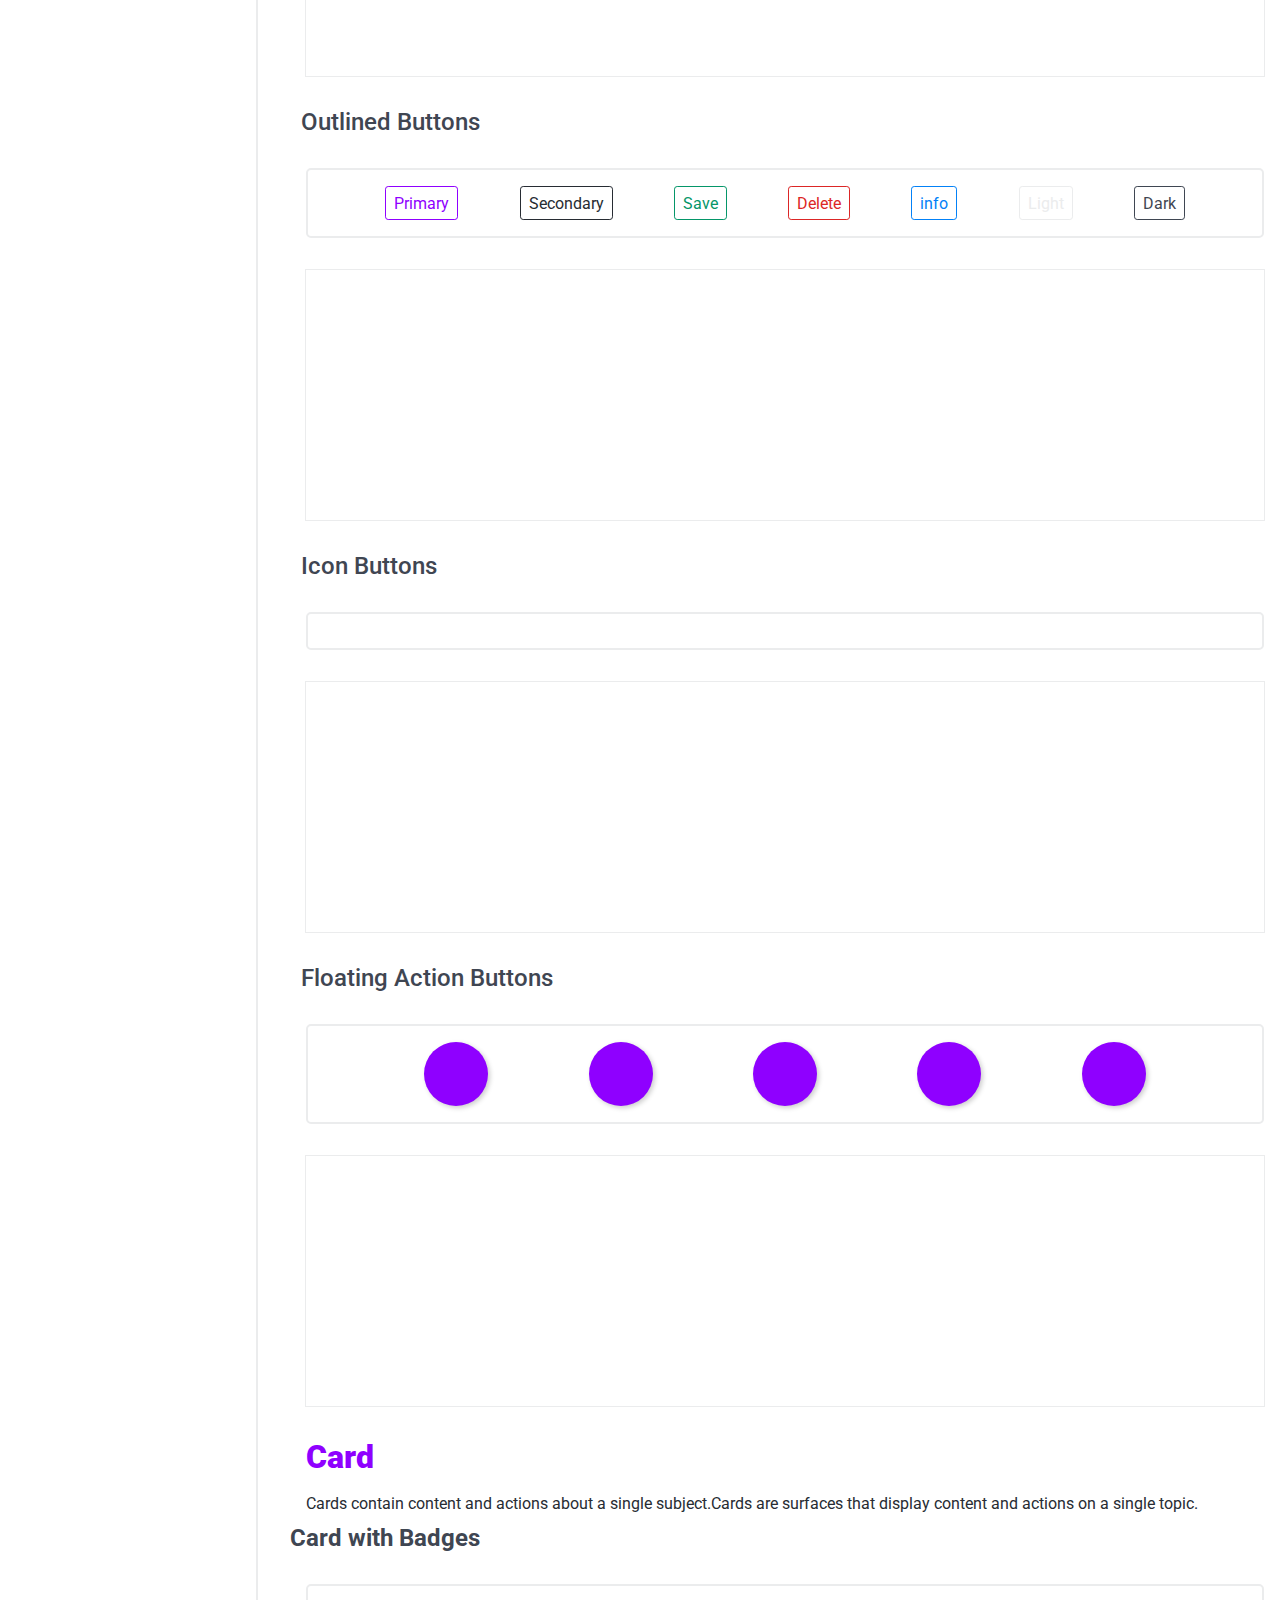
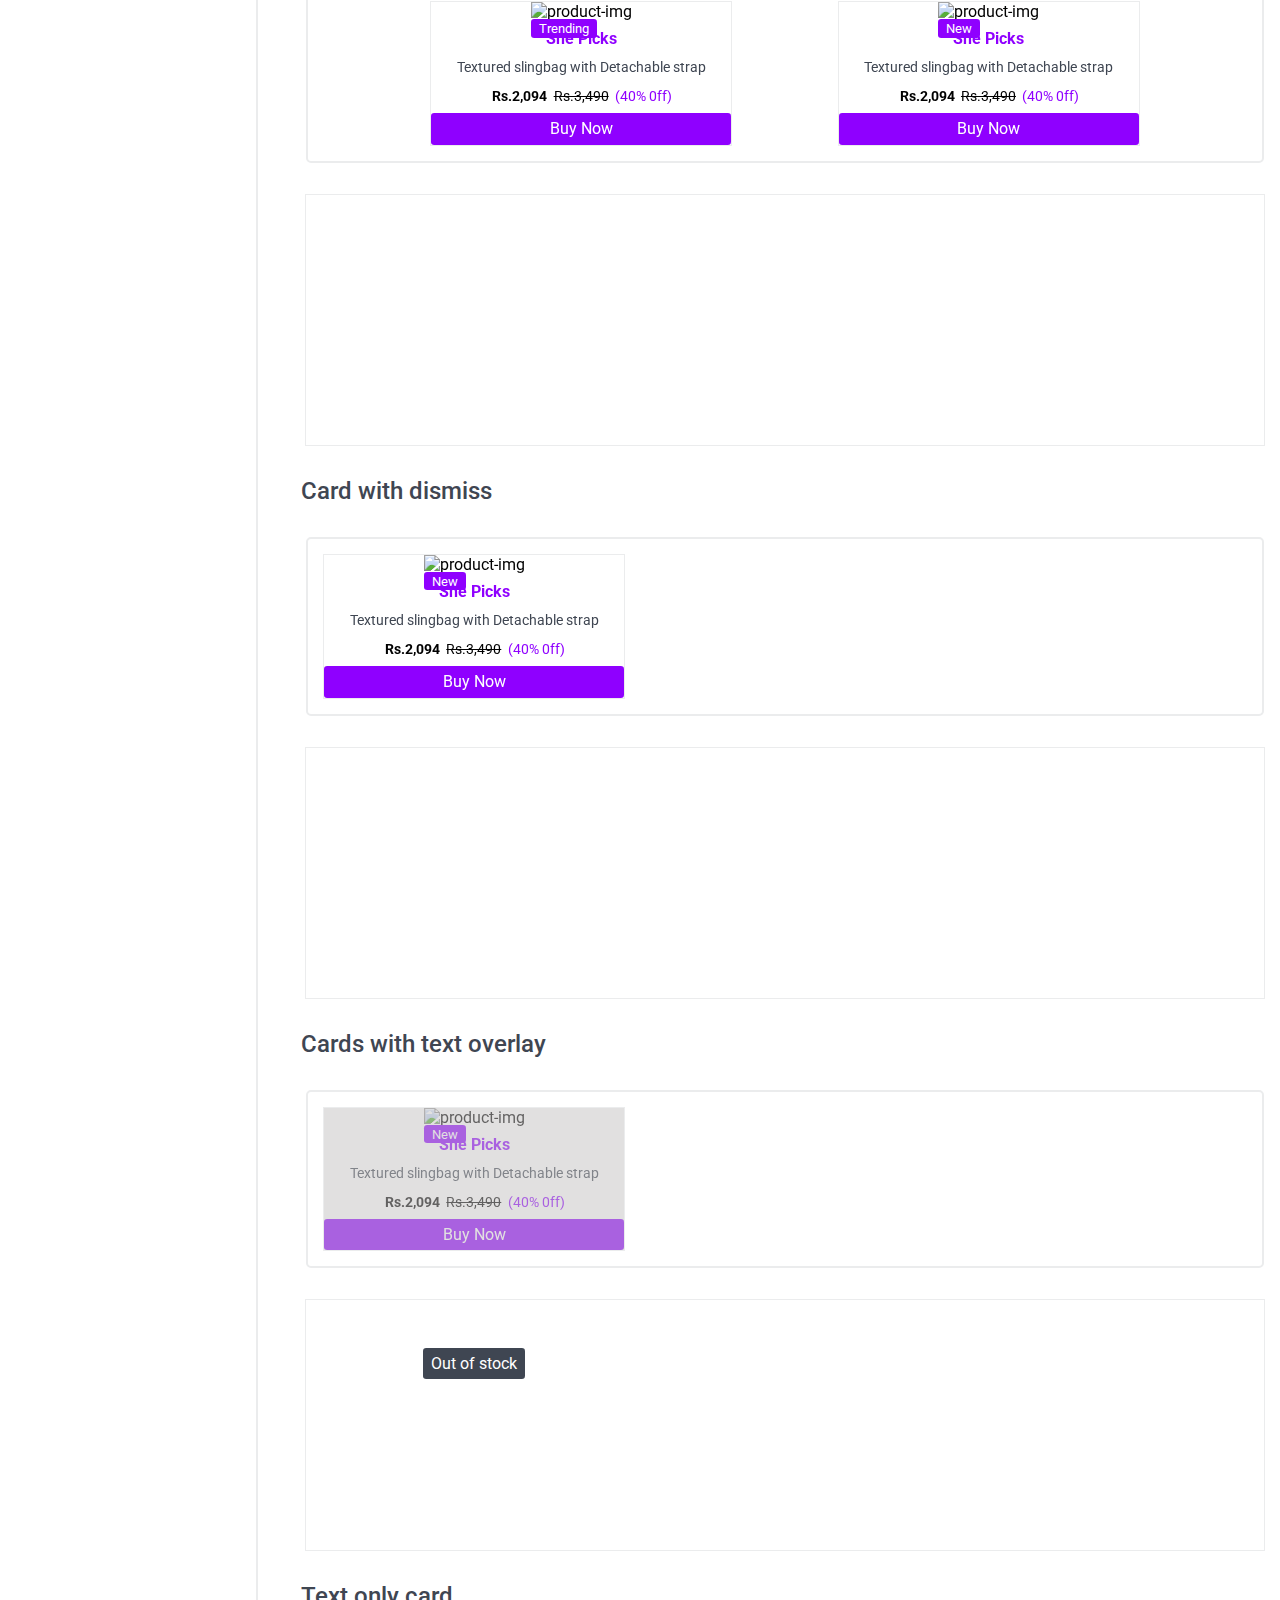
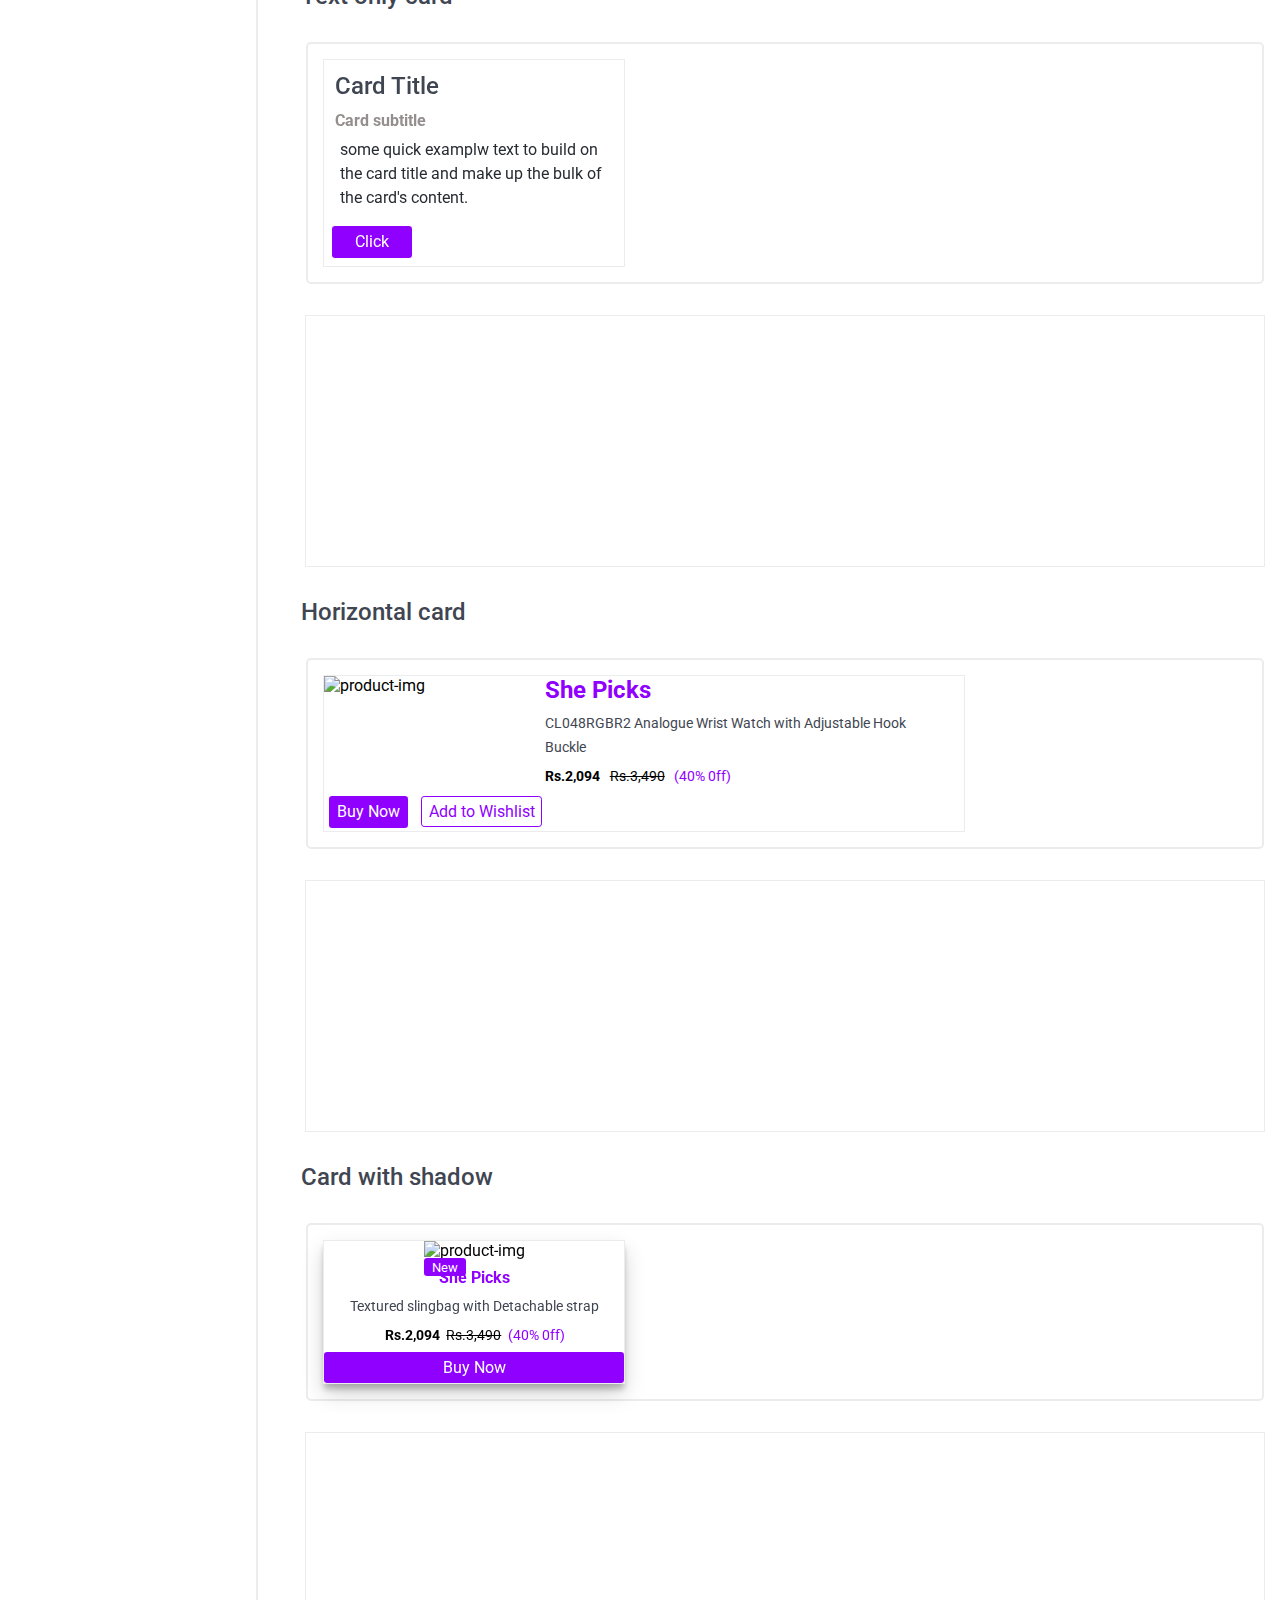
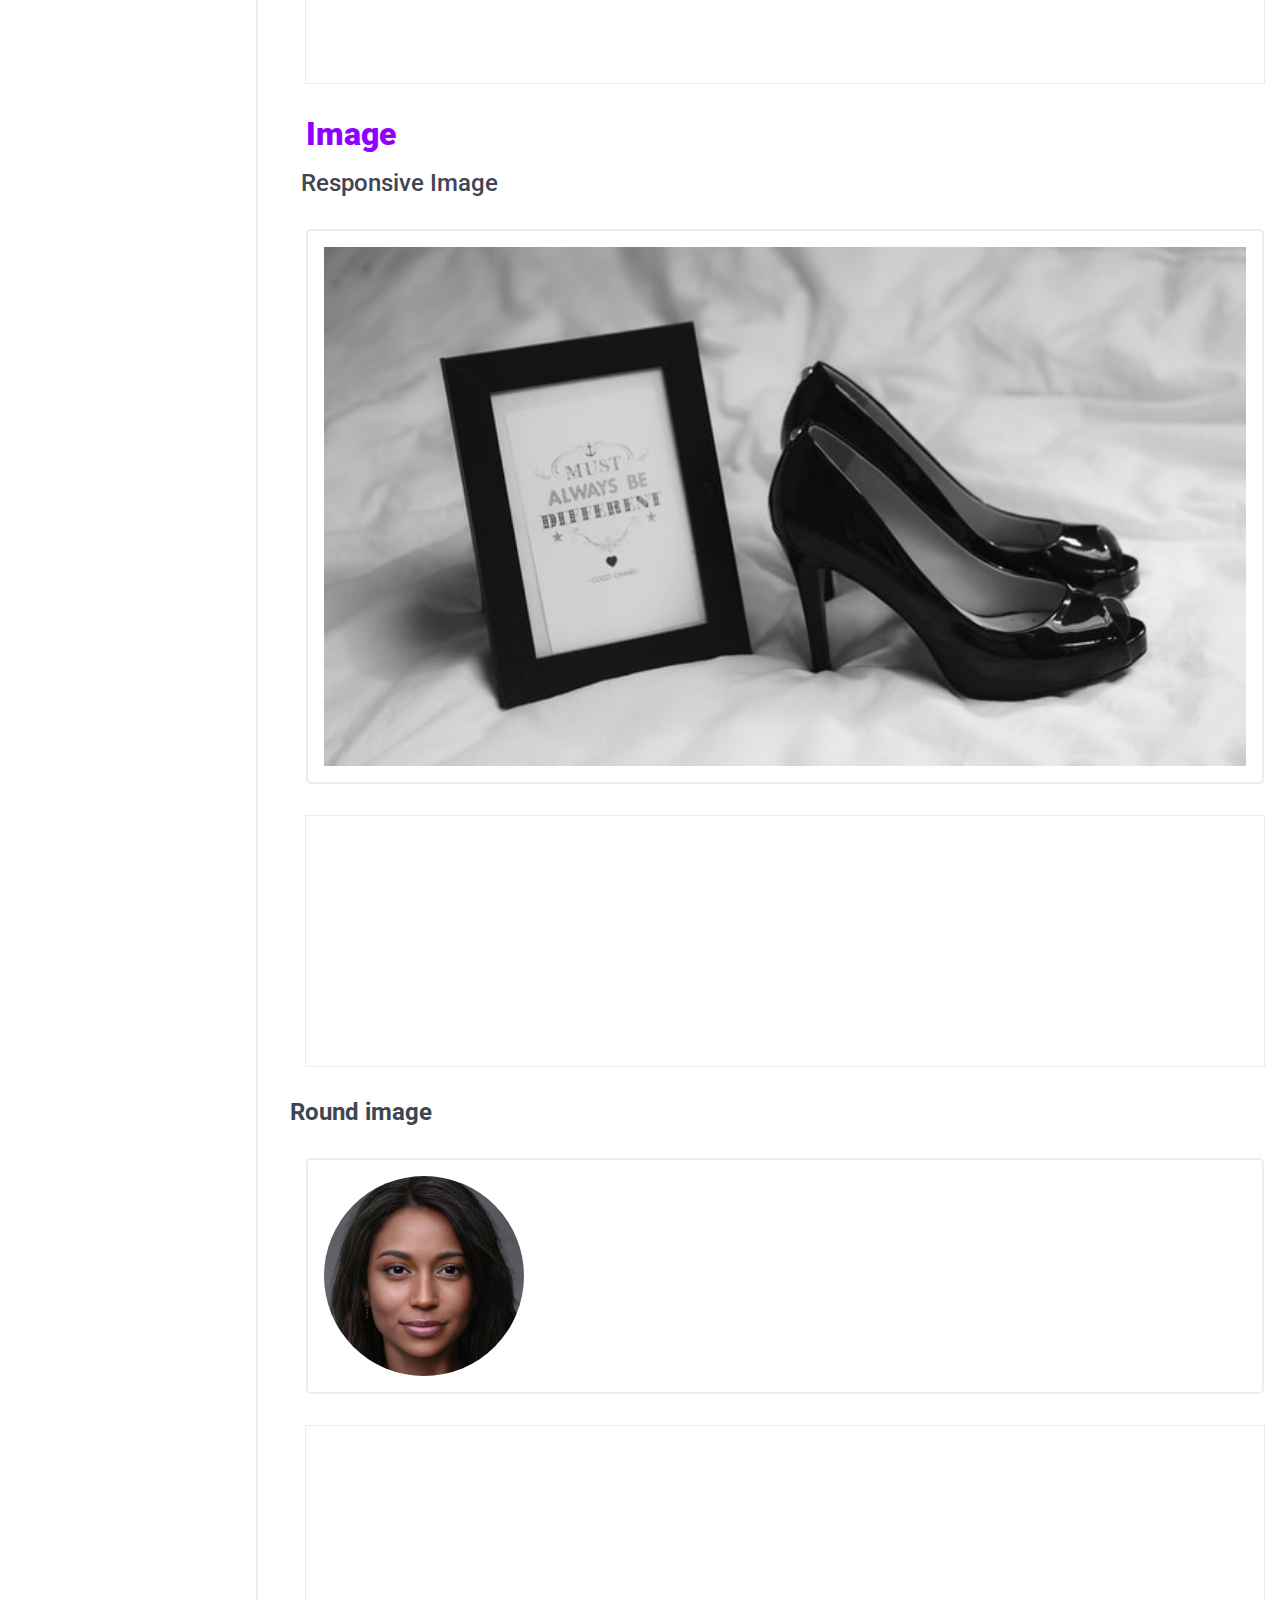
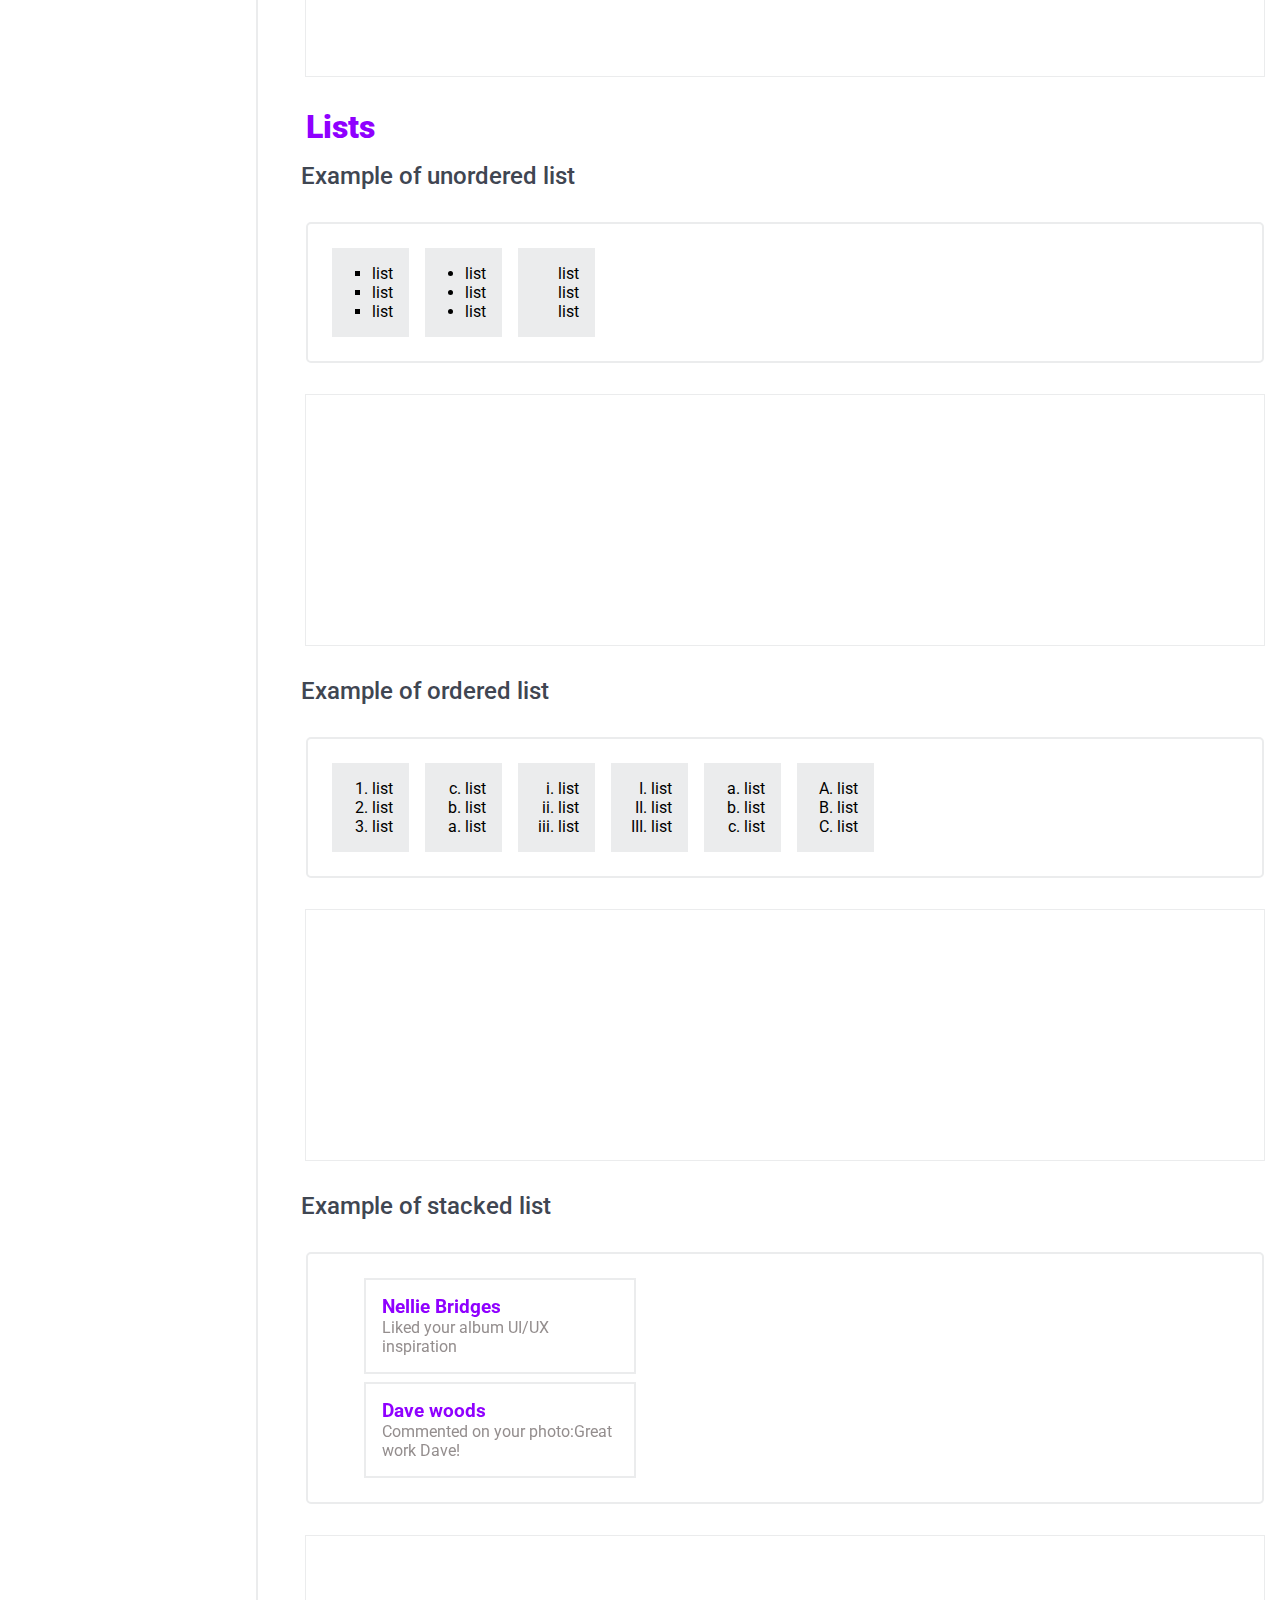
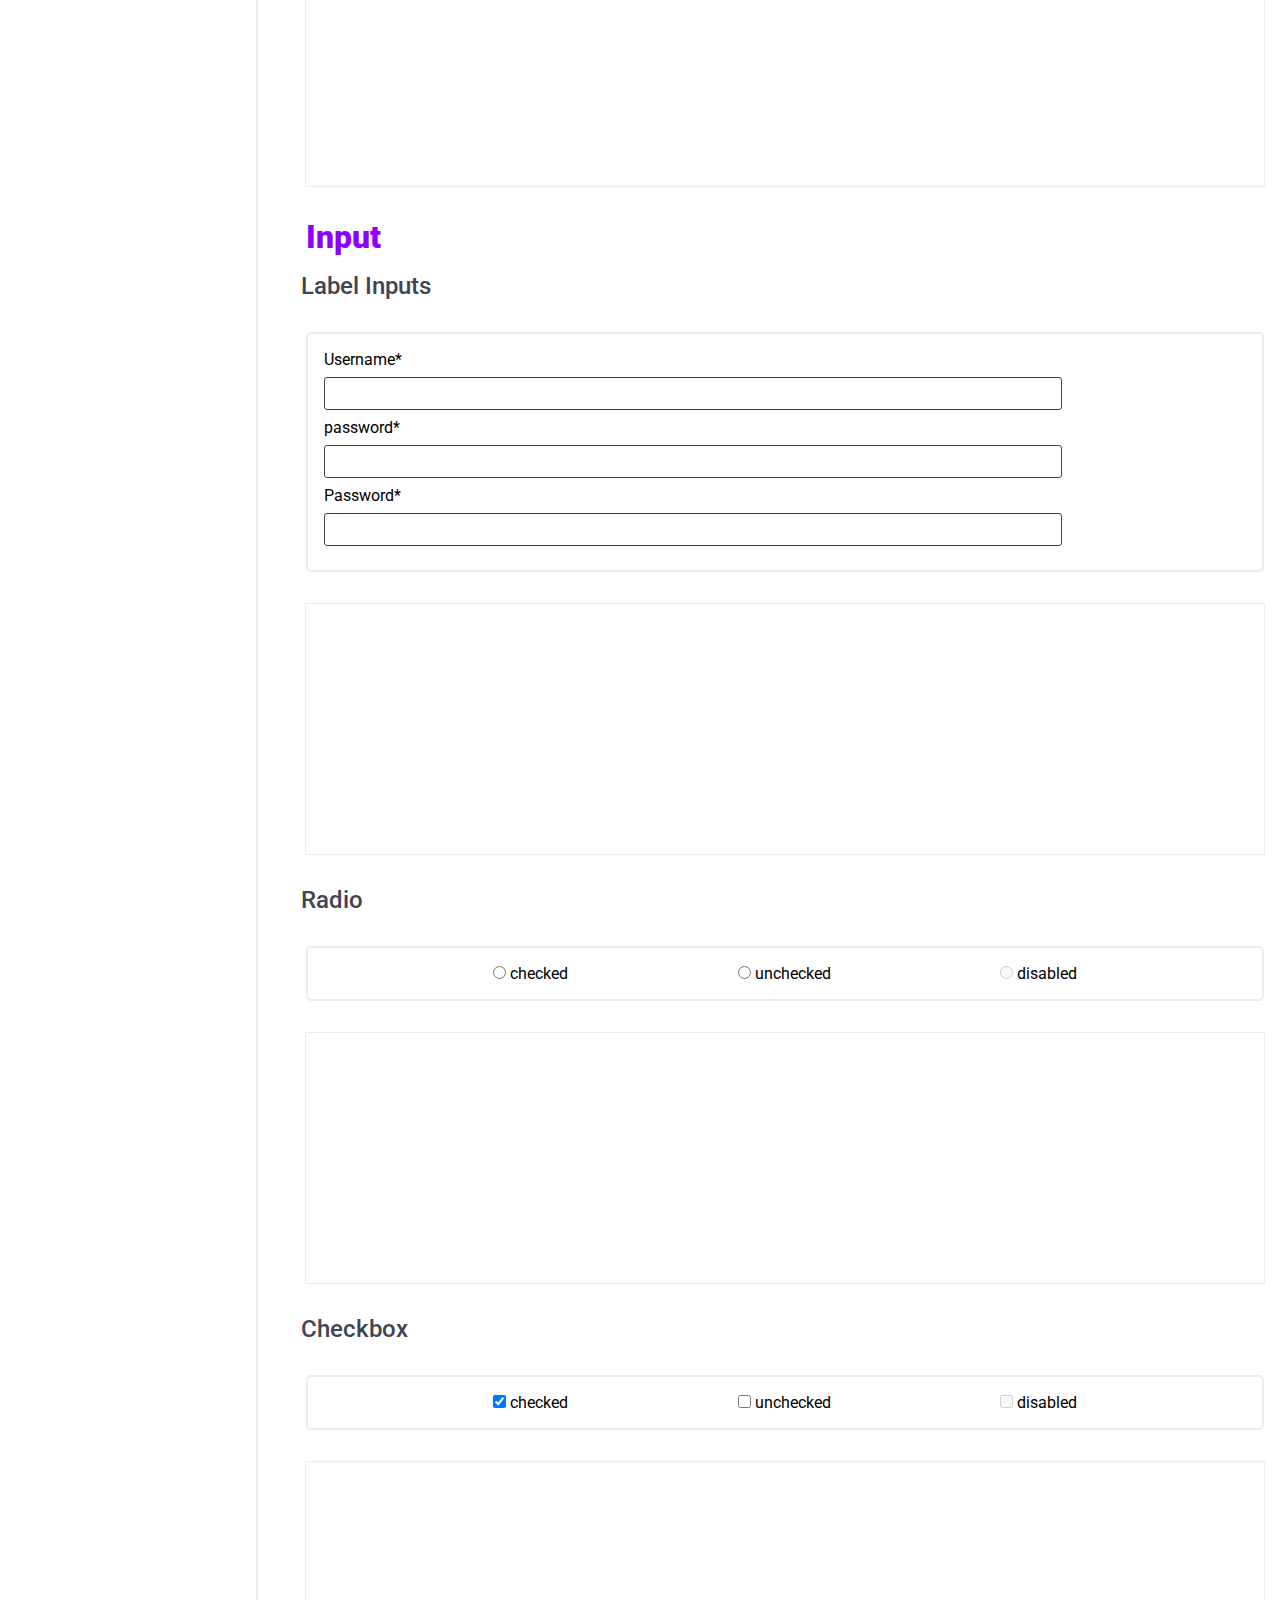
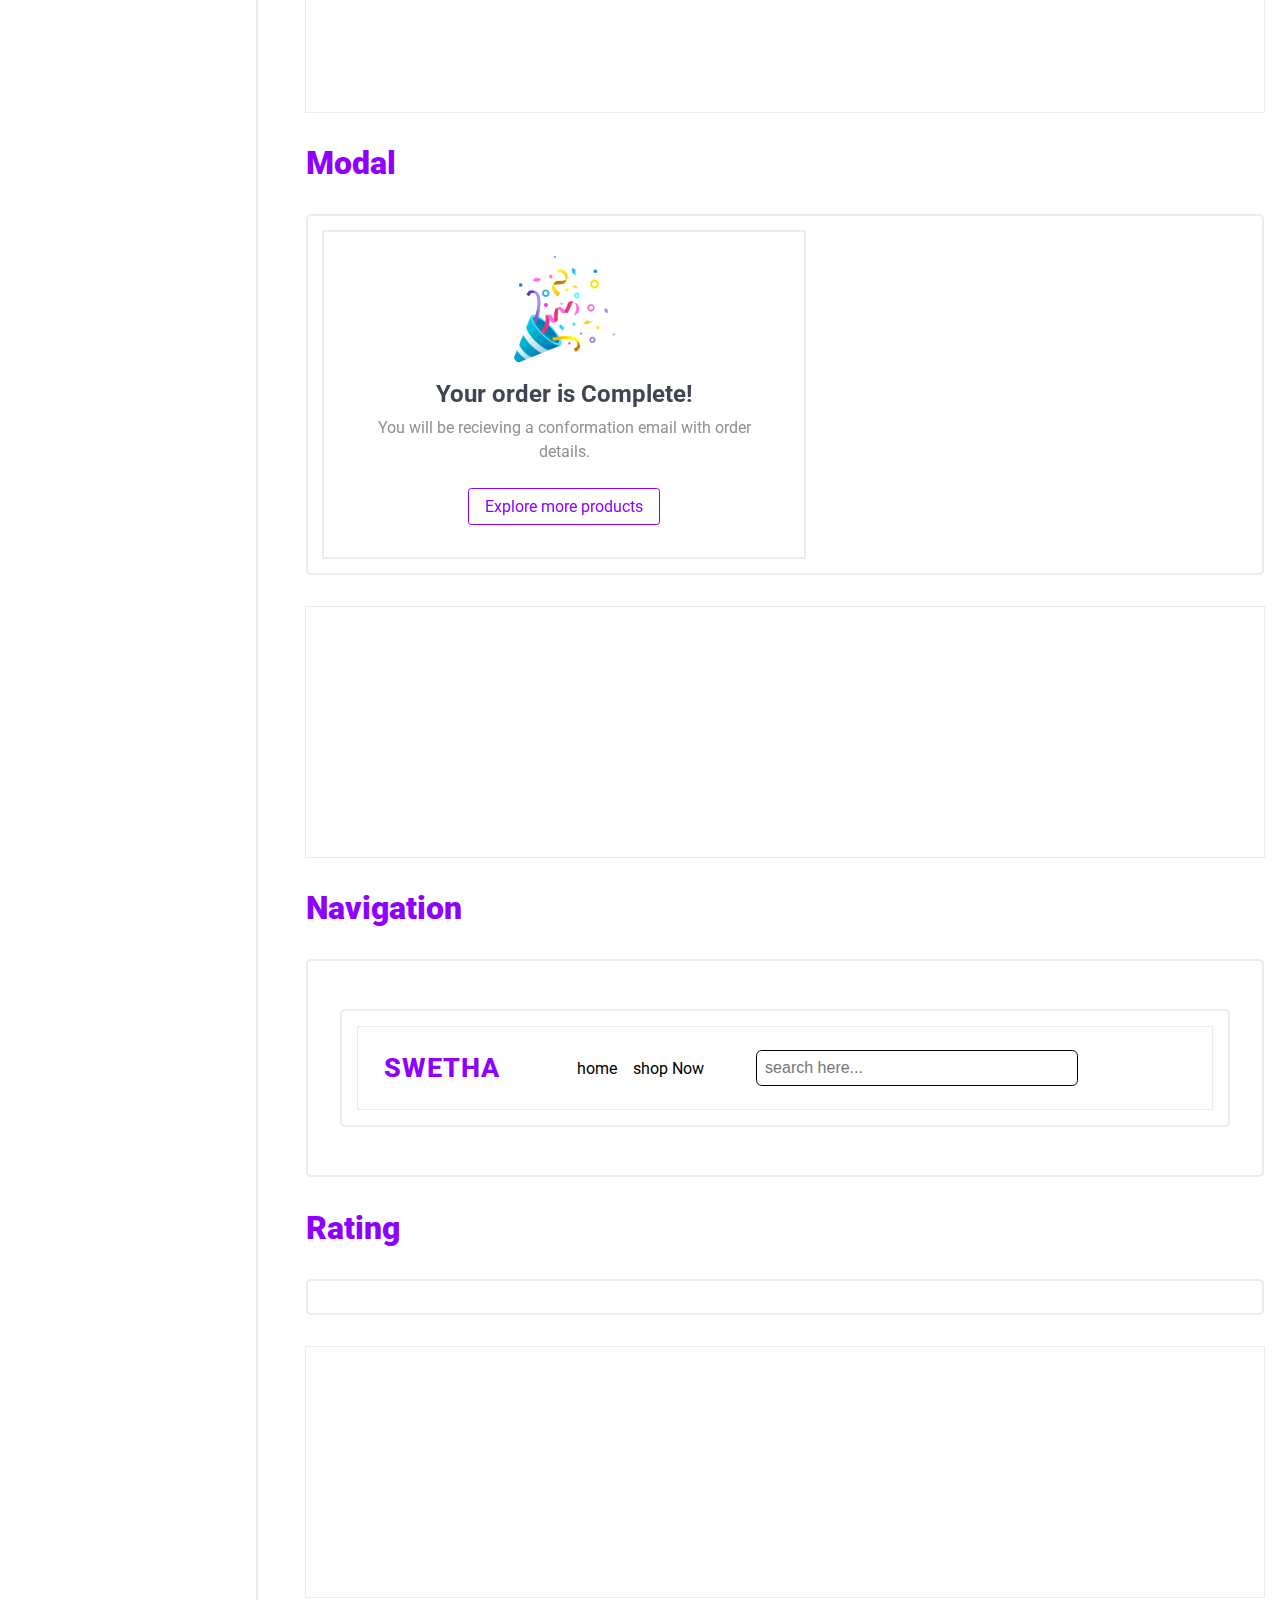
==== commit 262b2322: "Merge pull request #4 from swethaogeti/list-nav-rating" ====
--- a/index.html
+++ b/index.html
@@ -1,874 +1,1671 @@
 <!DOCTYPE html>
 <html lang="en">
-
-<head>
-    <meta charset="UTF-8">
-    <meta http-equiv="X-UA-Compatible" content="IE=edge">
-    <meta name="viewport" content="width=device-width, initial-scale=1.0">
-    <link rel="stylesheet" href="https://cdnjs.cloudflare.com/ajax/libs/font-awesome/5.15.2/css/all.min.css"
-        integrity="sha512-HK5fgLBL+xu6dm/Ii3z4xhlSUyZgTT9tuc/hSrtw6uzJOvgRr2a9jyxxT1ely+B+xFAmJKVSTbpM/CuL7qxO8w=="
-        crossorigin="anonymous" />
-    <script src="https://code.iconify.design/1/1.0.7/iconify.min.js"></script>
-
-    <link rel="stylesheet" href="./doc-css/docpage.css">
+  <head>
+    <meta charset="UTF-8" />
+    <meta http-equiv="X-UA-Compatible" content="IE=edge" />
+    <meta name="viewport" content="width=device-width, initial-scale=1.0" />
+    <link
+      rel="stylesheet"
+      href="https://cdnjs.cloudflare.com/ajax/libs/font-awesome/5.15.2/css/all.min.css"
+      integrity="sha512-HK5fgLBL+xu6dm/Ii3z4xhlSUyZgTT9tuc/hSrtw6uzJOvgRr2a9jyxxT1ely+B+xFAmJKVSTbpM/CuL7qxO8w=="
+      crossorigin="anonymous"
+    />
+    <script
+      defer
+      src="https://code.iconify.design/1/1.0.7/iconify.min.js"
+    ></script>
+    <script defer src="docpage.js"></script>
+    <link rel="stylesheet" href="./doc-css/docpage.css" />
     <title>Swetha UI</title>
-
-</head>
-
-<body>
-    <div class="pagelayout-grid">
-        <nav class="navbar">
-            <div class="name-icon">
-                <a href="landingpage.html" id="lib-name">Swetha UI</a><span>v1.0</span>
-            </div>
-            <div class="ul-container">
-                <ul class="ul-links">
-                    <li> <a href="./landingpage.html">Home</a></li>
-                    <li> <a href="#">Doc</a></li>
-                    <li> <a href="https://github.com/swethaogeti">Github</a></li>
-                </ul>
-            </div>
-        </nav>
-
+  </head>
+
+  <body>
+    <div class="paglayout-flex">
+      <div class="navbar">
+        <div class="nav-left-container">
+          <div class="menu-icon">
+            <i class="fas fa-bars" id="menu"></i>
+          </div>
+          <div>
+            <a href="landingpage.html" id="lib-name">SWETHA UI</a>
+          </div>
+        </div>
+        <div class="nav-right-container">
+          <div class="ul-container">
+            <ul class="ul-links">
+              <li><a href="./landingpage.html">Home</a></li>
+              <li><a href="#">Doc</a></li>
+              <li><a href="https://github.com/swethaogeti">Github</a></li>
+            </ul>
+          </div>
+        </div>
+      </div>
+
+      <div class="pagelayout-grid">
         <div class="sidebar">
-            <ul class="sidebar-items">
-                <li class="sidebar-item"> <a href="#avatar-c">Avatar</a></li>
-                <li class="sidebar-item"> <a href="#alert-c">Alert</a></li>
-                <li class="sidebar-item"> <a href="#badge-c">Badge</a></li>
-                <li class="sidebar-item"> <a href="#button-c">Button</a></li>
-                <li class="sidebar-item"> <a href="#card-c">Card</a></li>
-                <li class="sidebar-item"> <a href="#image-c">Image</a></li>
-                <li class="sidebar-item"> <a href="#input-c">Input</a></li>
-                <li class="sidebar-item"> <a href="#modal-c">Modal</a></li>
-                <li class="sidebar-item"> <a href="#toast-c">Toast</a></li>
-                <li class="sidebar-item"> <a href="#typography-c">Typography</a></li>
-            </ul>
+          <ul class="sidebar-items">
+            <li class="sidebar-item"><a href="#avatar-c">Avatar</a></li>
+            <li class="sidebar-item"><a href="#alert-c">Alert</a></li>
+            <li class="sidebar-item"><a href="#badge-c">Badge</a></li>
+            <li class="sidebar-item"><a href="#button-c">Button</a></li>
+            <li class="sidebar-item"><a href="#card-c">Card</a></li>
+            <li class="sidebar-item"><a href="#grid-c">Grid</a></li>
+            <li class="sidebar-item"><a href="#image-c">Image</a></li>
+            <li class="sidebar-item"><a href="#input-c">Input</a></li>
+            <li class="sidebar-item"><a href="#list-c">List</a></li>
+            <li class="sidebar-item"><a href="#modal-c">Modal</a></li>
+            <li class="sidebar-item"><a href="#navigation-c">Navigation</a></li>
+            <li class="sidebar-item"><a href="#slider-c">Slider</a></li>
+            <li class="sidebar-item"><a href="#toast-c">Toast</a></li>
+            <li class="sidebar-item"><a href="#typography-c">Typography</a></li>
+          </ul>
         </div>
         <div class="main">
-            <section class="avatar-component " id="avatar-c">
-
-                <h1 class="h-1">
-                    Avatar
-                </h1>
-                <p>Use the Avatar Component as a graphical representation of a person through a profile picture or a
-                    string with initials</p>
-
-                <h2 class="h-2">
-                    Example of Image avatar
-                </h2>
-
-                <p>Avatar is available in 5 different sizes. You can use image in Avatar.</p>
-
-                <div class="component-display-container">
-
-                    <div class="avatar avatar-xl margin-right-1">
-                        <img src="./images/girls.jpg" class="image-responsive image-round " alt="img">
-                    </div>
-
-                    <div class="avatar avatar-l margin-right-1">
-                        <img src="./images/girls.jpg" class="image-responsive image-round " alt="img">
-                    </div>
-
-                    <div class="avatar avatar-m margin-right-1">
-                        <img src="./images/girls.jpg" class="image-responsive image-round " alt="img">
-                    </div>
-
-                    <div class="avatar avatar-s margin-right-1">
-                        <img src="./images/girls.jpg" class="image-responsive image-round " alt="img">
-                    </div>
-
-                    <div class="avatar avatar-xs margin-right-1">
-                        <img src="./images/girls.jpg" class="image-responsive image-round " alt="img">
-                    </div>
-
-                </div>
-                <div class="code-display">
-                    <code>
-                        <iframe
-                            src="https://carbon.now.sh/embed?bg=rgba%28255%2C255%2C255%2C1%29&t=a11y-dark&wt=none&l=auto&width=680&ds=false&dsyoff=20px&dsblur=68px&wc=true&wa=false&pv=56px&ph=56px&ln=false&fl=1&fm=Hack&fs=14px&lh=133%25&si=false&es=2x&wm=false&code=%2520%253Cdiv%2520class%253D%2522avatar%2520avatar-xl%2522%253E%253Cimg%2520src%253D%2522.%252Fimages%252Fgirls.jpg%2522%2520%2520%2520%2520%2520%2520class%253D%2522image-responsive%2520image-round%2522%2520alt%253D%2522img%2522%253E%2520%253C%252Fdiv%253E%250A%250A%2520%253Cdiv%2520class%253D%2522avatar%2520avatar-l%2522%253E%253Cimg%2520src%253D%2522.%252Fimages%252Fgirls.jpg%2522%2520class%253D%2522image-responsive%2520image-round%2520%2522%2520alt%253D%2522img%2522%253E%253C%252Fdiv%253E%250A%250A%2520%253Cdiv%2520class%253D%2522avatar%2520avatar-m%2522%253E%2520%253Cimg%2520src%253D%2522.%252Fimages%252Fgirls.jpg%2522%2520class%253D%2522image-responsive%2520image-round%2520%2522%2520alt%253D%2522img%2522%253E%253C%252Fdiv%253E%250A%250A%2520%253Cdiv%2520class%253D%2522avatar%2520avatar-s%2522%253E%253Cimg%2520src%253D%2522.%252Fimages%252Fgirls.jpg%2522%2520class%253D%2522image-responsive%2520image-round%2520%2522%2520alt%253D%2522img%2522%253E%253C%252Fdiv%253E%250A%250A%2520%2520%253Cdiv%2520class%253D%2522avatar%2520avatar-xs%2522%253E%253Cimg%2520src%253D%2522.%252Fimages%252Fgirls.jpg%2522%2520class%253D%2522image-responsive%2520image-round%2520%2522%2520alt%253D%2522img%2522%253E%253C%252Fdiv%253E"
-                            style="width: 680px; height: 447px; border:0; transform: scale(1); overflow:hidden;"
-                            sandbox="allow-scripts allow-same-origin">
-                        </iframe>
-                    </code>
-                </div>
-                <h2 class="h-2">Example of text avatar</h2>
-                <p>You can use initial leeters of user in well. You need to include class avatar-text along with avatar
-                    and size class.</p>
-
-                <div class="component-display-container">
-
-                    <div class="avatar avatar-xl  avatar-text margin-right-1" role="img" alt="avatar">
-                        SO
-                    </div>
-
-                    <div class="avatar avatar-l  avatar-text margin-right-1" role="img" alt="avatar">
-                        SO
-                    </div>
-
-                    <div class="avatar avatar-m  avatar-text margin-right-1" role="img" alt="avatar">
-                        SO
-                    </div>
-
-                    <div class="avatar avatar-s  avatar-text margin-right-1" role="img" alt="avatar">
-                        SO
-                    </div>
-                    <div class="avatar avatar-xs  avatar-text margin-right-1" role="img" alt="avatar">
-                        SO
-                    </div>
-
-                </div>
-                <div class="code-display">
-                    <code>
-                        <iframe
-                            src="https://carbon.now.sh/embed?bg=rgba%28255%2C255%2C255%2C1%29&t=a11y-dark&wt=none&l=auto&width=680&ds=false&dsyoff=20px&dsblur=68px&wc=true&wa=false&pv=56px&ph=56px&ln=false&fl=1&fm=Hack&fs=14px&lh=133%25&si=false&es=2x&wm=false&code=%2520%253Cdiv%2520class%253D%2522avatar%2520avatar-xl%2520%2520avatar-text%2522%2520role%253D%2522img%2522%2520alt%253D%2522avatar%2522%253ESO%253C%252Fdiv%253E%250A%250A%253Cdiv%2520class%253D%2522avatar%2520avatar-l%2520%2520avatar-text%2522%2520role%253D%2522img%2522%2520alt%253D%2522avatar%2522%253ESO%253C%252Fdiv%253E%250A%250A%253Cdiv%2520class%253D%2522avatar%2520avatar-m%2520%2520avatar-text%2522%2520role%253D%2522img%2522%2520alt%253D%2522avatar%2522%253ESO%253C%252Fdiv%253E%250A%250A%253Cdiv%2520class%253D%2522avatar%2520avatar-s%2520%2520avatar-text%2522%2520role%253D%2522img%2522%2520alt%253D%2522avatar%2522%253ESO%253C%252Fdiv%253E%250A%2520%2520%2520%2520%2520%2520%2520%2520%2520%2520%2520%2520%2520%2520%2520%2520%2520%2520%2520%250A%253Cdiv%2520class%253D%2522avatar%2520avatar-xs%2520%2520avatar-text%2522%2520role%253D%2522img%2522%2520alt%253D%2522avatar%2522%253ESO%253C%252Fdiv%253E%2520%2520%2520"
-                            style="width: 680px; height: 447px; border:0; transform: scale(1); overflow:hidden;"
-                            sandbox="allow-scripts allow-same-origin">
-                        </iframe>
-                    </code>
-                </div>
-            </section>
-
-            <section class="alert-component" id="alert-c">
-                <h1 class="h-1">Alert</h1>
-                <p>Alert is used to attract user's attention for important information without interrupting the user's
-                    flow</p>
-
-                <h2 class="h-2">Example</h2>
-                <p>The alert offers four severity levels that set a distinctive icon and color</p>
-
-                <div class="component-display-container flex-box">
-                    <div class="alert alert-secondary">
-                        A simple alert example.
-                    </div>
-
-                    <div class="alert alert-primary"><span class="alert-icon"> <i class="fas fa-info-circle"></i></span>
-                        A primary alert example
-                    </div>
-
-                    <div class="alert alert-success"><span class="alert-icon"> <i
-                                class="fas fa-check-circle"></i></span>
-                        A sucess alert example
-                    </div>
-
-                    <div class="alert alert-warning"><span class="alert-icon"> <i
-                                class="fas fa-exclamation-triangle"></i></span>
-                        A warning alert example
-                    </div>
-
-                    <div class="alert alert-danger"><span class="alert-icon"> <i class="fa fa-times-circle"></i></span>
-                        A danger alert example
-                    </div>
-                </div>
-
-                <div class="code-display">
-                    <code>
-                        <iframe
-                            src="https://carbon.now.sh/embed?bg=rgba%28255%2C255%2C255%2C1%29&t=a11y-dark&wt=none&l=auto&width=680&ds=false&dsyoff=20px&dsblur=68px&wc=true&wa=false&pv=56px&ph=56px&ln=false&fl=1&fm=Hack&fs=14px&lh=133%25&si=false&es=2x&wm=false&code=%253Cdiv%2520class%253D%2522alert%2520alert-secondary%2522%253E%2520A%2520simple%2520alert%2520example.%2520%253C%252Fdiv%253E%250A%250A%2520%253Cdiv%2520class%253D%2522alert%2520alert-primary%2522%253E%253Cspan%2520class%253D%2522alert-icon%2522%253E%2520%253Ci%2520class%253D%2522fas%2520fa-info-circle%2522%253E%253C%252Fi%253E%253C%252Fspan%253E%2520A%2520primary%2520alert%2520example%250A%253C%252Fdiv%253E%250A%250A%2520%253Cdiv%2520class%253D%2522alert%2520alert-success%2522%253E%253Cspan%2520class%253D%2522alert-icon%2522%253E%2520%253Ci%250A%2520%2520class%253D%2522fas%2520fa-check-circle%2522%253E%253C%252Fi%253E%253C%252Fspan%253EA%2520sucess%2520alert%2520example%2520%253C%252Fdiv%253E%250A%250A%2520%253Cdiv%2520class%253D%2522alert%2520alert-warning%2522%253E%253Cspan%2520class%253D%2522alert-icon%2522%253E%2520%253Ci%250A%2520%2520class%253D%2522fas%2520fa-exclamation-triangle%2522%253E%253C%252Fi%253E%253C%252Fspan%253EA%2520warning%2520alert%2520example%253C%252Fdiv%253E%250A%250A%253Cdiv%2520class%253D%2522alert%2520alert-danger%2522%253E%253Cspan%2520class%253D%2522alert-icon%2522%253E%2520%253Ci%2520class%253D%2522fa%2520fa-times-circle%2522%253E%253C%252Fi%253E%253C%252Fspan%253EA%2520danger%2520alert%2520example%2520%253C%252Fdiv%253E"
-                            style="width: 680px; height: 521px; border:0; transform: scale(1); overflow:hidden;"
-                            sandbox="allow-scripts allow-same-origin">
-                        </iframe>
-                    </code>
-                </div>
-            </section>
-
-
-            <section class="badge-component" id="badge-c">
-                <h1 class="h-1">Badge</h1>
-                <p>Badge are being used to display a notification count ot status</p>
-                <h2 class="h-2">Examples of status Badges</h2>
-                <p>staus badge can be used to show online status of user.</p>
-
-                <div class="component-display-container">
-                    <div class="badge-container">
-                        <div class="avatar avatar-m">
-                            <img class="image-responsive image-round" src="./images/girls.jpg" alt="avatar">
-                        </div>
-                        <span class="status-badge online"></span>
-                    </div>
-
-                    <div class="badge-container margin-2">
-                        <div class="avatar avatar-m">
-                            <img class="image-responsive image-round" src="./images/girls.jpg" alt="avatar">
-                        </div>
-                        <span class="status-badge offline"></span>
-                    </div>
-
-                    <div class="badge-container">
-                        <div class="avatar avatar-m">
-                            <img class="image-responsive image-round" src="./images/girls.jpg" alt="avatar">
-                        </div>
-                        <span class="status-badge dont-disturb"></span>
-                    </div>
-                </div>
-
-                <div class="code-display">
-                    <code>
-                        <iframe
-                            src="https://carbon.now.sh/embed?bg=rgba%28255%2C255%2C255%2C1%29&t=a11y-dark&wt=none&l=auto&width=680&ds=false&dsyoff=20px&dsblur=68px&wc=true&wa=false&pv=56px&ph=56px&ln=false&fl=1&fm=Hack&fs=14px&lh=133%25&si=false&es=2x&wm=false&code=%253Cdiv%2520class%253D%2522badge-container%2522%253E%253Cdiv%2520class%253D%2522avatar%2520avatar-m%2522%253E%250A%2520%253Cimg%2520class%253D%2522image-responsive%2520image-round%2522%2520%2520%2520%2520%2520%2520src%253D%2522.%252Fimages%252Fgirls.jpg%2522%2520alt%253D%2522avatar%2522%253E%253C%252Fdiv%253E%250A%253Cspan%2520class%253D%2522status-badge%2520online%2522%253E%253C%252Fspan%253E%253C%252Fdiv%253E%250A%250A%253Cdiv%2520class%253D%2522badge-container%2522%253E%253Cdiv%2520class%253D%2522avatar%2520avatar-m%2522%253E%253Cimg%2520class%253D%2522image-responsive%2520image-round%2522%2520src%253D%2522.%252Fimages%252Fgirls.jpg%2522%2520alt%253D%2522avatar%2522%253E%253C%252Fdiv%253E%253Cspan%2520class%253D%2522status-badge%2520offline%2522%253E%253C%252Fspan%253E%253C%252Fdiv%253E%250A%250A%253Cdiv%2520class%253D%2522badge-container%2522%253E%253Cdiv%2520class%253D%2522avatar%2520avatar-m%2522%253E%250A%253Cimg%2520class%253D%2522image-responsive%2520image-round%2522%2520src%253D%2522.%252Fimages%252Fgirls.jpg%2522%2520alt%253D%2522avatar%2522%253E%253C%252Fdiv%253E%253Cspan%2520class%253D%2522status-badge%2520dont-disturb%2522%253E%253C%252Fspan%253E%253C%252Fdiv%253E"
-                            style="width: 680px; height: 447px; border:0; transform: scale(1); overflow:hidden;"
-                            sandbox="allow-scripts allow-same-origin">
-                        </iframe>
-                    </code>
-                </div>
-
-                <h2 class="h-2">Example of badge on icon</h2>
-                <p>badge can we used on icon as a notification number badge can be used on icon</p>
-
-                <div class="component-display-container">
-                    <span class="badge-container"> <i class="icon fas fa-bell margin-right-2"></i>
-                        <span class="status-badge badge-number">25</span></span>
-
-
-                    <span class="badge-container"> <i class="icon fas fa-envelope margin-right-2"></i>
-                        <span class="status-badge badge-number">5</span></span>
-
-                    <span class="badge-container"> <i class="icon fas fa-shopping-cart margin-right-2"></i>
-                        <span class="status-badge badge-number">10</span></span>
-
-                </div>
-                <div class="code-display">
-                    <code>
-                        <iframe
-                            src="https://carbon.now.sh/embed?bg=rgba%28255%2C255%2C255%2C1%29&t=a11y-dark&wt=none&l=auto&width=680&ds=false&dsyoff=20px&dsblur=68px&wc=true&wa=false&pv=56px&ph=56px&ln=false&fl=1&fm=Hack&fs=14px&lh=133%25&si=false&es=2x&wm=false&code=%2520%253Cspan%2520class%253D%2522badge-container%2522%253E%2520%253Ci%2520class%253D%2522icon%2520fas%2520fa-bell%2522%253E%253C%252Fi%253E%253Cspan%2520class%253D%2522status-badge%2520badge-number%2522%253E25%253C%252Fspan%253E%253C%252Fspan%253E%250A%250A%253Cspan%2520class%253D%2522badge-container%2522%253E%2520%253Ci%2520class%253D%2522icon%2520fas%2520fa-envelope%2520%2522%253E%253C%252Fi%253E%253Cspan%2520class%253D%2522status-badge%2520badge-number%2522%253E5%253C%252Fspan%253E%253C%252Fspan%253E%250A%250A%253Cspan%2520class%253D%2522badge-container%2522%253E%2520%253Ci%2520class%253D%2522icon%2520fas%2520fa-shopping-cart%2522%253E%253C%252Fi%253E%253Cspan%2520class%253D%2522status-badge%2520badge-number%2522%253E10%253C%252Fspan%253E%253C%252Fspan%253E"
-                            style="width: 680px; height: 354px; border:0; transform: scale(1); overflow:hidden;"
-                            sandbox="allow-scripts allow-same-origin">
-                        </iframe>
-                    </code>
-                </div>
-                <h2 class="h-2"> Examples of Text badge</h2>
-                <div class="component-display-container">
-                    <div class="text-badge">
-                        <span class="badge primary-badge margin-right-1">Primary</span>
-                    </div>
-
-                    <div class="text-badge margin-right-1">
-                        <span class="badge secondary-badge">Secondary</span>
-                    </div>
-
-                    <div class="text-badge margin-right-1">
-                        <span class="badge pill-badge primary-badge">New</span>
-                    </div>
-
-
-                    <div class="text-badge margin-right-1">
-                        <span class="badge pill-badge secondary-badge">Sale</span>
-                    </div>
-                </div>
-
-                <div class="code-display">
-                    <code>
-                        <iframe
-                            src="https://carbon.now.sh/embed?bg=rgba%28255%2C255%2C255%2C1%29&t=a11y-dark&wt=none&l=auto&width=680&ds=false&dsyoff=20px&dsblur=68px&wc=true&wa=false&pv=56px&ph=56px&ln=false&fl=1&fm=Hack&fs=14px&lh=133%25&si=false&es=2x&wm=false&code=%2520%253Cdiv%2520class%253D%2522text-badge%2522%253E%253Cspan%2520class%253D%2522badge%2520primary-badge%2522%253EPrimary%253C%252Fspan%253E%253C%252Fdiv%253E%250A%250A%253Cdiv%2520class%253D%2522text-badge%2522%253E%253Cspan%2520class%253D%2522badge%2520secondary-badge%2522%253ESecondary%253C%252Fspan%253E%253C%252Fdiv%253E%250A%250A%253Cdiv%2520class%253D%2522text-badge%2522%253E%253Cspan%2520class%253D%2522badge%2520pill-badge%2520primary-badge%2522%253ENew%253C%252Fspan%253E%253C%252Fdiv%253E%250A%250A%253Cdiv%2520class%253D%2522text-badge%2522%253E%253Cspan%2520class%253D%2522badge%2520pill-badge%2520secondary-badge%2522%253ESale%253C%252Fspan%253E%253C%252Fdiv%253E"
-                            style="width: 680px; height: 391px; border:0; transform: scale(1); overflow:hidden;"
-                            sandbox="allow-scripts allow-same-origin">
-                        </iframe>
-                    </code>
-                </div>
-            </section>
-
-
-            <section class="button-component" id="button-c">
-                <h1 class="h-1">Button</h1>
-                <p>Buttons allow users to take actions, and make choices, with a single tap.</p>
-
-                <h2 class="h-2">Simple Button</h2>
-                <div class="component-display-container flex-box-default">
-                    <button class="btn btn-primary">Primary</button>
-                    <button class="btn btn-secondary">Secondary</button>
-                    <button class="btn btn-save">Save</button>
-                    <button class="btn btn-delete">Delete</button>
-                    <button class="btn btn-info">info</button>
-                    <button class="btn btn-light">Light</button>
-                    <button class="btn btn-dark">Dark</button>
-                </div>
-                <div class="code-display">
-                    <code>
-                        <iframe
-                            src="https://carbon.now.sh/embed?bg=rgba%28255%2C255%2C255%2C1%29&t=a11y-dark&wt=none&l=auto&width=680&ds=false&dsyoff=20px&dsblur=68px&wc=true&wa=false&pv=56px&ph=56px&ln=false&fl=1&fm=Hack&fs=14px&lh=133%25&si=false&es=2x&wm=false&code=%2520%253Cbutton%2520class%253D%2522btn%2520btn-primary%2522%253EPrimary%253C%252Fbutton%253E%250A%2520%2520%250A%2520%253Cbutton%2520class%253D%2522btn%2520btn-secondary%2522%253ESecondary%253C%252Fbutton%253E%250A%2520%2520%2520%2520%2520%2520%2520%2520%2520%2520%2520%2520%2520%2520%2520%2520%2520%2520%2520%250A%2520%253Cbutton%2520class%253D%2522btn%2520btn-save%2522%253ESave%253C%252Fbutton%253E%250A%2520%2520%2520%250A%2520%253Cbutton%2520class%253D%2522btn%2520btn-delete%2522%253EDelete%253C%252Fbutton%253E%250A%2520%2520%2520%2520%2520%2520%2520%2520%2520%2520%2520%2520%2520%2520%2520%2520%2520%2520%2520%2520%250A%2520%253Cbutton%2520class%253D%2522btn%2520btn-info%2522%253Einfo%253C%252Fbutton%253E%250A%250A%2520%253Cbutton%2520class%253D%2522btn%2520btlight%2522%253ELight%253C%252Fbutton%253E%250A%2520%2520%2520%2520%2520%2520%2520%2520%2520%2520%2520%2520%2520%2520%2520%2520%2520%2520%2520%250A%2520%253Cbutton%2520class%253D%2522btn%2520btn-dark%2522%253EDark%253C%252Fbutton%253E%250A%2520%2520%2520%2520%2520%2520%2520%2520%2520%2520%2520%2520%2520%2520%2520%2520%2520%2520%2520%2520%250A%2520%253Cbutton%2520class%253D%2522btn%2520btn-link%2522%253Elink%253C%252Fbutton%253E"
-                            style="width: 680px; height: 465px; border:0; transform: scale(1); overflow:hidden;"
-                            sandbox="allow-scripts allow-same-origin">
-                        </iframe>
-                    </code>
-                </div>
-                <h2 class="h-2">Link buttons</h2>
-                <div class="component-display-container flex-box-default">
-                    <button class="btn o-btn-primary"><a href="#">click here</a></button>
-                </div>
-              <div class="code-display">
-                  <code>
-                    <iframe
-  src="https://carbon.now.sh/embed?bg=rgba%28255%2C255%2C255%2C1%29&t=a11y-dark&wt=none&l=auto&width=680&ds=false&dsyoff=20px&dsblur=68px&wc=true&wa=false&pv=56px&ph=56px&ln=false&fl=1&fm=Hack&fs=14px&lh=133%25&si=false&es=2x&wm=false&code=%2520%253Cbutton%2520class%253D%2522btn%2520o-btn-primary%2522%253E%253Ca%2520href%253D%2522%2523%2522%253Eclick%2520here%253C%252Fa%253E%253C%252Fbutton%253E"
-  style="width: 680px; height: 223px; border:0; transform: scale(1); overflow:hidden;"
-  sandbox="allow-scripts allow-same-origin">
-</iframe>  
-                  </code>
-              </div>
-                <h2 class="h-2">Outlined Buttons</h2>
-                <div class="component-display-container flex-box-default">
-                    <button class="btn o-btn-primary">Primary</button>
-                    <button class="btn o-btn-secondary">Secondary</button>
-                    <button class="btn o-btn-save">Save</button>
-                    <button class="btn o-btn-delete">Delete</button>
-                    <button class="btn o-btn-info">info</button>
-                    <button class="btn o-btn-light">Light</button>
-                    <button class="btn o-btn-dark">Dark</button>
-                </div>
-                <div class="code-display">
-                    <code>
-                        <iframe
-                            src="https://carbon.now.sh/embed?bg=rgba%28255%2C255%2C255%2C1%29&t=a11y-dark&wt=none&l=auto&width=680&ds=false&dsyoff=20px&dsblur=68px&wc=true&wa=false&pv=56px&ph=56px&ln=false&fl=1&fm=Hack&fs=14px&lh=133%25&si=false&es=2x&wm=false&code=%2520%2520%253Cbutton%2520class%253D%2522btn%2520o-btn-primary%2522%253EPrimary%253C%252Fbutton%253E%250A%2520%2520%2520%2520%2520%2520%2520%2520%2520%2520%2520%2520%2520%2520%2520%2520%2520%2520%2520%2520%250A%2520%2520%253Cbutton%2520class%253D%2522btn%2520o-btn-secondary%2522%253ESecondary%253C%252Fbutton%253E%250A%2520%2520%2520%2520%2520%2520%2520%2520%2520%2520%2520%2520%2520%2520%2520%2520%2520%2520%2520%2520%250A%2520%2520%2520%253Cbutton%2520class%253D%2522btn%2520o-btn-save%2522%253ESave%253C%252Fbutton%253E%250A%2520%2520%2520%2520%2520%2520%2520%2520%2520%2520%2520%2520%2520%2520%2520%2520%2520%2520%2520%250A%2520%2520%2520%253Cbutton%2520class%253D%2522btn%2520o-btn-delete%2522%253EDelete%253C%252Fbutton%253E%250A%2520%2520%2520%2520%2520%2520%2520%2520%2520%2520%2520%2520%2520%2520%2520%2520%2520%2520%2520%2520%250A%2520%2520%2520%253Cbutton%2520class%253D%2522btn%2520o-btn-info%2522%253Einfo%253C%252Fbutton%253E%250A%2520%2520%2520%2520%2520%2520%2520%2520%2520%2520%2520%2520%2520%2520%2520%2520%2520%2520%2520%2520%250A%2520%2520%2520%253Cbutton%2520class%253D%2522btn%2520o-btn-light%2522%253ELight%253C%252Fbutton%253E%250A%2520%2520%2520%2520%2520%2520%2520%2520%2520%2520%2520%2520%2520%2520%2520%2520%2520%2520%2520%2520%250A%2520%2520%2520%253Cbutton%2520class%253D%2522btn%2520o-btn-dark%2522%253EDark%253C%252Fbutton%253E"
-                            style="width: 680px; height: 428px; border:0; transform: scale(1); overflow:hidden;"
-                            sandbox="allow-scripts allow-same-origin">
-                        </iframe>
-                    </code>
-                </div>
-                <h2 class="h-2">Icon Buttons</h2>
-                <div class="component-display-container">
-                    <button class="btn-ic shopping-cart"><a href="#"><i class="fa fa-shopping-cart "></i></a></button>
-
-
-                    <button class="btn-ic shopping-cart"><a href="#"><i class="fa fa-trash "></i></a></button>
-
-                    <button class="btn-ic shopping-cart"><a href="#"><i class="fa fa-window-close "></i></a></button>
-
-                    <button class="btn-ic shopping-cart"><a href="#"><i class="fa fa-bell "></i></a></button>
-
-                    <button class="btn-ic shopping-cart"><a href="#"><i class="fa fa-share-alt"></i></a></button>
-
-                    <button class="btn-ic shopping-cart"><a href="#"><i class="fa-heart-o"></i></a></button>
-
-                    <button class="btn-ic shopping-cart"><a href="#">
-                            <span class="iconify" data-icon="mdi:cards-heart-outline" data-inline="false"></span>
-                        </a></button>
-                </div>
-
-                <div class="code-display">
-                    <code>
-                        <iframe
-                            src="https://carbon.now.sh/embed?bg=rgba%28255%2C255%2C255%2C1%29&t=a11y-dark&wt=none&l=auto&width=680&ds=false&dsyoff=20px&dsblur=68px&wc=true&wa=false&pv=56px&ph=56px&ln=false&fl=1&fm=Hack&fs=14px&lh=133%25&si=false&es=2x&wm=false&code=%2520%2520%2520%253Cbutton%2520class%253D%2522btn-ic%2520shopping-cart%2522%253E%253Ca%2520href%253D%2522%2523%2522%253E%253Ci%2520class%253D%2522fa%2520fa-shopping-cart%2520%2522%253E%253C%252Fi%253E%253C%252Fa%253E%253C%252Fbutton%253E%250A%250A%253Cbutton%2520class%253D%2522btn-ic%2520shopping-cart%2522%253E%253Ca%2520href%253D%2522%2523%2522%253E%253Ci%2520class%253D%2522fa%2520fa-trash%2520%2522%253E%253C%252Fi%253E%253C%252Fa%253E%253C%252Fbutton%253E%250A%2520%2520%2520%2520%2520%2520%2520%2520%2520%2520%2520%2520%2520%2520%2520%2520%2520%2520%250A%253Cbutton%2520class%253D%2522btn-ic%2520shopping-cart%2522%253E%253Ca%2520href%253D%2522%2523%2522%253E%253Ci%2520class%253D%2522fa%2520fa-window-close%2520%2522%253E%253C%252Fi%253E%253C%252Fa%253E%253C%252Fbutton%253E%250A%250A%253Cbutton%2520class%253D%2522btn-ic%2520shopping-cart%2522%253E%253Ca%2520href%253D%2522%2523%2522%253E%253Ci%2520class%253D%2522fa%2520fa-bell%2520%2522%253E%253C%252Fi%253E%253C%252Fa%253E%253C%252Fbutton%253E%250A%2520%2520%2520%2520%2520%2520%2520%2520%2520%2520%2520%2520%2520%2520%2520%2520%2520%2520%250A%253Cbutton%2520class%253D%2522btn-ic%2520shopping-cart%2522%253E%253Ca%2520href%253D%2522%2523%2522%253E%253Ci%2520class%253D%2522fa%2520fa-share-alt%2522%253E%253C%252Fi%253E%253C%252Fa%253E%253C%252Fbutton%253E%250A%250A%253Cbutton%2520class%253D%2522btn-ic%2520shopping-cart%2522%253E%253Ca%2520href%253D%2522%2523%2522%253E%253Ci%2520class%253D%2522fa-heart-o%2522%253E%253C%252Fi%253E%253C%252Fa%253E%253C%252Fbutton%253E%250A%250A%253Cbutton%2520class%253D%2522btn-ic%2520shopping-cart%2522%253E%253Ca%2520href%253D%2522%2523%2522%253E%250A%253Cspan%2520class%253D%2522iconify%2522%2520data-icon%253D%2522mdi%253Acards-heart-outline%2522%2520data-inline%253D%2522false%2522%253E%253C%252Fspan%253E%253C%252Fa%253E%253C%252Fbutton%253E"
-                            style="width: 680px; height: 577px; border:0; transform: scale(1); overflow:hidden;"
-                            sandbox="allow-scripts allow-same-origin">
-                        </iframe>
-                    </code>
-                </div>
-
-                <h2 class="h-2">Floating Action Buttons</h2>
-                <div class="component-display-container flex-box-default">
-                    <button class="btn-float"><i class="fa fa-plus" aria-hidden="true"></i></button>
-                    <button class="btn-float"><i class="fa fa-search" aria-hidden="true"></i></button>
-                    <button class="btn-float"><i class="fa fa-arrow-up" aria-hidden="true"></i></button>
-                    <button class="btn-float"><i class="fa fa-arrow-down" aria-hidden="true"></i></button>
-                    <button class="btn-float"><i class="fa fa-user" aria-hidden="true"></i></button>
-                </div>
-
-                <div class="code-display">
-                    <code>
-                        <iframe
-                            src="https://carbon.now.sh/embed?bg=rgba%28255%2C255%2C255%2C1%29&t=a11y-dark&wt=none&l=auto&width=680&ds=false&dsyoff=20px&dsblur=68px&wc=true&wa=false&pv=56px&ph=56px&ln=false&fl=1&fm=Hack&fs=14px&lh=133%25&si=false&es=2x&wm=false&code=%2520%253Cbutton%2520class%253D%2522btn-float%2522%253E%253Ci%2520class%253D%2522fa%2520fa-plus%2522%2520aria-hidden%253D%2522true%2522%253E%253C%252Fi%253E%253C%252Fbutton%253E%250A%2520%2520%2520%2520%2520%2520%2520%2520%2520%2520%2520%2520%2520%2520%2520%2520%2520%2520%250A%253Cbutton%2520class%253D%2522btn-float%2522%253E%253Ci%2520class%253D%2522fa%2520fa-search%2522%2520aria-hidden%253D%2522true%2522%253E%253C%252Fi%253E%253C%252Fbutton%253E%250A%2520%2520%2520%2520%2520%2520%2520%2520%2520%2520%2520%2520%2520%2520%2520%2520%2520%2520%2520%2520%250A%253Cbutton%2520class%253D%2522btn-float%2522%253E%253Ci%2520class%253D%2522fa%2520fa-arrow-up%2522%2520aria-hidden%253D%2522true%2522%253E%253C%252Fi%253E%253C%252Fbutton%253E%250A%2520%2520%2520%2520%2520%2520%2520%2520%2520%2520%2520%2520%2520%2520%2520%2520%2520%2520%2520%250A%2520%253Cbutton%2520class%253D%2522btn-float%2522%253E%253Ci%2520class%253D%2522fa%2520fa-arrow-down%2522%2520aria-hidden%253D%2522true%2522%253E%253C%252Fi%253E%253C%252Fbutton%253E%250A%2520%2520%2520%2520%2520%2520%2520%2520%2520%2520%2520%2520%2520%2520%2520%2520%2520%2520%2520%2520%250A%253Cbutton%2520class%253D%2522btn-float%2522%253E%253Ci%2520class%253D%2522fa%2520fa-user%2522%2520aria-hidden%253D%2522true%2522%253E%253C%252Fi%253E%253C%252Fbutton%253E%2520%2520%2520%2520%2520%2520%2520%2520%2520%2520%2520%2520%2520%250A%2520%2520%2520%2520%2520%2520%2520%2520%2520%2520%2520%2520%2520%2520%2520%2520%250A%2520%2520%2520%2520%2520%2520%2520%2520"
-                            style="width: 680px; height: 484px; border:0; transform: scale(1); overflow:hidden;"
-                            sandbox="allow-scripts allow-same-origin">
-                        </iframe>
-                    </code>
-                </div>
-            </section>
-
-            <section class="card-component" id="card-c">
-                <h1 class="h-1">Card</h1>
-                <p>Cards contain content and actions about a single subject.Cards are surfaces that display content and
-                    actions on a single topic.</p>
-                <h2>Card with Badges</h2>
-
-
-                <div class="component-display-container flex-box-default">
-                    <div class="card-container flex-box-default">
-                        <div class="badge-container">
-                            <img src="https://assets.ajio.com/medias/sys_master/root/h5f/h03/13441467940894/kazo_red_textured_slingbag_with_detachable_strap.jpg"
-                                alt="product-img" class="image-responsive product-img">
-                            <div class="text-badge">
-                                <span class="badge primary-badge">Trending</span>
-                            </div>
-                        </div>
-                        <div class="description-container">
-                            <h4>She Picks</h4>
-                            <p>Textured slingbag with Detachable strap</p>
-                            <div class="price-container flex-box-default">
-                                <span class="discount-price">Rs.2,094</span>
-                                <span><s>Rs.3,490</s></span>
-                                <span class="discount-percent">(40% 0ff)</span>
-                            </div>
-                        </div>
-                        <button class="btn btn-primary">Buy Now</button>
-                    </div>
-
-
-
-                    <div class="card-container flex-box-default ">
-                        <div class="badge-container">
-                            <img src="https://assets.ajio.com/medias/sys_master/root/hfd/h3b/15129822035998/caprese_yellow_textured_slingbag_with_short_handles.jpg"
-                                alt="product-img" class="image-responsive product-img">
-                            <div class="text-badge">
-                                <span class="badge primary-badge">New</span>
-                            </div>
-                            <span class="iconify symbol" data-icon="mdi:cards-heart-outline" data-inline="false"></span>
-
-
-                        </div>
-
-                        <div class="description-container">
-                            <h4>She Picks</h4>
-                            <p>Textured slingbag with Detachable strap</p>
-                            <div class="price-container flex-box-default">
-                                <span class="discount-price">Rs.2,094</span>
-                                <span><s>Rs.3,490</s></span>
-                                <span class="discount-percent">(40% 0ff)</span>
-
-                            </div>
-
-
-                        </div>
-                        <button class="btn btn-primary">Buy Now</button>
-
-                    </div>
-                </div>
-                <div class="code-display">
-                    <code>
-                        <iframe
-                            src="https://carbon.now.sh/embed?bg=rgba%28255%2C255%2C255%2C1%29&t=a11y-dark&wt=none&l=auto&width=680&ds=false&dsyoff=20px&dsblur=68px&wc=true&wa=false&pv=56px&ph=56px&ln=false&fl=1&fm=Hack&fs=14px&lh=133%25&si=false&es=2x&wm=false&code=%2520%2520%2520%253Cdiv%2520class%253D%2522card-container%2520flex-box-default%2522%253E%250A%2520%2520%2520%253Cdiv%2520class%253D%2522badge-container%2522%253E%250A%2520%2520%2520%253Cimg%2520%2520%2520%2520%2520%2520%2520%2520%2520%2520%2520%2520%2520%2520%2520%2520%2520%2520%2520%2520%2520src%253D%2522https%253A%252F%252Fassets.ajio.com%252Fmedias%252Fsys_master%252Froot%252Fh5f%252Fh03%252F13441467940894%252Fkazo_red_textured_slingbag_with_detachable_strap.jpg%2522alt%253D%2522product-img%2522%2520class%253D%2522image-responsive%2520product-img%2522%253E%250A%2520%2520%2520%2520%2520%2520%2520%2520%2520%2520%2520%2520%2520%2520%2520%2520%2520%2520%2520%2520%2520%2520%2520%2520%2520%2520%2520%250A%253Cdiv%2520class%253D%2522text-badge%2522%253E%253Cspan%2520class%253D%2522badge%2520primary-badge%2522%253ETrending%253C%252Fspan%253E%253C%252Fdiv%253E%253C%252Fdiv%253E%250A%250A%253Cdiv%2520class%253D%2522description-container%2522%253E%250A%253Ch4%253EShe%2520Picks%253C%252Fh4%253E%250A%253Cp%253ETextured%2520slingbag%2520with%2520Detachable%2520strap%253C%252Fp%253E%250A%2520%2520%2520%2520%2520%2520%2520%2520%2520%2520%2520%2520%2520%2520%2520%2520%2520%2520%2520%2520%2520%2520%2520%2520%2520%2520%2520%250A%253Cdiv%2520class%253D%2522price-container%2520flex-box-default%2522%253E%253Cspan%2520class%253D%2522discount-price%2522%253ERs.2%252C094%253C%252Fspan%253E%250A%253Cspan%253E%253Cs%253ERs.3%252C490%253C%252Fs%253E%253C%252Fspan%253E%250A%253Cspan%2520class%253D%2522discount-percent%2522%253E%2840%2525%25200ff%29%253C%252Fspan%253E%250A%253C%252Fdiv%253E%250A%253C%252Fdiv%253E%250A%253Cbutton%2520class%253D%2522btn%2520btn-primary%2522%253EBuy%2520Now%253C%252Fbutton%253E%250A%253C%252Fdiv%253E"
-                            style="width: 680px; height: 595px; border:0; transform: scale(1); overflow:hidden;"
-                            sandbox="allow-scripts allow-same-origin">
-                        </iframe>
-                    </code>
-                </div>
-                <h2 class="h-2">Card with dismiss</h2>
-
-                <div class="component-display-container">
-                    <div class="card-container flex-box-default ">
-                        <div class="badge-container">
-                            <img src="https://assets.ajio.com/medias/sys_master/root/20210915/Ey5N/61411cda7cdb8cb824249ba8/love_moschino_brown_204399_full-rim_uv-protected_cat-eye_sunglasses.jpg"
-                                alt="product-img" class="image-responsive product-img">
-                            <div class="text-badge">
-                                <span class="badge primary-badge">New</span>
-                            </div>
-                            <span class="iconify symbol btn-cross" data-icon="maki:cross-11" data-inline="false"></span>
-
-                        </div>
-
-                        <div class="description-container">
-                            <h4>She Picks</h4>
-                            <p>Textured slingbag with Detachable strap</p>
-                            <div class="price-container flex-box-default">
-                                <span class="discount-price">Rs.2,094</span>
-                                <span><s>Rs.3,490</s></span>
-                                <span class="discount-percent">(40% 0ff)</span>
-
-                            </div>
-
-
-                        </div>
-                        <button class="btn btn-primary">Buy Now</button>
-
-                    </div>
-
-
-
-                </div>
-                <div class="code-display">
-                    <code>
-                        <iframe
-                            src="https://carbon.now.sh/embed?bg=rgba%28255%2C255%2C255%2C1%29&t=a11y-dark&wt=none&l=auto&width=680&ds=false&dsyoff=20px&dsblur=68px&wc=true&wa=false&pv=56px&ph=56px&ln=false&fl=1&fm=Hack&fs=14px&lh=133%25&si=false&es=2x&wm=false&code=%2520%2520%2520%253Cdiv%2520class%253D%2522card-container%2520flex-box-default%2520%2522%253E%250A%2520%2520%2520%253Cdiv%2520class%253D%2522badge-container%2522%253E%250A%2520%2520%253Cimg%2520src%253D%2522https%253A%252F%252Fassets.ajio.com%252Fmedias%252Fsys_master%252Froot%252F20210915%252FEy5N%252F61411cda7cdb8cb824249ba8%252Flove_moschino_brown_204399_full-rim_uv-protected_cat-eye_sunglasses.jpg%2522%250Aalt%253D%2522product-img%2522%2520class%253D%2522image-responsive%2520product-img%2522%253E%250A%2520%2520%2520%2520%2520%2520%2520%2520%2520%2520%2520%2520%2520%2520%2520%2520%2520%2520%2520%2520%2520%250A%2520%253Cdiv%2520class%253D%2522text-badge%2522%253E%250A%2520%253Cspan%2520class%253D%2522badge%2520primary-badge%2522%253ENew%253C%252Fspan%253E%250A%2520%253C%252Fdiv%253E%250A%2520%250A%2520%253Cspan%2520class%253D%2522iconify%2520symbol%2520btn-cross%2522%2520data-icon%253D%2522maki%253Across-11%2522%2520data-inline%253D%2522false%2522%253E%253C%252Fspan%253E%250A%2520%253C%252Fdiv%253E%250A%250A%2520%253Cdiv%2520class%253D%2522description-container%2522%253E%250A%2520%2520%253Ch4%253EShe%2520Picks%253C%252Fh4%253E%250A%2520%2520%253Cp%253ETextured%2520slingbag%2520with%2520Detachable%2520strap%253C%252Fp%253E%250A%2520%2520%253Cdiv%2520class%253D%2522price-container%2520flex-box-default%2522%253E%250A%2520%2520%253Cspan%2520class%253D%2522discount-price%2522%253ERs.2%252C094%253C%252Fspan%253E%250A%2520%2520%2520%253Cspan%253E%253Cs%253ERs.3%252C490%253C%252Fs%253E%253C%252Fspan%253E%250A%2520%2520%2520%253Cspan%2520class%253D%2522discount-percent%2522%253E%2840%2525%25200ff%29%253C%252Fspan%253E%250A%2520%2520%2520%253C%252Fdiv%253E%250A%2520%2520%2520%253C%252Fdiv%253E%250A%2520%2520%2520%253Cbutton%2520class%253D%2522btn%2520btn-primary%2522%253EBuy%2520Now%253C%252Fbutton%253E%250A%2520%2520%2520%2520%253C%252Fdiv%253E"
-                            style="width: 680px; height: 689px; border:0; transform: scale(1); overflow:hidden;"
-                            sandbox="allow-scripts allow-same-origin">
-                        </iframe>
-                    </code>
-                </div>
-                <h2 class="h-2">Cards with text overlay</h2>
-                <div class="component-display-container">
-                    <div class="card-container flex-box-default ">
-                        <div class="badge-container">
-                            <img src="https://assets.ajio.com/medias/sys_master/root/20210915/Ey5N/61411cda7cdb8cb824249ba8/love_moschino_brown_204399_full-rim_uv-protected_cat-eye_sunglasses.jpg"
-                                alt="product-img" class="image-responsive product-img">
-                            <div class="text-badge">
-                                <span class="badge primary-badge">New</span>
-                            </div>
-                            <span class="iconify symbol btn-cross" data-icon="maki:cross-11" data-inline="false"></span>
-
-                        </div>
-
-                        <div class="description-container">
-                            <h4>She Picks</h4>
-                            <p>Textured slingbag with Detachable strap</p>
-                            <div class="price-container flex-box-default">
-                                <span class="discount-price">Rs.2,094</span>
-                                <span><s>Rs.3,490</s></span>
-                                <span class="discount-percent">(40% 0ff)</span>
-                            </div>
-                        </div>
-                        <button class="btn btn-primary">Buy Now</button>
-
-                        <div class="overlay flex-box-default">
-                        </div>
-                        <button class="btn btn-secondary overlay-btn">Out of stock</button>
-                    </div>
-
-                </div>
-
-                <div class="code-display">
-                    <code>
-                        <iframe
-                            src="https://carbon.now.sh/embed?bg=rgba%28255%2C255%2C255%2C1%29&t=a11y-dark&wt=none&l=auto&width=680&ds=false&dsyoff=20px&dsblur=68px&wc=true&wa=false&pv=56px&ph=56px&ln=false&fl=1&fm=Hack&fs=14px&lh=133%25&si=false&es=2x&wm=false&code=%2520%253Cdiv%2520class%253D%2522card-container%2520flex-box-default%2520%2522%253E%250A%2520%2520%253Cdiv%2520class%253D%2522badge-container%2522%253E%250A%250A%253Cimg%2520src%253D%2522https%253A%252F%252Fassets.ajio.com%252Fmedias%252Fsys_master%252Froot%252F20210915%252FEy5N%252F61411cda7cdb8cb824249ba8%252Flove_moschino_brown_204399_full-rim_uv-protected_cat-eye_sunglasses.jpg%250Aalt%253D%2522product-img%2522%2520class%253D%2522image-responsive%2520product-img%2522%253E%2520%250A%250A%253Cdiv%2520class%253D%2522text-badge%2522%253E%2520%2520%2520%2520%2520%2520%2520%2520%2520%2520%2520%2520%2520%2520%2520%2520%2520%2520%2520%2520%2520%2520%2520%2520%2520%2520%2520%2520%2520%250A%253Cspan%2520class%253D%2522badge%2520primary-badge%2522%253ENew%253C%252Fspan%253E%250A%2520%253C%252Fdiv%253E%250A%2520%250A%2520%253Cspan%2520class%253D%2522iconify%2520symbol%2520btn-cross%2522%2520data-icon%253D%2522maki%253Across-11%2522%2520data-inline%253D%2522false%2522%253E%253C%252Fspan%253E%250A%253C%252Fdiv%253E%250A%250A%253Cdiv%2520class%253D%2522description-container%2522%253E%250A%253Ch4%253EShe%2520Picks%253C%252Fh4%253E%250A%253Cp%253ETextured%2520slingbag%2520with%2520Detachable%2520strap%253C%252Fp%253E%250A%253Cdiv%2520class%253D%2522price-container%2520flex-box-default%2522%253E%250A%253Cspan%2520class%253D%2522discount-price%2522%253ERs.2%252C094%253C%252Fspan%253E%2520%253Cspan%253E%253Cs%253ERs.3%252C490%253C%252Fs%253E%253C%252Fspan%253E%250A%253Cspan%2520class%253D%2522discount-percent%2522%253E%2840%2525%25200ff%29%253C%252Fspan%253E%250A%2520%253C%252Fdiv%253E%250A%2520%253C%252Fdiv%253E%250A%2520%253Cbutton%2520class%253D%2522btn%2520btn-primary%2522%253EBuy%2520Now%253C%252Fbutton%253E%250A%250A%2520%253Cdiv%2520class%253D%2522overlay%2520flex-box-default%2522%253E%250A%2520%2520%253C%252Fdiv%253E%250A%253Cbutton%2520class%253D%2522btn%2520btn-secondary%2520overlay-btn%2522%253EOut%2520of%2520stock%253C%252Fbutton%253E%250A%253C%252Fdiv%253E"
-                            style="width: 680px; height: 800px; border:0; transform: scale(1); overflow:hidden;"
-                            sandbox="allow-scripts allow-same-origin">
-                        </iframe>
-                    </code>
-                </div>
-                <h2 class="h-2">Text only card</h2>
-                <div class="component-display-container">
-                    <div class="card-container flex-box text-card">
-                        <h2 class="h-2">Card Title</h2>
-                        <h4 class="h-4"> Card subtitle</h4>
-                        <p>some quick examplw text to build on the card title and make up the bulk of the card's
-                            content.</p>
-                        <button class="btn btn-primary">Click</button>
-                    </div>
-
-                </div>
-                <div class="code-display">
-                    <code>
-                        <iframe
-                        src="https://carbon.now.sh/embed?bg=rgba%28255%2C255%2C255%2C1%29&t=a11y-dark&wt=none&l=auto&width=680&ds=false&dsyoff=20px&dsblur=68px&wc=true&wa=false&pv=56px&ph=56px&ln=false&fl=1&fm=Hack&fs=14px&lh=133%25&si=false&es=2x&wm=false&code=%2520%2520%253Cdiv%2520class%253D%2522card-container%2520flex-box%2520text-card%2522%253E%250A%2520%2520%250A%2520%2520%2520%253Ch2%2520class%253D%2522h-2%2522%253ECard%2520Title%253C%252Fh2%253E%250A%2520%2520%2520%250A%2520%2520%2520%2520%253Ch4%2520class%253D%2522h-4%2522%253E%2520Card%2520subtitle%253C%252Fh4%253E%250A%2520%2520%2520%2520%250A%2520%2520%2520%253Cp%253Esome%2520quick%2520examplw%2520text%2520to%2520build%2520on%2520the%2520card%2520title%2520and%2520%2520make%2520up%2520the%2520bulk%2520of%2520the%2520card%27s%2520content.%253C%252Fp%253E%250A%2520%2520%250A%2520%2520%253Cbutton%2520class%253D%2522btn%2520btn-primary%2522%253EClick%253C%252Fbutton%253E%250A%2520%2520%2520%253C%252Fdiv%253E"
-                        style="width: 680px; height: 391px; border:0; transform: scale(1); overflow:hidden;"
-                        sandbox="allow-scripts allow-same-origin">
-                      </iframe>  
-                    </code>
-                </div>
-
-                <h2 class="h-2">Horizontal card</h2>
-                <div class="component-display-container">
-                    <div class="horizontal-card-container flex-box">
-                        <div>
-                            <img src="https://assets.ajio.com/medias/sys_master/root/20210806/lMPk/610d65677cdb8cb824eedb5f/carlton_london_brown_cl048rgbr2_analogue_wrist_watch_with_adjustable_hook_buckle.jpg"
-                                alt="product-img" class="image-responsive product-img  img-container">
-
-                        </div>
-
-                        <div class="hz-description-container description-container">
-                            <h2>She Picks</h2>
-                            <p>CL048RGBR2 Analogue Wrist Watch with Adjustable Hook Buckle</p>
-
-                            <div class="price-container">
-                                <span class="discount-price">Rs.2,094</span>
-                                <span><s>Rs.3,490</s></span>
-                                <span class="discount-percent">(40% 0ff)</span>
-
-                            </div>
-                        </div>
-
-
-                        <div class="hz-btn-container flex-box-default">
-                            <div class="txt-btn">
-                                <button class="btn btn-primary">Buy Now</button>
-                                <button class="btn o-btn-primary">Add to Wishlist</button>
-
-                            </div>
-
-                            <div class="btn-card-icons">
-                                <button class="btn-ic shopping-cart"><a href="#">
-                                        <span class="iconify" data-icon="mdi:cards-heart-outline"
-                                            data-inline="false"></span>
-                                    </a></button>
-
-                                <button class="btn-ic shopping-cart"><a href="#">
-                                        <span class="iconify" data-icon="ic:sharp-share" data-inline="false"></span>
-                                    </a></button>
-
-
-                                <button class="btn-ic shopping-cart"><a href="#">
-                                        <span class="iconify" data-icon="ph:dots-three-outline-vertical-fill"
-                                            data-inline="false"></span>
-                                    </a></button>
-
-                            </div>
-                        </div>
-                    </div>
-
-                </div>
-
-                <div class="code-display">
-                    <code>
-                        <iframe
-  src="https://carbon.now.sh/embed?bg=rgba%28255%2C255%2C255%2C1%29&t=a11y-dark&wt=none&l=auto&width=680&ds=false&dsyoff=20px&dsblur=68px&wc=true&wa=false&pv=56px&ph=56px&ln=false&fl=1&fm=Hack&fs=14px&lh=133%25&si=false&es=2x&wm=false&code=%2520%253Cdiv%2520class%253D%2522horizontal-card-container%2520flex-box%2522%253E%250A%2520%253Cdiv%253E%250A%2520%253Cimg%2520src%253D%2522https%253A%252F%252Fassets.ajio.com%252Fmedias%252Fsys_master%252Froot%252F20210806%252FlMPk%252F610d65677cdb8cb824eedb5f%252Fcarlton_london_brown_cl048rgbr2_analogue_wrist_watch_with_adjustable_hook_buckle.jpg%2522%250Aalt%253D%2522product-img%2522%2520class%253D%2522image-responsive%2520product-img%2520%2520img-container%2522%253E%250A%2520%253C%252Fdiv%253E%250A%250A%253Cdiv%2520class%253D%2522hz-description-container%2520description-container%2522%253E%250A%253Ch2%253EShe%2520Picks%253C%252Fh2%253E%250A%253Cp%253ECL048RGBR2%2520Analogue%2520Wrist%2520Watch%2520with%2520Adjustable%2520Hook%2520Buckle%253C%252Fp%253E%250A%250A%253Cdiv%2520class%253D%2522price-container%2522%253E%250A%2520%253Cspan%2520class%253D%2522discount-price%2522%253ERs.2%252C094%253C%252Fspan%253E%250A%2520%253Cspan%253E%253Cs%253ERs.3%252C490%253C%252Fs%253E%253C%252Fspan%253E%2520%2520%2520%2520%2520%2520%2520%2520%2520%2520%2520%2520%2520%2520%2520%2520%2520%2520%2520%2520%2520%2520%2520%2520%2520%2520%2520%2520%2520%250A%2520%253Cspan%2520class%253D%2522discount-percent%2522%253E%2840%2525%25200ff%29%253C%252Fspan%253E%250A%2520%253C%252Fdiv%253E%250A%2520%253C%252Fdiv%253E%250A%250A%250A%2520%2520%253Cdiv%2520class%253D%2522hz-btn-container%2520flex-box-default%2522%253E%250A%2520%2520%253Cdiv%2520class%253D%2522txt-btn%2522%253E%250A%2520%2520%253Cbutton%2520class%253D%2522btn%2520btn-primary%2522%253EBuy%2520Now%253C%252Fbutton%253E%250A%2520%2520%253Cbutton%2520class%253D%2522btn%2520o-btn-primary%2522%253EAdd%2520to%2520Wishlist%253C%252Fbutton%253E%250A%2520%2520%253C%252Fdiv%253E%250A%2520%2520%250A%2520%2520%253Cdiv%2520class%253D%2522btn-card-icons%2522%253E%250A%2520%2520%253Cbutton%2520class%253D%2522btn-ic%2520shopping-cart%2522%253E%253Ca%2520href%253D%2522%2523%2522%253E%250A%2520%2520%253Cspan%2520class%253D%2522iconify%2522%2520data-icon%253D%2522mdi%253Acards-heart-outline%2522%250A%2520%2520data-inline%253D%2522false%2522%253E%253C%252Fspan%253E%2520%253C%252Fa%253E%253C%252Fbutton%253E%250A%2520%2520%2520%253Cbutton%2520class%253D%2522btn-ic%2520shopping-cart%2522%253E%253Ca%2520href%253D%2522%2523%2522%253E%250A%2520%2520%2520%253Cspan%2520class%253D%2522iconify%2522%2520data-icon%253D%2522ic%253Asharp-share%2522%2520data-inline%253D%2522false%2522%253E%253C%252Fspan%253E%253C%252Fa%253E%253C%252Fbutton%253E%250A%2520%253Cbutton%2520class%253D%2522btn-ic%2520shopping-cart%2522%253E%253Ca%2520href%253D%2522%2523%2522%253E%250A%253Cspan%2520class%253D%2522iconify%2522%2520data-icon%253D%2522ph%253Adots-three-outline-vertical-fill%2522%2520data-inline%253D%2522false%2522%253E%253C%252Fspan%253E%250A%2520%253C%252Fa%253E%253C%252Fbutton%253E%250A%253C%252Fdiv%253E%250A%253C%252Fdiv%253E%250A%2520%253C%252Fdiv%253E%250A"
-  style="width: 680px; height: 1005px; border:0; transform: scale(1); overflow:hidden;"
-  sandbox="allow-scripts allow-same-origin">
-</iframe>
-                    </code>
-                </div>
-                <h2 class="h-2">Card with shadow</h2>
-                <div class="component-display-container">
-
-                    <div class="card-shadow card-container flex-box-default">
-                        <div class="badge-container">
-                            <img src="https://assets.ajio.com/medias/sys_master/root/20210915/Ey5N/61411cda7cdb8cb824249ba8/love_moschino_brown_204399_full-rim_uv-protected_cat-eye_sunglasses.jpg"
-                                alt="product-img" class="image-responsive product-img">
-                            <div class="text-badge">
-                                <span class="badge primary-badge">New</span>
-                            </div>
-                            <span class="iconify symbol btn-cross" data-icon="maki:cross-11" data-inline="false"></span>
-
-                        </div>
-
-                        <div class="description-container">
-
-                            <h4>She Picks</h4>
-                            <p>Textured slingbag with Detachable strap</p>
-                            <div class="price-container flex-box-default">
-                                <span class="discount-price">Rs.2,094</span>
-                                <span><s>Rs.3,490</s></span>
-                                <span class="discount-percent">(40% 0ff)</span>
-                            </div>
-
-                        </div>
-                        <button class="btn btn-primary">Buy Now</button>
-
-                    </div>
-
-                </div>
-                <div class="code-display">
-                    <code>
-                        <iframe
-                            src="https://carbon.now.sh/embed?bg=rgba%28255%2C255%2C255%2C1%29&t=a11y-dark&wt=none&l=auto&width=680&ds=false&dsyoff=20px&dsblur=68px&wc=true&wa=false&pv=56px&ph=56px&ln=false&fl=1&fm=Hack&fs=14px&lh=133%25&si=false&es=2x&wm=false&code=%2520%2520%253Cdiv%2520class%253D%2522card-shadow%2520card-container%2520flex-box-default%2522%253E%250A%2520%2520%253Cdiv%2520class%253D%2522badge-container%2522%253E%250A%2520%2520%2520%2520%253Cimg%2520src%253D%2522https%253A%252F%252Fassets.ajio.com%252Fmedias%252Fsys_master%252Froot%252F20210915%252FEy5N%252F61411cda7cdb8cb824249ba8%252Flove_moschino_brown_204399_full-rim_uv-protected_cat-eye_sunglasses.jpg%2522%250A%2520alt%253D%2522product-img%2522%2520class%253D%2522image-responsive%2520product-img%2522%2520%2520%2520%2520%2520%2520%2520%2520%2520%2520%2520%2520%2520%2520%2520%2520%2520%2520%2520%2520%2520%2520%2520%2520%2520%250A%2520%2520%253Cdiv%2520class%253D%2522text-badge%2522%253E%253Cspan%2520class%253D%2522badge%2520primary-%2520badge%2522%253ENew%253C%252Fspan%253E%250A%2520%253C%252Fdiv%253E%250A%2520%253Cspan%2520class%253D%2522iconify%2520symbol%2520btn-cross%2522%2520data-icon%253D%2522maki%253Across-11%2522%2520data-inline%253D%2522false%2522%253E%253C%252Fspan%253E%250A%2520%253C%252Fdiv%253E%250A%253Cdiv%2520class%253D%2522description-container%2522%253E%250A%2520%253Ch4%253EShe%2520Picks%253C%252Fh4%253E%250A%2520%253Cp%253ETextured%2520slingbag%2520with%2520Detachable%2520strap%253C%252Fp%253E%250A%2520%253Cdiv%2520class%253D%2522price-container%2520flex-box-default%2522%253E%250A%2520%253Cspan%2520class%253D%2522discount-price%2522%253ERs.2%252C094%253C%252Fspan%253E%250A%2520%253Cspan%253E%253Cs%253ERs.3%252C490%253C%252Fs%253E%253C%252Fspan%253E%250A%2520%253Cspan%2520class%253D%2522discount-percent%2522%253E%2840%2525%25200ff%29%253C%252Fspan%253E%250A%2520%2520%253C%252Fdiv%253E%250A%2520%2520%253C%252Fdiv%253E%250A%253Cbutton%2520class%253D%2522btn%2520btn-primary%2522%253EBuy%2520Now%253C%252Fbutton%253E%250A%253C%252Fdiv%253E%250A"
-                            style="width: 680px; height: 670px; border:0; transform: scale(1); overflow:hidden;"
-                            sandbox="allow-scripts allow-same-origin">
-                        </iframe>
-                    </code>
-                </div>
-            </section>
-
-            <section class="Image-component" id="image-c">
-                <h1 class="h-1">Image</h1>
-                <h2 class="h-2">Responsive Image</h2>
-                <div class="component-display-container">
-                    <img src="./images/shoes.jpg" class="image-responsive" alt="img">
-                </div>
-
-                <div class="code-display">
-                    <code>
-                        <iframe
-                            src="https://carbon.now.sh/embed?bg=rgba%28255%2C255%2C255%2C1%29&t=a11y-dark&wt=none&l=auto&width=680&ds=false&dsyoff=20px&dsblur=68px&wc=true&wa=false&pv=56px&ph=56px&ln=false&fl=1&fm=Hack&fs=14px&lh=133%25&si=false&es=2x&wm=false&code=%2520%253Cimg%2520src%253D%2522.%252Fimages%252Fshoes.jpg%2522%2520class%253D%2522image-responsive%2522%2520alt%253D%2522img%2522%253E"
-                            style="width: 680px; height: 223px; border:0; transform: scale(1); overflow:hidden;"
-                            sandbox="allow-scripts allow-same-origin">
-                        </iframe>
-                    </code>
-                </div>
-                <h2>Round image</h2>
-                <div class="component-display-container">
-                    <div class="round">
-                        <img src="./images/girls.jpg" class="image-responsive round image-round" alt="img">
-                    </div>
-                </div>
-                <div class="code-display">
-                    <code>
-                        <iframe
-                            src="https://carbon.now.sh/embed?bg=rgba%28255%2C255%2C255%2C1%29&t=a11y-dark&wt=none&l=auto&width=680&ds=false&dsyoff=20px&dsblur=68px&wc=true&wa=false&pv=56px&ph=56px&ln=false&fl=1&fm=Hack&fs=14px&lh=133%25&si=false&es=2x&wm=false&code=%2520%2520%2520%253Cdiv%2520class%253D%2522round%2522%250A%2520%2520%2520%253Cimg%2520src%253D%2522.%252Fimages%252Fgirls.jpg%2522%2520class%253D%2522image-responsive%2520round%2520image-round%2522%2520alt%253D%2522img%2522%253E%250A%2520%253C%252Fdiv%253E"
-                            style="width: 680px; height: 261px; border:0; transform: scale(1); overflow:hidden;"
-                            sandbox="allow-scripts allow-same-origin">
-                        </iframe>
-                    </code>
-                </div>
-            </section>
-
-            <section class="input-component" id="input-c">
-                <h1 class="h-1">Input</h1>
-                <h2 class="h-2">Label Inputs</h2>
-
-                <div class=" component-display-container">
-                    <div class="input-item">
-                        <label for="input">Username*
-                            <input type="text" class="input input-default">
-                        </label>
-                    </div>
-
-                    <div class="input-item">
-                        <label for="input">password*
-                            <input type="text" class="input input-correct">
-                        </label>
-                    </div>
-
-                    <div class="input-item">
-                        <label for="input">Password*
-                            <input type="text" class="input input-error">
-                        </label>
-                    </div>
-                </div>
-                <div class="code-display">
-                    <code>
-                        <iframe
-                            src="https://carbon.now.sh/embed?bg=rgba%28255%2C255%2C255%2C1%29&t=a11y-dark&wt=none&l=auto&width=680&ds=false&dsyoff=20px&dsblur=68px&wc=true&wa=false&pv=56px&ph=56px&ln=false&fl=1&fm=Hack&fs=14px&lh=133%25&si=false&es=2x&wm=false&code=%2520%2520%2520%2520%253Cdiv%2520class%253D%2522input-item%2522%253E%250A%2520%2520%2520%2520%253Clabel%2520for%253D%2522input%2522%253EUsername*%250A%2520%2520%2520%2520%253Cinput%2520type%253D%2522text%2522%2520class%253D%2522input%2520input-default%2522%253E%2520%253C%252Flabel%253E%250A%2520%2520%2520%2520%2520%253C%252Fdiv%253E%250A%250A%2520%2520%2520%2520%2520%253Cdiv%2520class%253D%2522input-item%2522%253E%250A%2520%2520%2520%2520%2520%253Clabel%2520for%253D%2522input%2522%253Epassword*%250A%2520%2520%2520%2520%2520%253Cinput%2520type%253D%2522text%2522%2520class%253D%2522input%2520input-correct%2522%253E%250A%2520%2520%2520%2520%2520%253C%252Flabel%253E%250A%2520%2520%2520%2520%2520%253C%252Fdiv%253E%250A%250A%2520%2520%2520%2520%2520%253Cdiv%2520class%253D%2522input-item%2522%253E%250A%2520%2520%2520%2520%2520%253Clabel%2520for%253D%2522input%2522%253EPassword*%250A%2520%2520%2520%2520%2520%253Cinput%2520type%253D%2522text%2522%2520class%253D%2522input%2520input-error%2522%253E%250A%2520%2520%2520%2520%2520%253C%252Flabel%253E%250A%2520%2520%2520%2520%2520%2520%253C%252Fdiv%253E"
-                            style="width: 680px; height: 484px; border:0; transform: scale(1); overflow:hidden;"
-                            sandbox="allow-scripts allow-same-origin">
-                        </iframe>
-                    </code>
-                </div>
-                <h2 class="h-2">Radio</h2>
-
-                <div class="component-display-container flex-box-default">
-                    <div class="input-item-1">
-                        <input type="radio" id="radio-1" name="radio">
-                        <label for="radio-1"> checked</label>
-                    </div>
-
-                    <div class="input-item-1">
-                        <input type="radio" id="radio-2" name="radio">
-                        <label for="radio-2"> unchecked</label>
-                    </div>
-
-                    <div class="input-item-1">
-                        <input type="radio" id="radio-3" name="radio" disabled>
-                        <label for="radio-3">disabled</label>
-                    </div>
-                </div>
-                <div class="code-display">
-                    <code>
-                        <iframe
-                            src="https://carbon.now.sh/embed?bg=rgba%28255%2C255%2C255%2C1%29&t=a11y-dark&wt=none&l=auto&width=680&ds=false&dsyoff=20px&dsblur=68px&wc=true&wa=false&pv=56px&ph=56px&ln=false&fl=1&fm=Hack&fs=14px&lh=133%25&si=false&es=2x&wm=false&code=%2520%2520%2520%2520%253Cdiv%2520class%253D%2522input-item-1%2522%253E%250A%2520%2520%2520%2520%253Cinput%2520type%253D%2522radio%2522%2520id%253D%2522radio-1%2522%2520name%253D%2522radio%2522%253E%250A%2520%2520%2520%2520%253Clabel%2520for%253D%2522radio-1%2522%253E%2520checked%253C%252Flabel%253E%250A%2520%2520%2520%2520%2520%253C%252Fdiv%253E%250A%250A%2520%2520%2520%2520%2520%2520%253Cdiv%2520class%253D%2522input-item-1%2522%253E%250A%2520%2520%2520%2520%2520%2520%253Cinput%2520type%253D%2522radio%2522%2520id%253D%2522radio-2%2522%2520name%253D%2522radio%2522%253E%250A%2520%2520%2520%2520%2520%2520%253Clabel%2520for%253D%2522radio-2%2522%253E%2520unchecked%253C%252Flabel%253E%250A%2520%2520%2520%2520%2520%2520%253C%252Fdiv%253E%250A%250A%2520%2520%2520%2520%2520%253Cdiv%2520class%253D%2522input-item-1%2522%253E%250A%2520%2520%2520%2520%253Cinput%2520type%253D%2522radio%2522%2520id%253D%2522radio-3%2522%2520name%253D%2522radio%2522%2520disabled%253E%2520%250A%2520%2520%2520%2520%2520%253Clabel%2520for%253D%2522radio-3%2522%253Edisabled%253C%252Flabel%253E%250A%2520%2520%2520%2520%2520%253C%252Fdiv%253E"
-                            style="width: 680px; height: 447px; border:0; transform: scale(1); overflow:hidden;"
-                            sandbox="allow-scripts allow-same-origin">
-                        </iframe>
-                    </code>
-                </div>
-                <h2 class="h-2">Checkbox</h2>
-
-                <div class="component-display-container flex-box-default">
-                    <div class="input-item-2">
-                        <input type="checkbox" id="checkbox-1" checked>
-                        <label for="checkbox-1"> checked</label>
-                    </div>
-
-                    <div class="input-item-2">
-                        <input type="checkbox" id="checkbox-2">
-                        <label for="checkbox-2"> unchecked</label>
-                    </div>
-
-                    <div class="input-item-2">
-                        <input type="checkbox" id="checkbox-3" disabled>
-                        <label for="checkbox-3">disabled</label>
-                    </div>
-                </div>
-
-                <div class="code-display">
-                    <code>
-                        <iframe
-                            src="https://carbon.now.sh/embed?bg=rgba%28255%2C255%2C255%2C1%29&t=a11y-dark&wt=none&l=auto&width=680&ds=false&dsyoff=20px&dsblur=68px&wc=true&wa=false&pv=56px&ph=56px&ln=false&fl=1&fm=Hack&fs=14px&lh=133%25&si=false&es=2x&wm=false&code=%2520%253Cdiv%2520class%253D%2522input-item-2%2522%253E%2520%2520%2520%2520%2520%2520%2520%2520%2520%2520%2520%2520%2520%2520%2520%2520%2520%2520%2520%2520%2520%2520%2520%250A%253Cinput%2520type%253D%2522checkbox%2522%2520id%253D%2522checkbox-1%2522%2520checked%253E%2520%2520%2520%2520%2520%2520%2520%2520%2520%2520%2520%2520%2520%2520%2520%2520%253Clabel%2520for%253D%2522checkbox-1%2522%253E%2520checked%253C%252Flabel%253E%250A%2520%2520%253C%252Fdiv%253E%250A%250A%253Cdiv%2520class%253D%2522input-item-2%2522%253E%250A%253Cinput%2520type%253D%2522checkbox%2522%2520id%253D%2522checkbox-2%2522%253E%250A%253Clabel%2520for%253D%2522checkbox-2%2522%253E%2520unchecked%253C%252Flabel%253E%250A%2520%253C%252Fdiv%253E%250A%250A%2520%253Cdiv%2520class%253D%2522input-item-2%2522%253E%250A%2520%253Cinput%2520type%253D%2522checkbox%2522%2520id%253D%2522checkbox-3%2522%2520disabled%253E%250A%2520%253Clabel%2520for%253D%2522checkbox-3%2522%253Edisabled%253C%252Flabel%253E%250A%2520%253C%252Fdiv%253E"
-                            style="width: 680px; height: 447px; border:0; transform: scale(1); overflow:hidden;"
-                            sandbox="allow-scripts allow-same-origin">
-                        </iframe>
-                    </code>
-                </div>
-            </section>
-
-            <section class="modal-component" id="modal-c">
-                <h1 class="h-1">Modal</h1>
-                <div class="component-display-container">
-                    <div class="modal-info">
-                        <img src="./images/party.png" alt="party-img" class="image-responsive party-img">
-                        <h2>Your order is Complete! </h2>
-                        <p>You will be recieving a conformation email with order details.</p>
-                        <button class="btn o-btn-primary margin-1">Explore more products</button>
-                        <span class="iconify symbol btn-cross" data-icon="maki:cross-11" data-inline="false"></span>
-                    </div>
-                </div>
-
-                <div class="code-display">
-                    <code>
-                        <iframe
-                            src="https://carbon.now.sh/embed?bg=rgba%28255%2C255%2C255%2C1%29&t=a11y-dark&wt=none&l=auto&width=680&ds=false&dsyoff=20px&dsblur=68px&wc=true&wa=false&pv=56px&ph=56px&ln=false&fl=1&fm=Hack&fs=14px&lh=133%25&si=false&es=2x&wm=false&code=%2520%253Cdiv%2520class%253D%2522modal-info%2522%253E%250A%2520%253Cimg%2520src%253D%2522.%252Fimages%252Fparty.png%2522%2520alt%253D%2522party-img%2522%2520class%253D%2522image-responsive%2520party-img%2522%253E%250A%2520%250A%253Ch2%253EYour%2520order%2520is%2520Complete%21%2520%253C%252Fh2%253E%250A%250A%253Cp%253EYou%2520will%2520be%2520recieving%2520a%2520conformation%2520email%2520with%2520order%2520details.%253C%252Fp%253E%250A%250A%253Cbutton%2520class%253D%2522btn%2520o-btn-primary%2520margin-1%2522%253EExplore%2520more%2520products%253C%252Fbutton%253E%250A%250A%253Cspan%2520class%253D%2522iconify%2520symbol%2520btn-cross%2522%2520data-icon%253D%2522maki%253Across-11%2522%2520data-inline%253D%2522false%2522%253E%253C%252Fspan%253E%253C%252Fdiv%253E"
-                            style="width: 680px; height: 447px; border:0; transform: scale(1); overflow:hidden;"
-                            sandbox="allow-scripts allow-same-origin">
-                        </iframe>
-                    </code>
-                </div>
-            </section>
-
-
-            <section class="Toast-component" id="toast-c">
-                <h1 class="h-1">Toast</h1>
-                <div class="component-display-container">
-                    <div class="toast">
-                        <h3>Sucess</h3>
-                        Items added to cart. Yay!
-                        <span class="iconify symbol btn-cross" data-icon="maki:cross-11" data-inline="false"></span>
-                    </div>
-
-                </div>
-
-                <div class="code-display">
-                    <code>
-                        <iframe
-                            src="https://carbon.now.sh/embed?bg=rgba%28255%2C255%2C255%2C1%29&t=a11y-dark&wt=none&l=auto&width=680&ds=false&dsyoff=20px&dsblur=68px&wc=true&wa=false&pv=56px&ph=56px&ln=false&fl=1&fm=Hack&fs=14px&lh=133%25&si=false&es=2x&wm=false&code=%253Cdiv%2520class%253D%2522toast%2522%253E%253Ch3%253ESucess%253C%252Fh3%253E%250AItems%2520added%2520to%2520cart.%2520Yay%21%253Cspan%2520class%253D%2522iconify%2520symbol%2520btn-%2520%2520%2520cross%2522%2520data-icon%253D%2522maki%253Across-11%2522%2520data-inline%253D%2522false%2522%253E%253C%252Fspan%253E%2520%253C%252Fdiv%253E"
-                            style="width: 680px; height: 261px; border:0; transform: scale(1); overflow:hidden;"
-                            sandbox="allow-scripts allow-same-origin">
-                        </iframe>
-                    </code>
-                </div>
-            </section>
-
-            <section class="typography" id="typography-c">
-                <h1 class="h-1">Typography</h1>
-                <h2 class="h-2">Headings</h2>
-                <div class="component-display-container">
-                    <div class="typography-container">
-                        <h1>This is Heading h1</h1>
-                        <h2>This is Heading h2</h2>
-                        <h3>This is heading h3</h3>
-                        <h4>This is heading h4</h4>
-                        <h5>This is heading h5</h5>
-                        <h6>This is heading h6</h6>
-                    </div>
-                </div>
-
-                <div class="code-display">
-                    <code>
-                        <iframe
-                            src="https://carbon.now.sh/embed?bg=rgba%28255%2C255%2C255%2C1%29&t=a11y-dark&wt=none&l=auto&width=680&ds=false&dsyoff=20px&dsblur=68px&wc=true&wa=false&pv=56px&ph=56px&ln=false&fl=1&fm=Hack&fs=14px&lh=133%25&si=false&es=2x&wm=false&code=%2520%2520%253Ch1%253EThis%2520is%2520Heading%2520h1%253C%252Fh1%253E%250A%2520%2520%253Ch2%253EThis%2520is%2520Heading%2520h2%253C%252Fh2%253E%250A%2520%2520%253Ch3%253EThis%2520is%2520heading%2520h3%253C%252Fh3%253E%250A%2520%2520%253Ch4%253EThis%2520is%2520heading%2520h4%253C%252Fh4%253E%250A%2520%2520%253Ch5%253EThis%2520is%2520heading%2520h5%253C%252Fh5%253E%250A%2520%2520%253Ch6%253EThis%2520is%2520heading%2520h6%253C%252Fh6%253E"
-                            style="width: 680px; height: 298px; border:0; transform: scale(1); overflow:hidden;"
-                            sandbox="allow-scripts allow-same-origin">
-                        </iframe>
-                    </code>
-                </div>
-                <h2 class="h-2">Small and Grey Text</h2>
-                <div class="component-display-container flex-box">
-                    <div class=" small-text"> Small Text</div>
-                    <div class="grey-text">Grey Text</div>
-                </div>
-
-                <div class="code-display">
-                    <code>
-                        <iframe
-                            src="https://carbon.now.sh/embed?bg=rgba%28255%2C255%2C255%2C1%29&t=a11y-dark&wt=none&l=auto&width=680&ds=false&dsyoff=20px&dsblur=68px&wc=true&wa=false&pv=56px&ph=56px&ln=false&fl=1&fm=Hack&fs=14px&lh=133%25&si=false&es=2x&wm=false&code=%2520%253Cdiv%2520class%253D%2522%2520small-text%2522%253E%2520Small%2520Text%253C%252Fdiv%253E%250A%2520%253Cdiv%2520class%253D%2522grey-text%2522%253EGrey%2520Text%253C%252Fdiv%253E"
-                            style="width: 680px; height: 223px; border:0; transform: scale(1); overflow:hidden;"
-                            sandbox="allow-scripts allow-same-origin">
-                        </iframe>
-                    </code>
-                </div>
-                <h2 class="h-2">Centered Text</h2>
-                <div class="component-display-container">
-                    <div class="center-text-box">
-                        <p>Centered Text</p>
-                    </div>
-                </div>
-                <div class="code-display">
-                    <code>
-                        <iframe
-                            src="https://carbon.now.sh/embed?bg=rgba%28255%2C255%2C255%2C1%29&t=a11y-dark&wt=none&l=auto&width=680&ds=false&dsyoff=20px&dsblur=68px&wc=true&wa=false&pv=56px&ph=56px&ln=false&fl=1&fm=Hack&fs=14px&lh=133%25&si=false&es=2x&wm=false&code=%2520%2520%2520%253Cdiv%2520class%253D%2522center-text-box%2522%253E%250A%2520%2520%2520%253Cp%253ECentered%2520Text%253C%252Fp%253E%253C%252Fdiv%253E"
-                            style="width: 680px; height: 223px; border:0; transform: scale(1); overflow:hidden;"
-                            sandbox="allow-scripts allow-same-origin">
-                        </iframe>
-                    </code>
-                </div>
-            </section>
+          <section class="avatar-component" id="avatar-c">
+            <h1 class="h-1">Avatar</h1>
+            <p>
+              Use the Avatar Component as a graphical representation of a person
+              through a profile picture or a string with initials
+            </p>
+
+            <h2 class="h-2">Example of Image avatar</h2>
+
+            <p>
+              Avatar is available in 5 different sizes. You can use image in
+              Avatar.
+            </p>
+
+            <div class="component-display-container">
+              <div class="avatar avatar-xl margin-right-1">
+                <img
+                  src="./images/girls.jpg"
+                  class="image-responsive image-round"
+                  alt="img"
+                />
+              </div>
+
+              <div class="avatar avatar-l margin-right-1">
+                <img
+                  src="./images/girls.jpg"
+                  class="image-responsive image-round"
+                  alt="img"
+                />
+              </div>
+
+              <div class="avatar avatar-m margin-right-1">
+                <img
+                  src="./images/girls.jpg"
+                  class="image-responsive image-round"
+                  alt="img"
+                />
+              </div>
+
+              <div class="avatar avatar-s margin-right-1">
+                <img
+                  src="./images/girls.jpg"
+                  class="image-responsive image-round"
+                  alt="img"
+                />
+              </div>
+
+              <div class="avatar avatar-xs margin-right-1">
+                <img
+                  src="./images/girls.jpg"
+                  class="image-responsive image-round"
+                  alt="img"
+                />
+              </div>
+            </div>
+            <div class="code-display">
+              <code>
+                <iframe
+                  src="https://carbon.now.sh/embed?bg=rgba%28255%2C255%2C255%2C1%29&t=a11y-dark&wt=none&l=auto&width=680&ds=false&dsyoff=20px&dsblur=68px&wc=true&wa=false&pv=56px&ph=56px&ln=false&fl=1&fm=Hack&fs=14px&lh=133%25&si=false&es=2x&wm=false&code=%2520%253Cdiv%2520class%253D%2522avatar%2520avatar-xl%2522%253E%253Cimg%2520src%253D%2522.%252Fimages%252Fgirls.jpg%2522%2520%2520%2520%2520%2520%2520class%253D%2522image-responsive%2520image-round%2522%2520alt%253D%2522img%2522%253E%2520%253C%252Fdiv%253E%250A%250A%2520%253Cdiv%2520class%253D%2522avatar%2520avatar-l%2522%253E%253Cimg%2520src%253D%2522.%252Fimages%252Fgirls.jpg%2522%2520class%253D%2522image-responsive%2520image-round%2520%2522%2520alt%253D%2522img%2522%253E%253C%252Fdiv%253E%250A%250A%2520%253Cdiv%2520class%253D%2522avatar%2520avatar-m%2522%253E%2520%253Cimg%2520src%253D%2522.%252Fimages%252Fgirls.jpg%2522%2520class%253D%2522image-responsive%2520image-round%2520%2522%2520alt%253D%2522img%2522%253E%253C%252Fdiv%253E%250A%250A%2520%253Cdiv%2520class%253D%2522avatar%2520avatar-s%2522%253E%253Cimg%2520src%253D%2522.%252Fimages%252Fgirls.jpg%2522%2520class%253D%2522image-responsive%2520image-round%2520%2522%2520alt%253D%2522img%2522%253E%253C%252Fdiv%253E%250A%250A%2520%2520%253Cdiv%2520class%253D%2522avatar%2520avatar-xs%2522%253E%253Cimg%2520src%253D%2522.%252Fimages%252Fgirls.jpg%2522%2520class%253D%2522image-responsive%2520image-round%2520%2522%2520alt%253D%2522img%2522%253E%253C%252Fdiv%253E"
+                  style="
+                    width: 680px;
+                    height: 447px;
+                    border: 0;
+                    transform: scale(1);
+                    overflow: hidden;
+                  "
+                  sandbox="allow-scripts allow-same-origin"
+                >
+                </iframe>
+              </code>
+            </div>
+            <h2 class="h-2">Example of text avatar</h2>
+            <p>
+              You can use initial leeters of user in well. You need to include
+              class avatar-text along with avatar and size class.
+            </p>
+
+            <div class="component-display-container">
+              <div
+                class="avatar avatar-xl avatar-text margin-right-1"
+                role="img"
+                alt="avatar"
+              >
+                SO
+              </div>
+
+              <div
+                class="avatar avatar-l avatar-text margin-right-1"
+                role="img"
+                alt="avatar"
+              >
+                SO
+              </div>
+
+              <div
+                class="avatar avatar-m avatar-text margin-right-1"
+                role="img"
+                alt="avatar"
+              >
+                SO
+              </div>
+
+              <div
+                class="avatar avatar-s avatar-text margin-right-1"
+                role="img"
+                alt="avatar"
+              >
+                SO
+              </div>
+              <div
+                class="avatar avatar-xs avatar-text margin-right-1"
+                role="img"
+                alt="avatar"
+              >
+                SO
+              </div>
+            </div>
+            <div class="code-display">
+              <code>
+                <iframe
+                  src="https://carbon.now.sh/embed?bg=rgba%28255%2C255%2C255%2C1%29&t=a11y-dark&wt=none&l=auto&width=680&ds=false&dsyoff=20px&dsblur=68px&wc=true&wa=false&pv=56px&ph=56px&ln=false&fl=1&fm=Hack&fs=14px&lh=133%25&si=false&es=2x&wm=false&code=%2520%253Cdiv%2520class%253D%2522avatar%2520avatar-xl%2520%2520avatar-text%2522%2520role%253D%2522img%2522%2520alt%253D%2522avatar%2522%253ESO%253C%252Fdiv%253E%250A%250A%253Cdiv%2520class%253D%2522avatar%2520avatar-l%2520%2520avatar-text%2522%2520role%253D%2522img%2522%2520alt%253D%2522avatar%2522%253ESO%253C%252Fdiv%253E%250A%250A%253Cdiv%2520class%253D%2522avatar%2520avatar-m%2520%2520avatar-text%2522%2520role%253D%2522img%2522%2520alt%253D%2522avatar%2522%253ESO%253C%252Fdiv%253E%250A%250A%253Cdiv%2520class%253D%2522avatar%2520avatar-s%2520%2520avatar-text%2522%2520role%253D%2522img%2522%2520alt%253D%2522avatar%2522%253ESO%253C%252Fdiv%253E%250A%2520%2520%2520%2520%2520%2520%2520%2520%2520%2520%2520%2520%2520%2520%2520%2520%2520%2520%2520%250A%253Cdiv%2520class%253D%2522avatar%2520avatar-xs%2520%2520avatar-text%2522%2520role%253D%2522img%2522%2520alt%253D%2522avatar%2522%253ESO%253C%252Fdiv%253E%2520%2520%2520"
+                  style="
+                    width: 680px;
+                    height: 447px;
+                    border: 0;
+                    transform: scale(1);
+                    overflow: hidden;
+                  "
+                  sandbox="allow-scripts allow-same-origin"
+                >
+                </iframe>
+              </code>
+            </div>
+          </section>
+
+          <section class="alert-component" id="alert-c">
+            <h1 class="h-1">Alert</h1>
+            <p>
+              Alert is used to attract user's attention for important
+              information without interrupting the user's flow
+            </p>
+
+            <h2 class="h-2">Example</h2>
+            <p>
+              The alert offers four severity levels that set a distinctive icon
+              and color
+            </p>
+
+            <div class="component-display-container flex-box">
+              <div class="alert alert-secondary">A simple alert example.</div>
+
+              <div class="alert alert-primary">
+                <span class="alert-icon">
+                  <i class="fas fa-info-circle"></i
+                ></span>
+                A primary alert example
+              </div>
+
+              <div class="alert alert-success">
+                <span class="alert-icon">
+                  <i class="fas fa-check-circle"></i
+                ></span>
+                A sucess alert example
+              </div>
+
+              <div class="alert alert-warning">
+                <span class="alert-icon">
+                  <i class="fas fa-exclamation-triangle"></i
+                ></span>
+                A warning alert example
+              </div>
+
+              <div class="alert alert-danger">
+                <span class="alert-icon">
+                  <i class="fa fa-times-circle"></i
+                ></span>
+                A danger alert example
+              </div>
+            </div>
+
+            <div class="code-display">
+              <code>
+                <iframe
+                  src="https://carbon.now.sh/embed?bg=rgba%28255%2C255%2C255%2C1%29&t=a11y-dark&wt=none&l=auto&width=680&ds=false&dsyoff=20px&dsblur=68px&wc=true&wa=false&pv=56px&ph=56px&ln=false&fl=1&fm=Hack&fs=14px&lh=133%25&si=false&es=2x&wm=false&code=%253Cdiv%2520class%253D%2522alert%2520alert-secondary%2522%253E%2520A%2520simple%2520alert%2520example.%2520%253C%252Fdiv%253E%250A%250A%2520%253Cdiv%2520class%253D%2522alert%2520alert-primary%2522%253E%253Cspan%2520class%253D%2522alert-icon%2522%253E%2520%253Ci%2520class%253D%2522fas%2520fa-info-circle%2522%253E%253C%252Fi%253E%253C%252Fspan%253E%2520A%2520primary%2520alert%2520example%250A%253C%252Fdiv%253E%250A%250A%2520%253Cdiv%2520class%253D%2522alert%2520alert-success%2522%253E%253Cspan%2520class%253D%2522alert-icon%2522%253E%2520%253Ci%250A%2520%2520class%253D%2522fas%2520fa-check-circle%2522%253E%253C%252Fi%253E%253C%252Fspan%253EA%2520sucess%2520alert%2520example%2520%253C%252Fdiv%253E%250A%250A%2520%253Cdiv%2520class%253D%2522alert%2520alert-warning%2522%253E%253Cspan%2520class%253D%2522alert-icon%2522%253E%2520%253Ci%250A%2520%2520class%253D%2522fas%2520fa-exclamation-triangle%2522%253E%253C%252Fi%253E%253C%252Fspan%253EA%2520warning%2520alert%2520example%253C%252Fdiv%253E%250A%250A%253Cdiv%2520class%253D%2522alert%2520alert-danger%2522%253E%253Cspan%2520class%253D%2522alert-icon%2522%253E%2520%253Ci%2520class%253D%2522fa%2520fa-times-circle%2522%253E%253C%252Fi%253E%253C%252Fspan%253EA%2520danger%2520alert%2520example%2520%253C%252Fdiv%253E"
+                  style="
+                    width: 680px;
+                    height: 521px;
+                    border: 0;
+                    transform: scale(1);
+                    overflow: hidden;
+                  "
+                  sandbox="allow-scripts allow-same-origin"
+                >
+                </iframe>
+              </code>
+            </div>
+          </section>
+
+          <section class="badge-component" id="badge-c">
+            <h1 class="h-1">Badge</h1>
+            <p>
+              Badge are being used to display a notification count ot status
+            </p>
+            <h2 class="h-2">Examples of status Badges</h2>
+            <p>staus badge can be used to show online status of user.</p>
+
+            <div class="component-display-container">
+              <div class="badge-container">
+                <div class="avatar avatar-m">
+                  <img
+                    class="image-responsive image-round"
+                    src="./images/girls.jpg"
+                    alt="avatar"
+                  />
+                </div>
+                <span class="status-badge online"></span>
+              </div>
+
+              <div class="badge-container margin-2">
+                <div class="avatar avatar-m">
+                  <img
+                    class="image-responsive image-round"
+                    src="./images/girls.jpg"
+                    alt="avatar"
+                  />
+                </div>
+                <span class="status-badge offline"></span>
+              </div>
+
+              <div class="badge-container">
+                <div class="avatar avatar-m">
+                  <img
+                    class="image-responsive image-round"
+                    src="./images/girls.jpg"
+                    alt="avatar"
+                  />
+                </div>
+                <span class="status-badge dont-disturb"></span>
+              </div>
+            </div>
+
+            <div class="code-display">
+              <code>
+                <iframe
+                  src="https://carbon.now.sh/embed?bg=rgba%28255%2C255%2C255%2C1%29&t=a11y-dark&wt=none&l=auto&width=680&ds=false&dsyoff=20px&dsblur=68px&wc=true&wa=false&pv=56px&ph=56px&ln=false&fl=1&fm=Hack&fs=14px&lh=133%25&si=false&es=2x&wm=false&code=%253Cdiv%2520class%253D%2522badge-container%2522%253E%253Cdiv%2520class%253D%2522avatar%2520avatar-m%2522%253E%250A%2520%253Cimg%2520class%253D%2522image-responsive%2520image-round%2522%2520%2520%2520%2520%2520%2520src%253D%2522.%252Fimages%252Fgirls.jpg%2522%2520alt%253D%2522avatar%2522%253E%253C%252Fdiv%253E%250A%253Cspan%2520class%253D%2522status-badge%2520online%2522%253E%253C%252Fspan%253E%253C%252Fdiv%253E%250A%250A%253Cdiv%2520class%253D%2522badge-container%2522%253E%253Cdiv%2520class%253D%2522avatar%2520avatar-m%2522%253E%253Cimg%2520class%253D%2522image-responsive%2520image-round%2522%2520src%253D%2522.%252Fimages%252Fgirls.jpg%2522%2520alt%253D%2522avatar%2522%253E%253C%252Fdiv%253E%253Cspan%2520class%253D%2522status-badge%2520offline%2522%253E%253C%252Fspan%253E%253C%252Fdiv%253E%250A%250A%253Cdiv%2520class%253D%2522badge-container%2522%253E%253Cdiv%2520class%253D%2522avatar%2520avatar-m%2522%253E%250A%253Cimg%2520class%253D%2522image-responsive%2520image-round%2522%2520src%253D%2522.%252Fimages%252Fgirls.jpg%2522%2520alt%253D%2522avatar%2522%253E%253C%252Fdiv%253E%253Cspan%2520class%253D%2522status-badge%2520dont-disturb%2522%253E%253C%252Fspan%253E%253C%252Fdiv%253E"
+                  style="
+                    width: 680px;
+                    height: 447px;
+                    border: 0;
+                    transform: scale(1);
+                    overflow: hidden;
+                  "
+                  sandbox="allow-scripts allow-same-origin"
+                >
+                </iframe>
+              </code>
+            </div>
+
+            <h2 class="h-2">Example of badge on icon</h2>
+            <p>
+              badge can we used on icon as a notification number badge can be
+              used on icon
+            </p>
+
+            <div class="component-display-container">
+              <span class="badge-container">
+                <i class="icon fas fa-bell margin-right-2"></i>
+                <span class="status-badge badge-number">25</span></span
+              >
+
+              <span class="badge-container">
+                <i class="icon fas fa-envelope margin-right-2"></i>
+                <span class="status-badge badge-number">5</span></span
+              >
+
+              <span class="badge-container">
+                <i class="icon fas fa-shopping-cart margin-right-2"></i>
+                <span class="status-badge badge-number">10</span></span
+              >
+            </div>
+            <div class="code-display">
+              <code>
+                <iframe
+                  src="https://carbon.now.sh/embed?bg=rgba%28255%2C255%2C255%2C1%29&t=a11y-dark&wt=none&l=auto&width=680&ds=false&dsyoff=20px&dsblur=68px&wc=true&wa=false&pv=56px&ph=56px&ln=false&fl=1&fm=Hack&fs=14px&lh=133%25&si=false&es=2x&wm=false&code=%2520%253Cspan%2520class%253D%2522badge-container%2522%253E%2520%253Ci%2520class%253D%2522icon%2520fas%2520fa-bell%2522%253E%253C%252Fi%253E%253Cspan%2520class%253D%2522status-badge%2520badge-number%2522%253E25%253C%252Fspan%253E%253C%252Fspan%253E%250A%250A%253Cspan%2520class%253D%2522badge-container%2522%253E%2520%253Ci%2520class%253D%2522icon%2520fas%2520fa-envelope%2520%2522%253E%253C%252Fi%253E%253Cspan%2520class%253D%2522status-badge%2520badge-number%2522%253E5%253C%252Fspan%253E%253C%252Fspan%253E%250A%250A%253Cspan%2520class%253D%2522badge-container%2522%253E%2520%253Ci%2520class%253D%2522icon%2520fas%2520fa-shopping-cart%2522%253E%253C%252Fi%253E%253Cspan%2520class%253D%2522status-badge%2520badge-number%2522%253E10%253C%252Fspan%253E%253C%252Fspan%253E"
+                  style="
+                    width: 680px;
+                    height: 354px;
+                    border: 0;
+                    transform: scale(1);
+                    overflow: hidden;
+                  "
+                  sandbox="allow-scripts allow-same-origin"
+                >
+                </iframe>
+              </code>
+            </div>
+            <h2 class="h-2">Examples of Text badge</h2>
+            <div class="component-display-container">
+              <div class="text-badge">
+                <span class="badge primary-badge margin-right-1">Primary</span>
+              </div>
+
+              <div class="text-badge margin-right-1">
+                <span class="badge secondary-badge">Secondary</span>
+              </div>
+
+              <div class="text-badge margin-right-1">
+                <span class="badge pill-badge primary-badge">New</span>
+              </div>
+
+              <div class="text-badge margin-right-1">
+                <span class="badge pill-badge secondary-badge">Sale</span>
+              </div>
+            </div>
+
+            <div class="code-display">
+              <code>
+                <iframe
+                  src="https://carbon.now.sh/embed?bg=rgba%28255%2C255%2C255%2C1%29&t=a11y-dark&wt=none&l=auto&width=680&ds=false&dsyoff=20px&dsblur=68px&wc=true&wa=false&pv=56px&ph=56px&ln=false&fl=1&fm=Hack&fs=14px&lh=133%25&si=false&es=2x&wm=false&code=%2520%253Cdiv%2520class%253D%2522text-badge%2522%253E%253Cspan%2520class%253D%2522badge%2520primary-badge%2522%253EPrimary%253C%252Fspan%253E%253C%252Fdiv%253E%250A%250A%253Cdiv%2520class%253D%2522text-badge%2522%253E%253Cspan%2520class%253D%2522badge%2520secondary-badge%2522%253ESecondary%253C%252Fspan%253E%253C%252Fdiv%253E%250A%250A%253Cdiv%2520class%253D%2522text-badge%2522%253E%253Cspan%2520class%253D%2522badge%2520pill-badge%2520primary-badge%2522%253ENew%253C%252Fspan%253E%253C%252Fdiv%253E%250A%250A%253Cdiv%2520class%253D%2522text-badge%2522%253E%253Cspan%2520class%253D%2522badge%2520pill-badge%2520secondary-badge%2522%253ESale%253C%252Fspan%253E%253C%252Fdiv%253E"
+                  style="
+                    width: 680px;
+                    height: 391px;
+                    border: 0;
+                    transform: scale(1);
+                    overflow: hidden;
+                  "
+                  sandbox="allow-scripts allow-same-origin"
+                >
+                </iframe>
+              </code>
+            </div>
+          </section>
+
+          <section class="button-component" id="button-c">
+            <h1 class="h-1">Button</h1>
+            <p>
+              Buttons allow users to take actions, and make choices, with a
+              single tap.
+            </p>
+
+            <h2 class="h-2">Simple Button</h2>
+            <div class="component-display-container flex-box-default">
+              <button class="btn btn-primary">Primary</button>
+              <button class="btn btn-secondary">Secondary</button>
+              <button class="btn btn-save">Save</button>
+              <button class="btn btn-delete">Delete</button>
+              <button class="btn btn-info">info</button>
+              <button class="btn btn-light">Light</button>
+              <button class="btn btn-dark">Dark</button>
+            </div>
+            <div class="code-display">
+              <code>
+                <iframe
+                  src="https://carbon.now.sh/embed?bg=rgba%28255%2C255%2C255%2C1%29&t=a11y-dark&wt=none&l=auto&width=680&ds=false&dsyoff=20px&dsblur=68px&wc=true&wa=false&pv=56px&ph=56px&ln=false&fl=1&fm=Hack&fs=14px&lh=133%25&si=false&es=2x&wm=false&code=%2520%253Cbutton%2520class%253D%2522btn%2520btn-primary%2522%253EPrimary%253C%252Fbutton%253E%250A%2520%2520%250A%2520%253Cbutton%2520class%253D%2522btn%2520btn-secondary%2522%253ESecondary%253C%252Fbutton%253E%250A%2520%2520%2520%2520%2520%2520%2520%2520%2520%2520%2520%2520%2520%2520%2520%2520%2520%2520%2520%250A%2520%253Cbutton%2520class%253D%2522btn%2520btn-save%2522%253ESave%253C%252Fbutton%253E%250A%2520%2520%2520%250A%2520%253Cbutton%2520class%253D%2522btn%2520btn-delete%2522%253EDelete%253C%252Fbutton%253E%250A%2520%2520%2520%2520%2520%2520%2520%2520%2520%2520%2520%2520%2520%2520%2520%2520%2520%2520%2520%2520%250A%2520%253Cbutton%2520class%253D%2522btn%2520btn-info%2522%253Einfo%253C%252Fbutton%253E%250A%250A%2520%253Cbutton%2520class%253D%2522btn%2520btlight%2522%253ELight%253C%252Fbutton%253E%250A%2520%2520%2520%2520%2520%2520%2520%2520%2520%2520%2520%2520%2520%2520%2520%2520%2520%2520%2520%250A%2520%253Cbutton%2520class%253D%2522btn%2520btn-dark%2522%253EDark%253C%252Fbutton%253E%250A%2520%2520%2520%2520%2520%2520%2520%2520%2520%2520%2520%2520%2520%2520%2520%2520%2520%2520%2520%2520%250A%2520%253Cbutton%2520class%253D%2522btn%2520btn-link%2522%253Elink%253C%252Fbutton%253E"
+                  style="
+                    width: 680px;
+                    height: 465px;
+                    border: 0;
+                    transform: scale(1);
+                    overflow: hidden;
+                  "
+                  sandbox="allow-scripts allow-same-origin"
+                >
+                </iframe>
+              </code>
+            </div>
+            <h2 class="h-2">Link buttons</h2>
+            <div class="component-display-container flex-box-default">
+              <button class="btn o-btn-primary">
+                <a href="#">click here</a>
+              </button>
+            </div>
+            <div class="code-display">
+              <code>
+                <iframe
+                  src="https://carbon.now.sh/embed?bg=rgba%28255%2C255%2C255%2C1%29&t=a11y-dark&wt=none&l=auto&width=680&ds=false&dsyoff=20px&dsblur=68px&wc=true&wa=false&pv=56px&ph=56px&ln=false&fl=1&fm=Hack&fs=14px&lh=133%25&si=false&es=2x&wm=false&code=%2520%253Cbutton%2520class%253D%2522btn%2520o-btn-primary%2522%253E%253Ca%2520href%253D%2522%2523%2522%253Eclick%2520here%253C%252Fa%253E%253C%252Fbutton%253E"
+                  style="
+                    width: 680px;
+                    height: 223px;
+                    border: 0;
+                    transform: scale(1);
+                    overflow: hidden;
+                  "
+                  sandbox="allow-scripts allow-same-origin"
+                >
+                </iframe>
+              </code>
+            </div>
+            <h2 class="h-2">Outlined Buttons</h2>
+            <div class="component-display-container flex-box-default">
+              <button class="btn o-btn-primary">Primary</button>
+              <button class="btn o-btn-secondary">Secondary</button>
+              <button class="btn o-btn-save">Save</button>
+              <button class="btn o-btn-delete">Delete</button>
+              <button class="btn o-btn-info">info</button>
+              <button class="btn o-btn-light">Light</button>
+              <button class="btn o-btn-dark">Dark</button>
+            </div>
+            <div class="code-display">
+              <code>
+                <iframe
+                  src="https://carbon.now.sh/embed?bg=rgba%28255%2C255%2C255%2C1%29&t=a11y-dark&wt=none&l=auto&width=680&ds=false&dsyoff=20px&dsblur=68px&wc=true&wa=false&pv=56px&ph=56px&ln=false&fl=1&fm=Hack&fs=14px&lh=133%25&si=false&es=2x&wm=false&code=%2520%2520%253Cbutton%2520class%253D%2522btn%2520o-btn-primary%2522%253EPrimary%253C%252Fbutton%253E%250A%2520%2520%2520%2520%2520%2520%2520%2520%2520%2520%2520%2520%2520%2520%2520%2520%2520%2520%2520%2520%250A%2520%2520%253Cbutton%2520class%253D%2522btn%2520o-btn-secondary%2522%253ESecondary%253C%252Fbutton%253E%250A%2520%2520%2520%2520%2520%2520%2520%2520%2520%2520%2520%2520%2520%2520%2520%2520%2520%2520%2520%2520%250A%2520%2520%2520%253Cbutton%2520class%253D%2522btn%2520o-btn-save%2522%253ESave%253C%252Fbutton%253E%250A%2520%2520%2520%2520%2520%2520%2520%2520%2520%2520%2520%2520%2520%2520%2520%2520%2520%2520%2520%250A%2520%2520%2520%253Cbutton%2520class%253D%2522btn%2520o-btn-delete%2522%253EDelete%253C%252Fbutton%253E%250A%2520%2520%2520%2520%2520%2520%2520%2520%2520%2520%2520%2520%2520%2520%2520%2520%2520%2520%2520%2520%250A%2520%2520%2520%253Cbutton%2520class%253D%2522btn%2520o-btn-info%2522%253Einfo%253C%252Fbutton%253E%250A%2520%2520%2520%2520%2520%2520%2520%2520%2520%2520%2520%2520%2520%2520%2520%2520%2520%2520%2520%2520%250A%2520%2520%2520%253Cbutton%2520class%253D%2522btn%2520o-btn-light%2522%253ELight%253C%252Fbutton%253E%250A%2520%2520%2520%2520%2520%2520%2520%2520%2520%2520%2520%2520%2520%2520%2520%2520%2520%2520%2520%2520%250A%2520%2520%2520%253Cbutton%2520class%253D%2522btn%2520o-btn-dark%2522%253EDark%253C%252Fbutton%253E"
+                  style="
+                    width: 680px;
+                    height: 428px;
+                    border: 0;
+                    transform: scale(1);
+                    overflow: hidden;
+                  "
+                  sandbox="allow-scripts allow-same-origin"
+                >
+                </iframe>
+              </code>
+            </div>
+            <h2 class="h-2">Icon Buttons</h2>
+            <div class="component-display-container">
+              <button class="btn-ic shopping-cart">
+                <a href="#"><i class="fa fa-shopping-cart"></i></a>
+              </button>
+
+              <button class="btn-ic shopping-cart">
+                <a href="#"><i class="fa fa-trash"></i></a>
+              </button>
+
+              <button class="btn-ic shopping-cart">
+                <a href="#"><i class="fa fa-window-close"></i></a>
+              </button>
+
+              <button class="btn-ic shopping-cart">
+                <a href="#"><i class="fa fa-bell"></i></a>
+              </button>
+
+              <button class="btn-ic shopping-cart">
+                <a href="#"><i class="fa fa-share-alt"></i></a>
+              </button>
+
+              <button class="btn-ic shopping-cart">
+                <a href="#"><i class="fa-heart-o"></i></a>
+              </button>
+
+              <button class="btn-ic shopping-cart">
+                <a href="#">
+                  <span
+                    class="iconify"
+                    data-icon="mdi:cards-heart-outline"
+                    data-inline="false"
+                  ></span>
+                </a>
+              </button>
+            </div>
+
+            <div class="code-display">
+              <code>
+                <iframe
+                  src="https://carbon.now.sh/embed?bg=rgba%28255%2C255%2C255%2C1%29&t=a11y-dark&wt=none&l=auto&width=680&ds=false&dsyoff=20px&dsblur=68px&wc=true&wa=false&pv=56px&ph=56px&ln=false&fl=1&fm=Hack&fs=14px&lh=133%25&si=false&es=2x&wm=false&code=%2520%2520%2520%253Cbutton%2520class%253D%2522btn-ic%2520shopping-cart%2522%253E%253Ca%2520href%253D%2522%2523%2522%253E%253Ci%2520class%253D%2522fa%2520fa-shopping-cart%2520%2522%253E%253C%252Fi%253E%253C%252Fa%253E%253C%252Fbutton%253E%250A%250A%253Cbutton%2520class%253D%2522btn-ic%2520shopping-cart%2522%253E%253Ca%2520href%253D%2522%2523%2522%253E%253Ci%2520class%253D%2522fa%2520fa-trash%2520%2522%253E%253C%252Fi%253E%253C%252Fa%253E%253C%252Fbutton%253E%250A%2520%2520%2520%2520%2520%2520%2520%2520%2520%2520%2520%2520%2520%2520%2520%2520%2520%2520%250A%253Cbutton%2520class%253D%2522btn-ic%2520shopping-cart%2522%253E%253Ca%2520href%253D%2522%2523%2522%253E%253Ci%2520class%253D%2522fa%2520fa-window-close%2520%2522%253E%253C%252Fi%253E%253C%252Fa%253E%253C%252Fbutton%253E%250A%250A%253Cbutton%2520class%253D%2522btn-ic%2520shopping-cart%2522%253E%253Ca%2520href%253D%2522%2523%2522%253E%253Ci%2520class%253D%2522fa%2520fa-bell%2520%2522%253E%253C%252Fi%253E%253C%252Fa%253E%253C%252Fbutton%253E%250A%2520%2520%2520%2520%2520%2520%2520%2520%2520%2520%2520%2520%2520%2520%2520%2520%2520%2520%250A%253Cbutton%2520class%253D%2522btn-ic%2520shopping-cart%2522%253E%253Ca%2520href%253D%2522%2523%2522%253E%253Ci%2520class%253D%2522fa%2520fa-share-alt%2522%253E%253C%252Fi%253E%253C%252Fa%253E%253C%252Fbutton%253E%250A%250A%253Cbutton%2520class%253D%2522btn-ic%2520shopping-cart%2522%253E%253Ca%2520href%253D%2522%2523%2522%253E%253Ci%2520class%253D%2522fa-heart-o%2522%253E%253C%252Fi%253E%253C%252Fa%253E%253C%252Fbutton%253E%250A%250A%253Cbutton%2520class%253D%2522btn-ic%2520shopping-cart%2522%253E%253Ca%2520href%253D%2522%2523%2522%253E%250A%253Cspan%2520class%253D%2522iconify%2522%2520data-icon%253D%2522mdi%253Acards-heart-outline%2522%2520data-inline%253D%2522false%2522%253E%253C%252Fspan%253E%253C%252Fa%253E%253C%252Fbutton%253E"
+                  style="
+                    width: 680px;
+                    height: 577px;
+                    border: 0;
+                    transform: scale(1);
+                    overflow: hidden;
+                  "
+                  sandbox="allow-scripts allow-same-origin"
+                >
+                </iframe>
+              </code>
+            </div>
+
+            <h2 class="h-2">Floating Action Buttons</h2>
+            <div class="component-display-container flex-box-default">
+              <button class="btn-float">
+                <i class="fa fa-plus" aria-hidden="true"></i>
+              </button>
+              <button class="btn-float">
+                <i class="fa fa-search" aria-hidden="true"></i>
+              </button>
+              <button class="btn-float">
+                <i class="fa fa-arrow-up" aria-hidden="true"></i>
+              </button>
+              <button class="btn-float">
+                <i class="fa fa-arrow-down" aria-hidden="true"></i>
+              </button>
+              <button class="btn-float">
+                <i class="fa fa-user" aria-hidden="true"></i>
+              </button>
+            </div>
+
+            <div class="code-display">
+              <code>
+                <iframe
+                  src="https://carbon.now.sh/embed?bg=rgba%28255%2C255%2C255%2C1%29&t=a11y-dark&wt=none&l=auto&width=680&ds=false&dsyoff=20px&dsblur=68px&wc=true&wa=false&pv=56px&ph=56px&ln=false&fl=1&fm=Hack&fs=14px&lh=133%25&si=false&es=2x&wm=false&code=%2520%253Cbutton%2520class%253D%2522btn-float%2522%253E%253Ci%2520class%253D%2522fa%2520fa-plus%2522%2520aria-hidden%253D%2522true%2522%253E%253C%252Fi%253E%253C%252Fbutton%253E%250A%2520%2520%2520%2520%2520%2520%2520%2520%2520%2520%2520%2520%2520%2520%2520%2520%2520%2520%250A%253Cbutton%2520class%253D%2522btn-float%2522%253E%253Ci%2520class%253D%2522fa%2520fa-search%2522%2520aria-hidden%253D%2522true%2522%253E%253C%252Fi%253E%253C%252Fbutton%253E%250A%2520%2520%2520%2520%2520%2520%2520%2520%2520%2520%2520%2520%2520%2520%2520%2520%2520%2520%2520%2520%250A%253Cbutton%2520class%253D%2522btn-float%2522%253E%253Ci%2520class%253D%2522fa%2520fa-arrow-up%2522%2520aria-hidden%253D%2522true%2522%253E%253C%252Fi%253E%253C%252Fbutton%253E%250A%2520%2520%2520%2520%2520%2520%2520%2520%2520%2520%2520%2520%2520%2520%2520%2520%2520%2520%2520%250A%2520%253Cbutton%2520class%253D%2522btn-float%2522%253E%253Ci%2520class%253D%2522fa%2520fa-arrow-down%2522%2520aria-hidden%253D%2522true%2522%253E%253C%252Fi%253E%253C%252Fbutton%253E%250A%2520%2520%2520%2520%2520%2520%2520%2520%2520%2520%2520%2520%2520%2520%2520%2520%2520%2520%2520%2520%250A%253Cbutton%2520class%253D%2522btn-float%2522%253E%253Ci%2520class%253D%2522fa%2520fa-user%2522%2520aria-hidden%253D%2522true%2522%253E%253C%252Fi%253E%253C%252Fbutton%253E%2520%2520%2520%2520%2520%2520%2520%2520%2520%2520%2520%2520%2520%250A%2520%2520%2520%2520%2520%2520%2520%2520%2520%2520%2520%2520%2520%2520%2520%2520%250A%2520%2520%2520%2520%2520%2520%2520%2520"
+                  style="
+                    width: 680px;
+                    height: 484px;
+                    border: 0;
+                    transform: scale(1);
+                    overflow: hidden;
+                  "
+                  sandbox="allow-scripts allow-same-origin"
+                >
+                </iframe>
+              </code>
+            </div>
+          </section>
+
+          <section class="card-component" id="card-c">
+            <h1 class="h-1">Card</h1>
+            <p>
+              Cards contain content and actions about a single subject.Cards are
+              surfaces that display content and actions on a single topic.
+            </p>
+            <h2>Card with Badges</h2>
+
+            <div class="component-display-container flex-box-default">
+              <div class="card-container flex-box-default">
+                <div class="badge-container">
+                  <img
+                    src="https://assets.ajio.com/medias/sys_master/root/h5f/h03/13441467940894/kazo_red_textured_slingbag_with_detachable_strap.jpg"
+                    alt="product-img"
+                    class="image-responsive product-img"
+                  />
+                  <div class="text-badge">
+                    <span class="badge primary-badge">Trending</span>
+                  </div>
+                </div>
+                <div class="description-container">
+                  <h4>She Picks</h4>
+                  <p>Textured slingbag with Detachable strap</p>
+                  <div class="price-container flex-box-default">
+                    <span class="discount-price">Rs.2,094</span>
+                    <span><s>Rs.3,490</s></span>
+                    <span class="discount-percent">(40% 0ff)</span>
+                  </div>
+                </div>
+                <button class="btn btn-primary">Buy Now</button>
+              </div>
+
+              <div class="card-container flex-box-default">
+                <div class="badge-container">
+                  <img
+                    src="https://assets.ajio.com/medias/sys_master/root/hfd/h3b/15129822035998/caprese_yellow_textured_slingbag_with_short_handles.jpg"
+                    alt="product-img"
+                    class="image-responsive product-img"
+                  />
+                  <div class="text-badge">
+                    <span class="badge primary-badge">New</span>
+                  </div>
+                  <span
+                    class="iconify symbol"
+                    data-icon="mdi:cards-heart-outline"
+                    data-inline="false"
+                  ></span>
+                </div>
+
+                <div class="description-container">
+                  <h4>She Picks</h4>
+                  <p>Textured slingbag with Detachable strap</p>
+                  <div class="price-container flex-box-default">
+                    <span class="discount-price">Rs.2,094</span>
+                    <span><s>Rs.3,490</s></span>
+                    <span class="discount-percent">(40% 0ff)</span>
+                  </div>
+                </div>
+                <button class="btn btn-primary">Buy Now</button>
+              </div>
+            </div>
+            <div class="code-display">
+              <code>
+                <iframe
+                  src="https://carbon.now.sh/embed?bg=rgba%28255%2C255%2C255%2C1%29&t=a11y-dark&wt=none&l=auto&width=680&ds=false&dsyoff=20px&dsblur=68px&wc=true&wa=false&pv=56px&ph=56px&ln=false&fl=1&fm=Hack&fs=14px&lh=133%25&si=false&es=2x&wm=false&code=%2520%2520%2520%253Cdiv%2520class%253D%2522card-container%2520flex-box-default%2522%253E%250A%2520%2520%2520%253Cdiv%2520class%253D%2522badge-container%2522%253E%250A%2520%2520%2520%253Cimg%2520%2520%2520%2520%2520%2520%2520%2520%2520%2520%2520%2520%2520%2520%2520%2520%2520%2520%2520%2520%2520src%253D%2522https%253A%252F%252Fassets.ajio.com%252Fmedias%252Fsys_master%252Froot%252Fh5f%252Fh03%252F13441467940894%252Fkazo_red_textured_slingbag_with_detachable_strap.jpg%2522alt%253D%2522product-img%2522%2520class%253D%2522image-responsive%2520product-img%2522%253E%250A%2520%2520%2520%2520%2520%2520%2520%2520%2520%2520%2520%2520%2520%2520%2520%2520%2520%2520%2520%2520%2520%2520%2520%2520%2520%2520%2520%250A%253Cdiv%2520class%253D%2522text-badge%2522%253E%253Cspan%2520class%253D%2522badge%2520primary-badge%2522%253ETrending%253C%252Fspan%253E%253C%252Fdiv%253E%253C%252Fdiv%253E%250A%250A%253Cdiv%2520class%253D%2522description-container%2522%253E%250A%253Ch4%253EShe%2520Picks%253C%252Fh4%253E%250A%253Cp%253ETextured%2520slingbag%2520with%2520Detachable%2520strap%253C%252Fp%253E%250A%2520%2520%2520%2520%2520%2520%2520%2520%2520%2520%2520%2520%2520%2520%2520%2520%2520%2520%2520%2520%2520%2520%2520%2520%2520%2520%2520%250A%253Cdiv%2520class%253D%2522price-container%2520flex-box-default%2522%253E%253Cspan%2520class%253D%2522discount-price%2522%253ERs.2%252C094%253C%252Fspan%253E%250A%253Cspan%253E%253Cs%253ERs.3%252C490%253C%252Fs%253E%253C%252Fspan%253E%250A%253Cspan%2520class%253D%2522discount-percent%2522%253E%2840%2525%25200ff%29%253C%252Fspan%253E%250A%253C%252Fdiv%253E%250A%253C%252Fdiv%253E%250A%253Cbutton%2520class%253D%2522btn%2520btn-primary%2522%253EBuy%2520Now%253C%252Fbutton%253E%250A%253C%252Fdiv%253E"
+                  style="
+                    width: 680px;
+                    height: 595px;
+                    border: 0;
+                    transform: scale(1);
+                    overflow: hidden;
+                  "
+                  sandbox="allow-scripts allow-same-origin"
+                >
+                </iframe>
+              </code>
+            </div>
+            <h2 class="h-2">Card with dismiss</h2>
+
+            <div class="component-display-container">
+              <div class="card-container flex-box-default">
+                <div class="badge-container">
+                  <img
+                    src="https://assets.ajio.com/medias/sys_master/root/20210915/Ey5N/61411cda7cdb8cb824249ba8/love_moschino_brown_204399_full-rim_uv-protected_cat-eye_sunglasses.jpg"
+                    alt="product-img"
+                    class="image-responsive product-img"
+                  />
+                  <div class="text-badge">
+                    <span class="badge primary-badge">New</span>
+                  </div>
+                  <span
+                    class="iconify symbol btn-cross"
+                    data-icon="maki:cross-11"
+                    data-inline="false"
+                  ></span>
+                </div>
+
+                <div class="description-container">
+                  <h4>She Picks</h4>
+                  <p>Textured slingbag with Detachable strap</p>
+                  <div class="price-container flex-box-default">
+                    <span class="discount-price">Rs.2,094</span>
+                    <span><s>Rs.3,490</s></span>
+                    <span class="discount-percent">(40% 0ff)</span>
+                  </div>
+                </div>
+                <button class="btn btn-primary">Buy Now</button>
+              </div>
+            </div>
+            <div class="code-display">
+              <code>
+                <iframe
+                  src="https://carbon.now.sh/embed?bg=rgba%28255%2C255%2C255%2C1%29&t=a11y-dark&wt=none&l=auto&width=680&ds=false&dsyoff=20px&dsblur=68px&wc=true&wa=false&pv=56px&ph=56px&ln=false&fl=1&fm=Hack&fs=14px&lh=133%25&si=false&es=2x&wm=false&code=%2520%2520%2520%253Cdiv%2520class%253D%2522card-container%2520flex-box-default%2520%2522%253E%250A%2520%2520%2520%253Cdiv%2520class%253D%2522badge-container%2522%253E%250A%2520%2520%253Cimg%2520src%253D%2522https%253A%252F%252Fassets.ajio.com%252Fmedias%252Fsys_master%252Froot%252F20210915%252FEy5N%252F61411cda7cdb8cb824249ba8%252Flove_moschino_brown_204399_full-rim_uv-protected_cat-eye_sunglasses.jpg%2522%250Aalt%253D%2522product-img%2522%2520class%253D%2522image-responsive%2520product-img%2522%253E%250A%2520%2520%2520%2520%2520%2520%2520%2520%2520%2520%2520%2520%2520%2520%2520%2520%2520%2520%2520%2520%2520%250A%2520%253Cdiv%2520class%253D%2522text-badge%2522%253E%250A%2520%253Cspan%2520class%253D%2522badge%2520primary-badge%2522%253ENew%253C%252Fspan%253E%250A%2520%253C%252Fdiv%253E%250A%2520%250A%2520%253Cspan%2520class%253D%2522iconify%2520symbol%2520btn-cross%2522%2520data-icon%253D%2522maki%253Across-11%2522%2520data-inline%253D%2522false%2522%253E%253C%252Fspan%253E%250A%2520%253C%252Fdiv%253E%250A%250A%2520%253Cdiv%2520class%253D%2522description-container%2522%253E%250A%2520%2520%253Ch4%253EShe%2520Picks%253C%252Fh4%253E%250A%2520%2520%253Cp%253ETextured%2520slingbag%2520with%2520Detachable%2520strap%253C%252Fp%253E%250A%2520%2520%253Cdiv%2520class%253D%2522price-container%2520flex-box-default%2522%253E%250A%2520%2520%253Cspan%2520class%253D%2522discount-price%2522%253ERs.2%252C094%253C%252Fspan%253E%250A%2520%2520%2520%253Cspan%253E%253Cs%253ERs.3%252C490%253C%252Fs%253E%253C%252Fspan%253E%250A%2520%2520%2520%253Cspan%2520class%253D%2522discount-percent%2522%253E%2840%2525%25200ff%29%253C%252Fspan%253E%250A%2520%2520%2520%253C%252Fdiv%253E%250A%2520%2520%2520%253C%252Fdiv%253E%250A%2520%2520%2520%253Cbutton%2520class%253D%2522btn%2520btn-primary%2522%253EBuy%2520Now%253C%252Fbutton%253E%250A%2520%2520%2520%2520%253C%252Fdiv%253E"
+                  style="
+                    width: 680px;
+                    height: 689px;
+                    border: 0;
+                    transform: scale(1);
+                    overflow: hidden;
+                  "
+                  sandbox="allow-scripts allow-same-origin"
+                >
+                </iframe>
+              </code>
+            </div>
+            <h2 class="h-2">Cards with text overlay</h2>
+            <div class="component-display-container">
+              <div class="card-container flex-box-default">
+                <div class="badge-container">
+                  <img
+                    src="https://assets.ajio.com/medias/sys_master/root/20210915/Ey5N/61411cda7cdb8cb824249ba8/love_moschino_brown_204399_full-rim_uv-protected_cat-eye_sunglasses.jpg"
+                    alt="product-img"
+                    class="image-responsive product-img"
+                  />
+                  <div class="text-badge">
+                    <span class="badge primary-badge">New</span>
+                  </div>
+                  <span
+                    class="iconify symbol btn-cross"
+                    data-icon="maki:cross-11"
+                    data-inline="false"
+                  ></span>
+                </div>
+
+                <div class="description-container">
+                  <h4>She Picks</h4>
+                  <p>Textured slingbag with Detachable strap</p>
+                  <div class="price-container flex-box-default">
+                    <span class="discount-price">Rs.2,094</span>
+                    <span><s>Rs.3,490</s></span>
+                    <span class="discount-percent">(40% 0ff)</span>
+                  </div>
+                </div>
+                <button class="btn btn-primary">Buy Now</button>
+
+                <div class="overlay flex-box-default"></div>
+                <button class="btn btn-secondary overlay-btn">
+                  Out of stock
+                </button>
+              </div>
+            </div>
+
+            <div class="code-display">
+              <code>
+                <iframe
+                  src="https://carbon.now.sh/embed?bg=rgba%28255%2C255%2C255%2C1%29&t=a11y-dark&wt=none&l=auto&width=680&ds=false&dsyoff=20px&dsblur=68px&wc=true&wa=false&pv=56px&ph=56px&ln=false&fl=1&fm=Hack&fs=14px&lh=133%25&si=false&es=2x&wm=false&code=%2520%253Cdiv%2520class%253D%2522card-container%2520flex-box-default%2520%2522%253E%250A%2520%2520%253Cdiv%2520class%253D%2522badge-container%2522%253E%250A%250A%253Cimg%2520src%253D%2522https%253A%252F%252Fassets.ajio.com%252Fmedias%252Fsys_master%252Froot%252F20210915%252FEy5N%252F61411cda7cdb8cb824249ba8%252Flove_moschino_brown_204399_full-rim_uv-protected_cat-eye_sunglasses.jpg%250Aalt%253D%2522product-img%2522%2520class%253D%2522image-responsive%2520product-img%2522%253E%2520%250A%250A%253Cdiv%2520class%253D%2522text-badge%2522%253E%2520%2520%2520%2520%2520%2520%2520%2520%2520%2520%2520%2520%2520%2520%2520%2520%2520%2520%2520%2520%2520%2520%2520%2520%2520%2520%2520%2520%2520%250A%253Cspan%2520class%253D%2522badge%2520primary-badge%2522%253ENew%253C%252Fspan%253E%250A%2520%253C%252Fdiv%253E%250A%2520%250A%2520%253Cspan%2520class%253D%2522iconify%2520symbol%2520btn-cross%2522%2520data-icon%253D%2522maki%253Across-11%2522%2520data-inline%253D%2522false%2522%253E%253C%252Fspan%253E%250A%253C%252Fdiv%253E%250A%250A%253Cdiv%2520class%253D%2522description-container%2522%253E%250A%253Ch4%253EShe%2520Picks%253C%252Fh4%253E%250A%253Cp%253ETextured%2520slingbag%2520with%2520Detachable%2520strap%253C%252Fp%253E%250A%253Cdiv%2520class%253D%2522price-container%2520flex-box-default%2522%253E%250A%253Cspan%2520class%253D%2522discount-price%2522%253ERs.2%252C094%253C%252Fspan%253E%2520%253Cspan%253E%253Cs%253ERs.3%252C490%253C%252Fs%253E%253C%252Fspan%253E%250A%253Cspan%2520class%253D%2522discount-percent%2522%253E%2840%2525%25200ff%29%253C%252Fspan%253E%250A%2520%253C%252Fdiv%253E%250A%2520%253C%252Fdiv%253E%250A%2520%253Cbutton%2520class%253D%2522btn%2520btn-primary%2522%253EBuy%2520Now%253C%252Fbutton%253E%250A%250A%2520%253Cdiv%2520class%253D%2522overlay%2520flex-box-default%2522%253E%250A%2520%2520%253C%252Fdiv%253E%250A%253Cbutton%2520class%253D%2522btn%2520btn-secondary%2520overlay-btn%2522%253EOut%2520of%2520stock%253C%252Fbutton%253E%250A%253C%252Fdiv%253E"
+                  style="
+                    width: 680px;
+                    height: 800px;
+                    border: 0;
+                    transform: scale(1);
+                    overflow: hidden;
+                  "
+                  sandbox="allow-scripts allow-same-origin"
+                >
+                </iframe>
+              </code>
+            </div>
+            <h2 class="h-2">Text only card</h2>
+            <div class="component-display-container">
+              <div class="card-container flex-box text-card">
+                <h2 class="h-2">Card Title</h2>
+                <h4 class="h-4">Card subtitle</h4>
+                <p>
+                  some quick examplw text to build on the card title and make up
+                  the bulk of the card's content.
+                </p>
+                <button class="btn btn-primary">Click</button>
+              </div>
+            </div>
+            <div class="code-display">
+              <code>
+                <iframe
+                  src="https://carbon.now.sh/embed?bg=rgba%28255%2C255%2C255%2C1%29&t=a11y-dark&wt=none&l=auto&width=680&ds=false&dsyoff=20px&dsblur=68px&wc=true&wa=false&pv=56px&ph=56px&ln=false&fl=1&fm=Hack&fs=14px&lh=133%25&si=false&es=2x&wm=false&code=%2520%2520%253Cdiv%2520class%253D%2522card-container%2520flex-box%2520text-card%2522%253E%250A%2520%2520%250A%2520%2520%2520%253Ch2%2520class%253D%2522h-2%2522%253ECard%2520Title%253C%252Fh2%253E%250A%2520%2520%2520%250A%2520%2520%2520%2520%253Ch4%2520class%253D%2522h-4%2522%253E%2520Card%2520subtitle%253C%252Fh4%253E%250A%2520%2520%2520%2520%250A%2520%2520%2520%253Cp%253Esome%2520quick%2520examplw%2520text%2520to%2520build%2520on%2520the%2520card%2520title%2520and%2520%2520make%2520up%2520the%2520bulk%2520of%2520the%2520card%27s%2520content.%253C%252Fp%253E%250A%2520%2520%250A%2520%2520%253Cbutton%2520class%253D%2522btn%2520btn-primary%2522%253EClick%253C%252Fbutton%253E%250A%2520%2520%2520%253C%252Fdiv%253E"
+                  style="
+                    width: 680px;
+                    height: 391px;
+                    border: 0;
+                    transform: scale(1);
+                    overflow: hidden;
+                  "
+                  sandbox="allow-scripts allow-same-origin"
+                >
+                </iframe>
+              </code>
+            </div>
+
+            <h2 class="h-2">Horizontal card</h2>
+            <div class="component-display-container">
+              <div class="horizontal-card-container flex-box">
+                <div>
+                  <img
+                    src="https://assets.ajio.com/medias/sys_master/root/20210806/lMPk/610d65677cdb8cb824eedb5f/carlton_london_brown_cl048rgbr2_analogue_wrist_watch_with_adjustable_hook_buckle.jpg"
+                    alt="product-img"
+                    class="image-responsive product-img img-container"
+                  />
+                </div>
+
+                <div class="hz-description-container description-container">
+                  <h2>She Picks</h2>
+                  <p>
+                    CL048RGBR2 Analogue Wrist Watch with Adjustable Hook Buckle
+                  </p>
+
+                  <div class="price-container">
+                    <span class="discount-price">Rs.2,094</span>
+                    <span><s>Rs.3,490</s></span>
+                    <span class="discount-percent">(40% 0ff)</span>
+                  </div>
+                </div>
+
+                <div class="hz-btn-container flex-box-default">
+                  <div class="txt-btn">
+                    <button class="btn btn-primary">Buy Now</button>
+                    <button class="btn o-btn-primary">Add to Wishlist</button>
+                  </div>
+
+                  <div class="btn-card-icons">
+                    <button class="btn-ic shopping-cart">
+                      <a href="#">
+                        <span
+                          class="iconify"
+                          data-icon="mdi:cards-heart-outline"
+                          data-inline="false"
+                        ></span>
+                      </a>
+                    </button>
+
+                    <button class="btn-ic shopping-cart">
+                      <a href="#">
+                        <span
+                          class="iconify"
+                          data-icon="ic:sharp-share"
+                          data-inline="false"
+                        ></span>
+                      </a>
+                    </button>
+
+                    <button class="btn-ic shopping-cart">
+                      <a href="#">
+                        <span
+                          class="iconify"
+                          data-icon="ph:dots-three-outline-vertical-fill"
+                          data-inline="false"
+                        ></span>
+                      </a>
+                    </button>
+                  </div>
+                </div>
+              </div>
+            </div>
+
+            <div class="code-display">
+              <code>
+                <iframe
+                  src="https://carbon.now.sh/embed?bg=rgba%28255%2C255%2C255%2C1%29&t=a11y-dark&wt=none&l=auto&width=680&ds=false&dsyoff=20px&dsblur=68px&wc=true&wa=false&pv=56px&ph=56px&ln=false&fl=1&fm=Hack&fs=14px&lh=133%25&si=false&es=2x&wm=false&code=%2520%253Cdiv%2520class%253D%2522horizontal-card-container%2520flex-box%2522%253E%250A%2520%253Cdiv%253E%250A%2520%253Cimg%2520src%253D%2522https%253A%252F%252Fassets.ajio.com%252Fmedias%252Fsys_master%252Froot%252F20210806%252FlMPk%252F610d65677cdb8cb824eedb5f%252Fcarlton_london_brown_cl048rgbr2_analogue_wrist_watch_with_adjustable_hook_buckle.jpg%2522%250Aalt%253D%2522product-img%2522%2520class%253D%2522image-responsive%2520product-img%2520%2520img-container%2522%253E%250A%2520%253C%252Fdiv%253E%250A%250A%253Cdiv%2520class%253D%2522hz-description-container%2520description-container%2522%253E%250A%253Ch2%253EShe%2520Picks%253C%252Fh2%253E%250A%253Cp%253ECL048RGBR2%2520Analogue%2520Wrist%2520Watch%2520with%2520Adjustable%2520Hook%2520Buckle%253C%252Fp%253E%250A%250A%253Cdiv%2520class%253D%2522price-container%2522%253E%250A%2520%253Cspan%2520class%253D%2522discount-price%2522%253ERs.2%252C094%253C%252Fspan%253E%250A%2520%253Cspan%253E%253Cs%253ERs.3%252C490%253C%252Fs%253E%253C%252Fspan%253E%2520%2520%2520%2520%2520%2520%2520%2520%2520%2520%2520%2520%2520%2520%2520%2520%2520%2520%2520%2520%2520%2520%2520%2520%2520%2520%2520%2520%2520%250A%2520%253Cspan%2520class%253D%2522discount-percent%2522%253E%2840%2525%25200ff%29%253C%252Fspan%253E%250A%2520%253C%252Fdiv%253E%250A%2520%253C%252Fdiv%253E%250A%250A%250A%2520%2520%253Cdiv%2520class%253D%2522hz-btn-container%2520flex-box-default%2522%253E%250A%2520%2520%253Cdiv%2520class%253D%2522txt-btn%2522%253E%250A%2520%2520%253Cbutton%2520class%253D%2522btn%2520btn-primary%2522%253EBuy%2520Now%253C%252Fbutton%253E%250A%2520%2520%253Cbutton%2520class%253D%2522btn%2520o-btn-primary%2522%253EAdd%2520to%2520Wishlist%253C%252Fbutton%253E%250A%2520%2520%253C%252Fdiv%253E%250A%2520%2520%250A%2520%2520%253Cdiv%2520class%253D%2522btn-card-icons%2522%253E%250A%2520%2520%253Cbutton%2520class%253D%2522btn-ic%2520shopping-cart%2522%253E%253Ca%2520href%253D%2522%2523%2522%253E%250A%2520%2520%253Cspan%2520class%253D%2522iconify%2522%2520data-icon%253D%2522mdi%253Acards-heart-outline%2522%250A%2520%2520data-inline%253D%2522false%2522%253E%253C%252Fspan%253E%2520%253C%252Fa%253E%253C%252Fbutton%253E%250A%2520%2520%2520%253Cbutton%2520class%253D%2522btn-ic%2520shopping-cart%2522%253E%253Ca%2520href%253D%2522%2523%2522%253E%250A%2520%2520%2520%253Cspan%2520class%253D%2522iconify%2522%2520data-icon%253D%2522ic%253Asharp-share%2522%2520data-inline%253D%2522false%2522%253E%253C%252Fspan%253E%253C%252Fa%253E%253C%252Fbutton%253E%250A%2520%253Cbutton%2520class%253D%2522btn-ic%2520shopping-cart%2522%253E%253Ca%2520href%253D%2522%2523%2522%253E%250A%253Cspan%2520class%253D%2522iconify%2522%2520data-icon%253D%2522ph%253Adots-three-outline-vertical-fill%2522%2520data-inline%253D%2522false%2522%253E%253C%252Fspan%253E%250A%2520%253C%252Fa%253E%253C%252Fbutton%253E%250A%253C%252Fdiv%253E%250A%253C%252Fdiv%253E%250A%2520%253C%252Fdiv%253E%250A"
+                  style="
+                    width: 680px;
+                    height: 1005px;
+                    border: 0;
+                    transform: scale(1);
+                    overflow: hidden;
+                  "
+                  sandbox="allow-scripts allow-same-origin"
+                >
+                </iframe>
+              </code>
+            </div>
+            <h2 class="h-2">Card with shadow</h2>
+            <div class="component-display-container">
+              <div class="card-shadow card-container flex-box-default">
+                <div class="badge-container">
+                  <img
+                    src="https://assets.ajio.com/medias/sys_master/root/20210915/Ey5N/61411cda7cdb8cb824249ba8/love_moschino_brown_204399_full-rim_uv-protected_cat-eye_sunglasses.jpg"
+                    alt="product-img"
+                    class="image-responsive product-img"
+                  />
+                  <div class="text-badge">
+                    <span class="badge primary-badge">New</span>
+                  </div>
+                  <span
+                    class="iconify symbol btn-cross"
+                    data-icon="maki:cross-11"
+                    data-inline="false"
+                  ></span>
+                </div>
+
+                <div class="description-container">
+                  <h4>She Picks</h4>
+                  <p>Textured slingbag with Detachable strap</p>
+                  <div class="price-container flex-box-default">
+                    <span class="discount-price">Rs.2,094</span>
+                    <span><s>Rs.3,490</s></span>
+                    <span class="discount-percent">(40% 0ff)</span>
+                  </div>
+                </div>
+                <button class="btn btn-primary">Buy Now</button>
+              </div>
+            </div>
+            <div class="code-display">
+              <code>
+                <iframe
+                  src="https://carbon.now.sh/embed?bg=rgba%28255%2C255%2C255%2C1%29&t=a11y-dark&wt=none&l=auto&width=680&ds=false&dsyoff=20px&dsblur=68px&wc=true&wa=false&pv=56px&ph=56px&ln=false&fl=1&fm=Hack&fs=14px&lh=133%25&si=false&es=2x&wm=false&code=%2520%2520%253Cdiv%2520class%253D%2522card-shadow%2520card-container%2520flex-box-default%2522%253E%250A%2520%2520%253Cdiv%2520class%253D%2522badge-container%2522%253E%250A%2520%2520%2520%2520%253Cimg%2520src%253D%2522https%253A%252F%252Fassets.ajio.com%252Fmedias%252Fsys_master%252Froot%252F20210915%252FEy5N%252F61411cda7cdb8cb824249ba8%252Flove_moschino_brown_204399_full-rim_uv-protected_cat-eye_sunglasses.jpg%2522%250A%2520alt%253D%2522product-img%2522%2520class%253D%2522image-responsive%2520product-img%2522%2520%2520%2520%2520%2520%2520%2520%2520%2520%2520%2520%2520%2520%2520%2520%2520%2520%2520%2520%2520%2520%2520%2520%2520%2520%250A%2520%2520%253Cdiv%2520class%253D%2522text-badge%2522%253E%253Cspan%2520class%253D%2522badge%2520primary-%2520badge%2522%253ENew%253C%252Fspan%253E%250A%2520%253C%252Fdiv%253E%250A%2520%253Cspan%2520class%253D%2522iconify%2520symbol%2520btn-cross%2522%2520data-icon%253D%2522maki%253Across-11%2522%2520data-inline%253D%2522false%2522%253E%253C%252Fspan%253E%250A%2520%253C%252Fdiv%253E%250A%253Cdiv%2520class%253D%2522description-container%2522%253E%250A%2520%253Ch4%253EShe%2520Picks%253C%252Fh4%253E%250A%2520%253Cp%253ETextured%2520slingbag%2520with%2520Detachable%2520strap%253C%252Fp%253E%250A%2520%253Cdiv%2520class%253D%2522price-container%2520flex-box-default%2522%253E%250A%2520%253Cspan%2520class%253D%2522discount-price%2522%253ERs.2%252C094%253C%252Fspan%253E%250A%2520%253Cspan%253E%253Cs%253ERs.3%252C490%253C%252Fs%253E%253C%252Fspan%253E%250A%2520%253Cspan%2520class%253D%2522discount-percent%2522%253E%2840%2525%25200ff%29%253C%252Fspan%253E%250A%2520%2520%253C%252Fdiv%253E%250A%2520%2520%253C%252Fdiv%253E%250A%253Cbutton%2520class%253D%2522btn%2520btn-primary%2522%253EBuy%2520Now%253C%252Fbutton%253E%250A%253C%252Fdiv%253E%250A"
+                  style="
+                    width: 680px;
+                    height: 670px;
+                    border: 0;
+                    transform: scale(1);
+                    overflow: hidden;
+                  "
+                  sandbox="allow-scripts allow-same-origin"
+                >
+                </iframe>
+              </code>
+            </div>
+          </section>
+
+          <section class="Image-component" id="image-c">
+            <h1 class="h-1">Image</h1>
+            <h2 class="h-2">Responsive Image</h2>
+            <div class="component-display-container">
+              <img
+                src="./images/shoes.jpg"
+                class="image-responsive"
+                alt="img"
+              />
+            </div>
+
+            <div class="code-display">
+              <code>
+                <iframe
+                  src="https://carbon.now.sh/embed?bg=rgba%28255%2C255%2C255%2C1%29&t=a11y-dark&wt=none&l=auto&width=680&ds=false&dsyoff=20px&dsblur=68px&wc=true&wa=false&pv=56px&ph=56px&ln=false&fl=1&fm=Hack&fs=14px&lh=133%25&si=false&es=2x&wm=false&code=%2520%253Cimg%2520src%253D%2522.%252Fimages%252Fshoes.jpg%2522%2520class%253D%2522image-responsive%2522%2520alt%253D%2522img%2522%253E"
+                  style="
+                    width: 680px;
+                    height: 223px;
+                    border: 0;
+                    transform: scale(1);
+                    overflow: hidden;
+                  "
+                  sandbox="allow-scripts allow-same-origin"
+                >
+                </iframe>
+              </code>
+            </div>
+            <h2>Round image</h2>
+            <div class="component-display-container">
+              <div class="round">
+                <img
+                  src="./images/girls.jpg"
+                  class="image-responsive round image-round"
+                  alt="img"
+                />
+              </div>
+            </div>
+            <div class="code-display">
+              <code>
+                <iframe
+                  src="https://carbon.now.sh/embed?bg=rgba%28255%2C255%2C255%2C1%29&t=a11y-dark&wt=none&l=auto&width=680&ds=false&dsyoff=20px&dsblur=68px&wc=true&wa=false&pv=56px&ph=56px&ln=false&fl=1&fm=Hack&fs=14px&lh=133%25&si=false&es=2x&wm=false&code=%2520%2520%2520%253Cdiv%2520class%253D%2522round%2522%250A%2520%2520%2520%253Cimg%2520src%253D%2522.%252Fimages%252Fgirls.jpg%2522%2520class%253D%2522image-responsive%2520round%2520image-round%2522%2520alt%253D%2522img%2522%253E%250A%2520%253C%252Fdiv%253E"
+                  style="
+                    width: 680px;
+                    height: 261px;
+                    border: 0;
+                    transform: scale(1);
+                    overflow: hidden;
+                  "
+                  sandbox="allow-scripts allow-same-origin"
+                >
+                </iframe>
+              </code>
+            </div>
+          </section>
+
+          <section class="list-component" id="list-c">
+            <h1 class="h-1">Lists</h1>
+            <h2 class="h-2">Example of unordered list</h2>
+
+            <div class="component-display-container">
+              <div class="list-container">
+                <ul class="list-style-square">
+                  <li>list</li>
+                  <li>list</li>
+                  <li>list</li>
+                </ul>
+              </div>
+              <div class="list-container">
+                <ul class="list-style-disc">
+                  <li>list</li>
+                  <li>list</li>
+                  <li>list</li>
+                </ul>
+              </div>
+
+              <div class="list-container">
+                <ul class="list-style-none">
+                  <li>list</li>
+                  <li>list</li>
+                  <li>list</li>
+                </ul>
+              </div>
+            </div>
+
+            <div class="code-display">
+              <code>
+                <iframe
+                  src="https://carbon.now.sh/embed?bg=rgba%28255%2C255%2C255%2C1%29&t=a11y-dark&wt=none&l=auto&width=680&ds=false&dsyoff=20px&dsblur=68px&wc=true&wa=false&pv=56px&ph=56px&ln=false&fl=1&fm=Hack&fs=14px&lh=133%25&si=false&es=2x&wm=false&code=%2520%253Cdiv%2520class%253D%2522list-container%2522%253E%250A%2520%2520%2520%253Cul%2520class%253D%2522list-style-square%2522%253E%250A%2520%2520%2520%2520%2520%2520%2520%2520%2520%2520%2520%2520%2520%2520%2520%2520%253Cli%253Elist%253C%252Fli%253E%250A%2520%2520%2520%2520%2520%2520%2520%2520%2520%2520%2520%2520%2520%2520%2520%2520%253Cli%253Elist%253C%252Fli%253E%250A%2520%2520%2520%2520%2520%2520%2520%2520%2520%2520%2520%2520%2520%2520%2520%2520%253Cli%253Elist%253C%252Fli%253E%250A%2520%2520%2520%2520%2520%2520%2520%2520%2520%2520%2520%2520%2520%2520%253C%252Ful%253E%250A%2520%2520%2520%2520%2520%2520%2520%2520%2520%2520%2520%2520%253C%252Fdiv%253E%250A%2520%2520%2520%2520%2520%2520%2520%2520%2520%2520%2520%2520%250A%2520%2520%2520%2520%2520%2520%2520%2520%2520%2520%2520%2520%253Cdiv%2520class%253D%2522list-container%2522%253E%250A%2520%2520%2520%2520%2520%2520%2520%2520%2520%2520%2520%2520%2520%2520%253Cul%2520class%253D%2522list-style-disc%2522%253E%250A%2520%2520%2520%2520%2520%2520%2520%2520%2520%2520%2520%2520%2520%2520%2520%2520%253Cli%253Elist%253C%252Fli%253E%250A%2520%2520%2520%2520%2520%2520%2520%2520%2520%2520%2520%2520%2520%2520%2520%2520%253Cli%253Elist%253C%252Fli%253E%250A%2520%2520%2520%2520%2520%2520%2520%2520%2520%2520%2520%2520%2520%2520%2520%2520%253Cli%253Elist%253C%252Fli%253E%250A%2520%2520%2520%2520%2520%2520%2520%2520%2520%2520%2520%2520%2520%2520%253C%252Ful%253E%250A%2520%2520%2520%2520%2520%2520%2520%2520%2520%2520%2520%2520%253C%252Fdiv%253E%250A%250A%2520%2520%2520%2520%2520%2520%2520%2520%2520%2520%2520%2520%253Cdiv%2520class%253D%2522list-container%2522%253E%250A%2520%2520%2520%2520%2520%2520%2520%2520%2520%2520%2520%2520%2520%2520%253Cul%2520class%253D%2522list-style-none%2522%253E%250A%2520%2520%2520%2520%2520%2520%2520%2520%2520%2520%2520%2520%2520%2520%2520%2520%253Cli%253Elist%253C%252Fli%253E%250A%2520%2520%2520%2520%2520%2520%2520%2520%2520%2520%2520%2520%2520%2520%2520%2520%253Cli%253Elist%253C%252Fli%253E%250A%2520%2520%2520%2520%2520%2520%2520%2520%2520%2520%2520%2520%2520%2520%2520%2520%253Cli%253Elist%253C%252Fli%253E%250A%2520%2520%2520%2520%2520%2520%2520%2520%2520%2520%2520%2520%2520%2520%253C%252Ful%253E%250A%2520%2520%2520%2520%2520%2520%2520%2520%2520%2520%2520%2520%253C%252Fdiv%253E"
+                  style="
+                    width: 680px;
+                    height: 447px;
+                    border: 0;
+                    transform: scale(1);
+                    overflow: hidden;
+                    box-shadow: 0;
+                  "
+                  sandbox="allow-scripts allow-same-origin"
+                >
+                </iframe>
+              </code>
+            </div>
+
+            <h2 class="h-2">Example of ordered list</h2>
+
+            <div class="component-display-container">
+              <div class="list-container">
+                <ol>
+                  <li>list</li>
+                  <li>list</li>
+                  <li>list</li>
+                </ol>
+              </div>
+
+              <div class="list-container">
+                <ol class="list-style-lower-alpha" reversed>
+                  <li>list</li>
+                  <li>list</li>
+                  <li>list</li>
+                </ol>
+              </div>
+
+              <div class="list-container">
+                <ol class="list-style-lower-roman">
+                  <li>list</li>
+                  <li>list</li>
+                  <li>list</li>
+                </ol>
+              </div>
+
+              <div class="list-container">
+                <ol class="list-style-upper-roman">
+                  <li>list</li>
+                  <li>list</li>
+                  <li>list</li>
+                </ol>
+              </div>
+
+              <div class="list-container">
+                <ol class="list-style-lower-alpha">
+                  <li>list</li>
+                  <li>list</li>
+                  <li>list</li>
+                </ol>
+              </div>
+
+              <div class="list-container">
+                <ol class="list-style-upper-alpha">
+                  <li>list</li>
+                  <li>list</li>
+                  <li>list</li>
+                </ol>
+              </div>
+            </div>
+            <div class="code-display">
+              <code>
+                <iframe
+                  src="https://carbon.now.sh/embed?bg=rgba%28255%2C255%2C255%2C1%29&t=a11y-dark&wt=none&l=auto&width=680&ds=false&dsyoff=20px&dsblur=68px&wc=true&wa=false&pv=56px&ph=56px&ln=false&fl=1&fm=Hack&fs=14px&lh=133%25&si=false&es=2x&wm=false&code=%253Cul%2520class%253D%2522list-style-none%2522%253E%250A%2520%2520%2520%2520%2520%2520%2520%2520%2520%2520%2520%2520%2520%2520%253Cli%2520class%253D%2522list-box%2522%253E%250A%2520%2520%2520%2520%2520%2520%2520%2520%2520%2520%2520%2520%2520%2520%2520%2520%253Cdiv%2520class%253D%2522toast%2522%253E%250A%2520%2520%2520%2520%2520%2520%2520%2520%2520%2520%2520%2520%2520%2520%2520%2520%2520%2520%253Ch3%253ENellie%2520Bridges%253C%252Fh3%253E%250A%2520%2520%2520%2520%2520%2520%2520%2520%2520%2520%2520%2520%2520%2520%2520%2520%2520%2520Liked%2520your%2520album%2520UI%252FUX%2520inspiration%250A%2520%2520%2520%2520%2520%2520%2520%2520%2520%2520%2520%2520%2520%2520%2520%2520%2520%2520%253Cspan%250A%2520%2520%2520%2520%2520%2520%2520%2520%2520%2520%2520%2520%2520%2520%2520%2520%2520%2520%2520%2520class%253D%2522iconify%2520symbol%2520btn-cross%2522%250A%2520%2520%2520%2520%2520%2520%2520%2520%2520%2520%2520%2520%2520%2520%2520%2520%2520%2520%2520%2520data-icon%253D%2522maki%253Across-11%2522%250A%2520%2520%2520%2520%2520%2520%2520%2520%2520%2520%2520%2520%2520%2520%2520%2520%2520%2520%2520%2520data-inline%253D%2522false%2522%250A%2520%2520%2520%2520%2520%2520%2520%2520%2520%2520%2520%2520%2520%2520%2520%2520%2520%2520%253E%253C%252Fspan%253E%250A%2520%2520%2520%2520%2520%2520%2520%2520%2520%2520%2520%2520%2520%2520%2520%2520%253C%252Fdiv%253E%250A%2520%2520%2520%2520%2520%2520%2520%2520%2520%2520%2520%2520%2520%2520%253C%252Fli%253E%250A%2520%2520%2520%2520%2520%2520%2520%2520%2520%2520%2520%2520%2520%2520%253Cli%2520class%253D%2522list-box%2522%253E%250A%2520%2520%2520%2520%2520%2520%2520%2520%2520%2520%2520%2520%2520%2520%2520%2520%253Cdiv%2520class%253D%2522toast%2522%253E%250A%2520%2520%2520%2520%2520%2520%2520%2520%2520%2520%2520%2520%2520%2520%2520%2520%2520%2520%253Ch3%253EDave%2520woods%253C%252Fh3%253E%250A%2520%2520%2520%2520%2520%2520%2520%2520%2520%2520%2520%2520%2520%2520%2520%2520%2520%2520Commented%2520on%2520your%2520photo%253AGreat%2520work%2520Dave%21%250A%2520%2520%2520%2520%2520%2520%2520%2520%2520%2520%2520%2520%2520%2520%2520%2520%2520%2520%253Cspan%250A%2520%2520%2520%2520%2520%2520%2520%2520%2520%2520%2520%2520%2520%2520%2520%2520%2520%2520%2520%2520class%253D%2522iconify%2520symbol%2520btn-cross%2522%250A%2520%2520%2520%2520%2520%2520%2520%2520%2520%2520%2520%2520%2520%2520%2520%2520%2520%2520%2520%2520data-icon%253D%2522maki%253Across-11%2522%250A%2520%2520%2520%2520%2520%2520%2520%2520%2520%2520%2520%2520%2520%2520%2520%2520%2520%2520%2520%2520data-inline%253D%2522false%2522%250A%2520%2520%2520%2520%2520%2520%2520%2520%2520%2520%2520%2520%2520%2520%2520%2520%2520%2520%253E%253C%252Fspan%253E%250A%2520%2520%2520%2520%2520%2520%2520%2520%2520%2520%2520%2520%2520%2520%2520%2520%253C%252Fdiv%253E%250A%2520%2520%2520%2520%2520%2520%2520%2520%2520%2520%2520%2520%2520%2520%253C%252Fli%253E%250A%2520%2520%2520%2520%2520%2520%2520%2520%2520%2520%2520%2520%253C%252Ful%253E"
+                  style="
+                    width: 639px;
+                    height: 633px;
+                    border: 0;
+                    transform: scale(1);
+                    overflow: hidden;
+                  "
+                  sandbox="allow-scripts allow-same-origin"
+                >
+                </iframe>
+              </code>
+            </div>
+            <h2 class="h-2">Example of stacked list</h2>
+            <div class="component-display-container">
+              <ul class="list-style-none">
+                <li class="list-box">
+                  <div class="toast">
+                    <h3>Nellie Bridges</h3>
+                    Liked your album UI/UX inspiration
+                    <span
+                      class="iconify symbol btn-cross"
+                      data-icon="maki:cross-11"
+                      data-inline="false"
+                    ></span>
+                  </div>
+                </li>
+                <li class="list-box">
+                  <div class="toast">
+                    <h3>Dave woods</h3>
+                    Commented on your photo:Great work Dave!
+                    <span
+                      class="iconify symbol btn-cross"
+                      data-icon="maki:cross-11"
+                      data-inline="false"
+                    ></span>
+                  </div>
+                </li>
+              </ul>
+            </div>
+            <div class="code-display">
+              <code>
+                <iframe
+                  src="https://carbon.now.sh/embed?bg=rgba%28255%2C255%2C255%2C1%29&t=a11y-dark&wt=none&l=auto&width=680&ds=false&dsyoff=20px&dsblur=68px&wc=true&wa=false&pv=56px&ph=56px&ln=false&fl=1&fm=Hack&fs=14px&lh=133%25&si=false&es=2x&wm=false&code=%253Cul%2520class%253D%2522list-style-none%2522%253E%250A%2520%2520%2520%2520%2520%2520%2520%2520%2520%2520%2520%2520%2520%2520%253Cli%2520class%253D%2522list-box%2522%253E%250A%2520%2520%2520%2520%2520%2520%2520%2520%2520%2520%2520%2520%2520%2520%2520%2520%253Cdiv%2520class%253D%2522toast%2522%253E%250A%2520%2520%2520%2520%2520%2520%2520%2520%2520%2520%2520%2520%2520%2520%2520%2520%2520%2520%253Ch3%253ENellie%2520Bridges%253C%252Fh3%253E%250A%2520%2520%2520%2520%2520%2520%2520%2520%2520%2520%2520%2520%2520%2520%2520%2520%2520%2520Liked%2520your%2520album%2520UI%252FUX%2520inspiration%250A%2520%2520%2520%2520%2520%2520%2520%2520%2520%2520%2520%2520%2520%2520%2520%2520%2520%2520%253Cspan%250A%2520%2520%2520%2520%2520%2520%2520%2520%2520%2520%2520%2520%2520%2520%2520%2520%2520%2520%2520%2520class%253D%2522iconify%2520symbol%2520btn-cross%2522%250A%2520%2520%2520%2520%2520%2520%2520%2520%2520%2520%2520%2520%2520%2520%2520%2520%2520%2520%2520%2520data-icon%253D%2522maki%253Across-11%2522%250A%2520%2520%2520%2520%2520%2520%2520%2520%2520%2520%2520%2520%2520%2520%2520%2520%2520%2520%2520%2520data-inline%253D%2522false%2522%250A%2520%2520%2520%2520%2520%2520%2520%2520%2520%2520%2520%2520%2520%2520%2520%2520%2520%2520%253E%253C%252Fspan%253E%250A%2520%2520%2520%2520%2520%2520%2520%2520%2520%2520%2520%2520%2520%2520%2520%2520%253C%252Fdiv%253E%250A%2520%2520%2520%2520%2520%2520%2520%2520%2520%2520%2520%2520%2520%2520%253C%252Fli%253E%250A%2520%2520%2520%2520%2520%2520%2520%2520%2520%2520%2520%2520%2520%2520%253Cli%2520class%253D%2522list-box%2522%253E%250A%2520%2520%2520%2520%2520%2520%2520%2520%2520%2520%2520%2520%2520%2520%2520%2520%253Cdiv%2520class%253D%2522toast%2522%253E%250A%2520%2520%2520%2520%2520%2520%2520%2520%2520%2520%2520%2520%2520%2520%2520%2520%2520%2520%253Ch3%253EDave%2520woods%253C%252Fh3%253E%250A%2520%2520%2520%2520%2520%2520%2520%2520%2520%2520%2520%2520%2520%2520%2520%2520%2520%2520Commented%2520on%2520your%2520photo%253AGreat%2520work%2520Dave%21%250A%2520%2520%2520%2520%2520%2520%2520%2520%2520%2520%2520%2520%2520%2520%2520%2520%2520%2520%253Cspan%250A%2520%2520%2520%2520%2520%2520%2520%2520%2520%2520%2520%2520%2520%2520%2520%2520%2520%2520%2520%2520class%253D%2522iconify%2520symbol%2520btn-cross%2522%250A%2520%2520%2520%2520%2520%2520%2520%2520%2520%2520%2520%2520%2520%2520%2520%2520%2520%2520%2520%2520data-icon%253D%2522maki%253Across-11%2522%250A%2520%2520%2520%2520%2520%2520%2520%2520%2520%2520%2520%2520%2520%2520%2520%2520%2520%2520%2520%2520data-inline%253D%2522false%2522%250A%2520%2520%2520%2520%2520%2520%2520%2520%2520%2520%2520%2520%2520%2520%2520%2520%2520%2520%253E%253C%252Fspan%253E%250A%2520%2520%2520%2520%2520%2520%2520%2520%2520%2520%2520%2520%2520%2520%2520%2520%253C%252Fdiv%253E%250A%2520%2520%2520%2520%2520%2520%2520%2520%2520%2520%2520%2520%2520%2520%253C%252Fli%253E%250A%2520%2520%2520%2520%2520%2520%2520%2520%2520%2520%2520%2520%253C%252Ful%253E"
+                  style="
+                    width: 639px;
+                    height: 633px;
+                    border: 0;
+                    transform: scale(1);
+                    overflow: hidden;
+                  "
+                  sandbox="allow-scripts allow-same-origin"
+                >
+                </iframe>
+              </code>
+            </div>
+          </section>
+
+          <section class="input-component" id="input-c">
+            <h1 class="h-1">Input</h1>
+            <h2 class="h-2">Label Inputs</h2>
+
+            <div class="component-display-container">
+              <div class="input-item">
+                <label for="input"
+                  >Username*
+                  <input type="text" class="input input-default" />
+                </label>
+              </div>
+
+              <div class="input-item">
+                <label for="input"
+                  >password*
+                  <input type="text" class="input input-correct" />
+                </label>
+              </div>
+
+              <div class="input-item">
+                <label for="input"
+                  >Password*
+                  <input type="text" class="input input-error" />
+                </label>
+              </div>
+            </div>
+            <div class="code-display">
+              <code>
+                <iframe
+                  src="https://carbon.now.sh/embed?bg=rgba%28255%2C255%2C255%2C1%29&t=a11y-dark&wt=none&l=auto&width=680&ds=false&dsyoff=20px&dsblur=68px&wc=true&wa=false&pv=56px&ph=56px&ln=false&fl=1&fm=Hack&fs=14px&lh=133%25&si=false&es=2x&wm=false&code=%2520%2520%2520%2520%253Cdiv%2520class%253D%2522input-item%2522%253E%250A%2520%2520%2520%2520%253Clabel%2520for%253D%2522input%2522%253EUsername*%250A%2520%2520%2520%2520%253Cinput%2520type%253D%2522text%2522%2520class%253D%2522input%2520input-default%2522%253E%2520%253C%252Flabel%253E%250A%2520%2520%2520%2520%2520%253C%252Fdiv%253E%250A%250A%2520%2520%2520%2520%2520%253Cdiv%2520class%253D%2522input-item%2522%253E%250A%2520%2520%2520%2520%2520%253Clabel%2520for%253D%2522input%2522%253Epassword*%250A%2520%2520%2520%2520%2520%253Cinput%2520type%253D%2522text%2522%2520class%253D%2522input%2520input-correct%2522%253E%250A%2520%2520%2520%2520%2520%253C%252Flabel%253E%250A%2520%2520%2520%2520%2520%253C%252Fdiv%253E%250A%250A%2520%2520%2520%2520%2520%253Cdiv%2520class%253D%2522input-item%2522%253E%250A%2520%2520%2520%2520%2520%253Clabel%2520for%253D%2522input%2522%253EPassword*%250A%2520%2520%2520%2520%2520%253Cinput%2520type%253D%2522text%2522%2520class%253D%2522input%2520input-error%2522%253E%250A%2520%2520%2520%2520%2520%253C%252Flabel%253E%250A%2520%2520%2520%2520%2520%2520%253C%252Fdiv%253E"
+                  style="
+                    width: 680px;
+                    height: 484px;
+                    border: 0;
+                    transform: scale(1);
+                    overflow: hidden;
+                  "
+                  sandbox="allow-scripts allow-same-origin"
+                >
+                </iframe>
+              </code>
+            </div>
+            <h2 class="h-2">Radio</h2>
+
+            <div class="component-display-container flex-box-default">
+              <div class="input-item-1">
+                <input type="radio" id="radio-1" name="radio" />
+                <label for="radio-1"> checked</label>
+              </div>
+
+              <div class="input-item-1">
+                <input type="radio" id="radio-2" name="radio" />
+                <label for="radio-2"> unchecked</label>
+              </div>
+
+              <div class="input-item-1">
+                <input type="radio" id="radio-3" name="radio" disabled />
+                <label for="radio-3">disabled</label>
+              </div>
+            </div>
+            <div class="code-display">
+              <code>
+                <iframe
+                  src="https://carbon.now.sh/embed?bg=rgba%28255%2C255%2C255%2C1%29&t=a11y-dark&wt=none&l=auto&width=680&ds=false&dsyoff=20px&dsblur=68px&wc=true&wa=false&pv=56px&ph=56px&ln=false&fl=1&fm=Hack&fs=14px&lh=133%25&si=false&es=2x&wm=false&code=%2520%2520%2520%2520%253Cdiv%2520class%253D%2522input-item-1%2522%253E%250A%2520%2520%2520%2520%253Cinput%2520type%253D%2522radio%2522%2520id%253D%2522radio-1%2522%2520name%253D%2522radio%2522%253E%250A%2520%2520%2520%2520%253Clabel%2520for%253D%2522radio-1%2522%253E%2520checked%253C%252Flabel%253E%250A%2520%2520%2520%2520%2520%253C%252Fdiv%253E%250A%250A%2520%2520%2520%2520%2520%2520%253Cdiv%2520class%253D%2522input-item-1%2522%253E%250A%2520%2520%2520%2520%2520%2520%253Cinput%2520type%253D%2522radio%2522%2520id%253D%2522radio-2%2522%2520name%253D%2522radio%2522%253E%250A%2520%2520%2520%2520%2520%2520%253Clabel%2520for%253D%2522radio-2%2522%253E%2520unchecked%253C%252Flabel%253E%250A%2520%2520%2520%2520%2520%2520%253C%252Fdiv%253E%250A%250A%2520%2520%2520%2520%2520%253Cdiv%2520class%253D%2522input-item-1%2522%253E%250A%2520%2520%2520%2520%253Cinput%2520type%253D%2522radio%2522%2520id%253D%2522radio-3%2522%2520name%253D%2522radio%2522%2520disabled%253E%2520%250A%2520%2520%2520%2520%2520%253Clabel%2520for%253D%2522radio-3%2522%253Edisabled%253C%252Flabel%253E%250A%2520%2520%2520%2520%2520%253C%252Fdiv%253E"
+                  style="
+                    width: 680px;
+                    height: 447px;
+                    border: 0;
+                    transform: scale(1);
+                    overflow: hidden;
+                  "
+                  sandbox="allow-scripts allow-same-origin"
+                >
+                </iframe>
+              </code>
+            </div>
+            <h2 class="h-2">Checkbox</h2>
+
+            <div class="component-display-container flex-box-default">
+              <div class="input-item-2">
+                <input type="checkbox" id="checkbox-1" checked />
+                <label for="checkbox-1"> checked</label>
+              </div>
+
+              <div class="input-item-2">
+                <input type="checkbox" id="checkbox-2" />
+                <label for="checkbox-2"> unchecked</label>
+              </div>
+
+              <div class="input-item-2">
+                <input type="checkbox" id="checkbox-3" disabled />
+                <label for="checkbox-3">disabled</label>
+              </div>
+            </div>
+
+            <div class="code-display">
+              <code>
+                <iframe
+                  src="https://carbon.now.sh/embed?bg=rgba%28255%2C255%2C255%2C1%29&t=a11y-dark&wt=none&l=auto&width=680&ds=false&dsyoff=20px&dsblur=68px&wc=true&wa=false&pv=56px&ph=56px&ln=false&fl=1&fm=Hack&fs=14px&lh=133%25&si=false&es=2x&wm=false&code=%2520%253Cdiv%2520class%253D%2522input-item-2%2522%253E%2520%2520%2520%2520%2520%2520%2520%2520%2520%2520%2520%2520%2520%2520%2520%2520%2520%2520%2520%2520%2520%2520%2520%250A%253Cinput%2520type%253D%2522checkbox%2522%2520id%253D%2522checkbox-1%2522%2520checked%253E%2520%2520%2520%2520%2520%2520%2520%2520%2520%2520%2520%2520%2520%2520%2520%2520%253Clabel%2520for%253D%2522checkbox-1%2522%253E%2520checked%253C%252Flabel%253E%250A%2520%2520%253C%252Fdiv%253E%250A%250A%253Cdiv%2520class%253D%2522input-item-2%2522%253E%250A%253Cinput%2520type%253D%2522checkbox%2522%2520id%253D%2522checkbox-2%2522%253E%250A%253Clabel%2520for%253D%2522checkbox-2%2522%253E%2520unchecked%253C%252Flabel%253E%250A%2520%253C%252Fdiv%253E%250A%250A%2520%253Cdiv%2520class%253D%2522input-item-2%2522%253E%250A%2520%253Cinput%2520type%253D%2522checkbox%2522%2520id%253D%2522checkbox-3%2522%2520disabled%253E%250A%2520%253Clabel%2520for%253D%2522checkbox-3%2522%253Edisabled%253C%252Flabel%253E%250A%2520%253C%252Fdiv%253E"
+                  style="
+                    width: 680px;
+                    height: 447px;
+                    border: 0;
+                    transform: scale(1);
+                    overflow: hidden;
+                  "
+                  sandbox="allow-scripts allow-same-origin"
+                >
+                </iframe>
+              </code>
+            </div>
+          </section>
+
+          <section class="modal-component" id="modal-c">
+            <h1 class="h-1">Modal</h1>
+            <div class="component-display-container">
+              <div class="modal-info">
+                <img
+                  src="./images/party.png"
+                  alt="party-img"
+                  class="image-responsive party-img"
+                />
+                <h2>Your order is Complete!</h2>
+                <p>
+                  You will be recieving a conformation email with order details.
+                </p>
+                <button class="btn o-btn-primary margin-1">
+                  Explore more products
+                </button>
+                <span
+                  class="iconify symbol btn-cross"
+                  data-icon="maki:cross-11"
+                  data-inline="false"
+                ></span>
+              </div>
+            </div>
+
+            <div class="code-display">
+              <code>
+                <iframe
+                  src="https://carbon.now.sh/embed?bg=rgba%28255%2C255%2C255%2C1%29&t=a11y-dark&wt=none&l=auto&width=680&ds=false&dsyoff=20px&dsblur=68px&wc=true&wa=false&pv=56px&ph=56px&ln=false&fl=1&fm=Hack&fs=14px&lh=133%25&si=false&es=2x&wm=false&code=%2520%253Cdiv%2520class%253D%2522modal-info%2522%253E%250A%2520%253Cimg%2520src%253D%2522.%252Fimages%252Fparty.png%2522%2520alt%253D%2522party-img%2522%2520class%253D%2522image-responsive%2520party-img%2522%253E%250A%2520%250A%253Ch2%253EYour%2520order%2520is%2520Complete%21%2520%253C%252Fh2%253E%250A%250A%253Cp%253EYou%2520will%2520be%2520recieving%2520a%2520conformation%2520email%2520with%2520order%2520details.%253C%252Fp%253E%250A%250A%253Cbutton%2520class%253D%2522btn%2520o-btn-primary%2520margin-1%2522%253EExplore%2520more%2520products%253C%252Fbutton%253E%250A%250A%253Cspan%2520class%253D%2522iconify%2520symbol%2520btn-cross%2522%2520data-icon%253D%2522maki%253Across-11%2522%2520data-inline%253D%2522false%2522%253E%253C%252Fspan%253E%253C%252Fdiv%253E"
+                  style="
+                    width: 680px;
+                    height: 447px;
+                    border: 0;
+                    transform: scale(1);
+                    overflow: hidden;
+                  "
+                  sandbox="allow-scripts allow-same-origin"
+                >
+                </iframe>
+              </code>
+            </div>
+          </section>
+
+          <section class="nav-component" id="navigation-c">
+            <h1 class="h-1">Navigation</h1>
+            <div class="component-display-container">
+              <div class="nav-display-container">
+                <div class="header">
+                  <div id="menu-bar" class="fas fa-bars"></div>
+                  <a href="#" class="logo">SWETHA </a>
+                  <div class="nav-links">
+                    <ul>
+                      <li>home</li>
+                      <li>shop Now</li>
+                    </ul>
+                  </div>
+                  <form action="" class="search-bar-container">
+                    <input
+                      type="search"
+                      id="search-bar"
+                      placeholder="search here..."
+                    />
+                    <label for="search-bar" class="fas fa-search"></label>
+                  </form>
+                  <div class="icons">
+                    <a href="#" class="fas fa-shopping-cart"></a>
+                    <a href="#" class="fas fa-user-circle"></a>
+                  </div>
+                </div>
+              </div>
+            </div>
+          </section>
+
+          <section class="rating-component" id="rating-c">
+            <h1 class="h-1">Rating</h1>
+            <div class="component-display-container">
+              <div class="star-container">
+                <i class="fas fa-star checked"></i>
+                <i class="fas fa-star checked"></i>
+                <i class="fas fa-star checked"></i>
+                <i class="fas fa-star checked"></i>
+                <i class="fas fa-star"></i>
+              </div>
+            </div>
+            <div class="code-display">
+              <code>
+                <iframe
+                  src="https://carbon.now.sh/embed?bg=rgba%28255%2C255%2C255%2C1%29&t=a11y-dark&wt=none&l=auto&width=680&ds=false&dsyoff=20px&dsblur=68px&wc=true&wa=false&pv=56px&ph=56px&ln=false&fl=1&fm=Hack&fs=14px&lh=133%25&si=false&es=2x&wm=false&code=%2520%2520%2520%2520%2520%2520%2520%2520%2520%2520%2520%253Cdiv%2520class%253D%2522star-container%2522%253E%250A%2520%2520%2520%2520%2520%2520%2520%2520%2520%2520%2520%2520%2520%2520%253Ci%2520class%253D%2522fas%2520fa-star%2520checked%2522%253E%253C%252Fi%253E%250A%2520%2520%2520%2520%2520%2520%2520%2520%2520%2520%2520%2520%2520%2520%253Ci%2520class%253D%2522fas%2520fa-star%2520checked%2522%253E%253C%252Fi%253E%250A%2520%2520%2520%2520%2520%2520%2520%2520%2520%2520%2520%2520%2520%2520%253Ci%2520class%253D%2522fas%2520fa-star%2520checked%2522%253E%253C%252Fi%253E%250A%2520%2520%2520%2520%2520%2520%2520%2520%2520%2520%2520%2520%2520%2520%253Ci%2520class%253D%2522fas%2520fa-star%2520checked%2522%253E%253C%252Fi%253E%250A%2520%2520%2520%2520%2520%2520%2520%2520%2520%2520%2520%2520%2520%2520%253Ci%2520class%253D%2522fas%2520fa-star%2522%253E%253C%252Fi%253E%250A%2520%2520%2520%2520%2520%2520%2520%2520%2520%2520%2520%2520%253C%252Fdiv%253E"
+                  style="
+                    width: 563px;
+                    height: 316px;
+                    border: 0;
+                    transform: scale(1);
+                    overflow: hidden;
+                  "
+                  sandbox="allow-scripts allow-same-origin"
+                >
+                </iframe>
+              </code>
+            </div>
+          </section>
+
+          <section class="grid-component" id="grid-c">
+            <h1 class="h-1">Grid</h1>
+            <h2 class="h-2">Grid-50-50</h2>
+            <div class="component-display-container">
+              <div class="grid-50-50 grid-div">
+                <img
+                  src="https://images.unsplash.com/photo-1559563458-527698bf5295?ixlib=rb-1.2.1&ixid=MnwxMjA3fDB8MHxjb2xsZWN0aW9uLXBhZ2V8MTR8NTE5MjE4OTZ8fGVufDB8fHx8&auto=format&fit=crop&w=500&q=60"
+                  class="image-responsive"
+                  alt="img"
+                />
+
+                <div>
+                  <p>
+                    Lorem ipsum dolor sit amet consectetur adipisicing elit.
+                    Consequuntur ea quis quo rerum voluptatum Lorem ipsum dolor
+                  </p>
+                </div>
+              </div>
+            </div>
+            <div class="code-display">
+              <code>
+                <iframe
+                  src="https://carbon.now.sh/embed?bg=rgba%28255%2C255%2C255%2C1%29&t=a11y-dark&wt=none&l=auto&width=680&ds=false&dsyoff=20px&dsblur=68px&wc=true&wa=false&pv=56px&ph=56px&ln=false&fl=1&fm=Hack&fs=14px&lh=133%25&si=false&es=2x&wm=false&code=%2520%2520%2520%2520%2520%2520%2520%2520%2520%2520%2520%253Cdiv%2520class%253D%2522grid-50-50%2520grid-div%2522%253E%250A%2520%2520%2520%2520%2520%2520%2520%2520%2520%2520%2520%2520%2520%2520%253Cimg%250A%2520%2520%2520%2520%2520%2520%2520%2520%2520%2520%2520%2520%2520%2520%2520%2520src%253D%2522%2522%250A%2520%2520%2520%2520%2520%2520%2520%2520%2520%2520%2520%2520%2520%2520%2520%2520class%253D%2522image-responsive%2522%250A%2520%2520%2520%2520%2520%2520%2520%2520%2520%2520%2520%2520%2520%2520%2520%2520alt%253D%2522img%2522%250A%2520%2520%2520%2520%2520%2520%2520%2520%2520%2520%2520%2520%2520%2520%252F%253E%250A%250A%2520%2520%2520%2520%2520%2520%2520%2520%2520%2520%2520%2520%2520%2520%253Cdiv%253E%250A%2520%2520%2520%2520%2520%2520%2520%2520%2520%2520%2520%2520%2520%2520%2520%2520%253Cp%253E%250A%2520%2520%2520%2520%2520%2520%2520%2520%2520%2520%2520%2520%2520%2520%2520%2520%2520%2520Lorem%2520ipsum%2520dolor%2520sit%2520amet%2520consectetur%2520adipisicing%2520elit.%250A%2520%2520%2520%2520%2520%2520%2520%2520%2520%2520%2520%2520%2520%2520%2520%2520%2520%2520Consequuntur%2520ea%2520quis%2520quo%2520rerum%2520voluptatum%2520Lorem%2520ipsum%2520dolor%250A%2520%2520%2520%2520%2520%2520%2520%2520%2520%2520%2520%2520%2520%2520%2520%2520%253C%252Fp%253E%250A%2520%2520%2520%2520%2520%2520%2520%2520%2520%2520%2520%2520%2520%2520%253C%252Fdiv%253E%250A%2520%2520%2520%2520%2520%2520%2520%2520%2520%2520%2520%2520%253C%252Fdiv%253E"
+                  style="
+                    width: 799px;
+                    height: 447px;
+                    border: 0;
+                    transform: scale(1);
+                    overflow: hidden;
+                  "
+                  sandbox="allow-scripts allow-same-origin"
+                >
+                </iframe>
+              </code>
+            </div>
+            <h2 class="h-2">grid-70-30</h2>
+            <div class="component-display-container">
+              <div class="grid-70-30">
+                <img
+                  src="https://images.unsplash.com/photo-1559563458-527698bf5295?ixlib=rb-1.2.1&ixid=MnwxMjA3fDB8MHxjb2xsZWN0aW9uLXBhZ2V8MTR8NTE5MjE4OTZ8fGVufDB8fHx8&auto=format&fit=crop&w=500&q=60"
+                  class="image-responsive"
+                  alt="img"
+                />
+
+                <div>
+                  <p>
+                    Lorem ipsum dolor sit amet consectetur adipisicing elit.
+                    Consequuntur ea quis quo rerum voluptatum Lorem ipsum dolor
+                  </p>
+                </div>
+              </div>
+            </div>
+            <div class="code-display">
+              <code>
+                <iframe
+                  src="https://carbon.now.sh/embed?bg=rgba%28255%2C255%2C255%2C1%29&t=a11y-dark&wt=none&l=auto&width=680&ds=false&dsyoff=20px&dsblur=68px&wc=true&wa=false&pv=56px&ph=56px&ln=false&fl=1&fm=Hack&fs=14px&lh=133%25&si=false&es=2x&wm=fals&code=%2520%2520%2520%2520%2520%2520%2520%2520%2520%2520%2520%253Cdiv%2520class%253D%2522grid-70-30%2522%253E%250A%2520%2520%2520%2520%2520%2520%2520%2520%2520%2520%2520%2520%2520%2520%253Cimg%250A%2520%2520%2520%2520%2520%2520%2520%2520%2520%2520%2520%2520%2520%2520%2520%2520src%253D%2522%2522%250A%2520%2520%2520%2520%2520%2520%2520%2520%2520%2520%2520%2520%2520%2520%2520%2520class%253D%2522image-responsive%2522%250A%2520%2520%2520%2520%2520%2520%2520%2520%2520%2520%2520%2520%2520%2520%2520%2520alt%253D%2522img%2522%250A%2520%2520%2520%2520%2520%2520%2520%2520%2520%2520%2520%2520%2520%2520%252F%253E%250A%2520%2520%2520%2520%2520%2520%2520%2520%2520%2520%2520%2520%2520%2520%253Cdiv%253E%250A%2520%2520%2520%2520%2520%2520%2520%2520%2520%2520%2520%2520%2520%2520%2520%2520%253Cp%253E%250A%2520%2520%2520%2520%2520%2520%2520%2520%2520%2520%2520%2520%2520%2520%2520%2520%2520%2520Lorem%2520ipsum%2520dolor%2520sit%2520amet%2520consectetur%2520adipisicing%2520elit.%250A%2520%2520%2520%2520%2520%2520%2520%2520%2520%2520%2520%2520%2520%2520%2520%2520%2520%2520Consequuntur%2520ea%2520quis%2520quo%2520rerum%2520voluptatum%2520Lorem%2520ipsum%2520dolor%250A%2520%2520%2520%2520%2520%2520%2520%2520%2520%2520%2520%2520%2520%2520%2520%2520%253C%252Fp%253E%250A%2520%2520%2520%2520%2520%2520%2520%2520%2520%2520%2520%2520%2520%2520%253C%252Fdiv%253E%250A%2520%2520%2520%2520%2520%2520%2520%2520%2520%2520%2520%2520%253C%252Fdiv%253E"
+                  style="
+                    width: 799px;
+                    height: 428px;
+                    border: 0;
+                    transform: scale(1);
+                    overflow: hidden;
+                  "
+                  sandbox="allow-scripts allow-same-origin"
+                >
+                </iframe>
+              </code>
+            </div>
+            <h2 class="h-2">Grid-30-70</h2>
+            <div class="component-display-container">
+              <div class="grid-30-70">
+                <img
+                  src="https://images.unsplash.com/photo-1559563458-527698bf5295?ixlib=rb-1.2.1&ixid=MnwxMjA3fDB8MHxjb2xsZWN0aW9uLXBhZ2V8MTR8NTE5MjE4OTZ8fGVufDB8fHx8&auto=format&fit=crop&w=500&q=60"
+                  class="image-responsive"
+                  alt="img"
+                />
+
+                <div>
+                  <p>
+                    Lorem ipsum dolor sit amet consectetur adipisicing elit.
+                    Consequuntur ea quis quo rerum voluptatum Lorem ipsum dolor
+                  </p>
+                </div>
+              </div>
+            </div>
+            <div class="code-display">
+              <code>
+                <iframe
+                  src="https://carbon.now.sh/embed?bg=rgba%28255%2C255%2C255%2C1%29&t=a11y-dark&wt=none&l=auto&width=680&ds=false&dsyoff=20px&dsblur=68px&wc=true&wa=false&pv=56px&ph=56px&ln=false&fl=1&fm=Hack&fs=14px&lh=133%25&si=false&es=2x&wm=fals&code=%2520%2520%2520%2520%2520%2520%2520%2520%2520div%2520class%253D%2522grid-30-70%2522%253E%250A%2520%2520%2520%2520%2520%2520%2520%2520%2520%2520%2520%2520%2520%2520%253Cimg%250A%2520%2520%2520%2520%2520%2520%2520%2520%2520%2520%2520%2520%2520%2520%2520%2520src%253D%2522%2522%250A%2520%2520%2520%2520%2520%2520%2520%2520%2520%2520%2520%2520%2520%2520%2520%2520class%253D%2522image-responsive%2522%250A%2520%2520%2520%2520%2520%2520%2520%2520%2520%2520%2520%2520%2520%2520%2520%2520alt%253D%2522img%2522%250A%2520%2520%2520%2520%2520%2520%2520%2520%2520%2520%2520%2520%2520%2520%252F%253E%250A%250A%2520%2520%2520%2520%2520%2520%2520%2520%2520%2520%2520%2520%2520%2520%253Cdiv%253E%250A%2520%2520%2520%2520%2520%2520%2520%2520%2520%2520%2520%2520%2520%2520%2520%2520%253Cp%253E%250A%2520%2520%2520%2520%2520%2520%2520%2520%2520%2520%2520%2520%2520%2520%2520%2520%2520%2520Lorem%2520ipsum%2520dolor%2520sit%2520amet%2520consectetur%2520adipisicing%2520elit.%250A%2520%2520%2520%2520%2520%2520%2520%2520%2520%2520%2520%2520%2520%2520%2520%2520%2520%2520Consequuntur%2520ea%2520quis%2520quo%2520rerum%2520voluptatum%2520Lorem%2520ipsum%2520dolor%250A%2520%2520%2520%2520%2520%2520%2520%2520%2520%2520%2520%2520%2520%2520%2520%2520%253C%252Fp%253E%250A%2520%2520%2520%2520%2520%2520%2520%2520%2520%2520%2520%2520%2520%2520%253C%252Fdiv%253E%250A%2520%2520%2520%2520%2520%2520%2520%2520%2520%2520%2520%2520%253C%252Fdiv%253E"
+                  style="
+                    width: 799px;
+                    height: 447px;
+                    border: 0;
+                    transform: scale(1);
+                    overflow: hidden;
+                  "
+                  sandbox="allow-scripts allow-same-origin"
+                >
+                </iframe>
+              </code>
+            </div>
+            <h2 class="h-2">Grid-4-column</h2>
+            <div class="component-display-container">
+              <div class="grid-4-col">
+                <img
+                  src="https://images.unsplash.com/photo-1559563458-527698bf5295?ixlib=rb-1.2.1&ixid=MnwxMjA3fDB8MHxjb2xsZWN0aW9uLXBhZ2V8MTR8NTE5MjE4OTZ8fGVufDB8fHx8&auto=format&fit=crop&w=500&q=60"
+                  class="image-responsive"
+                  alt="img"
+                />
+
+                <img
+                  src="https://images.unsplash.com/photo-1559563458-527698bf5295?ixlib=rb-1.2.1&ixid=MnwxMjA3fDB8MHxjb2xsZWN0aW9uLXBhZ2V8MTR8NTE5MjE4OTZ8fGVufDB8fHx8&auto=format&fit=crop&w=500&q=60"
+                  class="image-responsive"
+                  alt="img"
+                />
+
+                <img
+                  src="https://images.unsplash.com/photo-1559563458-527698bf5295?ixlib=rb-1.2.1&ixid=MnwxMjA3fDB8MHxjb2xsZWN0aW9uLXBhZ2V8MTR8NTE5MjE4OTZ8fGVufDB8fHx8&auto=format&fit=crop&w=500&q=60"
+                  class="image-responsive"
+                  alt="img"
+                />
+                <img
+                  src="https://images.unsplash.com/photo-1559563458-527698bf5295?ixlib=rb-1.2.1&ixid=MnwxMjA3fDB8MHxjb2xsZWN0aW9uLXBhZ2V8MTR8NTE5MjE4OTZ8fGVufDB8fHx8&auto=format&fit=crop&w=500&q=60"
+                  class="image-responsive"
+                  alt="img"
+                />
+              </div>
+            </div>
+            <div class="code-display">
+              <code>
+                <iframe
+                  src="https://carbon.now.sh/embed?bg=rgba%28255%2C255%2C255%2C1%29&t=a11y-dark&wt=none&l=auto&width=680&ds=false&dsyoff=20px&dsblur=68px&wc=true&wa=false&pv=56px&ph=56px&ln=false&fl=1&fm=Hack&fs=14px&lh=133%25&si=false&es=2x&wm=false&code=%2520%2520%2520%2520%2520%2520%2520%2520%2520%2520%253Cdiv%2520class%253D%2522grid-4-col%2522%253E%250A%2520%2520%2520%2520%2520%2520%2520%2520%2520%2520%2520%2520%2520%2520%253Cimg%250A%2520%2520%2520%2520%2520%2520%2520%2520%2520%2520%2520%2520%2520%2520%2520%2520src%253D%2522%2522%250A%2520%2520%2520%2520%2520%2520%2520%2520%2520%2520%2520%2520%2520%2520%2520%2520class%253D%2522image-responsive%2522%250A%2520%2520%2520%2520%2520%2520%2520%2520%2520%2520%2520%2520%2520%2520%2520%2520alt%253D%2522img%2522%250A%2520%2520%2520%2520%2520%2520%2520%2520%2520%2520%2520%2520%2520%2520%252F%253E%250A%250A%2520%2520%2520%2520%2520%2520%2520%2520%2520%2520%2520%2520%2520%2520%253Cimg%250A%2520%2520%2520%2520%2520%2520%2520%2520%2520%2520%2520%2520%2520%2520%2520%2520src%253D%2522%2522%250A%2520%2520%2520%2520%2520%2520%2520%2520%2520%2520%2520%2520%2520%2520%2520%2520class%253D%2522image-responsive%2522%250A%2520%2520%2520%2520%2520%2520%2520%2520%2520%2520%2520%2520%2520%2520%2520%2520alt%253D%2522img%2522%250A%2520%2520%2520%2520%2520%2520%2520%2520%2520%2520%2520%2520%2520%2520%252F%253E%250A%250A%2520%2520%2520%2520%2520%2520%2520%2520%2520%2520%2520%2520%2520%2520%253Cimg%250A%2520%2520%2520%2520%2520%2520%2520%2520%2520%2520%2520%2520%2520%2520%2520%2520src%253D%2522%2522%250A%2520%2520%2520%2520%2520%2520%2520%2520%2520%2520%2520%2520%2520%2520%2520%2520class%253D%2522image-responsive%2522%250A%2520%2520%2520%2520%2520%2520%2520%2520%2520%2520%2520%2520%2520%2520%2520%2520alt%253D%2522img%2522%250A%2520%2520%2520%2520%2520%2520%2520%2520%2520%2520%2520%2520%2520%2520%252F%253E%250A%2520%2520%2520%2520%2520%2520%2520%2520%2520%2520%2520%2520%2520%2520%253Cimg%250A%2520%2520%2520%2520%2520%2520%2520%2520%2520%2520%2520%2520%2520%2520%2520%2520src%253D%2522%2522%250A%2520%2520%2520%2520%2520%2520%2520%2520%2520%2520%2520%2520%2520%2520%2520%2520class%253D%2522image-responsive%2522%250A%2520%2520%2520%2520%2520%2520%2520%2520%2520%2520%2520%2520%2520%2520%2520%2520alt%253D%2522img%2522%250A%2520%2520%2520%2520%2520%2520%2520%2520%2520%2520%2520%2520%2520%2520%252F%253E%250A%2520%2520%2520%2520%2520%2520%2520%2520%2520%2520%2520%2520%253C%252Fdiv%253E"
+                  style="
+                    width: 680px;
+                    height: 633px;
+                    border: 0;
+                    transform: scale(1);
+                    overflow: hidden;
+                  "
+                  sandbox="allow-scripts allow-same-origin"
+                >
+                </iframe>
+              </code>
+            </div>
+          </section>
+
+          <section class="slider-component" id="slider-c">
+            <h1 class="h-1">Slider</h1>
+
+            <h2 class="h-2">custom Slider</h2>
+            <div class="component-display-container">
+              <label class="slider slider-custom">
+                <input type="range" name="range" id="range" min="0" max="150" />
+              </label>
+            </div>
+            <div class="code-display">
+              <code>
+                <iframe
+                  src="https://carbon.now.sh/embed?bg=rgba%28255%2C255%2C255%2C1%29&t=a11y-dark&wt=none&l=auto&width=680&ds=false&dsyoff=20px&dsblur=68px&wc=true&wa=false&pv=56px&ph=56px&ln=false&fl=1&fm=Hack&fs=14px&lh=133%25&si=false&es=2x&wm=false&code=%2520%253Clabel%2520class%253D%2522slider%2520slider-custom%2522%253E%250A%2520%2520%2520%2520%2520%2520%2520%2520%2520%2520%2520%2520%2520%2520%253Cinput%2520type%253D%2522range%2522%2520name%253D%2522range%2522%2520id%253D%2522range%2522%2520min%253D%25220%2522%2520max%253D%2522150%2522%2520%252F%253E%250A%2520%2520%2520%2520%2520%2520%2520%2520%2520%2520%2520%2520%253C%252Flabel"
+                  style="
+                    width: 808px;
+                    height: 242px;
+                    border: 0;
+                    transform: scale(1);
+                    overflow: hidden;
+                  "
+                  sandbox="allow-scripts allow-same-origin"
+                >
+                </iframe>
+              </code>
+            </div>
+            <h2 class="h-2">Slider with icon</h2>
+            <div class="component-display-container">
+              <label class="slider slider-with-icon">
+                <i class="fas fa-volume-up"></i>
+                <input type="range" name="range" id="range" min="0" max="150" />
+              </label>
+            </div>
+            <div class="code-display">
+              <code>
+                <iframe
+                  src="https://carbon.now.sh/embed?bg=rgba%28255%2C255%2C255%2C1%29&t=a11y-dark&wt=none&l=auto&width=680&ds=false&dsyoff=20px&dsblur=68px&wc=true&wa=false&pv=56px&ph=56px&ln=false&fl=1&fm=Hack&fs=14px&lh=133%25&si=false&es=2x&wm=false&code=%2520%2520%253Clabel%2520class%253D%2522slider%2520slider-with-icon%2522%253E%250A%2520%2520%2520%2520%2520%2520%2520%2520%2520%2520%2520%2520%2520%2520%253Ci%2520class%253D%2522fas%2520fa-volume-up%2522%253E%253C%252Fi%253E%250A%2520%2520%2520%2520%2520%2520%2520%2520%2520%2520%2520%2520%2520%2520%253Cinput%2520type%253D%2522range%2522%2520name%253D%2522range%2522%2520id%253D%2522range%2522%2520min%253D%25220%2522%2520max%253D%2522150%2522%2520%252F%253E%250A%2520%2520%2520%2520%2520%2520%2520%2520%2520%2520%2520%2520%253C%252Flabel%253E"
+                  style="
+                    width: 808px;
+                    height: 260px;
+                    border: 0;
+                    transform: scale(1);
+                    overflow: hidden;
+                  "
+                  sandbox="allow-scripts allow-same-origin"
+                >
+                </iframe>
+              </code>
+            </div>
+            <h2 class="h-2">Slider disable</h2>
+            <div class="component-display-container">
+              <label class="slider slider-with-icon">
+                <i class="fas fa-volume-up"></i>
+                <input
+                  type="range"
+                  name="range"
+                  id="range"
+                  min="0"
+                  max="150"
+                  disabled
+                />
+              </label>
+            </div>
+
+            <div class="code-display">
+              <code>
+                <iframe
+                  src="https://carbon.now.sh/embed?bg=rgba%28255%2C255%2C255%2C1%29&t=a11y-dark&wt=none&l=auto&width=680&ds=false&dsyoff=20px&dsblur=68px&wc=true&wa=false&pv=56px&ph=56px&ln=false&fl=1&fm=Hack&fs=14px&lh=133%25&si=false&es=2x&wm=false&code=%2520%2520%2520%2520%2520%2520%2520%2520%2520%2520%2520%2520%253Clabel%2520class%253D%2522slider%2520slider-with-icon%2522%253E%250A%2520%2520%2520%2520%2520%2520%2520%2520%2520%2520%2520%2520%2520%2520%253Ci%2520class%253D%2522fas%2520fa-volume-up%2522%253E%253C%252Fi%253E%250A%2520%2520%2520%2520%2520%2520%2520%2520%2520%2520%2520%2520%2520%2520%253Cinput%250A%2520%2520%2520%2520%2520%2520%2520%2520%2520%2520%2520%2520%2520%2520%2520%2520type%253D%2522range%2522%250A%2520%2520%2520%2520%2520%2520%2520%2520%2520%2520%2520%2520%2520%2520%2520%2520name%253D%2522range%2522%250A%2520%2520%2520%2520%2520%2520%2520%2520%2520%2520%2520%2520%2520%2520%2520%2520id%253D%2522range%2522%250A%2520%2520%2520%2520%2520%2520%2520%2520%2520%2520%2520%2520%2520%2520%2520%2520min%253D%25220%2522%250A%2520%2520%2520%2520%2520%2520%2520%2520%2520%2520%2520%2520%2520%2520%2520%2520max%253D%2522150%2522%250A%2520%2520%2520%2520%2520%2520%2520%2520%2520%2520%2520%2520%2520%2520%2520%2520disabled%250A%2520%2520%2520%2520%2520%2520%2520%2520%2520%2520%2520%2520%2520%2520%252F%253E%250A%2520%2520%2520%2520%2520%2520%2520%2520%2520%2520%2520%2520%253C%252Flabel%253E"
+                  style="
+                    width: 580px;
+                    height: 391px;
+                    border: 0;
+                    transform: scale(1);
+                    overflow: hidden;
+                  "
+                  sandbox="allow-scripts allow-same-origin"
+                >
+                </iframe>
+              </code>
+            </div>
+          </section>
+          <section class="Toast-component" id="toast-c">
+            <h1 class="h-1">Toast</h1>
+            <div class="component-display-container">
+              <div class="toast">
+                <h3>Sucess</h3>
+                Items added to cart. Yay!
+                <span
+                  class="iconify symbol btn-cross"
+                  data-icon="maki:cross-11"
+                  data-inline="false"
+                ></span>
+              </div>
+            </div>
+
+            <div class="code-display">
+              <code>
+                <iframe
+                  src="https://carbon.now.sh/embed?bg=rgba%28255%2C255%2C255%2C1%29&t=a11y-dark&wt=none&l=auto&width=680&ds=false&dsyoff=20px&dsblur=68px&wc=true&wa=false&pv=56px&ph=56px&ln=false&fl=1&fm=Hack&fs=14px&lh=133%25&si=false&es=2x&wm=false&code=%253Cdiv%2520class%253D%2522toast%2522%253E%253Ch3%253ESucess%253C%252Fh3%253E%250AItems%2520added%2520to%2520cart.%2520Yay%21%253Cspan%2520class%253D%2522iconify%2520symbol%2520btn-%2520%2520%2520cross%2522%2520data-icon%253D%2522maki%253Across-11%2522%2520data-inline%253D%2522false%2522%253E%253C%252Fspan%253E%2520%253C%252Fdiv%253E"
+                  style="
+                    width: 680px;
+                    height: 261px;
+                    border: 0;
+                    transform: scale(1);
+                    overflow: hidden;
+                  "
+                  sandbox="allow-scripts allow-same-origin"
+                >
+                </iframe>
+              </code>
+            </div>
+          </section>
+
+          <section class="typography" id="typography-c">
+            <h1 class="h-1">Typography</h1>
+            <h2 class="h-2">Headings</h2>
+            <div class="component-display-container">
+              <div class="typography-container">
+                <h1>This is Heading h1</h1>
+                <h2>This is Heading h2</h2>
+                <h3>This is heading h3</h3>
+                <h4>This is heading h4</h4>
+                <h5>This is heading h5</h5>
+                <h6>This is heading h6</h6>
+              </div>
+            </div>
+
+            <div class="code-display">
+              <code>
+                <iframe
+                  src="https://carbon.now.sh/embed?bg=rgba%28255%2C255%2C255%2C1%29&t=a11y-dark&wt=none&l=auto&width=680&ds=false&dsyoff=20px&dsblur=68px&wc=true&wa=false&pv=56px&ph=56px&ln=false&fl=1&fm=Hack&fs=14px&lh=133%25&si=false&es=2x&wm=false&code=%2520%2520%253Ch1%253EThis%2520is%2520Heading%2520h1%253C%252Fh1%253E%250A%2520%2520%253Ch2%253EThis%2520is%2520Heading%2520h2%253C%252Fh2%253E%250A%2520%2520%253Ch3%253EThis%2520is%2520heading%2520h3%253C%252Fh3%253E%250A%2520%2520%253Ch4%253EThis%2520is%2520heading%2520h4%253C%252Fh4%253E%250A%2520%2520%253Ch5%253EThis%2520is%2520heading%2520h5%253C%252Fh5%253E%250A%2520%2520%253Ch6%253EThis%2520is%2520heading%2520h6%253C%252Fh6%253E"
+                  style="
+                    width: 680px;
+                    height: 298px;
+                    border: 0;
+                    transform: scale(1);
+                    overflow: hidden;
+                  "
+                  sandbox="allow-scripts allow-same-origin"
+                >
+                </iframe>
+              </code>
+            </div>
+            <h2 class="h-2">Small and Grey Text</h2>
+            <div class="component-display-container flex-box">
+              <div class="small-text">Small Text</div>
+              <div class="grey-text">Grey Text</div>
+            </div>
+
+            <div class="code-display">
+              <code>
+                <iframe
+                  src="https://carbon.now.sh/embed?bg=rgba%28255%2C255%2C255%2C1%29&t=a11y-dark&wt=none&l=auto&width=680&ds=false&dsyoff=20px&dsblur=68px&wc=true&wa=false&pv=56px&ph=56px&ln=false&fl=1&fm=Hack&fs=14px&lh=133%25&si=false&es=2x&wm=false&code=%2520%253Cdiv%2520class%253D%2522%2520small-text%2522%253E%2520Small%2520Text%253C%252Fdiv%253E%250A%2520%253Cdiv%2520class%253D%2522grey-text%2522%253EGrey%2520Text%253C%252Fdiv%253E"
+                  style="
+                    width: 680px;
+                    height: 223px;
+                    border: 0;
+                    transform: scale(1);
+                    overflow: hidden;
+                  "
+                  sandbox="allow-scripts allow-same-origin"
+                >
+                </iframe>
+              </code>
+            </div>
+            <h2 class="h-2">Centered Text</h2>
+            <div class="component-display-container">
+              <div class="center-text-box">
+                <p>Centered Text</p>
+              </div>
+            </div>
+            <div class="code-display">
+              <code>
+                <iframe
+                  src="https://carbon.now.sh/embed?bg=rgba%28255%2C255%2C255%2C1%29&t=a11y-dark&wt=none&l=auto&width=680&ds=false&dsyoff=20px&dsblur=68px&wc=true&wa=false&pv=56px&ph=56px&ln=false&fl=1&fm=Hack&fs=14px&lh=133%25&si=false&es=2x&wm=false&code=%2520%2520%2520%253Cdiv%2520class%253D%2522center-text-box%2522%253E%250A%2520%2520%2520%253Cp%253ECentered%2520Text%253C%252Fp%253E%253C%252Fdiv%253E"
+                  style="
+                    width: 680px;
+                    height: 223px;
+                    border: 0;
+                    transform: scale(1);
+                    overflow: hidden;
+                  "
+                  sandbox="allow-scripts allow-same-origin"
+                >
+                </iframe>
+              </code>
+            </div>
+          </section>
         </div>
+      </div>
     </div>
-
-
-</body>
-
-</html>+  </body>
+</html>
--- a/doc-css/docpage.css
+++ b/doc-css/docpage.css
@@ -1,64 +1,139 @@
-@import url('../components/main.css');
-@import url('./doc-component-container.css');
-@import url('./doc.css');
+@import url("../components/main.css");
+@import url("./doc-component-container.css");
+@import url("./doc.css");
 * {
-    font: 62.5%;
-    margin: 0;
-    box-sizing: border-box;
+  font: 62.5%;
+  margin: 0;
+  box-sizing: border-box;
+}
+.pagelayout-flex {
+  display: flex;
+  flex-direction: column;
 }
 
 .pagelayout-grid {
-    display: grid;
-    grid-template-columns: 1fr 1fr 1fr 1fr 1fr;
-    grid-template-areas:
-        'nav nav nav nav nav'
-        'sidebar main main main main'
-        'sidebar  main main main main'
-        'sidebar main main main main';
-    margin-bottom: 2rem;
+  display: grid;
+  grid-template-columns: 1fr 1fr 1fr 1fr 1fr;
+  grid-template-areas:
+    "sidebar main main main main"
+    "sidebar  main main main main"
+    "sidebar main main main main";
+  margin-bottom: 2rem;
+  position: relative;
 }
 
 .navbar {
-    grid-area: nav;
-    height: 10vh;
-    width: 100%;
-    margin:0 4rem;
+  grid-area: nav;
+  height: 10vh;
+  width: 100%;
+  margin: 0;
+  background-color: white;
+  display: flex;
+  align-items: center;
+  justify-content: space-between;
+  position: sticky;
+  top: 0;
+  z-index: 100;
+}
+.navbar li {
+  list-style: none;
+}
+
+.navbar .nav-left-container {
+  display: flex;
+  align-items: center;
+  justify-content: center;
+  margin: 2rem;
+}
+
+.navbar .nav-left-container a {
+  margin-left: 1rem;
+}
+.navbar .nav-left-container .menu-icon {
+  margin-right: 2rem;
+  font-size: 1.5rem;
+  display: none;
 }
 
 .main {
-    padding: 1rem 2rem;
-    grid-area: main;
-    width: 100%;
-    box-sizing: border-box;
-    max-width: 100vw;
+  padding: 1rem 2rem;
+  grid-area: main;
+  width: 100%;
+  box-sizing: border-box;
+  max-width: 100vw;
+  border-left: 2px solid var(--grey);
 }
 
-/* sidebar */
 .sidebar {
-    margin-top: 5rem;
-    grid-area: sidebar;
-    position: fixed;
-    display: flex;
-    font-size: 1.2rem;
-   
+  overflow-y: auto;
+  position: sticky;
+  display: flex;
+  font-size: 1.2rem;
+  top: 0;
 }
 
 .sidebar-items {
-    padding-inline-start: 0;
+  padding-inline-start: 0;
 }
 
 .sidebar-item {
-    margin-left: -1rem;
-    margin-top: 1rem;
+  margin-left: -1rem;
+  margin-top: 0.5rem;
 }
 
 .sidebar-item a {
-    display: block;
-    color: var(--primary-dark);
-    padding: 0.5rem 6rem;
+  display: block;
+  color: var(--primary-dark);
+  padding: 0.5rem 6rem;
 }
 
-.sidebar-item a:hover{
-    color: var(--primary-voilet);
-    font-weight: 500;
-}+.sidebar-item a:hover {
+  color: var(--primary-voilet);
+  font-weight: 500;
+}
+
+@media (max-width: 550px) {
+  .pagelayout-grid {
+    grid-template-columns: 4fr;
+  }
+}
+
+@media (max-width: 768px) {
+  .pagelayout-grid {
+    grid-template-columns: 4fr;
+  }
+  .navbar {
+  }
+  .navbar #lib-name {
+    display: none;
+  }
+  .sidebar {
+    position: absolute;
+    top: 0;
+    left: 0;
+
+    background-color: var(--grey);
+    z-index: 1;
+    display: flex;
+    flex-direction: column;
+    align-items: center;
+    justify-content: center;
+    clip-path: polygon(0 0, 100% 0, 100% 0, 0 0);
+  }
+  .sidebar.active {
+    clip-path: polygon(0 0, 100% 0, 100% 100%, 0% 100%);
+    z-index: 10;
+  }
+  .sidebar .sidebar-item {
+    text-align: center;
+    list-style: none;
+  }
+  .navbar .name-icon #lib-name {
+    font-size: 1.5rem;
+  }
+  .navbar .nav-left-container .menu-icon {
+    display: block;
+    cursor: pointer;
+    flex: 1;
+  }
+}
